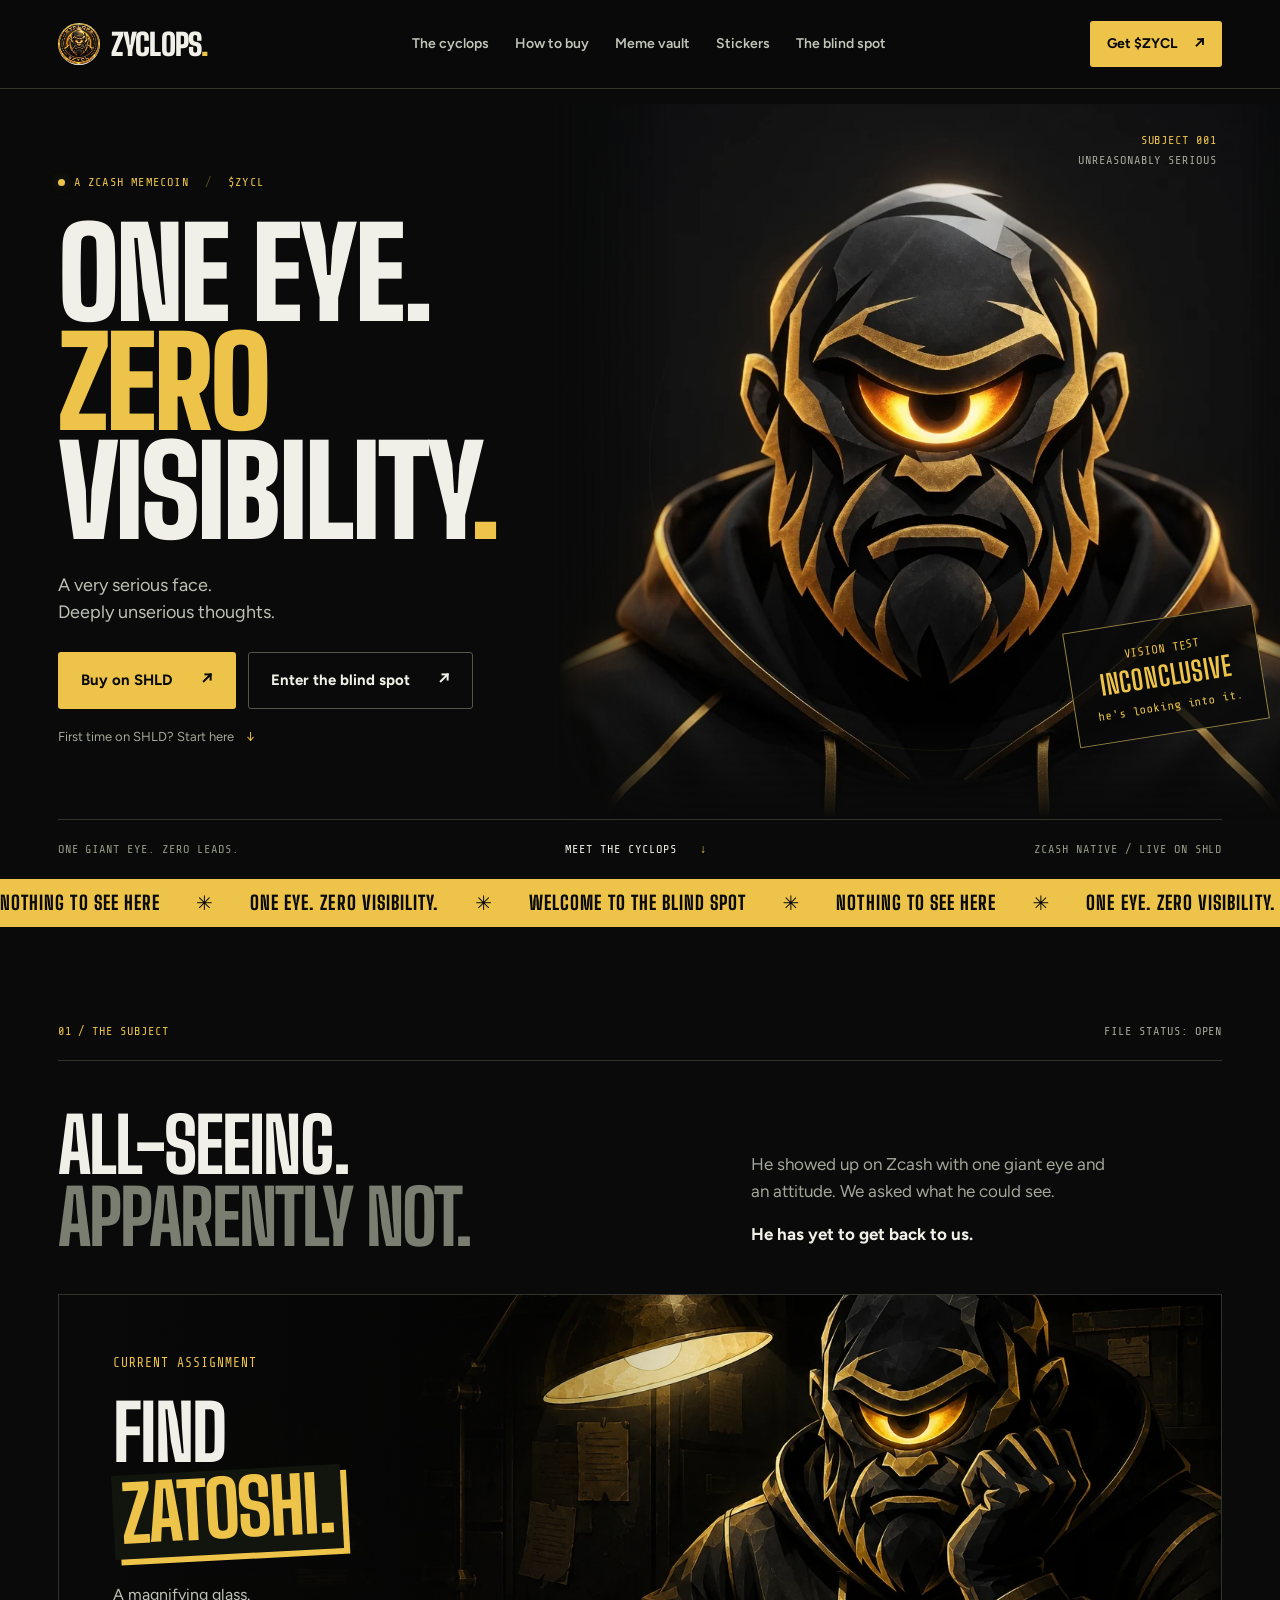
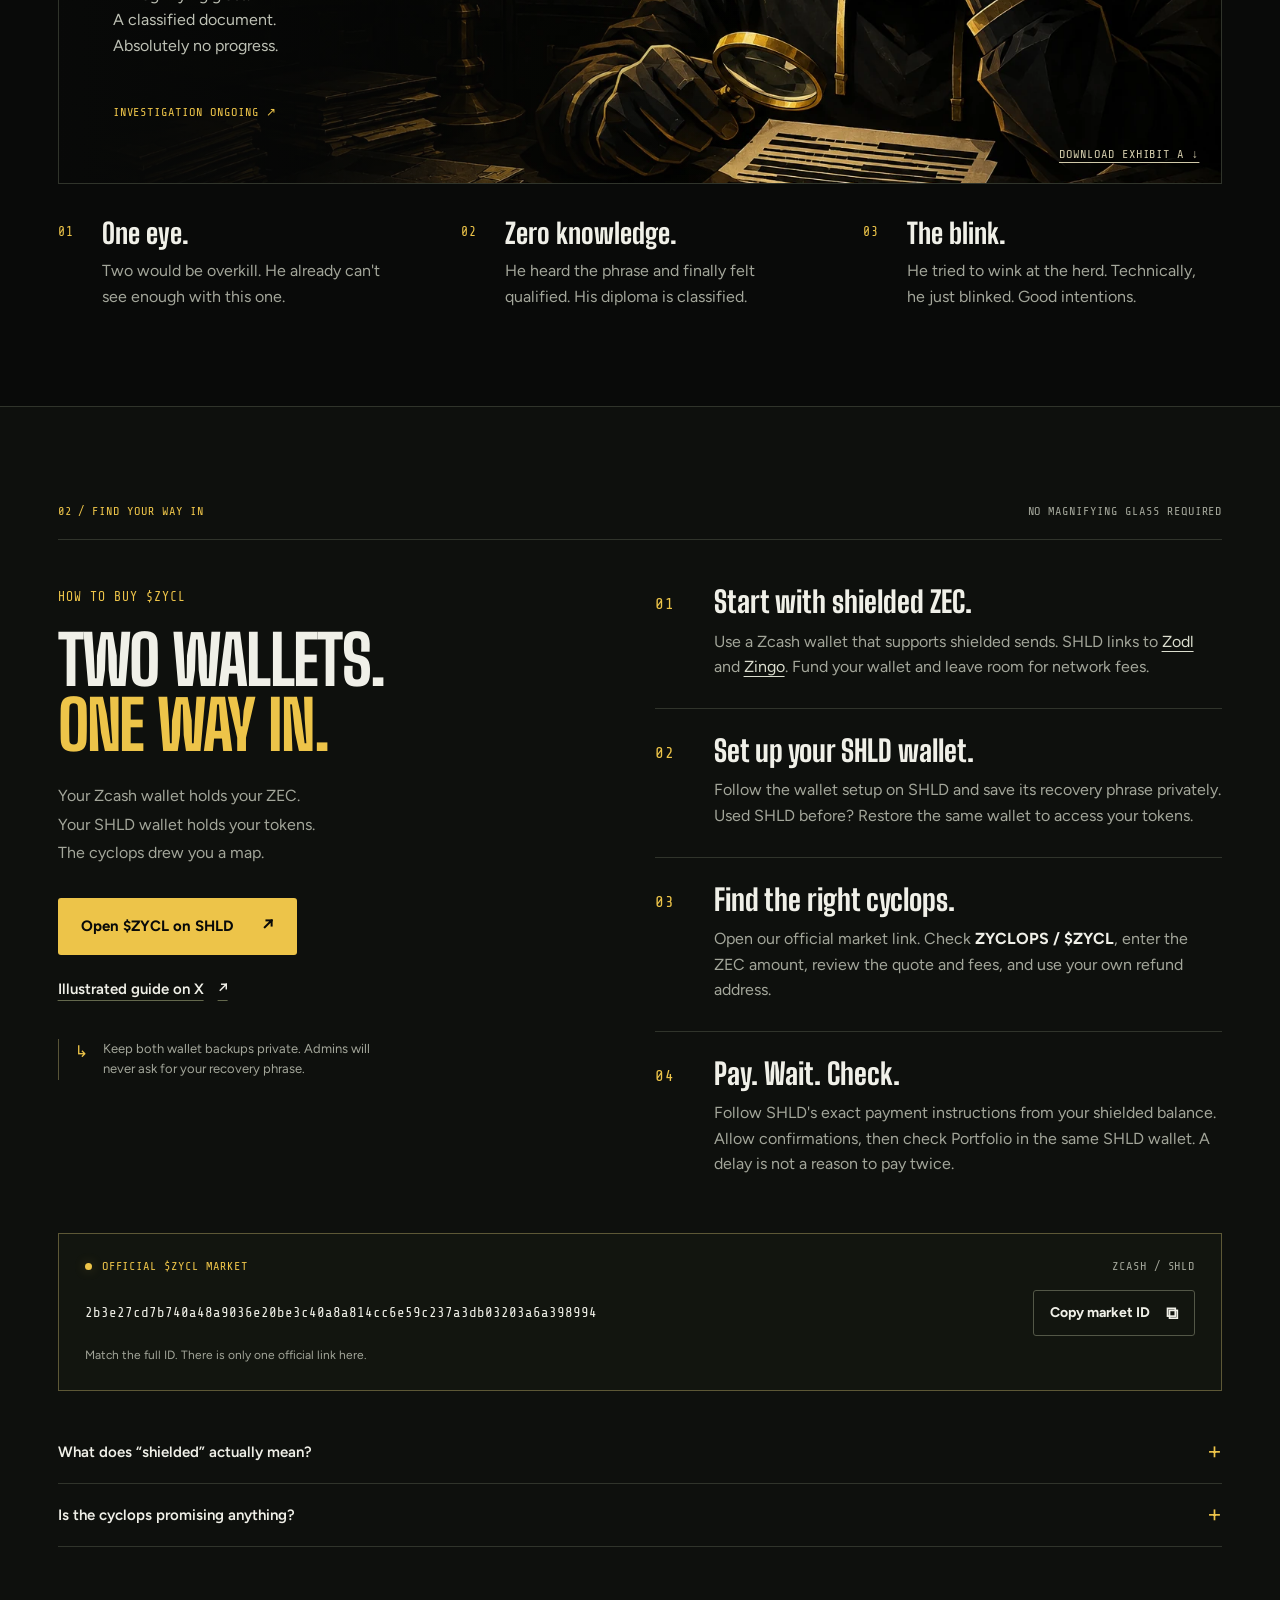
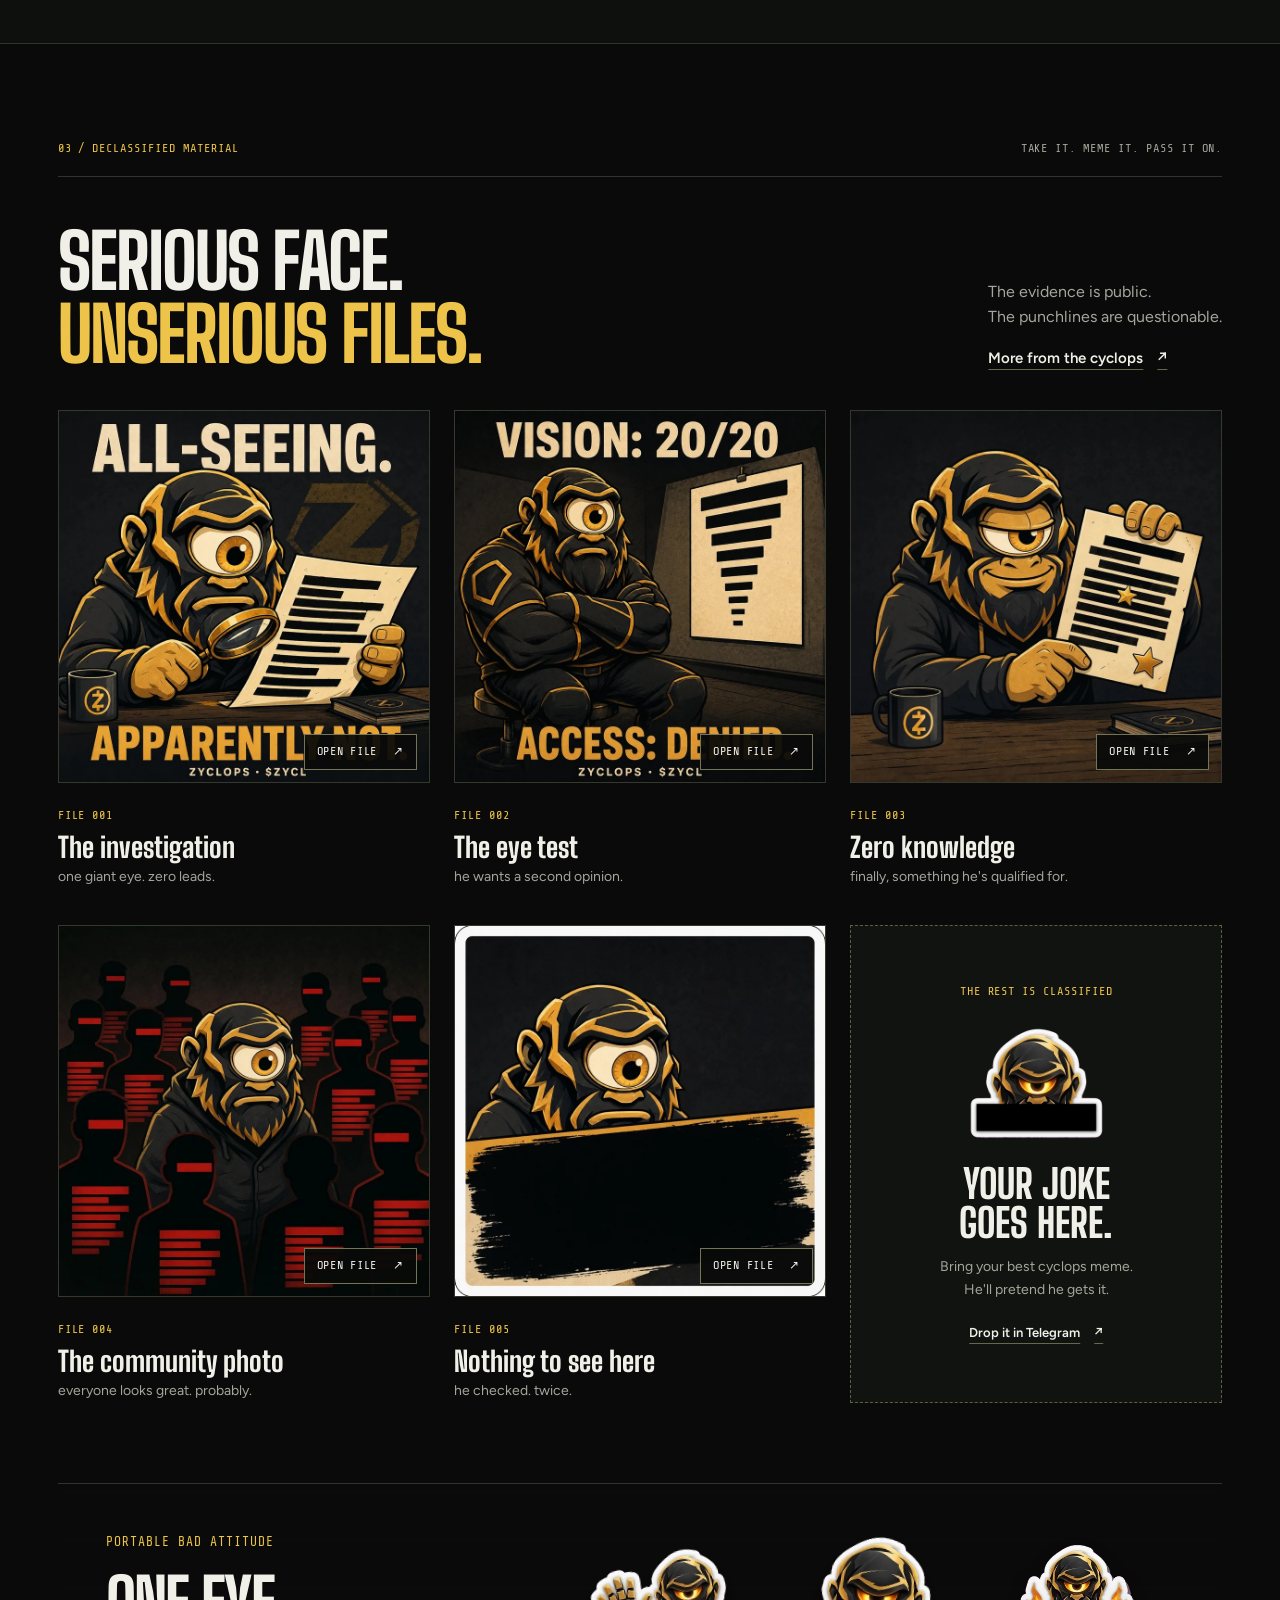
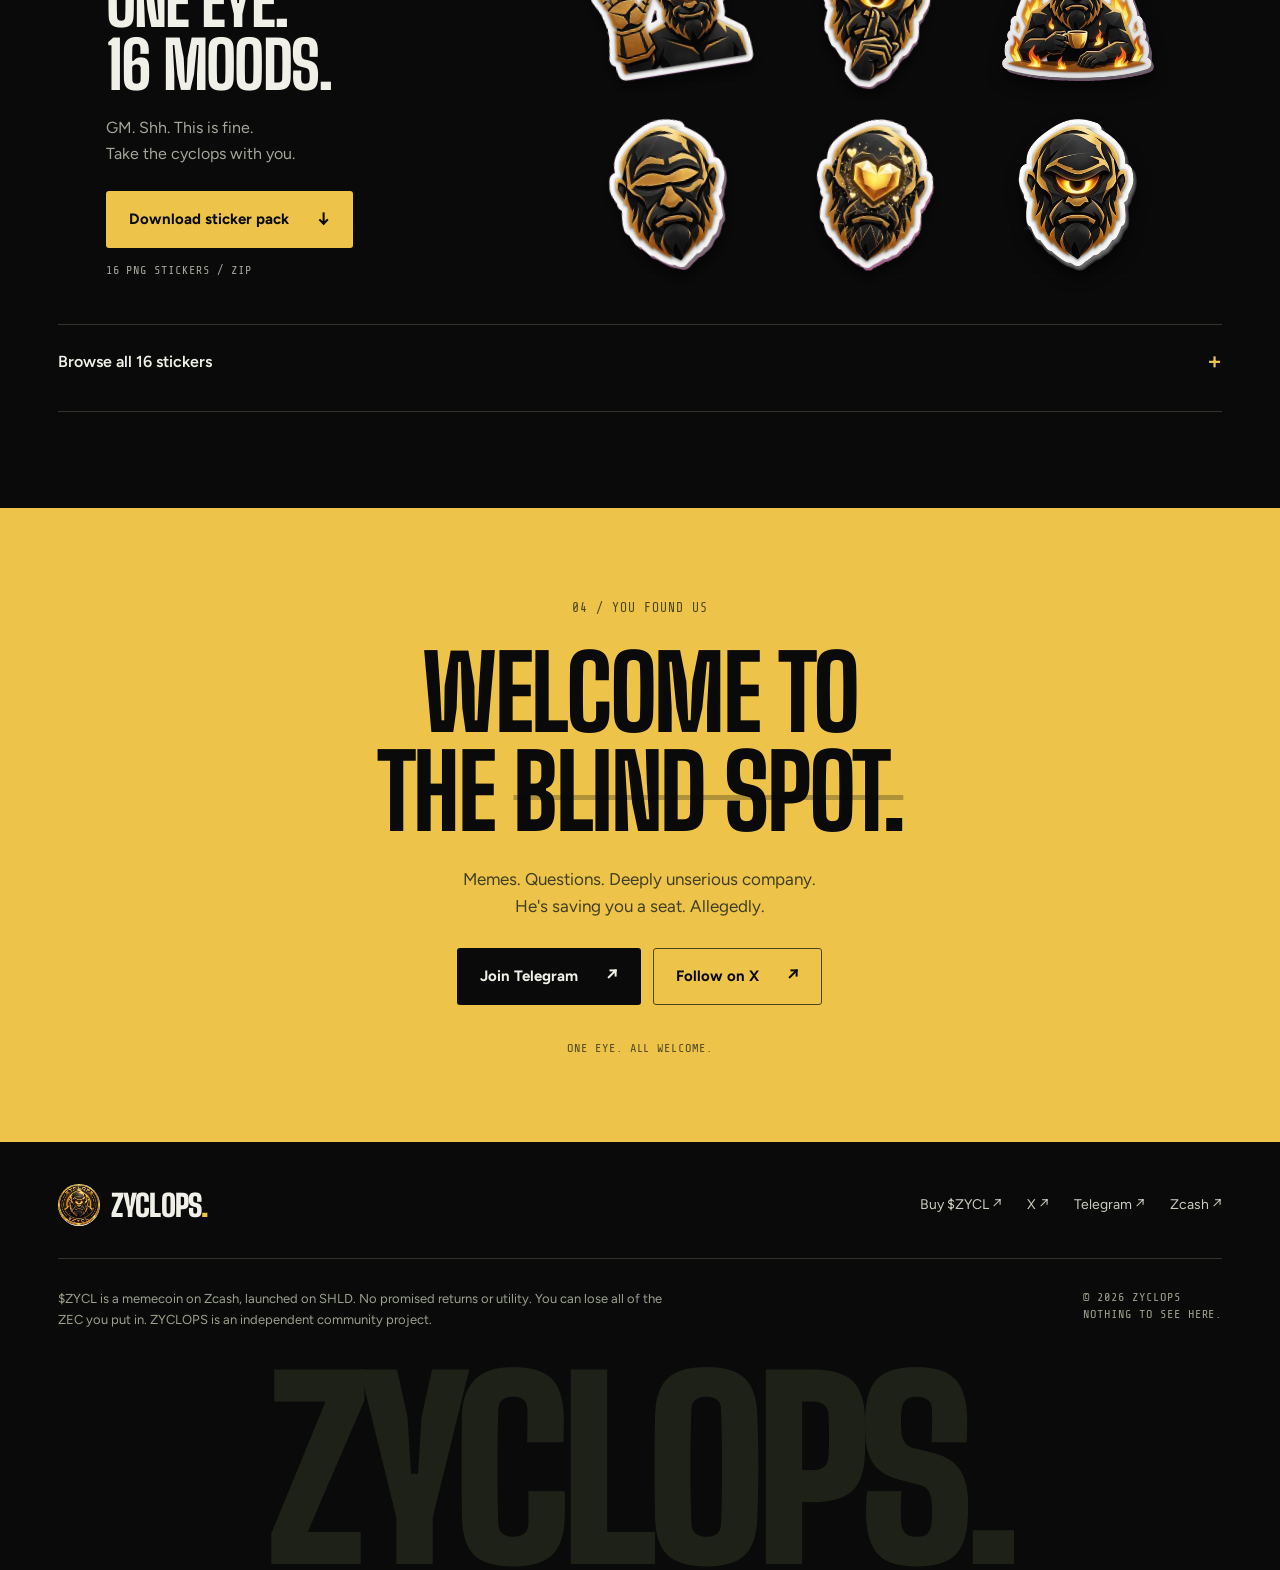
==== index.html @ 49a38f78 "Expand site copy, meme viewer, and archive art Add the archive illustration, artwork notes, individu" ====
<!doctype html>
<html lang="en">
  <head>
    <meta charset="utf-8" />
    <meta name="viewport" content="width=device-width, initial-scale=1" />
    <title>ZYCLOPS — One eye. Zero visibility.</title>
    <meta
      name="description"
      content="Meet ZYCLOPS. A very serious face. Deeply unserious thoughts. $ZYCL is a Zcash memecoin on SHLD. Enter the blind spot."
    />
    <meta name="theme-color" content="#090a09" />
    <link rel="icon" type="image/svg+xml" href="assets/favicon.svg" />
    <link rel="icon" type="image/png" href="assets/favicon.png" />
    <link rel="apple-touch-icon" href="assets/logo.jpg" />
    <link rel="canonical" href="https://zyclops.xyz/" />
    <meta property="og:type" content="website" />
    <meta property="og:url" content="https://zyclops.xyz/" />
    <meta property="og:title" content="ZYCLOPS — One eye. Zero visibility." />
    <meta
      property="og:description"
      content="A cyclops. A Zcash memecoin. Nothing to see here. $ZYCL is live on SHLD."
    />
    <meta property="og:image" content="https://zyclops.xyz/assets/og.jpg" />
    <meta name="twitter:card" content="summary_large_image" />
    <meta name="twitter:site" content="@ZYCLOPSzec" />
    <meta name="twitter:title" content="ZYCLOPS — One eye. Zero visibility." />
    <meta
      name="twitter:description"
      content="A cyclops. A Zcash memecoin. Nothing to see here. $ZYCL is live on SHLD."
    />
    <meta name="twitter:image" content="https://zyclops.xyz/assets/og.jpg" />
    <link rel="preconnect" href="https://fonts.googleapis.com" />
    <link rel="preconnect" href="https://fonts.gstatic.com" crossorigin />
    <link
      href="https://fonts.googleapis.com/css2?family=Big+Shoulders+Display:wght@600;700;800;900&family=Figtree:ital,wght@0,400;0,500;0,600;0,700;0,800;1,400&family=Share+Tech+Mono&display=swap"
      rel="stylesheet"
    />
    <link
      rel="preload"
      as="image"
      href="assets/optimized/hero.webp"
      fetchpriority="high"
    />
    <link rel="stylesheet" href="styles.css" />
    <script src="script.js" defer></script>
  </head>
  <body>
    <a class="skip-link" href="#main">Skip to content</a>
    <header class="site-header">
      <div class="header-inner">
        <a class="brand" href="#top" aria-label="ZYCLOPS home">
          <img src="assets/optimized/logo.webp" alt="" width="44" height="44" />
          <span>ZYCLOPS<span class="brand-period">.</span></span>
        </a>
        <nav class="site-nav" id="site-nav" aria-label="Main navigation">
          <a href="#lore">The cyclops</a><a href="#buy">How to buy</a
          ><a href="#memes">Meme vault</a><a href="#stickers">Stickers</a
          ><a href="#community">The blind spot</a>
        </nav>
        <div class="header-actions">
          <a
            class="button button-gold button-small"
            href="https://shld.fun/coin?a=2b3e27cd7b740a48a9036e20be3c40a8a814cc6e59c237a3db03203a6a398994"
            >Get $ZYCL <span aria-hidden="true">↗</span></a
          >
          <button
            class="nav-toggle"
            id="nav-toggle"
            type="button"
            aria-expanded="false"
            aria-controls="site-nav"
            aria-label="Open menu"
          >
            <span></span><span></span>
          </button>
        </div>
      </div>
    </header>

    <main id="main">
      <section class="hero" id="top" aria-labelledby="hero-title">
        <div class="hero-grid wrap">
          <div class="hero-copy">
            <div class="eyebrow">
              <span class="status-dot" aria-hidden="true"></span> A ZCASH
              MEMECOIN <span class="eyebrow-divider">/</span> $ZYCL
            </div>
            <h1 id="hero-title">
              ONE EYE.<br /><span>ZERO</span><br />VISIBILITY<span class="gold"
                >.</span
              >
            </h1>
            <p class="hero-description">
              A very serious face.<br />Deeply unserious thoughts.
            </p>
            <div class="hero-actions">
              <a
                class="button button-gold"
                href="https://shld.fun/coin?a=2b3e27cd7b740a48a9036e20be3c40a8a814cc6e59c237a3db03203a6a398994"
                >Buy on SHLD <span aria-hidden="true">↗</span></a
              >
              <a class="button button-outline" href="https://t.me/zyclopszec"
                >Enter the blind spot <span aria-hidden="true">↗</span></a
              >
            </div>
            <a class="hero-guide" href="#buy"
              >First time on SHLD? Start here
              <span aria-hidden="true">↓</span></a
            >
          </div>
          <figure class="hero-art">
            <span class="hero-orbit" aria-hidden="true"></span>
            <img
              class="hero-portrait"
              src="assets/optimized/hero.webp"
              alt="ZYCLOPS: a stern, bearded cyclops in a black hoodie, with one glowing gold eye."
              width="1024"
              height="1024"
              fetchpriority="high"
            />
            <div class="subject-label" aria-hidden="true">
              <span>SUBJECT 001</span><span>UNREASONABLY SERIOUS</span>
            </div>
            <figcaption class="hero-stamp">
              <span class="stamp-small">VISION TEST</span
              ><strong>INCONCLUSIVE</strong
              ><span class="stamp-small">he's looking into it.</span>
            </figcaption>
          </figure>
        </div>
        <div class="hero-bottom wrap">
          <span>ONE GIANT EYE. ZERO LEADS.</span
          ><a href="#lore">MEET THE CYCLOPS <span aria-hidden="true">↓</span></a
          ><span>ZCASH NATIVE / LIVE ON SHLD</span>
        </div>
      </section>

      <div class="ticker-tape" aria-hidden="true">
        <div class="tape-track">
          <span>NOTHING TO SEE HERE</span><span>✳</span
          ><span>ONE EYE. ZERO VISIBILITY.</span><span>✳</span
          ><span>WELCOME TO THE BLIND SPOT</span><span>✳</span
          ><span>NOTHING TO SEE HERE</span><span>✳</span
          ><span>ONE EYE. ZERO VISIBILITY.</span><span>✳</span
          ><span>WELCOME TO THE BLIND SPOT</span><span>✳</span>
        </div>
      </div>

      <section class="section dossier" id="lore" aria-labelledby="lore-title">
        <div class="wrap">
          <div class="section-meta">
            <span>01 / THE SUBJECT</span><span>FILE STATUS: OPEN</span>
          </div>
          <div class="dossier-heading">
            <h2 id="lore-title">
              ALL-SEEING.<br /><span class="muted">APPARENTLY NOT.</span>
            </h2>
            <p>
              He showed up on Zcash with one giant eye and an attitude. We asked
              what he could see.<br /><strong
                >He has yet to get back to us.</strong
              >
            </p>
          </div>
          <div class="archive-scene">
            <img
              src="assets/optimized/archive-scene.webp"
              alt="ZYCLOPS painstakingly examines a completely redacted file at his desk in a dark archive."
              width="1536"
              height="1024"
              loading="lazy"
              decoding="async"
            />
            <div class="archive-copy">
              <span class="eyebrow">CURRENT ASSIGNMENT</span>
              <h3>FIND<br /><span class="redacted-word">ZATOSHI.</span></h3>
              <p>
                A magnifying glass.<br />A classified document.<br />Absolutely
                no progress.
              </p>
              <span class="file-note">INVESTIGATION ONGOING ↗</span>
            </div>
            <a class="scene-caption" href="assets/archive-scene.png" download
              >DOWNLOAD EXHIBIT A ↓</a
            >
          </div>
          <div class="character-notes">
            <article>
              <span class="note-number">01</span>
              <h3>One eye.</h3>
              <p>
                Two would be overkill. He already can't see enough with this
                one.
              </p>
            </article>
            <article>
              <span class="note-number">02</span>
              <h3>Zero knowledge.</h3>
              <p>
                He heard the phrase and finally felt qualified. His diploma is
                classified.
              </p>
            </article>
            <article>
              <span class="note-number">03</span>
              <h3>The blink.</h3>
              <p>
                He tried to wink at the herd. Technically, he just blinked. Good
                intentions.
              </p>
            </article>
          </div>
        </div>
      </section>

      <section class="section buy-section" id="buy" aria-labelledby="buy-title">
        <div class="wrap">
          <div class="section-meta">
            <span>02 / FIND YOUR WAY IN</span
            ><span>NO MAGNIFYING GLASS REQUIRED</span>
          </div>
          <div class="buy-layout">
            <div class="buy-intro">
              <span class="eyebrow">HOW TO BUY $ZYCL</span>
              <h2 id="buy-title">
                TWO WALLETS.<br /><span class="gold">ONE WAY IN.</span>
              </h2>
              <p>
                Your Zcash wallet holds your ZEC.<br />Your SHLD wallet holds
                your tokens.<br />The cyclops drew you a map.
              </p>
              <a
                class="button button-gold"
                href="https://shld.fun/coin?a=2b3e27cd7b740a48a9036e20be3c40a8a814cc6e59c237a3db03203a6a398994"
                >Open $ZYCL on SHLD <span aria-hidden="true">↗</span></a
              >
              <a
                class="text-link"
                href="https://x.com/ZYCLOPSzec/status/2096596701268107307"
                >Illustrated guide on X <span aria-hidden="true">↗</span></a
              >
              <div class="wallet-note">
                <span aria-hidden="true">↳</span>
                <p>
                  Keep both wallet backups private. Admins will never ask for
                  your recovery phrase.
                </p>
              </div>
            </div>
            <ol class="buy-steps">
              <li>
                <span class="step-number">01</span>
                <div>
                  <h3>Start with shielded ZEC.</h3>
                  <p>
                    Use a Zcash wallet that supports shielded sends. SHLD links
                    to <a href="https://zodl.com/">Zodl</a> and
                    <a href="https://github.com/zingolabs/zingo-pc/releases"
                      >Zingo</a
                    >. Fund your wallet and leave room for network fees.
                  </p>
                </div>
              </li>
              <li>
                <span class="step-number">02</span>
                <div>
                  <h3>Set up your SHLD wallet.</h3>
                  <p>
                    Follow the wallet setup on SHLD and save its recovery phrase
                    privately. Used SHLD before? Restore the same wallet to
                    access your tokens.
                  </p>
                </div>
              </li>
              <li>
                <span class="step-number">03</span>
                <div>
                  <h3>Find the right cyclops.</h3>
                  <p>
                    Open our official market link. Check
                    <strong>ZYCLOPS / $ZYCL</strong>, enter the ZEC amount,
                    review the quote and fees, and use your own refund address.
                  </p>
                </div>
              </li>
              <li>
                <span class="step-number">04</span>
                <div>
                  <h3>Pay. Wait. Check.</h3>
                  <p>
                    Follow SHLD's exact payment instructions from your shielded
                    balance. Allow confirmations, then check Portfolio in the
                    same SHLD wallet. A delay is not a reason to pay twice.
                  </p>
                </div>
              </li>
            </ol>
          </div>
          <div class="market-card">
            <div class="market-card-title">
              <span class="status-dot" aria-hidden="true"></span
              ><span>OFFICIAL $ZYCL MARKET</span
              ><span class="market-network">ZCASH / SHLD</span>
            </div>
            <div class="market-id-row">
              <code id="market-id" tabindex="0"
                >2b3e27cd7b740a48a9036e20be3c40a8a814cc6e59c237a3db03203a6a398994</code
              ><button
                class="button button-outline button-small"
                type="button"
                id="copy-id"
              >
                Copy market ID <span aria-hidden="true">⧉</span>
              </button>
            </div>
            <p
              id="copy-status"
              class="copy-status"
              role="status"
              aria-live="polite"
            >
              Match the full ID. There is only one official link here.
            </p>
          </div>
          <div class="faq-list">
            <details>
              <summary>
                What does “shielded” actually mean?<span aria-hidden="true"
                  >+</span
                >
              </summary>
              <p>
                SHLD describes its market as public and its buyers as shielded
                when a buy is paid from a shielded balance. Paying from a
                transparent address leaves that link on-chain. Always check the
                current <a href="https://shld.fun/">SHLD instructions</a>; the
                tagline is a joke, not a promise of anonymity in every
                situation.
              </p>
            </details>
            <details>
              <summary>
                Is the cyclops promising anything?<span aria-hidden="true"
                  >+</span
                >
              </summary>
              <p>
                A very serious face. That's about it. $ZYCL is a memecoin with
                no promised return or utility. Its price can fall, and you can
                lose everything you put in. Review SHLD's quote, fees and
                instructions before deciding to trade.
              </p>
            </details>
          </div>
        </div>
      </section>

      <section
        class="section meme-section"
        id="memes"
        aria-labelledby="memes-title"
      >
        <div class="wrap">
          <div class="section-meta">
            <span>03 / DECLASSIFIED MATERIAL</span
            ><span>TAKE IT. MEME IT. PASS IT ON.</span>
          </div>
          <div class="section-heading-row">
            <h2 id="memes-title">
              SERIOUS FACE.<br /><span class="gold">UNSERIOUS FILES.</span>
            </h2>
            <p>
              The evidence is public.<br />The punchlines are questionable.<br /><a
                class="text-link"
                href="https://x.com/ZYCLOPSzec"
                >More from the cyclops <span aria-hidden="true">↗</span></a
              >
            </p>
          </div>
          <div class="meme-grid">
            <figure class="meme-card">
              <a
                class="meme-open"
                href="assets/memes/magnify.jpg"
                data-title="The investigation"
                data-caption="he brought a magnifying glass. to a redacted document. we're letting him figure it out."
                ><img
                  src="assets/optimized/magnify.webp"
                  alt="ZYCLOPS examines redacted text with a magnifying glass. All-seeing. Apparently not."
                  width="800"
                  height="800"
                  loading="lazy"
                  decoding="async"
                /><span class="image-open-label"
                  >OPEN FILE <span aria-hidden="true">↗</span></span
                ></a
              >
              <figcaption>
                <span>FILE 001</span>
                <h3>The investigation</h3>
                <p>one giant eye. zero leads.</p>
              </figcaption>
            </figure>
            <figure class="meme-card">
              <a
                class="meme-open"
                href="assets/memes/vision.jpg"
                data-title="The eye test"
                data-caption="the eye test said 20/20. the chart said [REDACTED]. he wants a second opinion."
                ><img
                  src="assets/optimized/vision.webp"
                  alt="ZYCLOPS beside a redacted eye-test chart. Vision 20/20. Access denied."
                  width="800"
                  height="800"
                  loading="lazy"
                  decoding="async"
                /><span class="image-open-label"
                  >OPEN FILE <span aria-hidden="true">↗</span></span
                ></a
              >
              <figcaption>
                <span>FILE 002</span>
                <h3>The eye test</h3>
                <p>he wants a second opinion.</p>
              </figcaption>
            </figure>
            <figure class="meme-card">
              <a
                class="meme-open"
                href="assets/memes/diploma.jpg"
                data-title="Zero knowledge"
                data-caption="he finally found a qualification that matched his experience. zero knowledge."
                ><img
                  src="assets/optimized/diploma.webp"
                  alt="ZYCLOPS holds a diploma covered in redaction bars and gold star stickers."
                  width="800"
                  height="800"
                  loading="lazy"
                  decoding="async"
                /><span class="image-open-label"
                  >OPEN FILE <span aria-hidden="true">↗</span></span
                ></a
              >
              <figcaption>
                <span>FILE 003</span>
                <h3>Zero knowledge</h3>
                <p>finally, something he's qualified for.</p>
              </figcaption>
            </figure>
            <figure class="meme-card">
              <a
                class="meme-open"
                href="assets/memes/crowd.jpg"
                data-title="The community photo"
                data-caption="we took a community photo. he says everyone looks great. we have questions."
                ><img
                  src="assets/optimized/crowd.webp"
                  alt="ZYCLOPS stands among a crowd of redacted silhouettes."
                  width="800"
                  height="800"
                  loading="lazy"
                  decoding="async"
                /><span class="image-open-label"
                  >OPEN FILE <span aria-hidden="true">↗</span></span
                ></a
              >
              <figcaption>
                <span>FILE 004</span>
                <h3>The community photo</h3>
                <p>everyone looks great. probably.</p>
              </figcaption>
            </figure>
            <figure class="meme-card">
              <a
                class="meme-open"
                href="assets/memes/peek.jpg"
                data-title="Nothing to see here"
                data-caption="he checked. then he checked again. nothing to see here."
                ><img
                  src="assets/optimized/peek.webp"
                  alt="ZYCLOPS peers over a giant black redaction bar."
                  width="800"
                  height="800"
                  loading="lazy"
                  decoding="async"
                /><span class="image-open-label"
                  >OPEN FILE <span aria-hidden="true">↗</span></span
                ></a
              >
              <figcaption>
                <span>FILE 005</span>
                <h3>Nothing to see here</h3>
                <p>he checked. twice.</p>
              </figcaption>
            </figure>
            <div class="meme-card vault-card">
              <span class="eyebrow">THE REST IS CLASSIFIED</span
              ><img
                src="assets/optimized/13-peek.webp"
                alt="The cyclops peeks over a blank black sign."
                width="320"
                height="320"
                loading="lazy"
                decoding="async"
              />
              <h3>Your joke<br />goes here.</h3>
              <p>
                Bring your best cyclops meme.<br />He'll pretend he gets it.
              </p>
              <a class="text-link" href="https://t.me/zyclopszec"
                >Drop it in Telegram <span aria-hidden="true">↗</span></a
              >
            </div>
          </div>
          <div class="sticker-pack" id="stickers">
            <div class="sticker-copy">
              <span class="eyebrow">PORTABLE BAD ATTITUDE</span>
              <h3>ONE EYE.<br />16 MOODS.</h3>
              <p>GM. Shh. This is fine.<br />Take the cyclops with you.</p>
              <a
                class="button button-gold"
                href="assets/zyclops-sticker-pack.zip"
                download
                >Download sticker pack <span aria-hidden="true">↓</span></a
              ><span class="download-note">16 PNG STICKERS / ZIP</span>
            </div>
            <div
              class="sticker-wall"
              aria-label="A selection from the ZYCLOPS sticker pack"
            >
              <img
                src="assets/optimized/02-gm.webp"
                alt="GM: the cyclops waves hello."
                width="320"
                height="320"
                loading="lazy"
              /><img
                src="assets/optimized/08-shh.webp"
                alt="Shh: the cyclops asks for silence."
                width="320"
                height="320"
                loading="lazy"
              /><img
                src="assets/optimized/07-fine.webp"
                alt="This is fine: the cyclops drinks coffee in a fire."
                width="320"
                height="320"
                loading="lazy"
              /><img
                src="assets/optimized/12-blink.webp"
                alt="Blink: the cyclops closes his one eye."
                width="320"
                height="320"
                loading="lazy"
              /><img
                src="assets/optimized/14-based.webp"
                alt="Based: the cyclops with a golden heart."
                width="320"
                height="320"
                loading="lazy"
              /><img
                src="assets/optimized/01-scowl.webp"
                alt="The cyclops's signature scowl."
                width="320"
                height="320"
                loading="lazy"
              />
            </div>
          </div>
          <details class="all-stickers">
            <summary>
              Browse all 16 stickers <span aria-hidden="true">+</span>
            </summary>
            <div class="all-stickers-grid">
              <a
                class="sticker-file"
                href="assets/stickers/01-scowl.png"
                download
                aria-label="Download The scowl sticker"
                ><img
                  src="assets/optimized/01-scowl.webp"
                  alt=""
                  width="320"
                  height="320"
                  loading="lazy"
                  decoding="async"
                /><span>The scowl <span aria-hidden="true">↓</span></span></a
              ><a
                class="sticker-file"
                href="assets/stickers/02-gm.png"
                download
                aria-label="Download GM sticker"
                ><img
                  src="assets/optimized/02-gm.webp"
                  alt=""
                  width="320"
                  height="320"
                  loading="lazy"
                  decoding="async"
                /><span>GM <span aria-hidden="true">↓</span></span></a
              ><a
                class="sticker-file"
                href="assets/stickers/03-diamond.png"
                download
                aria-label="Download Diamond hands sticker"
                ><img
                  src="assets/optimized/03-diamond.webp"
                  alt=""
                  width="320"
                  height="320"
                  loading="lazy"
                  decoding="async"
                /><span
                  >Diamond hands <span aria-hidden="true">↓</span></span
                ></a
              ><a
                class="sticker-file"
                href="assets/stickers/04-wagmi.png"
                download
                aria-label="Download WAGMI sticker"
                ><img
                  src="assets/optimized/04-wagmi.webp"
                  alt=""
                  width="320"
                  height="320"
                  loading="lazy"
                  decoding="async"
                /><span>WAGMI <span aria-hidden="true">↓</span></span></a
              ><a
                class="sticker-file"
                href="assets/stickers/05-ser.png"
                download
                aria-label="Download Ser sticker"
                ><img
                  src="assets/optimized/05-ser.webp"
                  alt=""
                  width="320"
                  height="320"
                  loading="lazy"
                  decoding="async"
                /><span>Ser <span aria-hidden="true">↓</span></span></a
              ><a
                class="sticker-file"
                href="assets/stickers/06-copium.png"
                download
                aria-label="Download Copium sticker"
                ><img
                  src="assets/optimized/06-copium.webp"
                  alt=""
                  width="320"
                  height="320"
                  loading="lazy"
                  decoding="async"
                /><span>Copium <span aria-hidden="true">↓</span></span></a
              ><a
                class="sticker-file"
                href="assets/stickers/07-fine.png"
                download
                aria-label="Download This is fine sticker"
                ><img
                  src="assets/optimized/07-fine.webp"
                  alt=""
                  width="320"
                  height="320"
                  loading="lazy"
                  decoding="async"
                /><span>This is fine <span aria-hidden="true">↓</span></span></a
              ><a
                class="sticker-file"
                href="assets/stickers/08-shh.png"
                download
                aria-label="Download Shh sticker"
                ><img
                  src="assets/optimized/08-shh.webp"
                  alt=""
                  width="320"
                  height="320"
                  loading="lazy"
                  decoding="async"
                /><span>Shh <span aria-hidden="true">↓</span></span></a
              ><a
                class="sticker-file"
                href="assets/stickers/09-laser.png"
                download
                aria-label="Download Laser eye sticker"
                ><img
                  src="assets/optimized/09-laser.webp"
                  alt=""
                  width="320"
                  height="320"
                  loading="lazy"
                  decoding="async"
                /><span>Laser eye <span aria-hidden="true">↓</span></span></a
              ><a
                class="sticker-file"
                href="assets/stickers/10-ngmi.png"
                download
                aria-label="Download NGMI sticker"
                ><img
                  src="assets/optimized/10-ngmi.webp"
                  alt=""
                  width="320"
                  height="320"
                  loading="lazy"
                  decoding="async"
                /><span>NGMI <span aria-hidden="true">↓</span></span></a
              ><a
                class="sticker-file"
                href="assets/stickers/11-rekt.png"
                download
                aria-label="Download Rekt sticker"
                ><img
                  src="assets/optimized/11-rekt.webp"
                  alt=""
                  width="320"
                  height="320"
                  loading="lazy"
                  decoding="async"
                /><span>Rekt <span aria-hidden="true">↓</span></span></a
              ><a
                class="sticker-file"
                href="assets/stickers/12-blink.png"
                download
                aria-label="Download The blink sticker"
                ><img
                  src="assets/optimized/12-blink.webp"
                  alt=""
                  width="320"
                  height="320"
                  loading="lazy"
                  decoding="async"
                /><span>The blink <span aria-hidden="true">↓</span></span></a
              ><a
                class="sticker-file"
                href="assets/stickers/13-peek.png"
                download
                aria-label="Download The peek sticker"
                ><img
                  src="assets/optimized/13-peek.webp"
                  alt=""
                  width="320"
                  height="320"
                  loading="lazy"
                  decoding="async"
                /><span>The peek <span aria-hidden="true">↓</span></span></a
              ><a
                class="sticker-file"
                href="assets/stickers/14-based.png"
                download
                aria-label="Download Based sticker"
                ><img
                  src="assets/optimized/14-based.webp"
                  alt=""
                  width="320"
                  height="320"
                  loading="lazy"
                  decoding="async"
                /><span>Based <span aria-hidden="true">↓</span></span></a
              ><a
                class="sticker-file"
                href="assets/stickers/15-moon.png"
                download
                aria-label="Download Wen moon sticker"
                ><img
                  src="assets/optimized/15-moon.webp"
                  alt=""
                  width="320"
                  height="320"
                  loading="lazy"
                  decoding="async"
                /><span>Wen moon <span aria-hidden="true">↓</span></span></a
              ><a
                class="sticker-file"
                href="assets/stickers/16-hodl.png"
                download
                aria-label="Download HODL sticker"
                ><img
                  src="assets/optimized/16-hodl.webp"
                  alt=""
                  width="320"
                  height="320"
                  loading="lazy"
                  decoding="async"
                /><span>HODL <span aria-hidden="true">↓</span></span></a
              >
            </div>
            <p>
              To make a Telegram pack, open
              <a href="https://t.me/Stickers">@Stickers</a>, create a static
              sticker pack, and upload the PNGs. Suggested emoji are included in
              the ZIP.
            </p>
          </details>
        </div>
      </section>

      <section
        class="community-section"
        id="community"
        aria-labelledby="community-title"
      >
        <div class="wrap community-inner">
          <span class="eyebrow">04 / YOU FOUND US</span>
          <h2 id="community-title">
            WELCOME TO<br />THE <span>BLIND SPOT.</span>
          </h2>
          <p>
            Memes. Questions. Deeply unserious company.<br />He's saving you a
            seat. Allegedly.
          </p>
          <div class="community-actions">
            <a class="button button-dark" href="https://t.me/zyclopszec"
              >Join Telegram <span aria-hidden="true">↗</span></a
            ><a
              class="button button-dark-outline"
              href="https://x.com/ZYCLOPSzec"
              >Follow on X <span aria-hidden="true">↗</span></a
            >
          </div>
          <span class="community-footnote">ONE EYE. ALL WELCOME.</span>
        </div>
      </section>
    </main>

    <footer class="site-footer">
      <div class="wrap">
        <div class="footer-top">
          <a class="brand" href="#top"
            ><img
              src="assets/optimized/logo.webp"
              alt=""
              width="44"
              height="44"
            /><span>ZYCLOPS<span class="brand-period">.</span></span></a
          >
          <nav class="footer-links" aria-label="Official links">
            <a
              href="https://shld.fun/coin?a=2b3e27cd7b740a48a9036e20be3c40a8a814cc6e59c237a3db03203a6a398994"
              >Buy $ZYCL ↗</a
            ><a href="https://x.com/ZYCLOPSzec">X ↗</a
            ><a href="https://t.me/zyclopszec">Telegram ↗</a
            ><a href="https://z.cash/">Zcash ↗</a>
          </nav>
        </div>
        <div class="footer-bottom">
          <p>
            $ZYCL is a memecoin on Zcash, launched on SHLD. No promised returns
            or utility. You can lose all of the ZEC you put in. ZYCLOPS is an
            independent community project.
          </p>
          <span
            >© <span id="year">2026</span> ZYCLOPS<br />NOTHING TO SEE
            HERE.</span
          >
        </div>
        <div class="footer-wordmark" aria-hidden="true">ZYCLOPS.</div>
      </div>
    </footer>

    <dialog class="meme-dialog" id="meme-dialog" aria-labelledby="dialog-title">
      <div class="dialog-top">
        <span class="eyebrow">DECLASSIFIED MATERIAL</span
        ><button class="dialog-close" type="button" aria-label="Close artwork">
          ✕
        </button>
      </div>
      <img
        id="dialog-image"
        src="assets/optimized/magnify.webp"
        alt=""
        width="800"
        height="800"
      />
      <div class="dialog-bottom">
        <h2 id="dialog-title">The investigation</h2>
        <p id="dialog-caption"></p>
        <a
          class="button button-gold button-small"
          id="dialog-download"
          href="assets/memes/magnify.jpg"
          download
          >Download artwork <span aria-hidden="true">↓</span></a
        >
      </div>
    </dialog>
  </body>
</html>
---- styles.css ----
:root {
  --ink: #090a09;
  --panel: #111310;
  --gold: #edc449;
  --gold-light: #f8d877;
  --paper: #f0f0e8;
  --muted: #a3a69a;
  --line: #30342b;
  --display: "Big Shoulders Display", Impact, "Arial Narrow", sans-serif;
  --body: "Figtree", system-ui, sans-serif;
  --mono: "Share Tech Mono", ui-monospace, monospace;
  --gutter: clamp(20px, 4.5vw, 72px);
  --max: 1320px;
  color-scheme: dark;
}
*,
:before,
:after {
  box-sizing: border-box;
}
html {
  scroll-behavior: smooth;
  scroll-padding-top: 100px;
}
body {
  margin: 0;
  background: var(--ink);
  color: var(--paper);
  font: 400 1rem/1.6 var(--body);
}
body.modal-open {
  overflow: hidden;
}
::selection {
  background: var(--gold);
  color: var(--ink);
}
img {
  display: block;
  max-width: 100%;
  height: auto;
}
a {
  color: inherit;
  text-underline-offset: 4px;
}
button {
  font: inherit;
}
a,
button {
  -webkit-tap-highlight-color: transparent;
}
button {
  cursor: pointer;
}
h1,
h2,
h3,
p,
figure {
  margin: 0;
}
h1,
h2,
h3 {
  font-family: var(--display);
  font-weight: 800;
  line-height: 0.96;
  letter-spacing: -0.025em;
}
h2 {
  font-size: clamp(3.3rem, 5.9vw, 5.8rem);
}
h3 {
  font-size: 2rem;
}
strong {
  font-weight: 700;
}
a:focus-visible,
button:focus-visible,
summary:focus-visible,
code:focus-visible {
  outline: 3px solid var(--gold-light);
  outline-offset: 5px;
}
.community-section a:focus-visible {
  outline-color: var(--ink);
}
.wrap {
  width: min(var(--max), calc(100% - var(--gutter) * 2));
  margin-inline: auto;
}
.gold {
  color: var(--gold);
}
.muted {
  color: #797e70;
}
.eyebrow,
.section-meta,
.subject-label,
.hero-bottom,
.stamp-small,
.file-note,
.scene-caption,
.note-number,
.step-number,
.market-card-title,
.meme-card figcaption > span,
.download-note,
.community-footnote,
.footer-bottom > span {
  font-family: var(--mono);
  font-size: 0.8125rem;
  line-height: 1.4;
  letter-spacing: 0.08em;
}
.eyebrow {
  color: var(--gold);
}
.skip-link {
  position: fixed;
  z-index: 100;
  left: 20px;
  top: 10px;
  transform: translateY(-150%);
  background: var(--gold);
  color: var(--ink);
  padding: 12px 18px;
}
.skip-link:focus {
  transform: none;
}
.section {
  padding: 96px 0;
}
.section-meta {
  display: flex;
  justify-content: space-between;
  gap: 20px;
  color: var(--muted);
  border-bottom: 1px solid var(--line);
  padding-bottom: 20px;
  margin-bottom: 48px;
}
.section-meta span:first-child {
  color: var(--gold);
}
/* Consistent, generous targets on both touch and desktop. */
.button {
  display: inline-flex;
  align-items: center;
  justify-content: center;
  gap: 28px;
  min-height: 54px;
  padding: 15px 22px;
  border: 1px solid transparent;
  border-radius: 3px;
  text-decoration: none;
  font-size: 0.9375rem;
  font-weight: 700;
  line-height: 1.35;
  transition:
    background 0.18s,
    transform 0.18s,
    border-color 0.18s;
  white-space: normal;
}
.button:hover {
  transform: translateY(-2px);
}
.button span {
  font-size: 1.2em;
}
.button-gold {
  background: var(--gold);
  color: var(--ink);
}
.button-gold:hover {
  background: var(--gold-light);
}
.button-outline {
  border-color: #535747;
  background: transparent;
  color: var(--paper);
}
.button-outline:hover {
  border-color: var(--gold);
  background: #181b14;
}
.button-small {
  min-height: 44px;
  padding: 11px 16px;
  font-size: 0.875rem;
  gap: 16px;
}
.button-dark {
  background: var(--ink);
  color: var(--paper);
}
.button-dark:hover {
  background: #262b20;
}
.button-dark-outline {
  border-color: #4b451e;
  color: var(--ink);
  background: transparent;
}
.button-dark-outline:hover {
  background: #d4ae3e;
}
.text-link {
  display: inline-flex;
  align-items: center;
  gap: 14px;
  font-weight: 600;
  font-size: 0.9375rem;
  text-decoration: underline;
  text-decoration-color: #64694d;
  text-underline-offset: 6px;
}
.text-link:hover {
  color: var(--gold);
}
/* The subject fills the opening rather than living in a card. */
.site-header {
  position: sticky;
  top: 0;
  z-index: 30;
  border-bottom: 1px solid var(--line);
  background: rgba(9, 10, 9, 0.96);
  backdrop-filter: blur(16px);
}
.header-inner {
  max-width: 1600px;
  margin: auto;
  min-height: 88px;
  padding: 16px var(--gutter);
  display: flex;
  align-items: center;
  justify-content: space-between;
  gap: 24px;
}
.brand {
  display: inline-flex;
  align-items: center;
  gap: 11px;
  text-decoration: none;
}
.brand img {
  width: 42px;
  height: 42px;
  border-radius: 50%;
}
.brand > span {
  font: 900 1.9rem/1 var(--display);
  letter-spacing: -0.025em;
}
.brand-period {
  color: var(--gold);
}
.site-nav {
  display: flex;
  gap: 26px;
}
.site-nav a {
  font-size: 0.875rem;
  font-weight: 600;
  color: #c2c6b9;
  text-decoration: none;
  padding: 10px 0;
}
.site-nav a:hover {
  color: var(--gold);
}
.header-actions {
  display: flex;
  align-items: center;
  gap: 14px;
}
.nav-toggle {
  display: none;
  background: none;
  border: 1px solid #535747;
  width: 44px;
  height: 44px;
  border-radius: 3px;
  align-items: center;
  justify-content: center;
  flex-direction: column;
  gap: 6px;
}
.nav-toggle span {
  width: 18px;
  height: 2px;
  background: var(--paper);
  transition: transform 0.2s;
}
.nav-toggle[aria-expanded="true"] span:first-child {
  transform: translateY(4px) rotate(45deg);
}
.nav-toggle[aria-expanded="true"] span:last-child {
  transform: translateY(-4px) rotate(-45deg);
}
.hero {
  position: relative;
  isolation: isolate;
  overflow: hidden;
}
.hero-grid {
  position: relative;
  display: grid;
  grid-template-columns: 55% 45%;
  min-height: 730px;
  align-items: center;
}
.hero-copy {
  position: relative;
  z-index: 2;
  padding: 62px 0 48px;
}
.hero-copy > .eyebrow {
  display: flex;
  align-items: center;
  gap: 9px;
  margin-bottom: 28px;
  font-size: 0.75rem;
  letter-spacing: 0.1em;
}
.status-dot {
  display: inline-block;
  flex: none;
  width: 7px;
  height: 7px;
  border-radius: 50%;
  background: var(--gold);
  box-shadow: 0 0 12px #eac44c44;
}
.eyebrow-divider {
  opacity: 0.35;
  padding: 0 7px;
}
.hero h1 {
  font-size: clamp(5.5rem, 9.7vw, 9rem);
  font-weight: 900;
  line-height: 0.88;
  letter-spacing: -0.025em;
}
.hero h1 > span:not(.gold) {
  color: var(--gold);
}
.hero-description {
  font-size: 1.125rem;
  line-height: 1.5;
  color: #bec1b5;
  margin: 26px 0;
}
.hero-actions {
  display: flex;
  flex-wrap: wrap;
  gap: 12px;
}
.hero-guide {
  display: inline-block;
  color: var(--muted);
  font-size: 0.8125rem;
  margin-top: 18px;
  text-decoration: none;
}
.hero-guide span {
  color: var(--gold);
  padding-left: 9px;
}
.hero-guide:hover {
  color: var(--paper);
}
.hero-art {
  position: absolute;
  z-index: 0;
  top: 15px;
  right: -8%;
  width: 65%;
  height: calc(100% - 15px);
}
.hero-portrait {
  position: absolute;
  right: 0;
  bottom: 0;
  height: 100%;
  width: 100%;
  object-fit: cover;
  object-position: center;
  mask-image:
    linear-gradient(90deg, transparent, #000 15%, #000 90%, transparent),
    linear-gradient(0deg, transparent, #000 15%);
  mask-composite: intersect;
}
.hero-orbit {
  position: absolute;
  top: 10%;
  left: 12%;
  width: 76%;
  aspect-ratio: 1;
  border: 1px solid #6f602d;
  border-radius: 50%;
  opacity: 0.4;
}
.subject-label {
  position: absolute;
  right: 13%;
  top: 28px;
  display: flex;
  flex-direction: column;
  text-align: right;
  font-size: 0.6875rem;
  color: var(--muted);
}
.subject-label span:first-child {
  color: var(--gold);
  margin-bottom: 3px;
}
.hero-stamp {
  position: absolute;
  right: 7%;
  bottom: 85px;
  border: 1px solid #978444;
  padding: 15px 22px;
  transform: rotate(-9deg);
  color: var(--gold);
  background: #090a09d9;
  text-align: center;
}
.hero-stamp strong {
  display: block;
  font: 700 1.7rem/1.2 var(--display);
  letter-spacing: 0.035em;
}
.stamp-small {
  font-size: 0.625rem;
}
.hero-bottom {
  position: relative;
  display: flex;
  justify-content: space-between;
  gap: 20px;
  border-top: 1px solid var(--line);
  padding: 21px 0;
  color: #939986;
  font-size: 0.6875rem;
}
.hero-bottom a {
  text-decoration: none;
  color: var(--paper);
}
.hero-bottom a span {
  margin-left: 16px;
  color: var(--gold);
}
.ticker-tape {
  overflow: hidden;
  background: var(--gold);
  color: var(--ink);
  padding: 14px 0;
}
.tape-track {
  display: flex;
  width: max-content;
  align-items: center;
  gap: 36px;
  font: 800 1.2rem/1 var(--display);
  letter-spacing: 0.055em;
}
.tape-track span:nth-child(even) {
  font-family: var(--body);
  font-size: 1.25rem;
}
@keyframes travel {
  to {
    transform: translateX(-50%);
  }
}
/* Brand story: one scene, three short character beats. */
.dossier-heading {
  display: grid;
  grid-template-columns: 1.3fr 1fr;
  align-items: end;
  gap: 80px;
  margin-bottom: 40px;
}
.dossier-heading > p {
  color: var(--muted);
  max-width: 34ch;
  font-size: 1.0625rem;
  padding-bottom: 5px;
}
.dossier-heading strong {
  display: block;
  color: var(--paper);
  margin-top: 16px;
}
.archive-scene {
  position: relative;
  isolation: isolate;
  min-height: 490px;
  overflow: hidden;
  border: 1px solid var(--line);
  background: #0c0e0b;
}
.archive-scene > img {
  position: absolute;
  z-index: -1;
  width: 100%;
  height: 100%;
  object-fit: cover;
  object-position: center 48%;
}
.archive-scene:after {
  content: "";
  position: absolute;
  inset: 0;
  z-index: -1;
  background: linear-gradient(90deg, #090a09e6, transparent 60%);
}
.archive-copy {
  padding: 54px;
}
.archive-copy h3 {
  font-size: clamp(3.5rem, 6vw, 6rem);
  margin: 22px 0;
}
.redacted-word {
  display: inline-block;
  color: var(--gold);
  background: #12150d;
  box-shadow: 6px 6px 0 #edc449;
  transform: rotate(-3deg);
  padding: 2px 8px 8px;
}
.archive-copy p {
  color: #bec1b5;
  margin: 28px 0 40px;
}
.file-note {
  color: var(--gold);
  font-size: 0.75rem;
}
.scene-caption {
  position: absolute;
  right: 22px;
  bottom: 20px;
  font-size: 0.6875rem;
  color: #d0c9a9;
}
.character-notes {
  display: grid;
  grid-template-columns: repeat(3, 1fr);
  gap: 44px;
  margin-top: 36px;
}
.character-notes article {
  position: relative;
  padding-left: 44px;
}
.note-number {
  position: absolute;
  left: 0;
  top: 3px;
  color: var(--gold);
}
.character-notes h3 {
  font-size: 1.75rem;
  margin-bottom: 12px;
  letter-spacing: 0;
}
.character-notes p {
  font-size: 0.9375rem;
  color: var(--muted);
  max-width: 30ch;
}
/* The buying route is an ordered list, readable without JavaScript. */
.buy-section {
  background: #0e100d;
  border-block: 1px solid var(--line);
}
.buy-layout {
  display: grid;
  grid-template-columns: 1fr 1.12fr;
  gap: 90px;
}
.buy-intro > .eyebrow {
  display: block;
  margin-bottom: 20px;
}
.buy-intro h2 {
  font-size: clamp(3.5rem, 5.3vw, 5.5rem);
}
.buy-intro > p {
  color: var(--muted);
  margin: 25px 0 30px;
  line-height: 1.8;
}
.buy-intro > .text-link {
  display: flex;
  width: fit-content;
  margin-top: 22px;
}
.wallet-note {
  display: flex;
  gap: 15px;
  max-width: 340px;
  margin-top: 38px;
  border-left: 1px solid #585437;
  padding-left: 16px;
}
.wallet-note > span {
  color: var(--gold);
}
.wallet-note p {
  font-size: 0.8125rem;
  color: var(--muted);
}
.buy-steps {
  padding: 0;
  margin: 0;
  list-style: none;
}
.buy-steps li {
  display: flex;
  gap: 24px;
  padding: 0 0 28px;
  margin-bottom: 28px;
  border-bottom: 1px solid var(--line);
}
.buy-steps li:last-child {
  margin: 0;
  border: 0;
  padding-bottom: 0;
}
.step-number {
  color: var(--gold);
  flex: 0 0 35px;
  padding-top: 5px;
  font-size: 1rem;
}
.buy-steps h3 {
  font-size: 1.85rem;
  letter-spacing: 0;
  margin-bottom: 12px;
}
.buy-steps p {
  color: var(--muted);
  font-size: 0.9375rem;
  max-width: 51ch;
}
.buy-steps strong {
  color: var(--paper);
}
.buy-steps a {
  color: #dbdecf;
}
.market-card {
  margin-top: 56px;
  border: 1px solid #5d5836;
  background: #12150f;
  padding: 24px 26px;
}
.market-card-title {
  display: flex;
  align-items: center;
  gap: 10px;
  color: var(--gold);
  font-size: 0.75rem;
}
.market-network {
  margin-left: auto;
  color: var(--muted);
}
.market-id-row {
  display: flex;
  align-items: center;
  justify-content: space-between;
  gap: 30px;
  margin-top: 15px;
}
#market-id {
  font: 400 0.875rem/1.7 var(--mono);
  overflow-wrap: anywhere;
  min-width: 0;
  user-select: all;
}
.market-id-row .button {
  flex-shrink: 0;
}
.copy-status {
  font-size: 0.75rem;
  color: var(--muted);
  margin-top: 10px;
  min-height: 1.6em;
}
.faq-list {
  margin-top: 30px;
}
.faq-list details {
  border-bottom: 1px solid var(--line);
}
.faq-list summary {
  display: flex;
  justify-content: space-between;
  gap: 20px;
  align-items: center;
  min-height: 62px;
  cursor: pointer;
  font-size: 0.9375rem;
  font-weight: 600;
  list-style: none;
}
.faq-list summary::-webkit-details-marker {
  display: none;
}
.faq-list summary span {
  font-size: 1.5rem;
  font-weight: 400;
  color: var(--gold);
  transition: transform 0.15s;
}
.faq-list details[open] summary span {
  transform: rotate(45deg);
}
.faq-list details p {
  color: var(--muted);
  font-size: 0.9375rem;
  max-width: 90ch;
  margin: 0 0 24px;
}
/* Art is the content: image-first gallery, legible captions, full-size files. */
.section-heading-row {
  display: flex;
  justify-content: space-between;
  gap: 40px;
  align-items: end;
  margin-bottom: 40px;
}
.section-heading-row > p {
  color: var(--muted);
  font-size: 1rem;
}
.section-heading-row .text-link {
  margin-top: 16px;
  color: var(--paper);
}
.meme-grid {
  display: grid;
  grid-template-columns: repeat(3, minmax(0, 1fr));
  gap: 36px 24px;
}
.meme-card {
  min-width: 0;
}
.meme-open {
  position: relative;
  display: block;
  overflow: hidden;
  background: var(--panel);
  border: 1px solid #35382d;
}
.meme-open img {
  width: 100%;
  aspect-ratio: 1;
  object-fit: cover;
  transition: transform 0.4s;
}
.meme-open:hover img {
  transform: scale(1.04);
}
.image-open-label {
  position: absolute;
  right: 12px;
  bottom: 12px;
  display: flex;
  align-items: center;
  gap: 16px;
  background: #090a09ee;
  border: 1px solid #747556;
  padding: 9px 12px;
  font: 400 0.6875rem/1.3 var(--mono);
  letter-spacing: 0.06em;
  color: var(--paper);
}
.meme-card figcaption {
  padding-top: 18px;
}
.meme-card figcaption > span {
  color: var(--gold);
  font-size: 0.6875rem;
}
.meme-card h3 {
  font-size: 1.75rem;
  letter-spacing: 0;
  margin-top: 8px;
}
.meme-card figcaption p {
  font-size: 0.875rem;
  color: var(--muted);
  margin-top: 5px;
}
.vault-card {
  background: var(--panel);
  border: 1px dashed #5c613d;
  text-align: center;
  display: flex;
  flex-direction: column;
  align-items: center;
  justify-content: center;
  padding: 25px;
  overflow: hidden;
}
.vault-card > .eyebrow {
  font-size: 0.6875rem;
}
.vault-card img {
  width: 46%;
  max-width: 180px;
  margin: 10px auto 0;
}
.vault-card h3 {
  font-size: 2.5rem;
  text-transform: uppercase;
}
.vault-card p {
  color: var(--muted);
  font-size: 0.875rem;
  margin: 14px 0 22px;
}
.vault-card .text-link {
  font-size: 0.8125rem;
}
.sticker-pack {
  margin-top: 80px;
  padding: 44px 48px;
  border-block: 1px solid var(--line);
  display: grid;
  grid-template-columns: 1fr 1.4fr;
  gap: 40px;
  background: repeating-linear-gradient(
    0deg,
    transparent,
    transparent 47px,
    #ffffff04 48px
  );
}
.sticker-copy h3 {
  font-size: 4.1rem;
  margin: 18px 0;
}
.sticker-copy p {
  color: var(--muted);
  margin-bottom: 25px;
}
.download-note {
  display: block;
  font-size: 0.625rem;
  color: var(--muted);
  margin-top: 14px;
}
.sticker-wall {
  display: grid;
  grid-template-columns: repeat(3, 1fr);
  gap: 12px;
  align-content: center;
  justify-items: center;
}
.sticker-wall img {
  width: 100%;
  max-width: 170px;
  aspect-ratio: 1;
  object-fit: contain;
  transition: transform 0.25s;
  filter: drop-shadow(0 8px 7px #0008);
}
.sticker-wall img:nth-child(3n + 1) {
  transform: rotate(-9deg);
}
.sticker-wall img:nth-child(3n + 2) {
  transform: rotate(7deg);
}
.sticker-wall img:hover {
  transform: rotate(0deg) scale(1.12);
}
.community-section {
  background: var(--gold);
  color: var(--ink);
  padding: 86px 0;
  position: relative;
  overflow: hidden;
}
.community-inner {
  text-align: center;
}
.community-inner > .eyebrow {
  color: #4c461e;
}
.community-inner h2 {
  font-size: clamp(4rem, 8vw, 8rem);
  margin: 25px 0;
}
.community-inner h2 > span {
  text-decoration: line-through;
  text-decoration-thickness: 5px;
  text-decoration-color: #090a0944;
}
.community-inner p {
  font-size: 1.0625rem;
  line-height: 1.6;
  color: #413e21;
}
.community-actions {
  display: flex;
  justify-content: center;
  flex-wrap: wrap;
  gap: 12px;
  margin-top: 28px;
}
.community-footnote {
  display: block;
  font-size: 0.6875rem;
  margin-top: 35px;
  color: #504a24;
}
.site-footer {
  padding: 42px 0 0;
  overflow: hidden;
}
.footer-top {
  display: flex;
  align-items: center;
  justify-content: space-between;
  gap: 30px;
  padding-bottom: 32px;
  border-bottom: 1px solid var(--line);
}
.footer-links {
  display: flex;
  flex-wrap: wrap;
  gap: 25px;
}
.footer-links a {
  font-size: 0.875rem;
  text-decoration: none;
  color: #c9ccbf;
}
.footer-links a:hover {
  color: var(--gold);
}
.footer-bottom {
  display: flex;
  justify-content: space-between;
  gap: 50px;
  padding: 30px 0 40px;
}
.footer-bottom p {
  color: #9ca18e;
  font-size: 0.8125rem;
  max-width: 76ch;
}
.footer-bottom > span {
  color: #9ca18e;
  font-size: 0.6875rem;
  white-space: nowrap;
}
.footer-wordmark {
  font: 900 clamp(6rem, 19vw, 18rem) / 0.82 var(--display);
  letter-spacing: -0.045em;
  color: #1d2118;
  text-align: center;
  user-select: none;
}
/* Progressive enhancement: the image links still work if scripting is off. */
.meme-dialog {
  width: min(660px, calc(100% - 32px));
  max-height: 90svh;
  padding: 0;
  border: 1px solid #5b5e45;
  background: #11130f;
  color: var(--paper);
  overflow: auto;
  overscroll-behavior: contain;
}
.meme-dialog::backdrop {
  background: #000d;
  backdrop-filter: blur(8px);
}
.dialog-top {
  display: flex;
  align-items: center;
  justify-content: space-between;
  padding: 12px 20px;
  border-bottom: 1px solid var(--line);
}
.dialog-top .eyebrow {
  font-size: 0.6875rem;
}
.dialog-close {
  min-width: 44px;
  min-height: 44px;
  border: 0;
  background: none;
  color: var(--paper);
  font-size: 1.25rem;
}
.meme-dialog > img {
  width: 100%;
  max-height: 52svh;
  object-fit: contain;
  background: #050605;
}
.dialog-bottom {
  padding: 24px;
}
.dialog-bottom h2 {
  font-size: 2.2rem;
}
.dialog-bottom p {
  margin: 12px 0 22px;
  color: var(--muted);
  font-size: 0.9375rem;
}
.dialog-bottom .button {
  width: 100%;
}
@media (min-width: 1600px) {
  .hero-grid {
    min-height: 810px;
  }
}
@media (max-width: 1100px) {
  .header-inner {
    gap: 18px;
  }
  .site-nav {
    gap: 17px;
  }
  .site-nav a {
    font-size: 0.8125rem;
  }
  .brand > span {
    font-size: 1.6rem;
  }
  .brand img {
    width: 34px;
    height: 34px;
  }
  .header-actions .button {
    padding: 11px 13px;
  }
  .hero-grid {
    min-height: 650px;
  }
  .hero h1 {
    font-size: 10.3vw;
  }
  .hero-art {
    width: 70%;
    right: -13%;
  }
  .hero-stamp {
    right: 17%;
    bottom: 100px;
  }
  .hero-actions .button {
    font-size: 0.875rem;
    padding: 14px 17px;
    gap: 15px;
  }
  .dossier-heading {
    gap: 40px;
  }
  .buy-layout {
    gap: 50px;
  }
  .sticker-pack {
    padding: 34px;
  }
  .hero-bottom > span:last-child {
    display: none;
  }
}
@media (max-width: 900px) {
  .nav-toggle {
    display: flex;
  }
  .site-nav {
    display: none;
    position: absolute;
    left: 0;
    right: 0;
    top: 100%;
    background: var(--ink);
    padding: 12px var(--gutter) 22px;
    border-bottom: 1px solid var(--line);
  }
  .site-nav.open {
    display: flex;
    flex-direction: column;
    gap: 0;
  }
  .site-nav a {
    padding: 14px 0;
    border-bottom: 1px solid #25291f;
    font-size: 1rem;
  }
  .header-inner {
    min-height: 76px;
  }
  .header-actions {
    margin-left: auto;
  }
  .hero-grid {
    grid-template-columns: 60% 40%;
    min-height: 655px;
  }
  .hero-copy {
    padding-top: 52px;
  }
  .hero-copy > .eyebrow {
    font-size: 0.625rem;
    gap: 7px;
  }
  .hero-art {
    width: 83%;
    right: -27%;
    top: 30px;
  }
  .hero h1 {
    font-size: 11.3vw;
  }
  .hero-stamp {
    display: none;
  }
  .hero-description {
    font-size: 1rem;
  }
  .hero-actions {
    max-width: 270px;
  }
  .hero-actions .button {
    width: 100%;
    justify-content: space-between;
  }
  .hero-guide {
    font-size: 0.75rem;
  }
  .subject-label {
    right: 34%;
    font-size: 0.5625rem;
  }
  .section {
    padding: 72px 0;
  }
  .section-meta {
    margin-bottom: 36px;
    font-size: 0.6875rem;
  }
  .dossier-heading {
    gap: 25px;
  }
  .dossier-heading h2 {
    font-size: 3.6rem;
  }
  .dossier-heading > p {
    font-size: 0.9375rem;
  }
  .archive-copy {
    padding: 38px;
  }
  .archive-scene {
    min-height: 440px;
  }
  .archive-scene > img {
    object-position: 60% center;
  }
  .character-notes {
    gap: 20px;
  }
  .character-notes article {
    padding-left: 0;
  }
  .note-number {
    position: static;
    display: block;
    margin-bottom: 15px;
  }
  .buy-layout {
    grid-template-columns: 1fr;
    gap: 44px;
  }
  .buy-intro > p {
    margin: 22px 0;
  }
  .wallet-note {
    display: none;
  }
  .buy-steps {
    display: grid;
    grid-template-columns: 1fr 1fr;
    gap: 30px;
  }
  .buy-steps li {
    margin: 0;
    padding-bottom: 24px;
    gap: 14px;
  }
  .buy-steps li:last-child {
    border-bottom: 1px solid var(--line);
    padding-bottom: 24px;
  }
  .buy-steps h3 {
    font-size: 1.7rem;
  }
  .market-id-row {
    flex-wrap: wrap;
    gap: 16px;
  }
  .meme-grid {
    grid-template-columns: repeat(2, minmax(0, 1fr));
    gap: 30px 20px;
  }
  .section-heading-row h2 {
    font-size: 3.8rem;
  }
  .section-heading-row > p {
    font-size: 0.875rem;
  }
  .sticker-pack {
    grid-template-columns: 1fr 1.2fr;
    gap: 20px;
    padding: 34px 0;
  }
  .sticker-copy h3 {
    font-size: 3.3rem;
  }
  .sticker-copy .button {
    font-size: 0.8125rem;
    gap: 12px;
  }
  .footer-links {
    gap: 18px;
  }
  .footer-bottom {
    gap: 30px;
  }
  .footer-bottom p {
    font-size: 0.75rem;
  }
}
@media (max-width: 600px) {
  :root {
    --gutter: 20px;
  }
  .header-inner {
    min-height: 70px;
    padding-top: 12px;
    padding-bottom: 12px;
    gap: 10px;
  }
  .header-actions {
    gap: 9px;
  }
  .brand > span {
    font-size: 1.6rem;
  }
  .brand {
    gap: 8px;
  }
  .brand img {
    width: 32px;
    height: 32px;
  }
  .header-actions .button {
    font-size: 0.75rem;
    padding: 11px 12px;
    gap: 12px;
  }
  .nav-toggle {
    width: 42px;
    height: 42px;
  }
  .hero-grid {
    display: block;
    min-height: auto;
    padding-top: 0;
  }
  .hero-copy {
    padding: 34px 0 0;
  }
  .hero-copy > .eyebrow {
    font-size: 0.625rem;
    margin-bottom: 24px;
    gap: 7px;
  }
  .hero h1 {
    font-size: clamp(4.2rem, 16vw, 6.2rem);
    line-height: 0.88;
    position: relative;
    z-index: 2;
    max-width: 100%;
  }
  .hero-description {
    font-size: 0.9375rem;
    line-height: 1.5;
    margin: 22px 0;
    position: relative;
    z-index: 2;
  }
  .hero-actions {
    position: relative;
    z-index: 3;
    max-width: none;
    display: grid;
    grid-template-columns: 1fr 1.2fr;
    margin-top: 28px;
  }
  .hero-actions .button {
    font-size: 0.8125rem;
    padding: 14px 12px;
    min-height: 52px;
    gap: 10px;
    justify-content: center;
  }
  .hero-guide {
    margin-top: 18px;
    position: relative;
    z-index: 3;
  }
  .hero-art {
    position: relative;
    right: auto;
    top: auto;
    width: 100%;
    height: 285px;
    margin: 6px 0 0;
    z-index: 0;
  }
  .hero-portrait {
    width: 100%;
    height: 390px;
    object-fit: contain;
    bottom: -65px;
    mask-image: linear-gradient(
      0deg,
      transparent,
      #000 20%,
      #000 85%,
      transparent
    );
    mask-composite: add;
    object-position: center;
  }
  .hero-orbit {
    width: 65%;
    left: 17.5%;
    top: 5%;
  }
  .subject-label {
    top: 40px;
    right: 0;
    font-size: 0.5625rem;
  }
  .hero-bottom {
    font-size: 0.5625rem;
    gap: 12px;
    padding: 17px 0;
  }
  .hero-bottom a span {
    margin-left: 8px;
  }
  .ticker-tape {
    padding: 12px 0;
  }
  .tape-track {
    font-size: 1rem;
    gap: 24px;
  }
  .section {
    padding: 56px 0;
  }
  .section-meta {
    font-size: 0.625rem;
    padding-bottom: 15px;
    margin-bottom: 30px;
    gap: 20px;
  }
  .section-meta > span:last-child {
    max-width: 135px;
    text-align: right;
  }
  h2 {
    font-size: 3.2rem;
  }
  .dossier-heading {
    display: block;
    margin-bottom: 28px;
  }
  .dossier-heading h2 {
    font-size: clamp(2.8rem, 11vw, 4rem);
  }
  .dossier-heading > p {
    margin-top: 25px;
    max-width: none;
    font-size: 1rem;
  }
  .archive-scene {
    min-height: 530px;
  }
  .archive-copy {
    padding: 26px;
    position: relative;
  }
  .archive-copy > .eyebrow {
    font-size: 0.625rem;
  }
  .archive-copy h3 {
    font-size: 3.8rem;
    margin: 17px 0;
  }
  .archive-copy p {
    font-size: 0.8125rem;
    margin: 25px 0 18px;
  }
  .file-note {
    font-size: 0.625rem;
  }
  .archive-scene > img {
    height: 100%;
    width: 170%;
    max-width: none;
    left: -64%;
    object-fit: cover;
    object-position: center;
  }
  .archive-scene:after {
    background:
      linear-gradient(90deg, #090a09b3, transparent),
      linear-gradient(180deg, #090a09b3, transparent 55%);
  }
  .scene-caption {
    font-size: 0.5625rem;
    bottom: 16px;
    right: 16px;
  }
  .character-notes {
    grid-template-columns: 1fr;
    gap: 0;
    margin-top: 22px;
  }
  .character-notes article {
    padding: 22px 0 22px 42px;
    border-bottom: 1px solid var(--line);
  }
  .note-number {
    position: absolute;
    left: 0;
    top: 25px;
    margin: 0;
  }
  .character-notes h3 {
    font-size: 1.75rem;
    margin-bottom: 8px;
  }
  .character-notes p {
    font-size: 0.9375rem;
    max-width: none;
  }
  .buy-intro h2 {
    font-size: clamp(3rem, 12vw, 4rem);
  }
  .buy-intro > .eyebrow {
    font-size: 0.6875rem;
  }
  .buy-intro > p {
    font-size: 0.9375rem;
  }
  .buy-intro > .button {
    width: 100%;
    justify-content: space-between;
  }
  .buy-intro > .text-link {
    font-size: 0.875rem;
  }
  .buy-layout {
    gap: 36px;
  }
  .buy-steps {
    display: block;
  }
  .buy-steps li {
    gap: 14px;
    padding-bottom: 24px;
    margin-bottom: 24px;
  }
  .buy-steps h3 {
    font-size: 1.75rem;
  }
  .buy-steps p {
    font-size: 0.9375rem;
  }
  .step-number {
    flex-basis: 27px;
  }
  .market-card {
    padding: 20px;
    margin-top: 28px;
  }
  .market-card-title {
    font-size: 0.625rem;
    flex-wrap: wrap;
  }
  .market-network {
    margin-left: 0;
    display: none;
  }
  #market-id {
    font-size: 0.8125rem;
  }
  .market-id-row .button {
    width: 100%;
    justify-content: space-between;
  }
  .copy-status {
    font-size: 0.75rem;
  }
  .faq-list summary {
    font-size: 0.875rem;
    min-height: 66px;
  }
  .faq-list details p {
    font-size: 0.875rem;
  }
  .section-heading-row {
    display: block;
    margin-bottom: 30px;
  }
  .section-heading-row h2 {
    font-size: clamp(3rem, 11.5vw, 4rem);
  }
  .section-heading-row > p {
    margin-top: 22px;
    font-size: 0.9375rem;
  }
  .meme-grid {
    gap: 26px 14px;
  }
  .meme-card h3 {
    font-size: 1.4rem;
    line-height: 1.04;
  }
  .meme-card figcaption {
    padding-top: 12px;
  }
  .meme-card figcaption > span {
    font-size: 0.5625rem;
  }
  .meme-card figcaption p {
    font-size: 0.75rem;
  }
  .image-open-label {
    font-size: 0.5625rem;
    right: 7px;
    bottom: 7px;
    padding: 6px 7px;
    gap: 9px;
  }
  .vault-card {
    padding: 15px 10px;
  }
  .vault-card > .eyebrow {
    font-size: 0.5625rem;
  }
  .vault-card img {
    width: 62%;
    margin: 12px auto 0;
  }
  .vault-card h3 {
    font-size: 1.9rem;
  }
  .vault-card p {
    font-size: 0.75rem;
    margin: 12px 0 14px;
  }
  .vault-card .text-link {
    font-size: 0.6875rem;
    gap: 5px;
  }
  .sticker-pack {
    margin-top: 45px;
    grid-template-columns: 1fr;
    padding: 35px 0;
    gap: 26px;
  }
  .sticker-copy {
    text-align: center;
  }
  .sticker-copy h3 {
    font-size: 4rem;
  }
  .sticker-copy > .eyebrow {
    font-size: 0.6875rem;
  }
  .sticker-copy .button {
    font-size: 0.9375rem;
  }
  .sticker-wall {
    gap: 5px;
    max-width: 410px;
    justify-self: center;
  }
  .sticker-wall img {
    max-width: 135px;
  }
  .community-section {
    padding: 60px 0;
  }
  .community-inner > .eyebrow {
    font-size: 0.6875rem;
  }
  .community-inner h2 {
    font-size: clamp(3.5rem, 13vw, 5rem);
    margin: 24px 0;
  }
  .community-inner h2 > span {
    text-decoration-thickness: 3px;
  }
  .community-inner p {
    font-size: 0.9375rem;
  }
  .community-actions {
    gap: 10px;
  }
  .community-actions .button {
    font-size: 0.875rem;
    gap: 20px;
  }
  .community-footnote {
    font-size: 0.625rem;
    margin-top: 30px;
  }
  .site-footer {
    padding-top: 32px;
  }
  .footer-top {
    flex-direction: column;
    align-items: flex-start;
    gap: 25px;
    padding-bottom: 25px;
  }
  .footer-links {
    gap: 24px;
  }
  .footer-links a {
    font-size: 0.8125rem;
  }
  .footer-bottom {
    flex-direction: column;
    gap: 20px;
    padding: 25px 0 30px;
  }
  .footer-bottom > span {
    font-size: 0.625rem;
  }
  .footer-wordmark {
    font-size: 21.5vw;
    line-height: 0.85;
  }
  .dialog-bottom {
    padding: 20px;
  }
  .dialog-bottom h2 {
    font-size: 2rem;
  }
}
@media (max-width: 360px) {
  .brand img {
    display: none;
  }
  .hero-actions {
    grid-template-columns: 1fr;
  }
  .hero h1 {
    font-size: 15.6vw;
  }
  .meme-grid {
    grid-template-columns: 1fr;
  }
  .vault-card {
    padding: 28px;
  }
  .vault-card img {
    width: 140px;
  }
  .vault-card h3 {
    font-size: 2.6rem;
  }
  .vault-card p {
    font-size: 1rem;
  }
  .vault-card .text-link {
    font-size: 0.875rem;
  }
  .meme-card h3 {
    font-size: 1.8rem;
  }
  .meme-card figcaption p {
    font-size: 0.875rem;
  }
  .footer-links {
    gap: 16px;
  }
}
@media (prefers-reduced-motion: reduce) {
  html {
    scroll-behavior: auto;
  }
  *,
  *:before,
  *:after {
    animation: none !important;
    transition: none !important;
  }
  .button:hover,
  .meme-open:hover img,
  .sticker-wall img:hover {
    transform: none;
  }
}
@media print {
  .site-header,
  .ticker-tape,
  .hero-art,
  .archive-scene,
  .meme-grid,
  .sticker-pack,
  .community-section,
  .footer-wordmark,
  .meme-dialog {
    display: none;
  }
  body {
    background: white;
    color: black;
  }
  .section {
    padding: 25px 0;
  }
  .wrap {
    width: 100%;
  }
  .hero-grid {
    display: block;
    min-height: 0;
  }
  .hero-copy {
    padding: 20px 0;
  }
  .hero h1 {
    font-size: 50px;
  }
  .hero h1 > span {
    color: black !important;
  }
  .buy-layout {
    display: block;
  }
  .buy-steps p,
  .buy-intro p {
    color: black;
  }
  .button {
    border: 1px solid black;
  }
  .footer-bottom p {
    color: black;
  }
}

/* Small labels remain readable without competing with the artwork. */
.hero-copy > .eyebrow,
.subject-label,
.stamp-small,
.hero-bottom,
.section-meta,
.file-note,
.scene-caption,
.market-card-title,
.meme-card figcaption > span,
.image-open-label,
.vault-card > .eyebrow,
.download-note,
.community-footnote,
.footer-bottom > span,
.dialog-top .eyebrow {
  font-size: 0.75rem;
}
.hero-bottom {
  flex-wrap: wrap;
}
.buy-steps p,
.character-notes p {
  font-size: 1rem;
}
@media (max-width: 600px) {
  .hero-description,
  .buy-intro > p,
  .community-inner p {
    font-size: 1rem;
  }
  .hero-copy > .eyebrow {
    letter-spacing: 0.04em;
  }
  .subject-label {
    font-size: 0.625rem;
  }
  .hero-bottom {
    font-size: 0.625rem;
  }
  .section-meta {
    font-size: 0.6875rem;
  }
  .scene-caption {
    font-size: 0.625rem;
  }
}
@media (max-width: 900px) {
  html:not(.js) .header-inner {
    flex-wrap: wrap;
  }
  html:not(.js) .site-nav {
    display: flex;
    position: static;
    order: 3;
    flex-direction: row;
    flex-wrap: wrap;
    width: 100%;
    padding: 0;
    border: 0;
    gap: 8px 20px;
  }
  html:not(.js) .site-nav a {
    padding: 8px 0;
    font-size: 0.875rem;
  }
  html:not(.js) .nav-toggle {
    display: none;
  }
}

.all-stickers {
  border-bottom: 1px solid var(--line);
  padding: 8px 0 20px;
}
.all-stickers summary {
  min-height: 58px;
  display: flex;
  align-items: center;
  justify-content: space-between;
  font-weight: 600;
  cursor: pointer;
  list-style: none;
}
.all-stickers summary::-webkit-details-marker {
  display: none;
}
.all-stickers summary > span {
  font-size: 1.5rem;
  color: var(--gold);
}
.all-stickers[open] summary > span {
  transform: rotate(45deg);
}
.all-stickers-grid {
  display: grid;
  grid-template-columns: repeat(4, minmax(0, 1fr));
  gap: 18px;
  padding: 20px 0;
}
.sticker-file {
  display: flex;
  flex-direction: column;
  align-items: center;
  border: 1px solid var(--line);
  background: var(--panel);
  padding: 20px;
  text-decoration: none;
  transition: border-color 0.18s;
}
.sticker-file:hover {
  border-color: var(--gold);
}
.sticker-file img {
  width: 100%;
  max-width: 160px;
  aspect-ratio: 1;
  object-fit: contain;
}
.sticker-file > span {
  width: 100%;
  display: flex;
  justify-content: space-between;
  font-size: 0.875rem;
  margin-top: 16px;
}
.sticker-file > span > span {
  color: var(--gold);
}
.all-stickers > p {
  color: var(--muted);
  font-size: 0.875rem;
  max-width: 80ch;
  padding-top: 14px;
}
@media (max-width: 600px) {
  .all-stickers-grid {
    grid-template-columns: repeat(2, minmax(0, 1fr));
    gap: 12px;
  }
  .sticker-file {
    padding: 12px;
  }
  .sticker-file > span {
    font-size: 0.8125rem;
  }
  .all-stickers summary {
    font-size: 0.9375rem;
  }
}
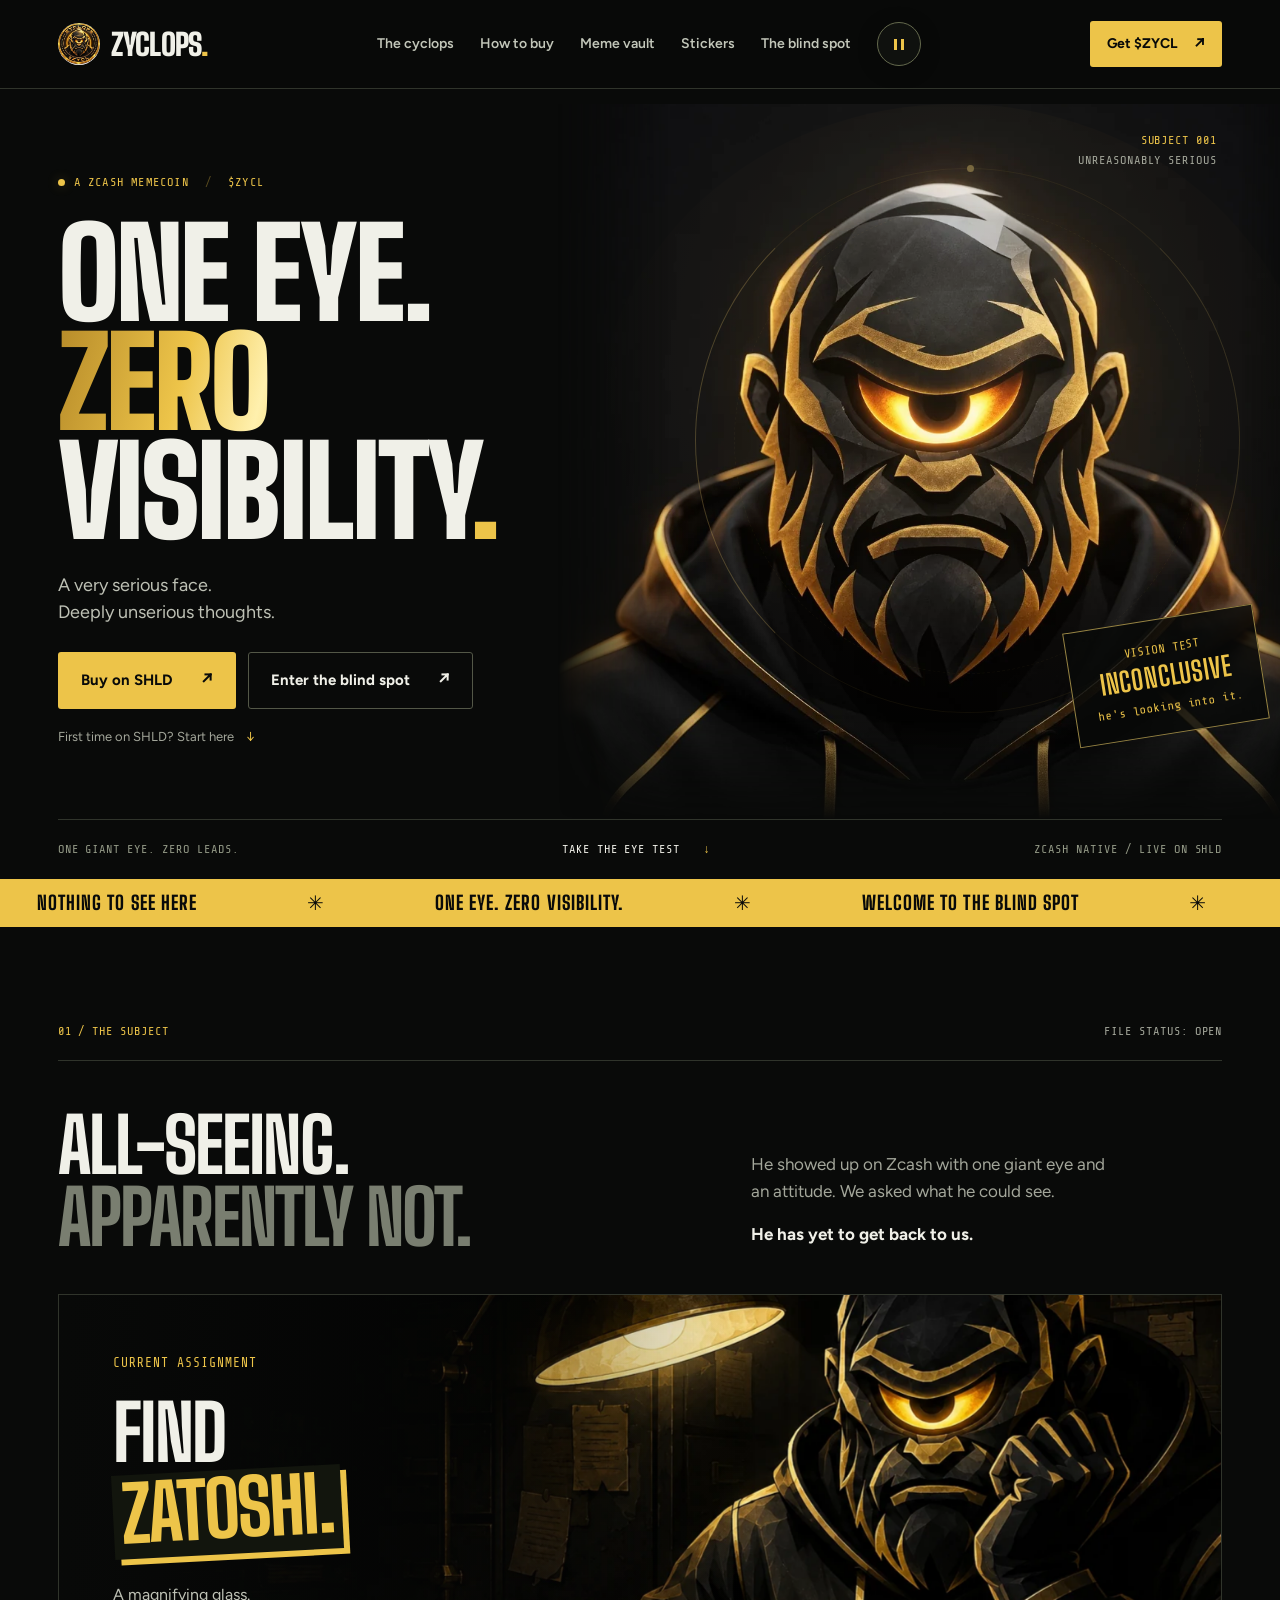
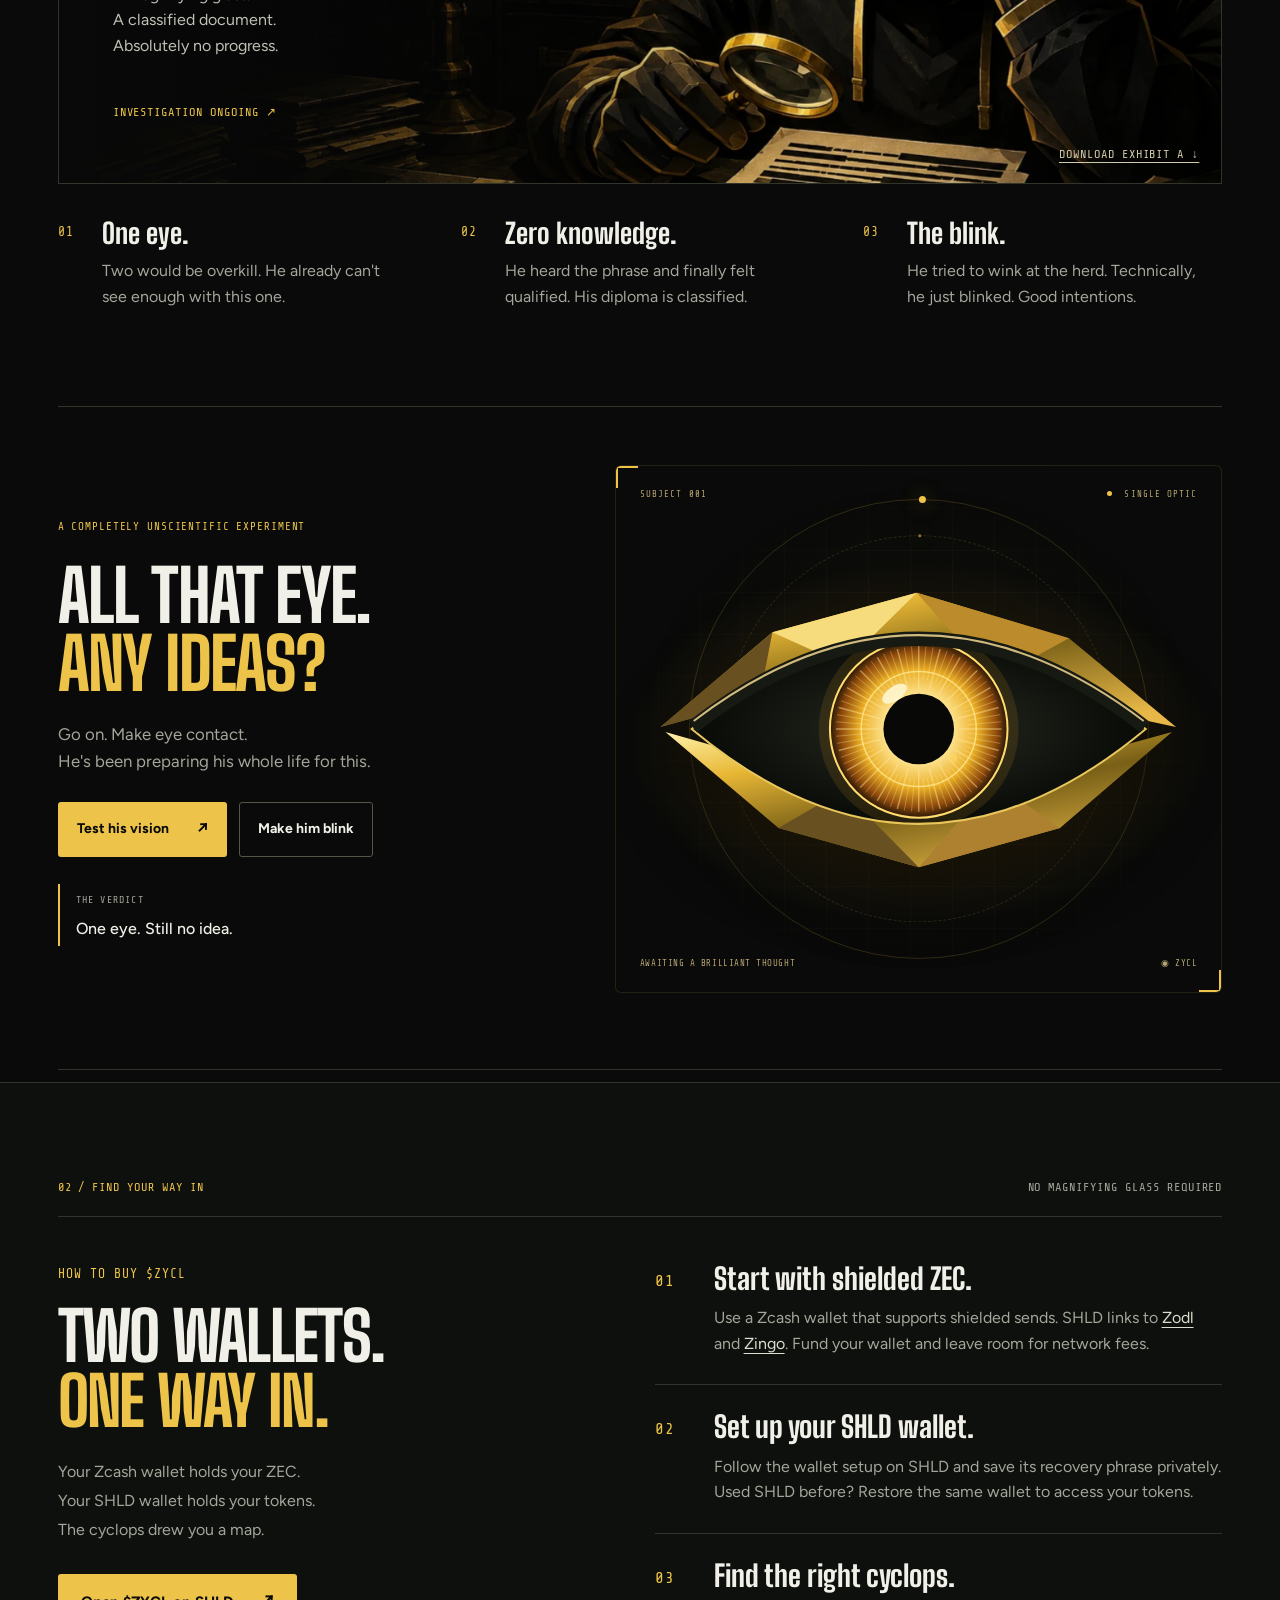
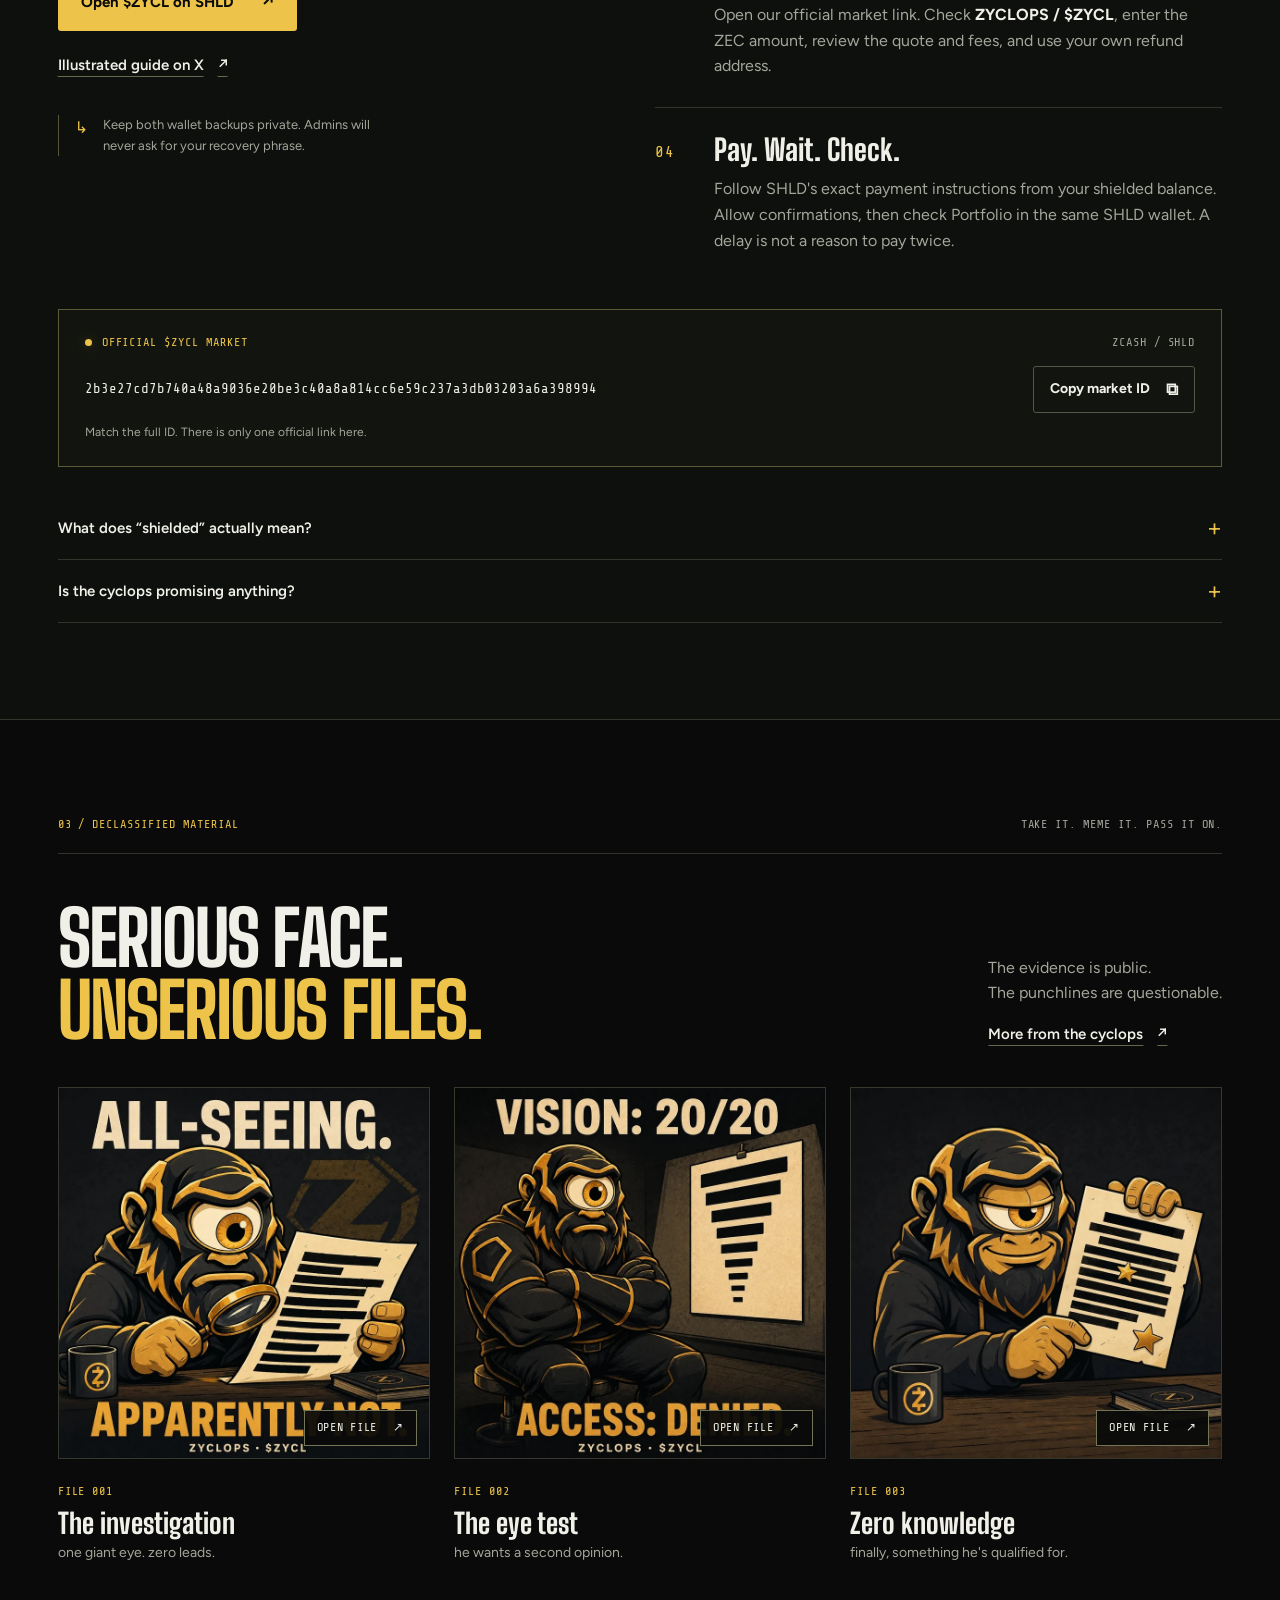
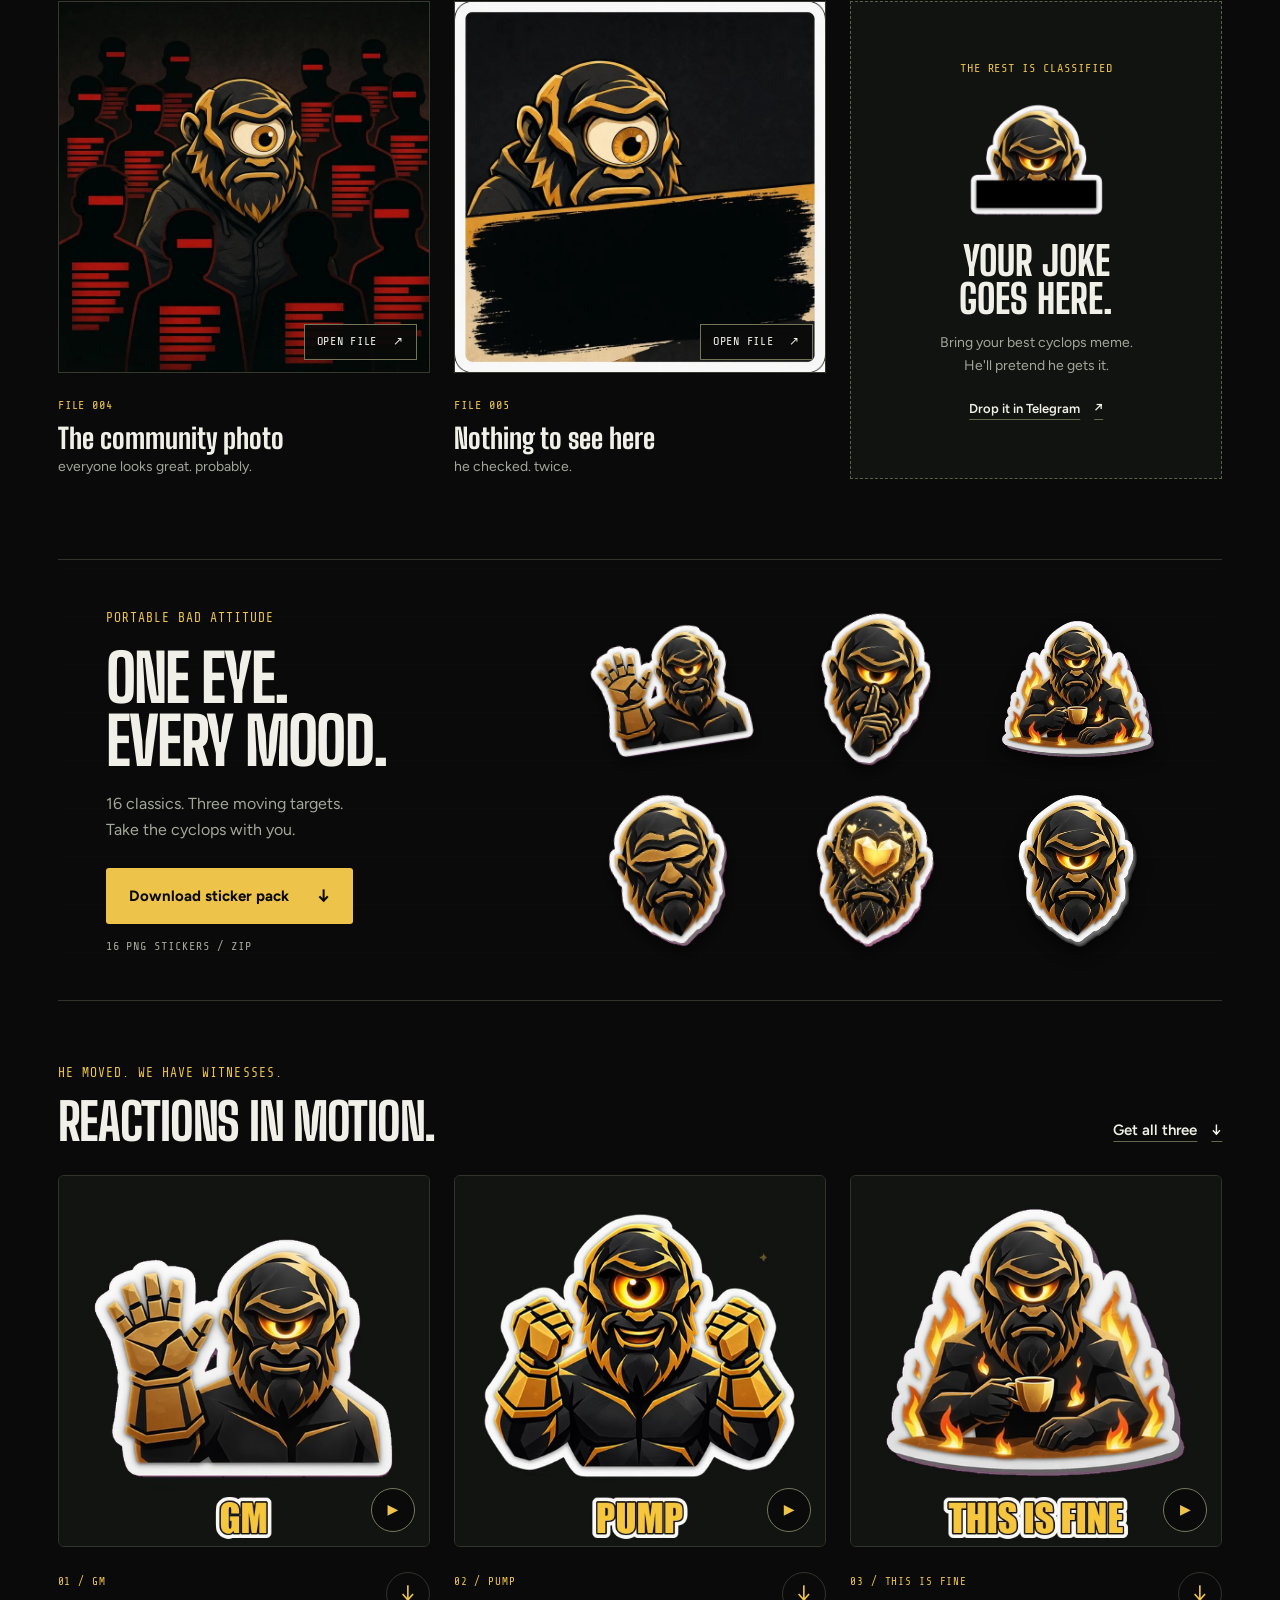
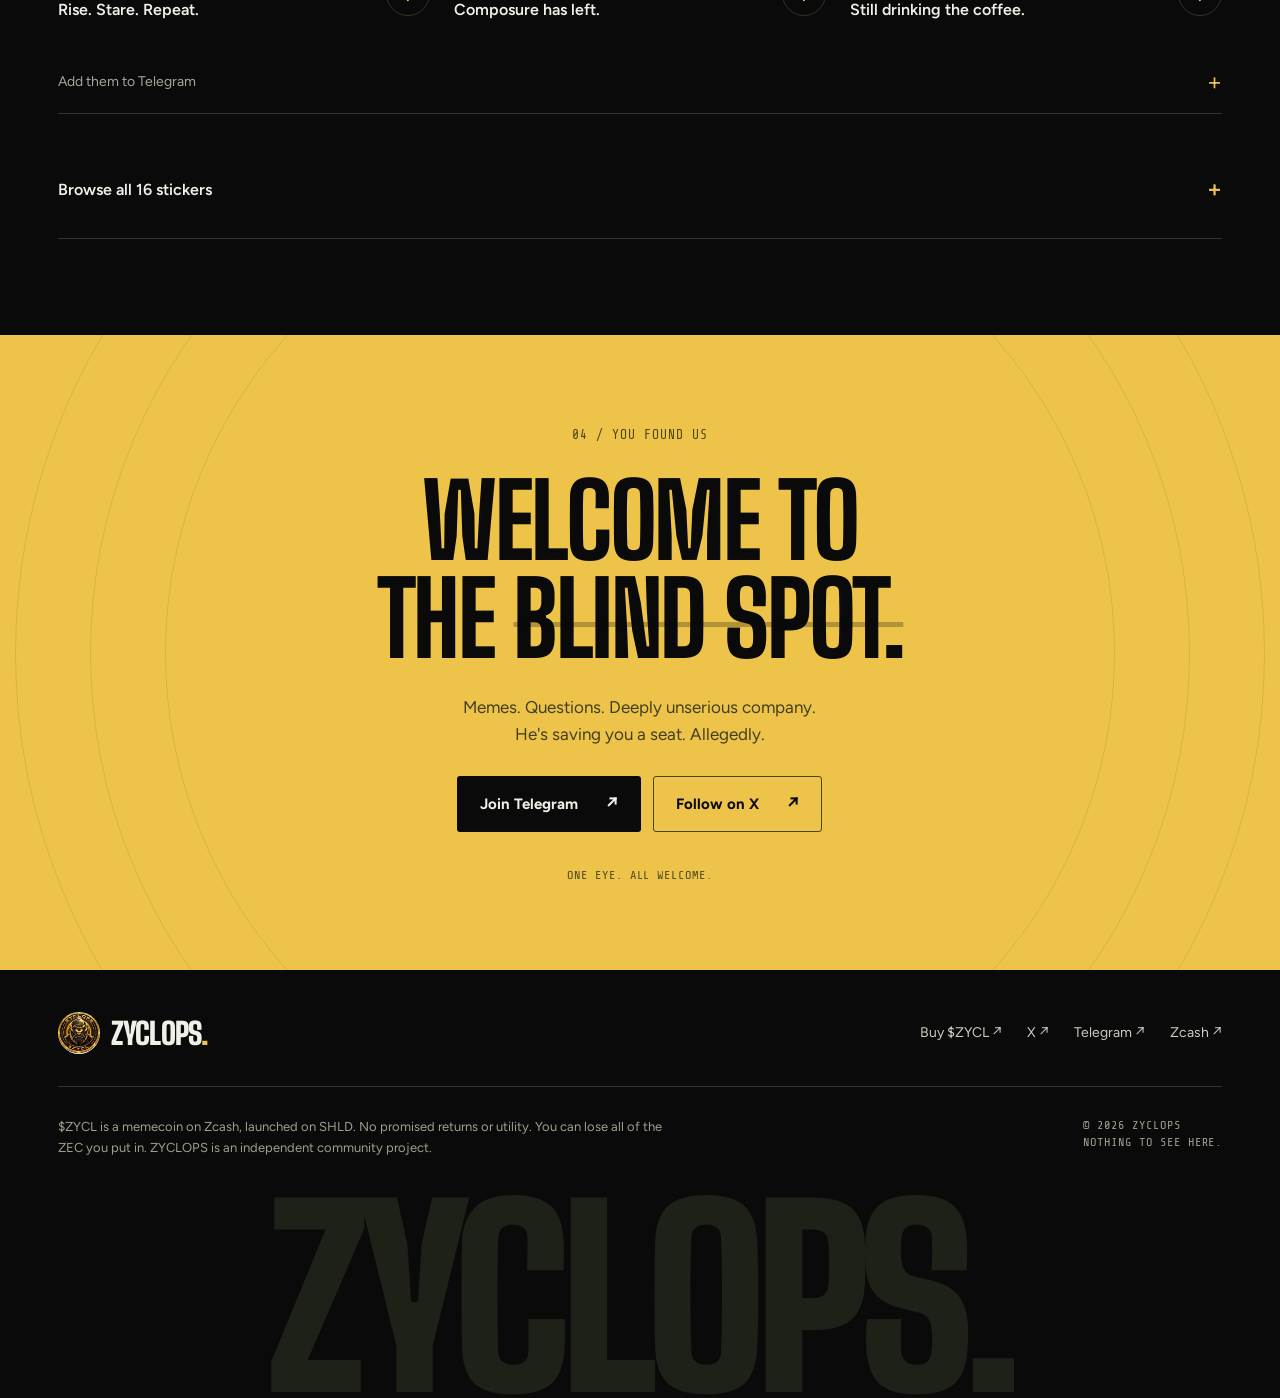
==== commit c3b2bbe8: "Add motion, interactive eye, and animated stickers Ship page motion with a pause control, an SVG eye" ====
--- a/index.html
+++ b/index.html
@@ -47,6 +47,7 @@
   <body>
     <a class="skip-link" href="#main">Skip to content</a>
     <header class="site-header">
+      <span class="reading-progress" aria-hidden="true"></span>
       <div class="header-inner">
         <a class="brand" href="#top" aria-label="ZYCLOPS home">
           <img src="assets/optimized/logo.webp" alt="" width="44" height="44" />
@@ -56,6 +57,17 @@
           <a href="#lore">The cyclops</a><a href="#buy">How to buy</a
           ><a href="#memes">Meme vault</a><a href="#stickers">Stickers</a
           ><a href="#community">The blind spot</a>
+          <button
+            class="motion-toggle"
+            id="motion-toggle"
+            type="button"
+            hidden
+            aria-label="Pause animations"
+            title="Pause animations"
+          >
+            <span class="motion-icon" aria-hidden="true"></span
+            ><span class="motion-label">Motion on</span>
+          </button>
         </nav>
         <div class="header-actions">
           <a
@@ -109,6 +121,10 @@
             >
           </div>
           <figure class="hero-art">
+            <span class="hero-light" aria-hidden="true"></span>
+            <div class="hero-sparks" aria-hidden="true">
+              <i></i><i></i><i></i><i></i><i></i><i></i>
+            </div>
             <span class="hero-orbit" aria-hidden="true"></span>
             <img
               class="hero-portrait"
@@ -130,19 +146,24 @@
         </div>
         <div class="hero-bottom wrap">
           <span>ONE GIANT EYE. ZERO LEADS.</span
-          ><a href="#lore">MEET THE CYCLOPS <span aria-hidden="true">↓</span></a
+          ><a href="#vision"
+            >TAKE THE EYE TEST <span aria-hidden="true">↓</span></a
           ><span>ZCASH NATIVE / LIVE ON SHLD</span>
         </div>
       </section>
 
-      <div class="ticker-tape" aria-hidden="true">
+      <div class="ticker-tape" aria-hidden="true" data-ambient>
         <div class="tape-track">
-          <span>NOTHING TO SEE HERE</span><span>✳</span
-          ><span>ONE EYE. ZERO VISIBILITY.</span><span>✳</span
-          ><span>WELCOME TO THE BLIND SPOT</span><span>✳</span
-          ><span>NOTHING TO SEE HERE</span><span>✳</span
-          ><span>ONE EYE. ZERO VISIBILITY.</span><span>✳</span
-          ><span>WELCOME TO THE BLIND SPOT</span><span>✳</span>
+          <div class="tape-set">
+            <span>NOTHING TO SEE HERE</span><span>✳</span
+            ><span>ONE EYE. ZERO VISIBILITY.</span><span>✳</span
+            ><span>WELCOME TO THE BLIND SPOT</span><span>✳</span>
+          </div>
+          <div class="tape-set">
+            <span>NOTHING TO SEE HERE</span><span>✳</span
+            ><span>ONE EYE. ZERO VISIBILITY.</span><span>✳</span
+            ><span>WELCOME TO THE BLIND SPOT</span><span>✳</span>
+          </div>
         </div>
       </div>
 
@@ -162,7 +183,7 @@
               >
             </p>
           </div>
-          <div class="archive-scene">
+          <div class="archive-scene" data-ambient>
             <img
               src="assets/optimized/archive-scene.webp"
               alt="ZYCLOPS painstakingly examines a completely redacted file at his desk in a dark archive."
@@ -210,6 +231,198 @@
               </p>
             </article>
           </div>
+        </div>
+      </section>
+
+      <section
+        class="vision-lab wrap"
+        id="vision"
+        aria-labelledby="vision-title"
+        data-ambient
+      >
+        <div class="vision-copy">
+          <span class="eyebrow">A COMPLETELY UNSCIENTIFIC EXPERIMENT</span>
+          <h2 id="vision-title">ALL THAT EYE.<br /><span>ANY IDEAS?</span></h2>
+          <p>
+            Go on. Make eye contact.<br />He's been preparing his whole life for
+            this.
+          </p>
+          <div class="vision-actions">
+            <button
+              class="button button-gold"
+              id="vision-test"
+              type="button"
+              hidden
+            >
+              Test his vision <span aria-hidden="true">↗</span>
+            </button>
+            <button
+              class="button button-outline"
+              id="vision-blink"
+              type="button"
+              hidden
+            >
+              Make him blink
+            </button>
+          </div>
+          <div
+            class="vision-result"
+            role="status"
+            aria-live="polite"
+            aria-atomic="true"
+          >
+            <span class="result-label">THE VERDICT</span>
+            <p id="vision-verdict">One eye. Still no idea.</p>
+          </div>
+        </div>
+        <div
+          class="vision-instrument"
+          aria-label="An animated gold cyclops eye"
+          role="img"
+        >
+          <div class="lens-grid" aria-hidden="true"></div>
+          <div class="lens-orbit lens-orbit-outer" aria-hidden="true"></div>
+          <div class="lens-orbit lens-orbit-inner" aria-hidden="true"></div>
+          <span class="lens-coordinate lens-coordinate-top" aria-hidden="true"
+            >SUBJECT 001 <i></i> SINGLE OPTIC</span
+          >
+          <svg
+            class="cyclops-eye"
+            viewBox="0 0 600 400"
+            aria-hidden="true"
+            focusable="false"
+          >
+            <defs>
+              <linearGradient id="eye-bevel" x1="0" y1="0" x2="0.8" y2="1">
+                <stop stop-color="#fff2a9" />
+                <stop offset=".25" stop-color="#e8b735" />
+                <stop offset=".58" stop-color="#796017" />
+                <stop offset="1" stop-color="#e7b848" />
+              </linearGradient>
+              <radialGradient id="eye-gold">
+                <stop stop-color="#fff5ac" />
+                <stop offset=".37" stop-color="#ffe695" />
+                <stop offset=".67" stop-color="#e9ad24" />
+                <stop offset=".88" stop-color="#8f4a0c" />
+                <stop offset="1" stop-color="#261607" />
+              </radialGradient>
+              <radialGradient id="eye-black">
+                <stop stop-color="#282a21" />
+                <stop offset="1" stop-color="#080a07" />
+              </radialGradient>
+              <radialGradient id="eye-halo">
+                <stop stop-color="#d69c21" stop-opacity=".22" />
+                <stop offset="1" stop-color="#d69c21" stop-opacity="0" />
+              </radialGradient>
+              <clipPath id="eye-opening">
+                <path d="M75 200 Q300 12 525 200 Q300 388 75 200Z" />
+              </clipPath>
+            </defs>
+            <ellipse
+              cx="300"
+              cy="214"
+              rx="295"
+              ry="178"
+              fill="url(#eye-halo)"
+            />
+            <path
+              d="M44 198 155 104 298 65 449 110 555 198 461 178 302 119 142 171Z"
+              fill="url(#eye-bevel)"
+            />
+            <path d="M44 198 155 104 142 171Z" fill="#695020" />
+            <path d="m155 104 143-39-72 71Z" fill="#f7dc7d" />
+            <path d="m298 65 151 45-75 41Z" fill="#bb8b2c" />
+            <path
+              d="M49 203 161 298 300 337 440 298 551 203 456 229 299 288 144 230Z"
+              fill="url(#eye-bevel)"
+            />
+            <path d="m161 298 139 39-75-76Z" fill="#695020" />
+            <path d="m300 337 140-39-66-46Z" fill="#ae8130" />
+            <g class="eye-aperture">
+              <path
+                d="M75 200 Q300 12 525 200 Q300 388 75 200Z"
+                fill="url(#eye-black)"
+                stroke="#e9c75d"
+                stroke-width="2"
+              />
+              <g clip-path="url(#eye-opening)">
+                <g class="eye-gaze">
+                  <circle
+                    cx="300"
+                    cy="200"
+                    r="99"
+                    fill="#e8ad24"
+                    opacity=".12"
+                  />
+                  <circle
+                    cx="300"
+                    cy="200"
+                    r="88"
+                    fill="url(#eye-gold)"
+                    stroke="#ffdb6d"
+                    stroke-width="2"
+                  />
+                  <g
+                    class="iris-rays"
+                    stroke="#ffe89c"
+                    stroke-opacity=".46"
+                  ></g>
+                  <circle
+                    cx="300"
+                    cy="200"
+                    r="57"
+                    fill="none"
+                    stroke="#fff0a3"
+                    stroke-width="1.5"
+                    opacity=".7"
+                  />
+                  <circle
+                    class="eye-pupil"
+                    cx="300"
+                    cy="200"
+                    r="35"
+                    fill="#080906"
+                  />
+                  <ellipse
+                    cx="276"
+                    cy="165"
+                    rx="14"
+                    ry="7"
+                    fill="#fff7d0"
+                    opacity=".9"
+                    transform="rotate(-35 276 165)"
+                  />
+                  <circle
+                    cx="334"
+                    cy="229"
+                    r="4"
+                    fill="#ffd765"
+                    opacity=".65"
+                  />
+                </g>
+              </g>
+            </g>
+            <path
+              d="M76 198 Q300 23 524 198"
+              fill="none"
+              stroke="#171a12"
+              stroke-width="14"
+            />
+            <path
+              d="M77 192 Q300 22 523 192"
+              fill="none"
+              stroke="#ffe39b"
+              stroke-width="2"
+              opacity=".8"
+            />
+          </svg>
+          <div class="lens-scan" aria-hidden="true"></div>
+          <span
+            class="lens-coordinate lens-coordinate-bottom"
+            aria-hidden="true"
+            ><span id="lens-note">AWAITING A BRILLIANT THOUGHT</span
+            ><span>◉ ZYCL</span></span
+          >
         </div>
       </section>
 
@@ -515,8 +728,11 @@
           <div class="sticker-pack" id="stickers">
             <div class="sticker-copy">
               <span class="eyebrow">PORTABLE BAD ATTITUDE</span>
-              <h3>ONE EYE.<br />16 MOODS.</h3>
-              <p>GM. Shh. This is fine.<br />Take the cyclops with you.</p>
+              <h3>ONE EYE.<br />EVERY MOOD.</h3>
+              <p>
+                16 classics. Three moving targets.<br />Take the cyclops with
+                you.
+              </p>
               <a
                 class="button button-gold"
                 href="assets/zyclops-sticker-pack.zip"
@@ -567,6 +783,178 @@
               />
             </div>
           </div>
+          <section class="animated-stickers" aria-labelledby="animated-title">
+            <div class="animated-heading">
+              <div>
+                <span class="eyebrow">HE MOVED. WE HAVE WITNESSES.</span>
+                <h3 id="animated-title">REACTIONS IN MOTION.</h3>
+              </div>
+              <a
+                class="text-link"
+                href="assets/zyclops-animated-stickers.zip"
+                download
+                >Get all three <span aria-hidden="true">↓</span></a
+              >
+            </div>
+            <div class="animated-grid">
+              <article class="animated-card">
+                <div class="sticker-stage">
+                  <video
+                    class="sticker-video"
+                    loop
+                    muted
+                    playsinline
+                    preload="none"
+                    poster="assets/animated/gm.webp"
+                    width="512"
+                    height="512"
+                    aria-label="Animated GM sticker: ZYCLOPS waves hello."
+                    data-name="GM"
+                  >
+                    <source
+                      data-src="assets/animated/gm-preview.webm"
+                      type="video/webm"
+                    />
+                    <img
+                      src="assets/animated/gm.webp"
+                      alt="ZYCLOPS waves hello."
+                      width="512"
+                      height="512"
+                      loading="lazy"
+                    />
+                  </video>
+                  <button
+                    class="sticker-play"
+                    type="button"
+                    aria-label="Play GM animation"
+                    hidden
+                  >
+                    <span aria-hidden="true">▶</span>
+                  </button>
+                </div>
+                <div class="animated-caption">
+                  <div>
+                    <span class="eyebrow">01 / GM</span>
+                    <h4>Rise. Stare. Repeat.</h4>
+                  </div>
+                  <a
+                    href="assets/animated/gm.webm"
+                    download
+                    aria-label="Download GM video sticker"
+                    >↓</a
+                  >
+                </div>
+              </article>
+              <article class="animated-card">
+                <div class="sticker-stage">
+                  <video
+                    class="sticker-video"
+                    loop
+                    muted
+                    playsinline
+                    preload="none"
+                    poster="assets/animated/pump.webp"
+                    width="512"
+                    height="512"
+                    aria-label="Animated PUMP sticker: ZYCLOPS celebrates with raised fists and a glowing eye."
+                    data-name="PUMP"
+                  >
+                    <source
+                      data-src="assets/animated/pump-preview.webm"
+                      type="video/webm"
+                    />
+                    <img
+                      src="assets/animated/pump.webp"
+                      alt="ZYCLOPS celebrates with raised fists."
+                      width="512"
+                      height="512"
+                      loading="lazy"
+                    />
+                  </video>
+                  <button
+                    class="sticker-play"
+                    type="button"
+                    aria-label="Play PUMP animation"
+                    hidden
+                  >
+                    <span aria-hidden="true">▶</span>
+                  </button>
+                </div>
+                <div class="animated-caption">
+                  <div>
+                    <span class="eyebrow">02 / PUMP</span>
+                    <h4>Composure has left.</h4>
+                  </div>
+                  <a
+                    href="assets/animated/pump.webm"
+                    download
+                    aria-label="Download PUMP video sticker"
+                    >↓</a
+                  >
+                </div>
+              </article>
+              <article class="animated-card">
+                <div class="sticker-stage">
+                  <video
+                    class="sticker-video"
+                    loop
+                    muted
+                    playsinline
+                    preload="none"
+                    poster="assets/animated/fine.webp"
+                    width="512"
+                    height="512"
+                    aria-label="Animated This is fine sticker: ZYCLOPS drinks coffee while the fire flickers."
+                    data-name="This is fine"
+                  >
+                    <source
+                      data-src="assets/animated/fine-preview.webm"
+                      type="video/webm"
+                    />
+                    <img
+                      src="assets/animated/fine.webp"
+                      alt="ZYCLOPS drinks coffee surrounded by fire."
+                      width="512"
+                      height="512"
+                      loading="lazy"
+                    />
+                  </video>
+                  <button
+                    class="sticker-play"
+                    type="button"
+                    aria-label="Play This is fine animation"
+                    hidden
+                  >
+                    <span aria-hidden="true">▶</span>
+                  </button>
+                </div>
+                <div class="animated-caption">
+                  <div>
+                    <span class="eyebrow">03 / THIS IS FINE</span>
+                    <h4>Still drinking the coffee.</h4>
+                  </div>
+                  <a
+                    href="assets/animated/fine.webm"
+                    download
+                    aria-label="Download This is fine video sticker"
+                    >↓</a
+                  >
+                </div>
+              </article>
+            </div>
+            <details class="animated-help">
+              <summary>
+                Add them to Telegram <span aria-hidden="true">+</span>
+              </summary>
+              <p>
+                Download the three stickers, open
+                <a href="https://t.me/Stickers">@Stickers</a> in Telegram and
+                send <strong>/newvideo</strong>. Give your pack a name, then
+                upload each WEBM as a file and choose its emoji. The ZIP
+                includes instructions.
+              </p>
+            </details>
+          </section>
           <details class="all-stickers">
             <summary>
               Browse all 16 stickers <span aria-hidden="true">+</span>
@@ -796,9 +1184,13 @@
 
       <section
         class="community-section"
+        data-ambient
         id="community"
         aria-labelledby="community-title"
       >
+        <div class="community-orbits" aria-hidden="true">
+          <i></i><i></i><i></i>
+        </div>
         <div class="wrap community-inner">
           <span class="eyebrow">04 / YOU FOUND US</span>
           <h2 id="community-title">
--- a/styles.css
+++ b/styles.css
@@ -1086,7 +1086,7 @@
     display: none;
   }
 }
-@media (max-width: 900px) {
+@media (max-width: 1000px) {
   .nav-toggle {
     display: flex;
   }
@@ -1830,7 +1830,7 @@
     font-size: 0.625rem;
   }
 }
-@media (max-width: 900px) {
+@media (max-width: 1000px) {
   html:not(.js) .header-inner {
     flex-wrap: wrap;
   }
@@ -1933,3 +1933,1148 @@
     font-size: 0.9375rem;
   }
 }
+
+/* Three loops, ready to take into the group chat. */
+.animated-stickers {
+  padding-top: 58px;
+}
+.animated-heading {
+  display: flex;
+  justify-content: space-between;
+  align-items: end;
+  gap: 24px;
+  margin-bottom: 28px;
+}
+.animated-heading h3 {
+  font-size: clamp(2.5rem, 4vw, 3.6rem);
+  margin-top: 13px;
+}
+.animated-heading .text-link {
+  flex-shrink: 0;
+  margin-bottom: 5px;
+}
+.animated-grid {
+  display: grid;
+  grid-template-columns: repeat(3, minmax(0, 1fr));
+  gap: 24px;
+}
+.animated-card {
+  min-width: 0;
+}
+.sticker-stage {
+  position: relative;
+  isolation: isolate;
+  overflow: hidden;
+  background: #111310;
+  border: 1px solid var(--line);
+  border-radius: 6px;
+  aspect-ratio: 1;
+}
+.sticker-video {
+  display: block;
+  width: 100%;
+  height: 100%;
+  object-fit: contain;
+}
+.sticker-play {
+  position: absolute;
+  right: 14px;
+  bottom: 14px;
+  z-index: 2;
+  width: 44px;
+  height: 44px;
+  display: grid;
+  place-items: center;
+  border: 1px solid #75795d;
+  border-radius: 50%;
+  background: #090a09e8;
+  color: var(--gold);
+  font-size: 14px;
+}
+.sticker-play:hover {
+  background: var(--gold);
+  color: var(--ink);
+}
+.sticker-play[hidden],
+.motion-toggle[hidden] {
+  display: none;
+}
+.animated-caption {
+  display: flex;
+  justify-content: space-between;
+  align-items: center;
+  gap: 12px;
+  padding: 20px 0 8px;
+}
+.animated-caption .eyebrow {
+  font-size: 0.6875rem;
+}
+.animated-caption h4 {
+  font: 600 1rem/1.35 var(--body);
+  margin: 7px 0 0;
+  color: var(--paper);
+}
+.animated-caption > a {
+  display: grid;
+  place-items: center;
+  width: 44px;
+  height: 44px;
+  flex-shrink: 0;
+  border: 1px solid var(--line);
+  border-radius: 50%;
+  color: var(--gold);
+  text-decoration: none;
+  font-size: 1.4rem;
+}
+.animated-caption > a:hover {
+  border-color: var(--gold);
+  background: #1b1e13;
+}
+.animated-help {
+  margin: 22px 0 38px;
+  color: var(--muted);
+  font-size: 0.875rem;
+}
+.animated-help summary {
+  display: flex;
+  align-items: center;
+  justify-content: space-between;
+  padding: 12px 0;
+  cursor: pointer;
+  min-height: 44px;
+  list-style: none;
+  border-bottom: 1px solid var(--line);
+}
+.animated-help summary::-webkit-details-marker {
+  display: none;
+}
+.animated-help summary span {
+  color: var(--gold);
+  font-size: 1.5rem;
+}
+.animated-help[open] summary span {
+  transform: rotate(45deg);
+}
+.animated-help p {
+  padding: 18px 0 0;
+  max-width: 80ch;
+}
+.animated-help a {
+  color: var(--paper);
+}
+
+/* One visitor control covers decorative motion and automatic video playback. */
+.motion-toggle {
+  position: static;
+  flex: 0 0 44px;
+  width: 44px;
+  display: flex;
+  gap: 10px;
+  align-items: center;
+  justify-content: center;
+  min-height: 44px;
+  padding: 0;
+  border: 1px solid #64694d;
+  border-radius: 30px;
+  background: #10120ff2;
+  color: var(--paper);
+  font: 400 0.6875rem/1 var(--mono);
+  box-shadow: 0 4px 20px #0004;
+}
+.motion-label {
+  display: none;
+}
+.site-nav {
+  align-items: center;
+}
+.motion-toggle:hover {
+  border-color: var(--gold);
+}
+.motion-icon {
+  width: 10px;
+  height: 11px;
+  border-inline: 3px solid var(--gold);
+}
+html[data-motion="off"] .motion-icon {
+  border: 0;
+  width: 0;
+  height: 0;
+  border-top: 6px solid transparent;
+  border-bottom: 6px solid transparent;
+  border-left: 9px solid var(--gold);
+}
+html[data-motion="off"] {
+  scroll-behavior: auto;
+}
+html[data-motion="off"] *,
+html[data-motion="off"] *::before,
+html[data-motion="off"] *::after {
+  animation-play-state: paused !important;
+  transition: none !important;
+}
+.reveal {
+  transition:
+    opacity 0.65s ease,
+    transform 0.65s cubic-bezier(0.2, 0.65, 0.25, 1);
+  transition-delay: var(--reveal-delay, 0ms);
+}
+html[data-motion="on"] .reveal-pending {
+  opacity: 0;
+  transform: translateY(20px);
+}
+html[data-motion="off"] .reveal-pending {
+  opacity: 1;
+  transform: none;
+}
+
+/* Quiet, cinematic character motion; only runs while the hero is visible. */
+.hero-orbit {
+  border-color: #c1a653;
+  border-style: dashed;
+  animation: orbit-drift 48s linear infinite;
+  animation-play-state: paused;
+}
+.hero-orbit::before {
+  content: "";
+  position: absolute;
+  top: -4px;
+  left: 50%;
+  width: 7px;
+  height: 7px;
+  border-radius: 50%;
+  background: var(--gold-light);
+  box-shadow: 0 0 15px #edc449b3;
+}
+.hero-orbit::after {
+  content: "";
+  position: absolute;
+  inset: 7%;
+  border-radius: 50%;
+  border: 1px solid #a3904330;
+  border-bottom-color: #d8b55799;
+}
+.hero-portrait {
+  animation: subject-breathe 7s ease-in-out infinite;
+  animation-play-state: paused;
+  transform-origin: 55% 65%;
+}
+.hero .status-dot {
+  animation: signal-breathe 4s ease-in-out infinite;
+  animation-play-state: paused;
+}
+html[data-motion="on"].page-visible.hero-visible .hero-orbit,
+html[data-motion="on"].page-visible.hero-visible .hero-portrait,
+html[data-motion="on"].page-visible.hero-visible .hero .status-dot {
+  animation-play-state: running;
+}
+@keyframes orbit-drift {
+  to {
+    transform: rotate(360deg);
+  }
+}
+@keyframes subject-breathe {
+  0%,
+  100% {
+    transform: scale(1);
+  }
+  50% {
+    transform: scale(1.015) translateY(-3px);
+  }
+}
+@keyframes signal-breathe {
+  0%,
+  100% {
+    box-shadow: 0 0 0 0 #edc44900;
+  }
+  50% {
+    box-shadow: 0 0 0 5px #edc44914;
+  }
+}
+html[data-motion="on"] .hero-copy > * {
+  animation: hero-enter 0.8s cubic-bezier(0.2, 0.65, 0.25, 1) both;
+}
+html[data-motion="on"] .hero-copy > :nth-child(2) {
+  animation-delay: 0.06s;
+}
+html[data-motion="on"] .hero-copy > :nth-child(3) {
+  animation-delay: 0.12s;
+}
+html[data-motion="on"] .hero-copy > :nth-child(4) {
+  animation-delay: 0.18s;
+}
+html[data-motion="on"] .hero-copy > :nth-child(5) {
+  animation-delay: 0.24s;
+}
+@keyframes hero-enter {
+  from {
+    opacity: 0;
+    transform: translateY(14px);
+  }
+  to {
+    opacity: 1;
+    transform: none;
+  }
+}
+.site-nav a {
+  position: relative;
+}
+.site-nav a::after {
+  content: "";
+  position: absolute;
+  inset: auto 0 4px;
+  height: 1px;
+  background: var(--gold);
+  transform: scaleX(0);
+  transform-origin: left;
+  transition: transform 0.22s ease;
+}
+.site-nav a:hover::after,
+.site-nav a:focus-visible::after {
+  transform: scaleX(1);
+}
+.meme-open::after,
+.sticker-stage::after {
+  content: "";
+  pointer-events: none;
+  position: absolute;
+  inset: 0;
+  z-index: 1;
+  border-radius: inherit;
+  opacity: 0;
+  background: radial-gradient(
+    260px circle at var(--pointer-x, 50%) var(--pointer-y, 50%),
+    #edc44910,
+    transparent 75%
+  );
+  transition: opacity 0.3s;
+}
+html[data-motion="on"] .pointer-active::after {
+  opacity: 1;
+}
+@media (min-width: 701px) and (hover: hover) and (pointer: fine) {
+  html[data-motion="on"] .animated-card {
+    transition:
+      transform 0.3s ease,
+      opacity 0.65s ease;
+  }
+  html[data-motion="on"] .animated-card:hover {
+    transform: translateY(-5px);
+  }
+}
+@media (max-width: 1000px) {
+  .animated-grid {
+    gap: 16px;
+  }
+  .animated-caption {
+    align-items: start;
+  }
+  .animated-caption h4 {
+    font-size: 0.875rem;
+  }
+  .animated-caption > a {
+    width: 40px;
+    min-height: 44px;
+  }
+}
+@media (max-width: 600px) {
+  .animated-stickers {
+    padding-top: 38px;
+  }
+  .animated-heading {
+    display: block;
+    margin-bottom: 24px;
+  }
+  .animated-heading .eyebrow {
+    font-size: 0.625rem;
+  }
+  .animated-heading h3 {
+    font-size: 2.8rem;
+  }
+  .animated-heading .text-link {
+    margin-top: 20px;
+  }
+  .animated-grid {
+    grid-template-columns: 1fr;
+    gap: 28px;
+  }
+  .sticker-stage {
+    max-height: 380px;
+  }
+  .animated-caption {
+    padding-top: 15px;
+  }
+  .animated-caption h4 {
+    font-size: 1rem;
+  }
+}
+@media (prefers-reduced-motion: reduce) {
+  html:not([data-motion="on"]) .reveal-pending {
+    opacity: 1;
+    transform: none;
+  }
+}
+@media print {
+  .motion-toggle,
+  .sticker-play,
+  .animated-stickers {
+    display: none !important;
+  }
+  .reveal-pending {
+    opacity: 1 !important;
+    transform: none !important;
+  }
+}
+
+/* A little more life, in the same black-and-gold world. */
+.reading-progress {
+  position: absolute;
+  bottom: -1px;
+  left: 0;
+  width: 100%;
+  height: 2px;
+  z-index: 2;
+  background: var(--gold);
+  transform: scaleX(var(--reading-progress, 0));
+  transform-origin: left;
+  pointer-events: none;
+}
+.site-header.has-scrolled {
+  background: #090a09f5;
+  box-shadow: 0 12px 35px #0003;
+}
+.site-nav a[aria-current="location"] {
+  color: var(--gold-light);
+}
+.site-nav a[aria-current="location"]::after {
+  transform: scaleX(1);
+}
+.hero-art {
+  --hero-pan-x: 0px;
+  --hero-pan-y: 0px;
+  --hero-scroll: 0px;
+}
+.hero-orbit {
+  z-index: 1;
+  top: 9%;
+  left: 18%;
+  width: 72%;
+  opacity: 0.38;
+  border-style: solid;
+  border-color: #d7b95330;
+  border-left-color: #e6c46cb3;
+  border-right-color: #e6c46b70;
+  animation-duration: 28s;
+  pointer-events: none;
+}
+.hero-orbit::after {
+  border-style: dashed;
+  border-color: #ebce761f;
+}
+.subject-label,
+.hero-stamp {
+  z-index: 3;
+}
+.hero-sparks {
+  position: absolute;
+  inset: 0;
+  z-index: 2;
+  pointer-events: none;
+  overflow: hidden;
+}
+.hero-sparks i {
+  position: absolute;
+  width: 3px;
+  height: 3px;
+  background: #ffd96e;
+  border-radius: 50%;
+  box-shadow: 0 0 14px #e9b648;
+  animation: gold-drift 9s ease-in-out infinite;
+  animation-play-state: paused;
+  opacity: 0;
+}
+.hero-sparks i:nth-child(1) {
+  left: 21%;
+  top: 45%;
+  animation-delay: -2s;
+}
+.hero-sparks i:nth-child(2) {
+  left: 31%;
+  top: 76%;
+  animation-delay: -5s;
+  width: 2px;
+}
+.hero-sparks i:nth-child(3) {
+  left: 82%;
+  top: 36%;
+  animation-delay: -1s;
+}
+.hero-sparks i:nth-child(4) {
+  left: 74%;
+  top: 67%;
+  animation-delay: -7s;
+  width: 2px;
+}
+.hero-sparks i:nth-child(5) {
+  left: 58%;
+  top: 18%;
+  animation-delay: -4s;
+}
+.hero-sparks i:nth-child(6) {
+  left: 89%;
+  top: 79%;
+  animation-delay: -6s;
+}
+html[data-motion="on"].page-visible.hero-visible .hero-sparks i {
+  animation-play-state: running;
+}
+@keyframes gold-drift {
+  0%,
+  100% {
+    transform: translate3d(0, 22px, 0);
+    opacity: 0;
+  }
+  35%,
+  65% {
+    opacity: 0.7;
+  }
+  80% {
+    transform: translate3d(13px, -38px, 0);
+    opacity: 0;
+  }
+}
+@keyframes subject-breathe {
+  0%,
+  100% {
+    transform: translate3d(
+        var(--hero-pan-x),
+        calc(var(--hero-pan-y) + var(--hero-scroll)),
+        0
+      )
+      scale(1.025);
+  }
+  50% {
+    transform: translate3d(
+        var(--hero-pan-x),
+        calc(var(--hero-pan-y) + var(--hero-scroll) - 7px),
+        0
+      )
+      scale(1.045);
+  }
+}
+html[data-motion="off"] .hero-portrait {
+  animation: none !important;
+  transform: none !important;
+}
+.hero h1 > span:not(.gold) {
+  background: linear-gradient(
+    105deg,
+    #b58928 0%,
+    #edc449 25%,
+    #fff0ad 40%,
+    #edc449 55%,
+    #b58928 85%
+  );
+  background-size: 250% 100%;
+  background-clip: text;
+  -webkit-background-clip: text;
+  color: transparent;
+  animation: gold-lettering 9s ease-in-out infinite;
+  animation-play-state: paused;
+}
+html[data-motion="on"].page-visible.hero-visible .hero h1 > span:not(.gold) {
+  animation-play-state: running;
+}
+@keyframes gold-lettering {
+  0%,
+  100% {
+    background-position: 100% 50%;
+  }
+  50% {
+    background-position: 0% 50%;
+  }
+}
+.tape-track {
+  gap: 0;
+  animation: tape-drift 34s linear infinite;
+  animation-play-state: paused;
+}
+.tape-set {
+  min-width: 100vw;
+  justify-content: space-around;
+  display: flex;
+  flex-shrink: 0;
+  align-items: center;
+  gap: 36px;
+  padding-right: 36px;
+}
+.tape-set > span {
+  white-space: nowrap;
+}
+.tape-set > span:nth-child(even) {
+  font: 400 1.25rem/1 var(--body);
+}
+@keyframes tape-drift {
+  to {
+    transform: translateX(-50%);
+  }
+}
+html[data-motion="on"].page-visible .ticker-tape.is-inview .tape-track {
+  animation-play-state: running;
+}
+html[data-motion="on"] .archive-scene > img {
+  transform: translate3d(0, var(--archive-shift, 0px), 0) scale(1.085);
+}
+.button > span[aria-hidden] {
+  display: inline-block;
+  transition: transform 0.25s ease;
+}
+html[data-motion="on"] .button:hover > span[aria-hidden] {
+  transform: translate(3px, -2px);
+}
+
+/* The eye test is a tiny character moment, not a wallet tool. */
+.vision-lab {
+  display: grid;
+  grid-template-columns: 1fr 1.2fr;
+  align-items: center;
+  gap: clamp(30px, 4vw, 65px);
+  padding-block: 58px 76px;
+  border-block: 1px solid var(--line);
+  margin-bottom: 12px;
+}
+.vision-copy > .eyebrow {
+  font-size: 0.6875rem;
+}
+.vision-copy h2 {
+  font-size: clamp(3.7rem, 5.6vw, 5.8rem);
+  margin: 23px 0;
+}
+.vision-copy h2 > span {
+  color: var(--gold);
+}
+.vision-copy > p {
+  color: var(--muted);
+  font-size: 1.05rem;
+  line-height: 1.6;
+}
+.vision-actions {
+  display: flex;
+  flex-wrap: wrap;
+  gap: 12px;
+  margin: 27px 0 0;
+}
+.vision-actions .button {
+  padding-inline: 18px;
+  font-size: 0.875rem;
+  min-height: 48px;
+}
+.vision-actions .button[hidden] {
+  display: none;
+}
+.vision-actions .button:disabled {
+  cursor: progress;
+  opacity: 0.65;
+  transform: none;
+}
+.vision-result {
+  border-left: 2px solid var(--gold);
+  padding: 1px 0 1px 16px;
+  margin-top: 27px;
+  min-height: 62px;
+}
+.result-label {
+  font: 400 0.625rem/1.3 var(--mono);
+  letter-spacing: 0.12em;
+  color: var(--muted);
+}
+.vision-result p {
+  font: 500 1rem/1.45 var(--body);
+  margin-top: 7px;
+}
+.vision-instrument {
+  position: relative;
+  aspect-ratio: 1.15;
+  width: 100%;
+  isolation: isolate;
+  overflow: hidden;
+  background: radial-gradient(ellipse at 50% 50%, #30271245, transparent 65%);
+  border: 1px solid #a28a352e;
+  border-radius: 6px;
+}
+.vision-instrument::before,
+.vision-instrument::after {
+  content: "";
+  position: absolute;
+  z-index: 3;
+  width: 22px;
+  height: 22px;
+  pointer-events: none;
+}
+.vision-instrument::before {
+  top: 0;
+  left: 0;
+  border-top: 2px solid var(--gold);
+  border-left: 2px solid var(--gold);
+}
+.vision-instrument::after {
+  right: 0;
+  bottom: 0;
+  border-right: 2px solid var(--gold);
+  border-bottom: 2px solid var(--gold);
+}
+.lens-grid {
+  position: absolute;
+  inset: 0;
+  background-image:
+    linear-gradient(#b2973b0d 1px, transparent 1px),
+    linear-gradient(90deg, #b2973b0d 1px, transparent 1px);
+  background-size: 42px 42px;
+  mask-image: radial-gradient(ellipse, #000 40%, transparent 78%);
+}
+.lens-orbit {
+  position: absolute;
+  border: 1px solid #c8a24136;
+  width: 76%;
+  aspect-ratio: 1;
+  border-radius: 50%;
+  top: 50%;
+  left: 50%;
+  transform: translate(-50%, -50%);
+  animation: lens-turn 32s linear infinite;
+  animation-play-state: paused;
+  pointer-events: none;
+}
+.lens-orbit::before {
+  content: "";
+  position: absolute;
+  width: 7px;
+  height: 7px;
+  border-radius: 50%;
+  background: var(--gold);
+  top: -4px;
+  left: 50%;
+  box-shadow: 0 0 18px #e4af4280;
+}
+.lens-orbit-inner {
+  width: 64%;
+  border-style: dashed;
+  border-color: #c8a24130;
+  animation-duration: 48s;
+  animation-direction: reverse;
+}
+.lens-orbit-inner::before {
+  width: 3px;
+  height: 3px;
+  top: -2px;
+  background: #927638;
+}
+@keyframes lens-turn {
+  to {
+    transform: translate(-50%, -50%) rotate(360deg);
+  }
+}
+.cyclops-eye {
+  position: absolute;
+  width: 100%;
+  height: auto;
+  top: 50%;
+  left: 0;
+  transform: translateY(-50%);
+  overflow: visible;
+  filter: drop-shadow(0 20px 25px #0009);
+}
+.eye-aperture {
+  transform-origin: 300px 200px;
+  animation: idle-blink 7.5s ease-in-out infinite;
+  animation-play-state: paused;
+}
+.eye-gaze {
+  transform: translate(var(--gaze-x, 0px), var(--gaze-y, 0px));
+  transition: transform 0.28s ease-out;
+}
+.eye-pupil {
+  transform-origin: 300px 200px;
+  animation: pupil-breathe 5.6s ease-in-out infinite;
+  animation-play-state: paused;
+}
+@keyframes idle-blink {
+  0%,
+  43%,
+  49%,
+  100% {
+    transform: scaleY(1);
+  }
+  46% {
+    transform: scaleY(0.025);
+  }
+}
+@keyframes pupil-breathe {
+  0%,
+  100% {
+    transform: scale(1);
+  }
+  50% {
+    transform: scale(0.88);
+  }
+}
+.vision-instrument.is-blinking .eye-aperture {
+  animation: deliberate-blink 0.38s ease-in-out;
+}
+@keyframes deliberate-blink {
+  0%,
+  100% {
+    transform: scaleY(1);
+  }
+  45%,
+  55% {
+    transform: scaleY(0.025);
+  }
+}
+.lens-coordinate {
+  position: absolute;
+  inset: 22px 24px auto;
+  z-index: 2;
+  display: flex;
+  align-items: center;
+  justify-content: space-between;
+  gap: 12px;
+  font: 400 0.5625rem/1.4 var(--mono);
+  letter-spacing: 0.12em;
+  color: #b6a572;
+}
+.lens-coordinate-top i {
+  display: block;
+  margin-left: auto;
+  width: 5px;
+  height: 5px;
+  border-radius: 50%;
+  background: var(--gold);
+}
+.lens-coordinate-bottom {
+  inset: auto 24px 22px;
+  font-size: 0.5625rem;
+  letter-spacing: 0.06em;
+}
+.lens-scan {
+  pointer-events: none;
+  position: absolute;
+  inset: 18% 10%;
+  opacity: 0;
+  background: linear-gradient(
+    transparent 48%,
+    #f6d76c70 49.5%,
+    #fff2ae 50%,
+    #f6d76c25 51%,
+    transparent 54%
+  );
+  transform: translateY(-50%);
+}
+.vision-instrument.is-testing .lens-scan {
+  animation: vision-scan 1.25s ease-in-out;
+}
+.vision-instrument.is-testing {
+  border-color: #edc44988;
+}
+@keyframes vision-scan {
+  0% {
+    transform: translateY(-50%);
+    opacity: 0;
+  }
+  15%,
+  80% {
+    opacity: 0.8;
+  }
+  100% {
+    transform: translateY(50%);
+    opacity: 0;
+  }
+}
+html[data-motion="on"].page-visible .vision-lab.is-inview .lens-orbit,
+html[data-motion="on"].page-visible .vision-lab.is-inview .eye-aperture,
+html[data-motion="on"].page-visible .vision-lab.is-inview .eye-pupil {
+  animation-play-state: running;
+}
+html[data-motion="off"] .eye-aperture,
+html[data-motion="off"] .eye-pupil {
+  animation: none !important;
+  transform: none !important;
+}
+html[data-motion="off"] .eye-gaze {
+  transform: none;
+}
+html[data-motion="off"] .lens-scan {
+  display: none;
+}
+.community-section {
+  overflow: hidden;
+  isolation: isolate;
+}
+.community-inner {
+  position: relative;
+  z-index: 1;
+}
+.community-orbits {
+  position: absolute;
+  inset: 0;
+  z-index: 0;
+  pointer-events: none;
+  overflow: hidden;
+}
+.community-orbits i {
+  position: absolute;
+  left: 50%;
+  top: 50%;
+  width: 950px;
+  aspect-ratio: 1;
+  border: 1px solid #66511c26;
+  border-radius: 50%;
+  transform: translate(-50%, -50%);
+  animation: community-ring 12s ease-in-out infinite;
+  animation-play-state: paused;
+}
+.community-orbits i:nth-child(2) {
+  width: 1100px;
+  animation-delay: -4s;
+}
+.community-orbits i:nth-child(3) {
+  width: 1250px;
+  animation-delay: -8s;
+}
+@keyframes community-ring {
+  0%,
+  100% {
+    transform: translate(-50%, -50%) scale(0.9);
+    opacity: 0.4;
+  }
+  50% {
+    transform: translate(-50%, -50%) scale(1.06);
+    opacity: 0.85;
+  }
+}
+html[data-motion="on"].page-visible
+  .community-section.is-inview
+  .community-orbits
+  i {
+  animation-play-state: running;
+}
+@media (max-width: 1050px) {
+  .vision-lab {
+    gap: 24px;
+  }
+  .vision-copy h2 {
+    font-size: 4.1rem;
+  }
+  .vision-actions {
+    gap: 8px;
+  }
+  .vision-actions .button {
+    font-size: 0.75rem;
+    padding-inline: 13px;
+  }
+}
+@media (max-width: 800px) {
+  .vision-lab {
+    grid-template-columns: 1fr;
+    padding-block: 38px 42px;
+    gap: 30px;
+  }
+  .vision-copy {
+    max-width: none;
+  }
+  .vision-instrument {
+    max-width: 600px;
+    justify-self: center;
+    aspect-ratio: 1.4;
+  }
+  .vision-copy h2 {
+    font-size: clamp(3.8rem, 9vw, 5rem);
+  }
+  .vision-actions .button {
+    font-size: 0.875rem;
+  }
+}
+@media (max-width: 600px) {
+  .hero-orbit {
+    left: 16%;
+    top: 8%;
+    width: 68%;
+  }
+  .hero-sparks i {
+    width: 2px;
+  }
+  .tape-set {
+    gap: 24px;
+    padding-right: 24px;
+  }
+  .vision-copy > .eyebrow {
+    font-size: 0.5625rem;
+    letter-spacing: 0.045em;
+  }
+  .vision-copy h2 {
+    font-size: clamp(3.35rem, 13.5vw, 4.7rem);
+  }
+  .vision-copy > p {
+    font-size: 0.9375rem;
+  }
+  .vision-instrument {
+    aspect-ratio: 1.1;
+  }
+  .vision-actions {
+    display: grid;
+    grid-template-columns: 1.15fr 1fr;
+  }
+  .vision-actions .button {
+    font-size: 0.8125rem;
+    padding-inline: 12px;
+    gap: 10px;
+  }
+  .vision-result p {
+    font-size: 0.9375rem;
+  }
+  .lens-coordinate {
+    inset: 17px 15px auto;
+    font-size: 0.5rem;
+    letter-spacing: 0.05em;
+  }
+  .lens-coordinate-bottom {
+    inset: auto 15px 17px;
+    font-size: 0.4375rem;
+  }
+}
+@media (prefers-reduced-motion: reduce) {
+  .eye-gaze {
+    transition: none;
+  }
+  .lens-scan {
+    display: none;
+  }
+  .hero-portrait {
+    transform: none !important;
+  }
+}
+@media print {
+  .vision-lab {
+    display: block;
+  }
+  .vision-instrument,
+  .vision-actions,
+  .hero-sparks,
+  .reading-progress {
+    display: none !important;
+  }
+}
+
+@media (max-width: 1000px) {
+  .site-nav {
+    align-items: stretch;
+  }
+  .motion-toggle {
+    width: auto;
+    align-self: flex-start;
+    margin-top: 16px;
+    padding: 0 16px;
+  }
+  .motion-label {
+    display: inline;
+  }
+}
+
+/* Soft light across the portrait, keeping the original artwork intact. */
+.hero-light {
+  position: absolute;
+  inset: 0 0 8% 5%;
+  z-index: 2;
+  pointer-events: none;
+  border-radius: 50%;
+  background: radial-gradient(
+    ellipse at 52% 38%,
+    #ffe4a333 0%,
+    #d99a351c 27%,
+    #aa68250b 48%,
+    transparent 70%
+  );
+  mix-blend-mode: screen;
+  opacity: 0.45;
+  animation: portrait-light 8s ease-in-out infinite;
+  animation-play-state: paused;
+}
+@keyframes portrait-light {
+  0%,
+  100% {
+    opacity: 0.3;
+    transform: translate3d(-12px, 5px, 0) scale(0.97);
+  }
+  50% {
+    opacity: 0.85;
+    transform: translate3d(12px, -8px, 0) scale(1.07);
+  }
+}
+html[data-motion="on"].page-visible.hero-visible .hero-light {
+  animation-play-state: running;
+}
+html[data-motion="off"] .hero-light {
+  animation: none;
+}
+@media (hover: hover) and (pointer: fine) {
+  .meme-open {
+    transition:
+      transform 0.32s ease-out,
+      border-color 0.25s,
+      box-shadow 0.3s;
+    transform-origin: center;
+  }
+  html[data-motion="on"] .meme-open.pointer-active {
+    transform: perspective(900px) rotateX(var(--tilt-x, 0deg))
+      rotateY(var(--tilt-y, 0deg)) translateY(-3px);
+    border-color: #b89c54;
+    box-shadow: 0 14px 30px #0005;
+  }
+  .meme-open:focus-visible {
+    border-color: var(--gold);
+  }
+}
+html[data-motion="on"] .meme-dialog[open] {
+  animation: artwork-enter 0.26s cubic-bezier(0.2, 0.65, 0.25, 1);
+}
+html[data-motion="on"] .meme-dialog[open]::backdrop {
+  animation: backdrop-enter 0.22s ease-out;
+}
+@keyframes artwork-enter {
+  from {
+    opacity: 0;
+    transform: translateY(14px) scale(0.975);
+  }
+  to {
+    opacity: 1;
+    transform: translateY(0) scale(1);
+  }
+}
+@keyframes backdrop-enter {
+  from {
+    opacity: 0;
+  }
+  to {
+    opacity: 1;
+  }
+}
+@media (max-width: 1000px) {
+  html[data-motion="on"] .site-nav.open {
+    animation: menu-enter 0.22s ease-out;
+  }
+}
+@keyframes menu-enter {
+  from {
+    opacity: 0;
+    transform: translateY(-8px);
+  }
+  to {
+    opacity: 1;
+    transform: translateY(0);
+  }
+}
+@media (prefers-reduced-motion: reduce) {
+  .hero-light,
+  .meme-open {
+    transform: none !important;
+  }
+}
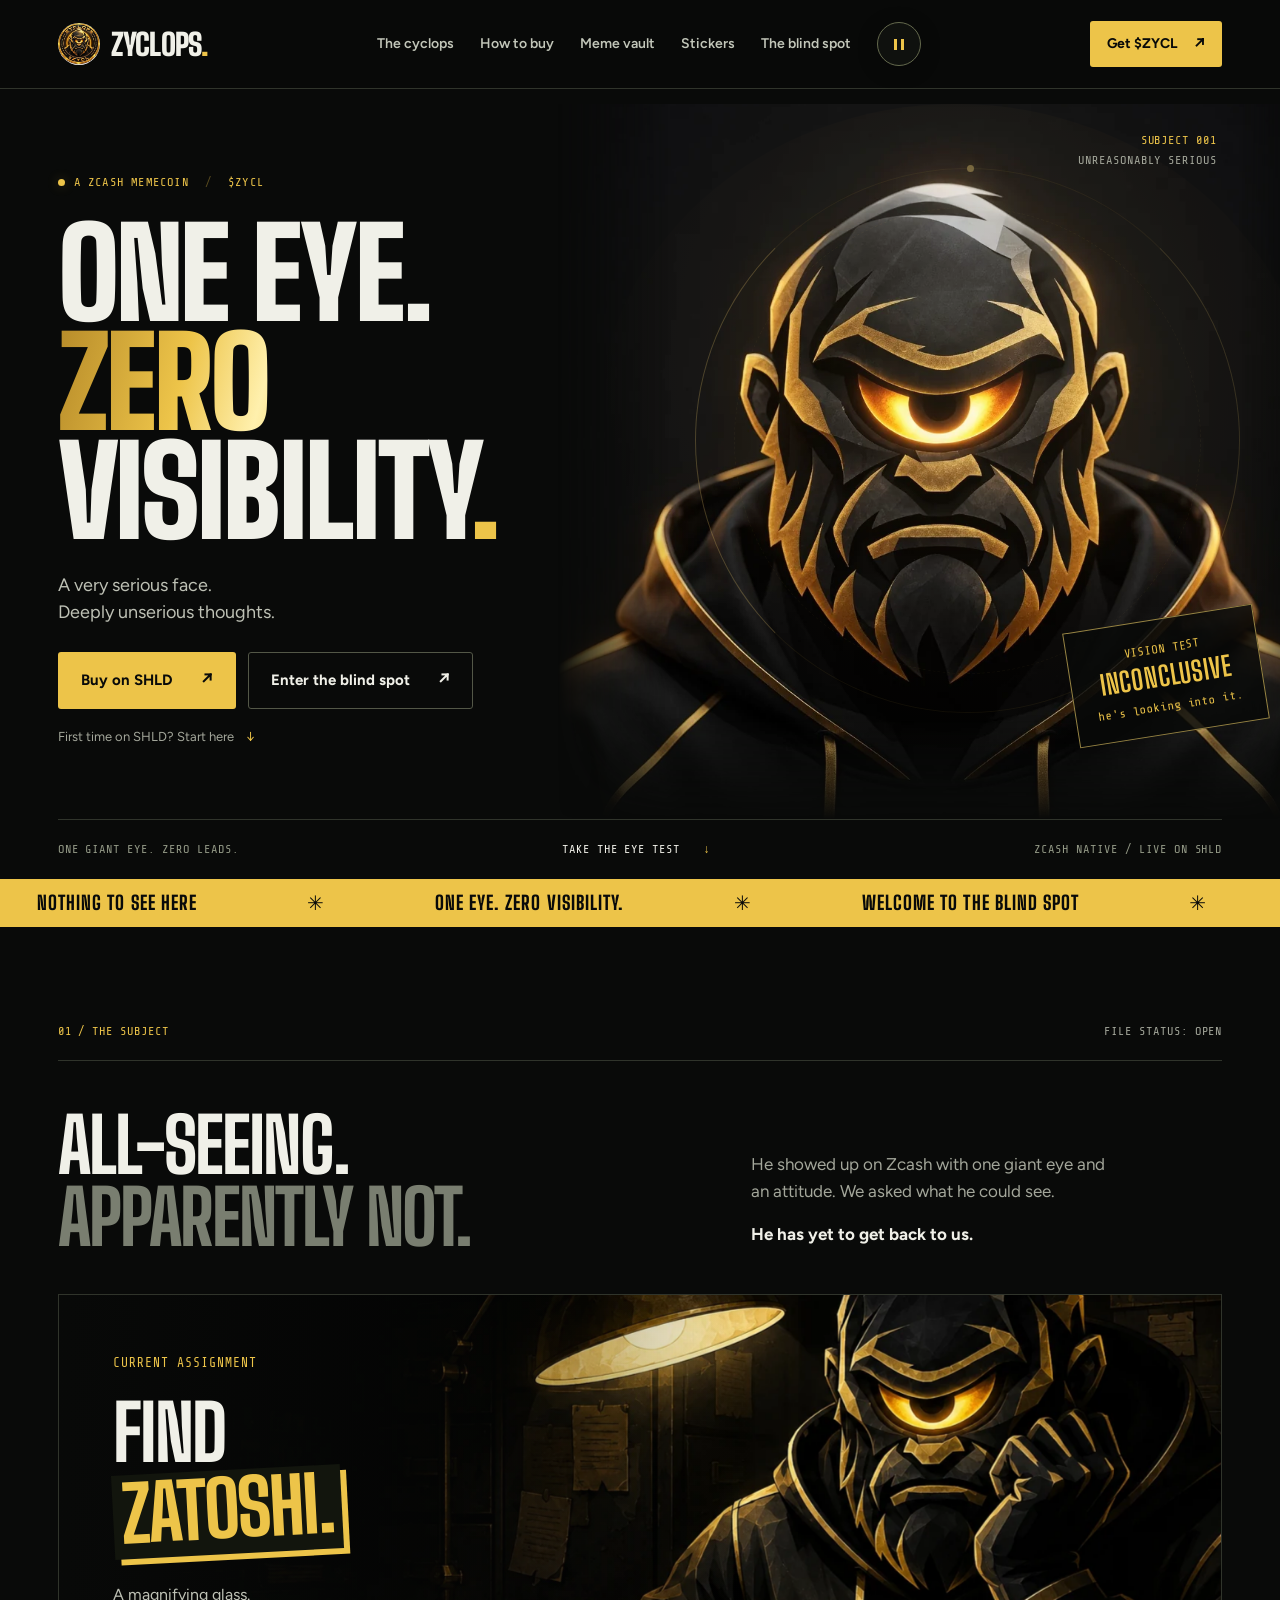
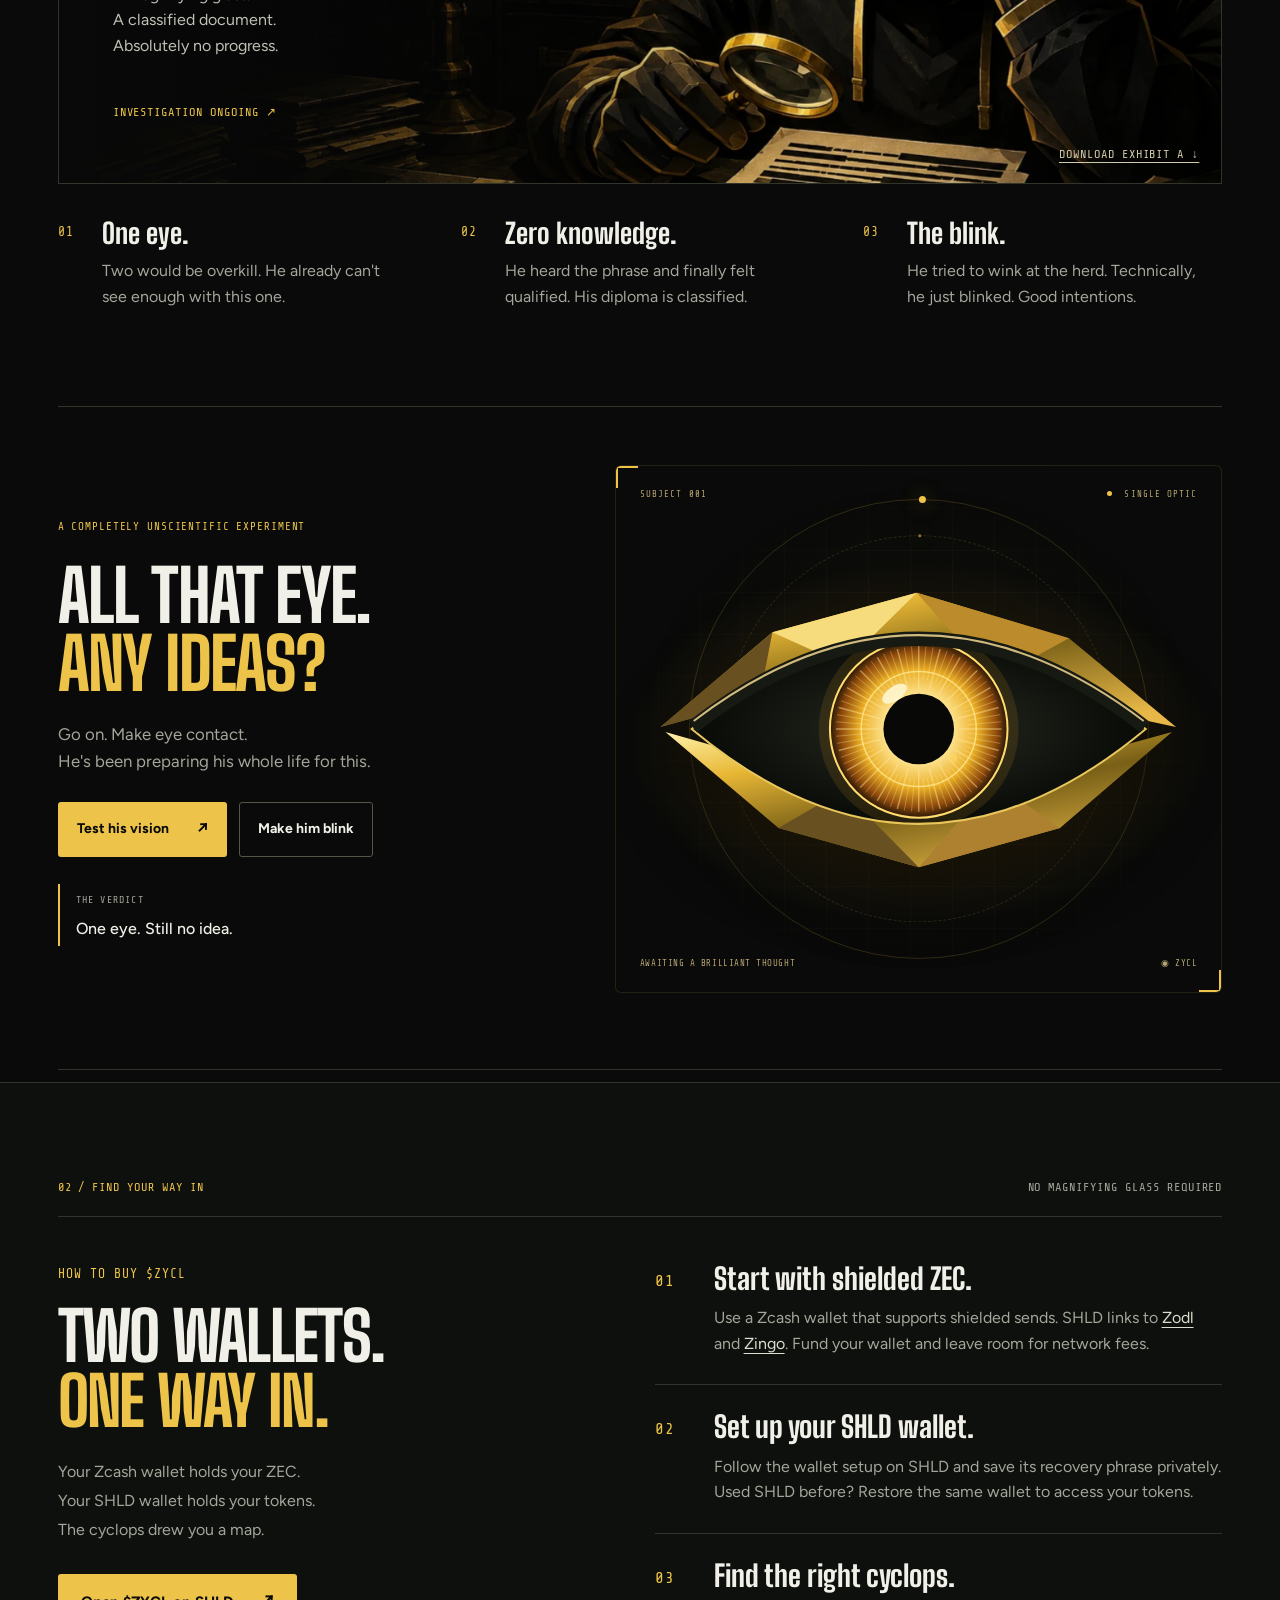
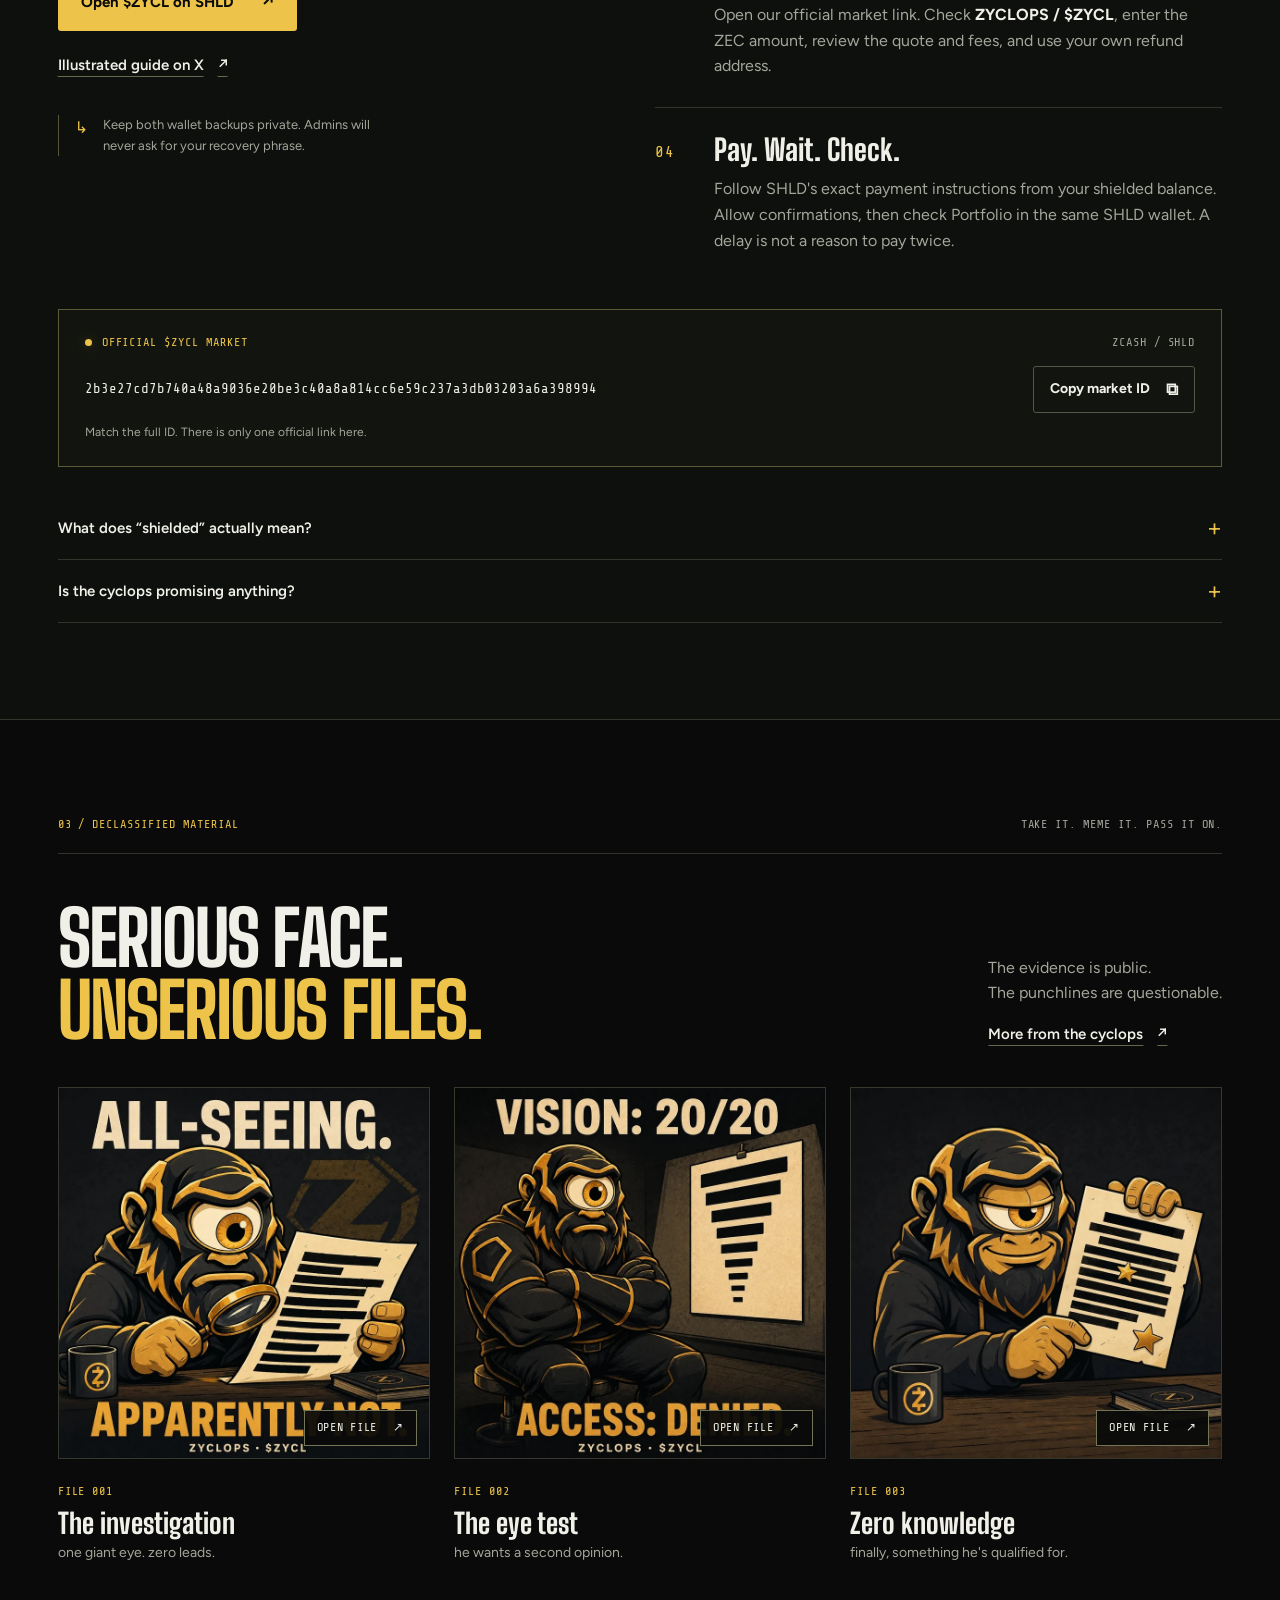
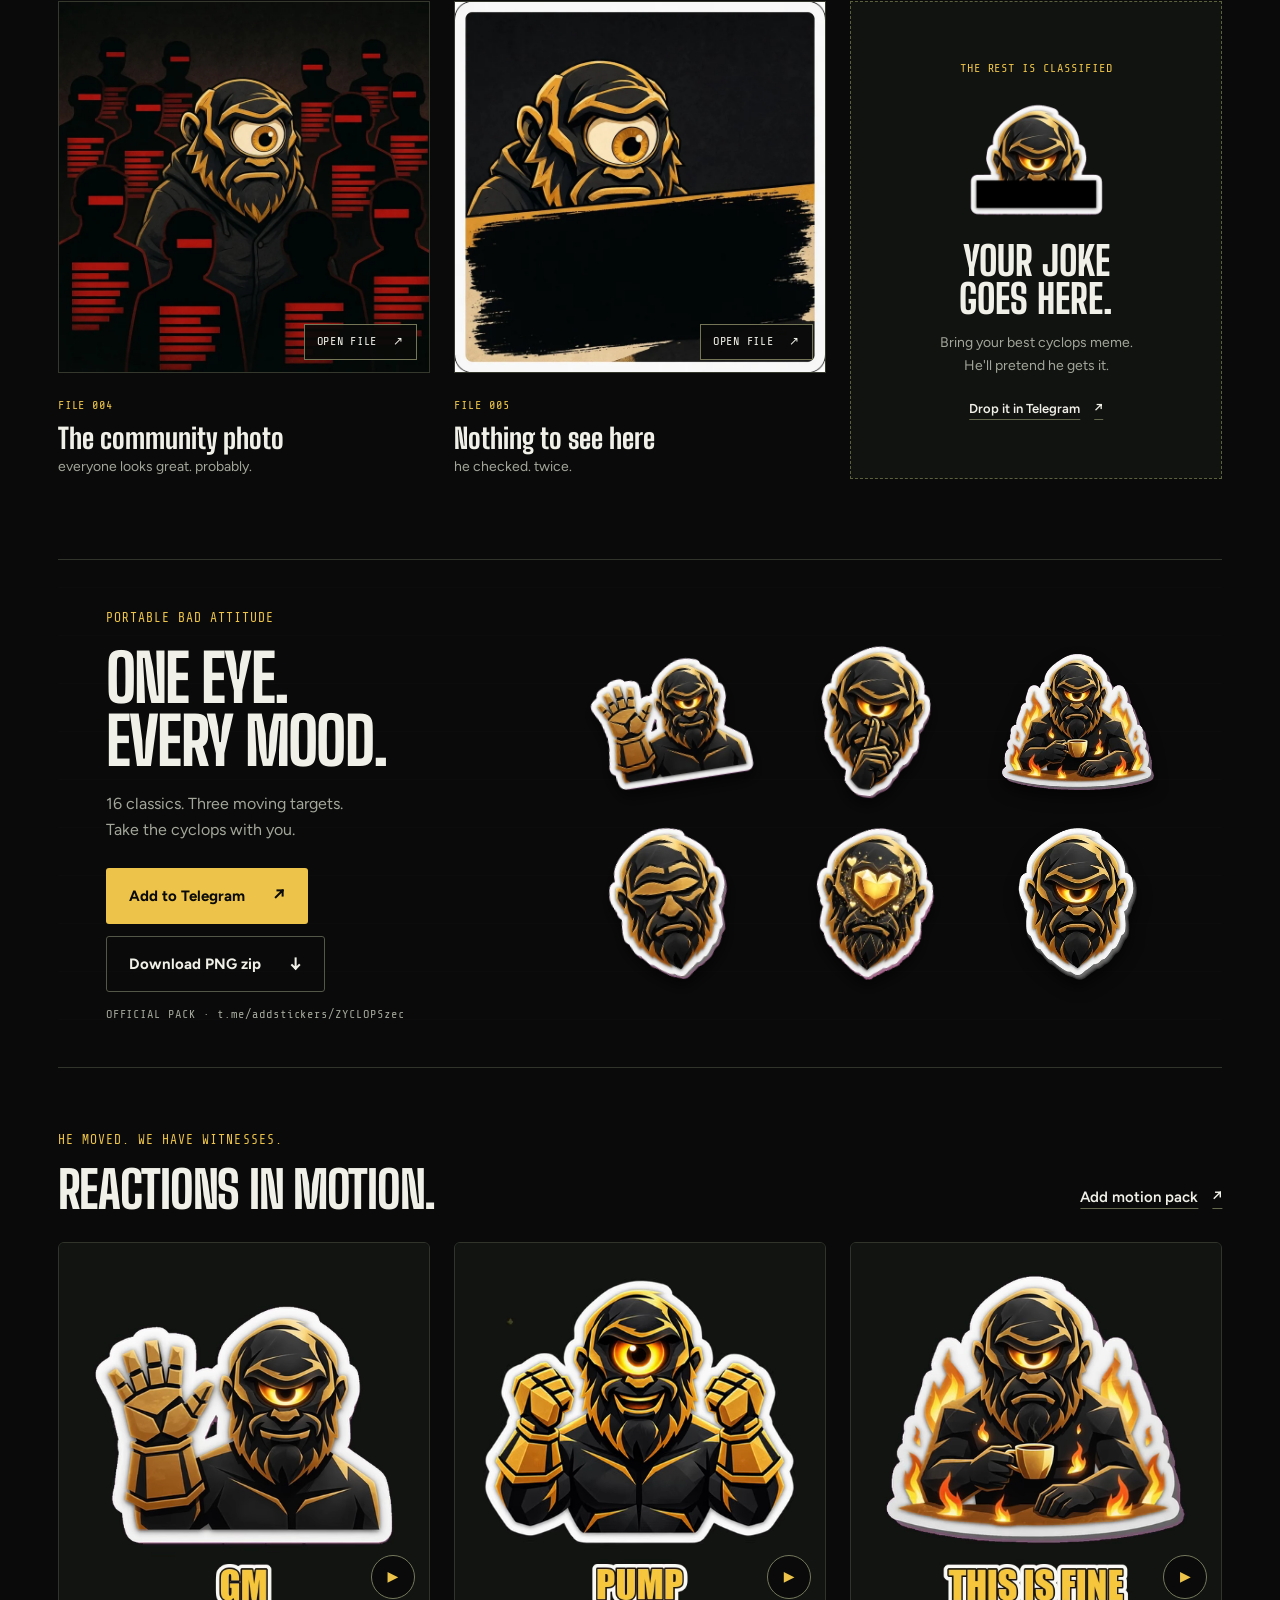
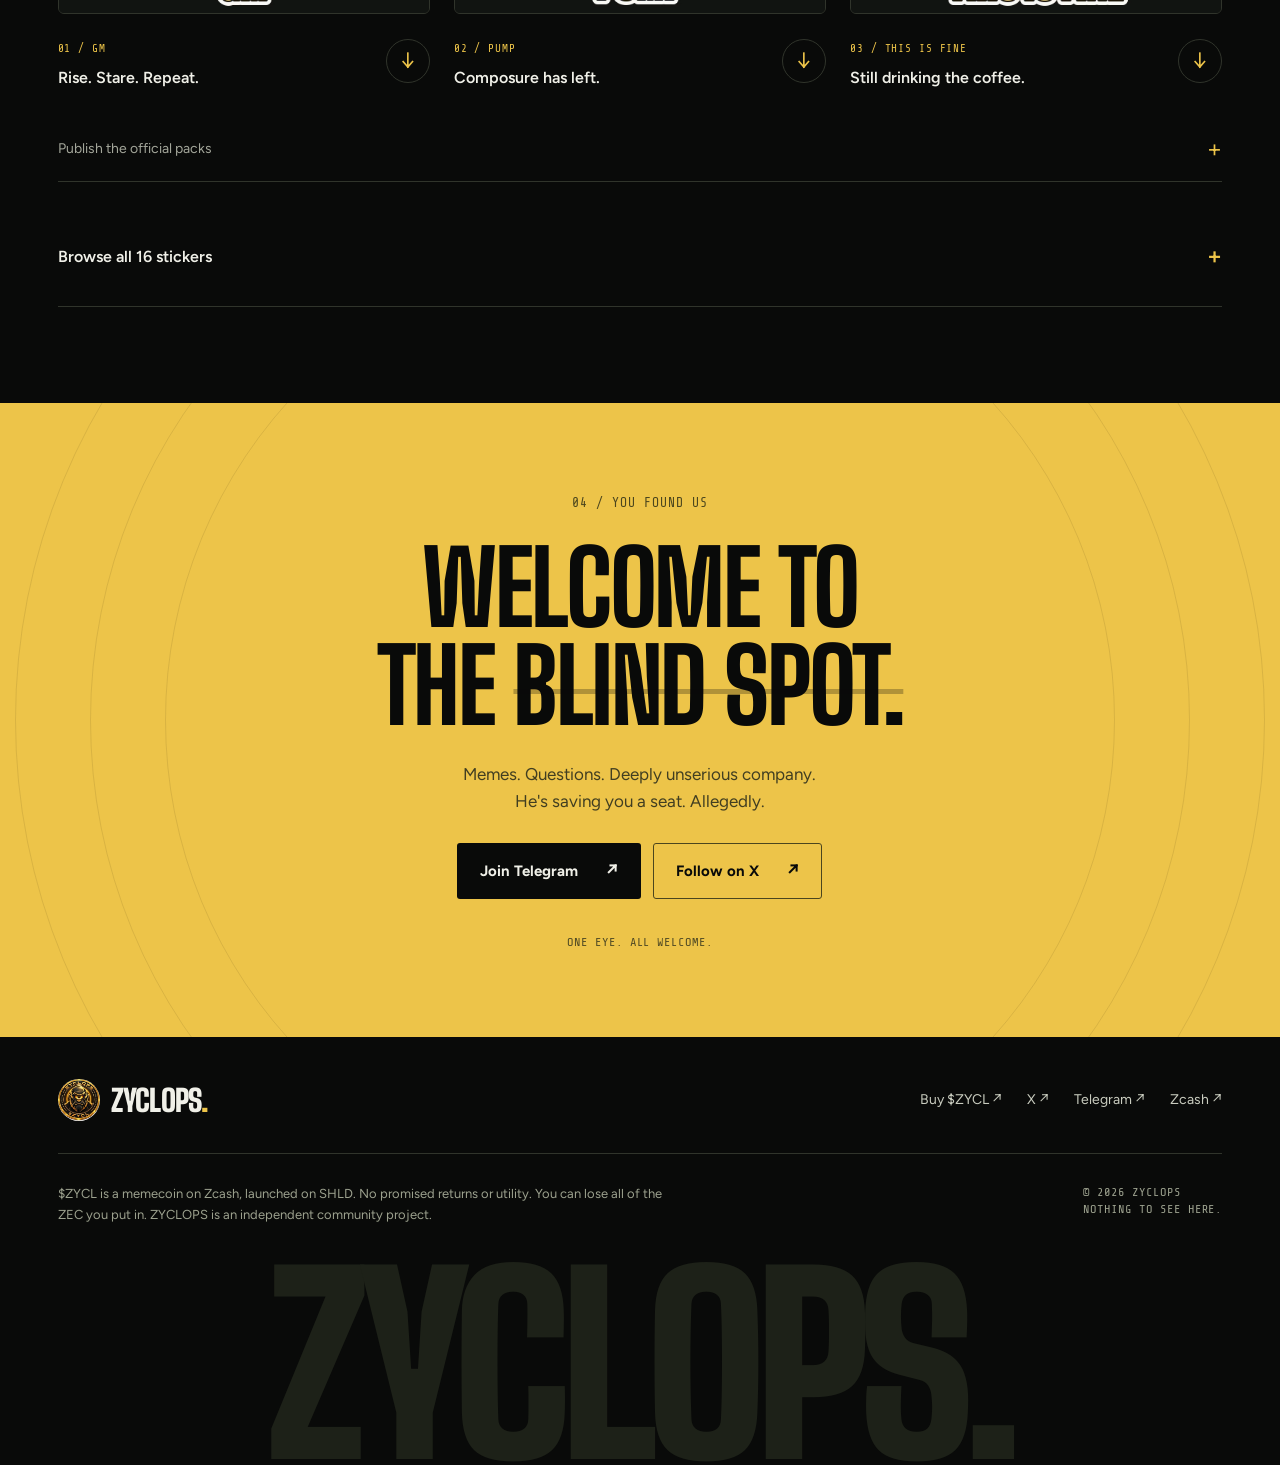
==== commit b4d23809: "Add official Telegram sticker pack links Point the sticker section at t.me/addstickers/ZYCLOPSzec an" ====
--- a/index.html
+++ b/index.html
@@ -733,12 +733,22 @@
                 16 classics. Three moving targets.<br />Take the cyclops with
                 you.
               </p>
-              <a
-                class="button button-gold"
-                href="assets/zyclops-sticker-pack.zip"
-                download
-                >Download sticker pack <span aria-hidden="true">↓</span></a
-              ><span class="download-note">16 PNG STICKERS / ZIP</span>
+              <div class="sticker-actions">
+                <a
+                  class="button button-gold"
+                  href="https://t.me/addstickers/ZYCLOPSzec"
+                  >Add to Telegram <span aria-hidden="true">↗</span></a
+                >
+                <a
+                  class="button button-outline"
+                  href="assets/zyclops-sticker-pack.zip"
+                  download
+                  >Download PNG zip <span aria-hidden="true">↓</span></a
+                >
+              </div>
+              <span class="download-note"
+                >OFFICIAL PACK · t.me/addstickers/ZYCLOPSzec</span
+              >
             </div>
             <div
               class="sticker-wall"
@@ -791,9 +801,8 @@
               </div>
               <a
                 class="text-link"
-                href="assets/zyclops-animated-stickers.zip"
-                download
-                >Get all three <span aria-hidden="true">↓</span></a
+                href="https://t.me/addstickers/ZYCLOPSzec_motion"
+                >Add motion pack <span aria-hidden="true">↗</span></a
               >
             </div>
             <div class="animated-grid">
@@ -944,14 +953,46 @@
             </div>
             <details class="animated-help">
               <summary>
-                Add them to Telegram <span aria-hidden="true">+</span>
+                Publish the official packs <span aria-hidden="true">+</span>
               </summary>
               <p>
-                Download the three stickers, open
-                <a href="https://t.me/Stickers">@Stickers</a> in Telegram and
-                send <strong>/newvideo</strong>. Give your pack a name, then
-                upload each WEBM as a file and choose its emoji. The ZIP
-                includes instructions.
+                An Add to Telegram link only works after the pack exists on
+                Telegram. Publish once from the account you want as owner
+                (ideally the same one behind
+                <a href="https://t.me/zyclopszec">@zyclopszec</a>), using these
+                exact short names.
+              </p>
+              <p>
+                <strong>16 static stickers:</strong> open
+                <a href="https://t.me/Stickers">@Stickers</a> →
+                <strong>/newpack</strong> → title <em>ZYCLOPS</em> → upload each
+                PNG from the zip → <strong>/publish</strong> → link name
+                <strong>ZYCLOPSzec</strong>. Then
+                <a href="https://t.me/addstickers/ZYCLOPSzec"
+                  >t.me/addstickers/ZYCLOPSzec</a
+                >
+                adds the whole set in one tap.
+              </p>
+              <p>
+                <strong>3 in motion:</strong> <strong>/newvideo</strong> → title
+                <em>ZYCLOPS in motion</em> → upload
+                <code>gm.webm</code>, <code>pump.webm</code>,
+                <code>fine.webm</code> as files, not compressed video →
+                <strong>/publish</strong> → link name
+                <strong>ZYCLOPSzec_motion</strong>. Then
+                <a href="https://t.me/addstickers/ZYCLOPSzec_motion"
+                  >t.me/addstickers/ZYCLOPSzec_motion</a
+                >.
+              </p>
+              <p>
+                Until those names are published, Telegram will say the set was
+                not found. After that, the buttons on this page work with no
+                further site change.
+                <a href="assets/zyclops-sticker-pack.zip" download>PNG zip</a>
+                ·
+                <a href="assets/zyclops-animated-stickers.zip" download
+                  >WEBM zip</a
+                >.
               </p>
             </details>
           </section>
@@ -1173,10 +1214,13 @@
               >
             </div>
             <p>
-              To make a Telegram pack, open
-              <a href="https://t.me/Stickers">@Stickers</a>, create a static
-              sticker pack, and upload the PNGs. Suggested emoji are included in
-              the ZIP.
+              Official collection:
+              <a href="https://t.me/addstickers/ZYCLOPSzec"
+                >Add the 16 stickers</a
+              >.
+              Publish them once via
+              <a href="https://t.me/Stickers">@Stickers</a> with the short name
+              <strong>ZYCLOPSzec</strong>. Emoji for each file are in the ZIP.
             </p>
           </details>
         </div>
--- a/styles.css
+++ b/styles.css
@@ -858,6 +858,12 @@
   color: var(--muted);
   margin-bottom: 25px;
 }
+.sticker-actions {
+  display: flex;
+  flex-wrap: wrap;
+  gap: 12px;
+  align-items: center;
+}
 .download-note {
   display: block;
   font-size: 0.625rem;
@@ -1243,6 +1249,9 @@
   .sticker-copy .button {
     font-size: 0.8125rem;
     gap: 12px;
+  }
+  .sticker-actions {
+    justify-content: flex-start;
   }
   .footer-links {
     gap: 18px;
@@ -1609,6 +1618,9 @@
   }
   .sticker-copy .button {
     font-size: 0.9375rem;
+  }
+  .sticker-actions {
+    justify-content: center;
   }
   .sticker-wall {
     gap: 5px;
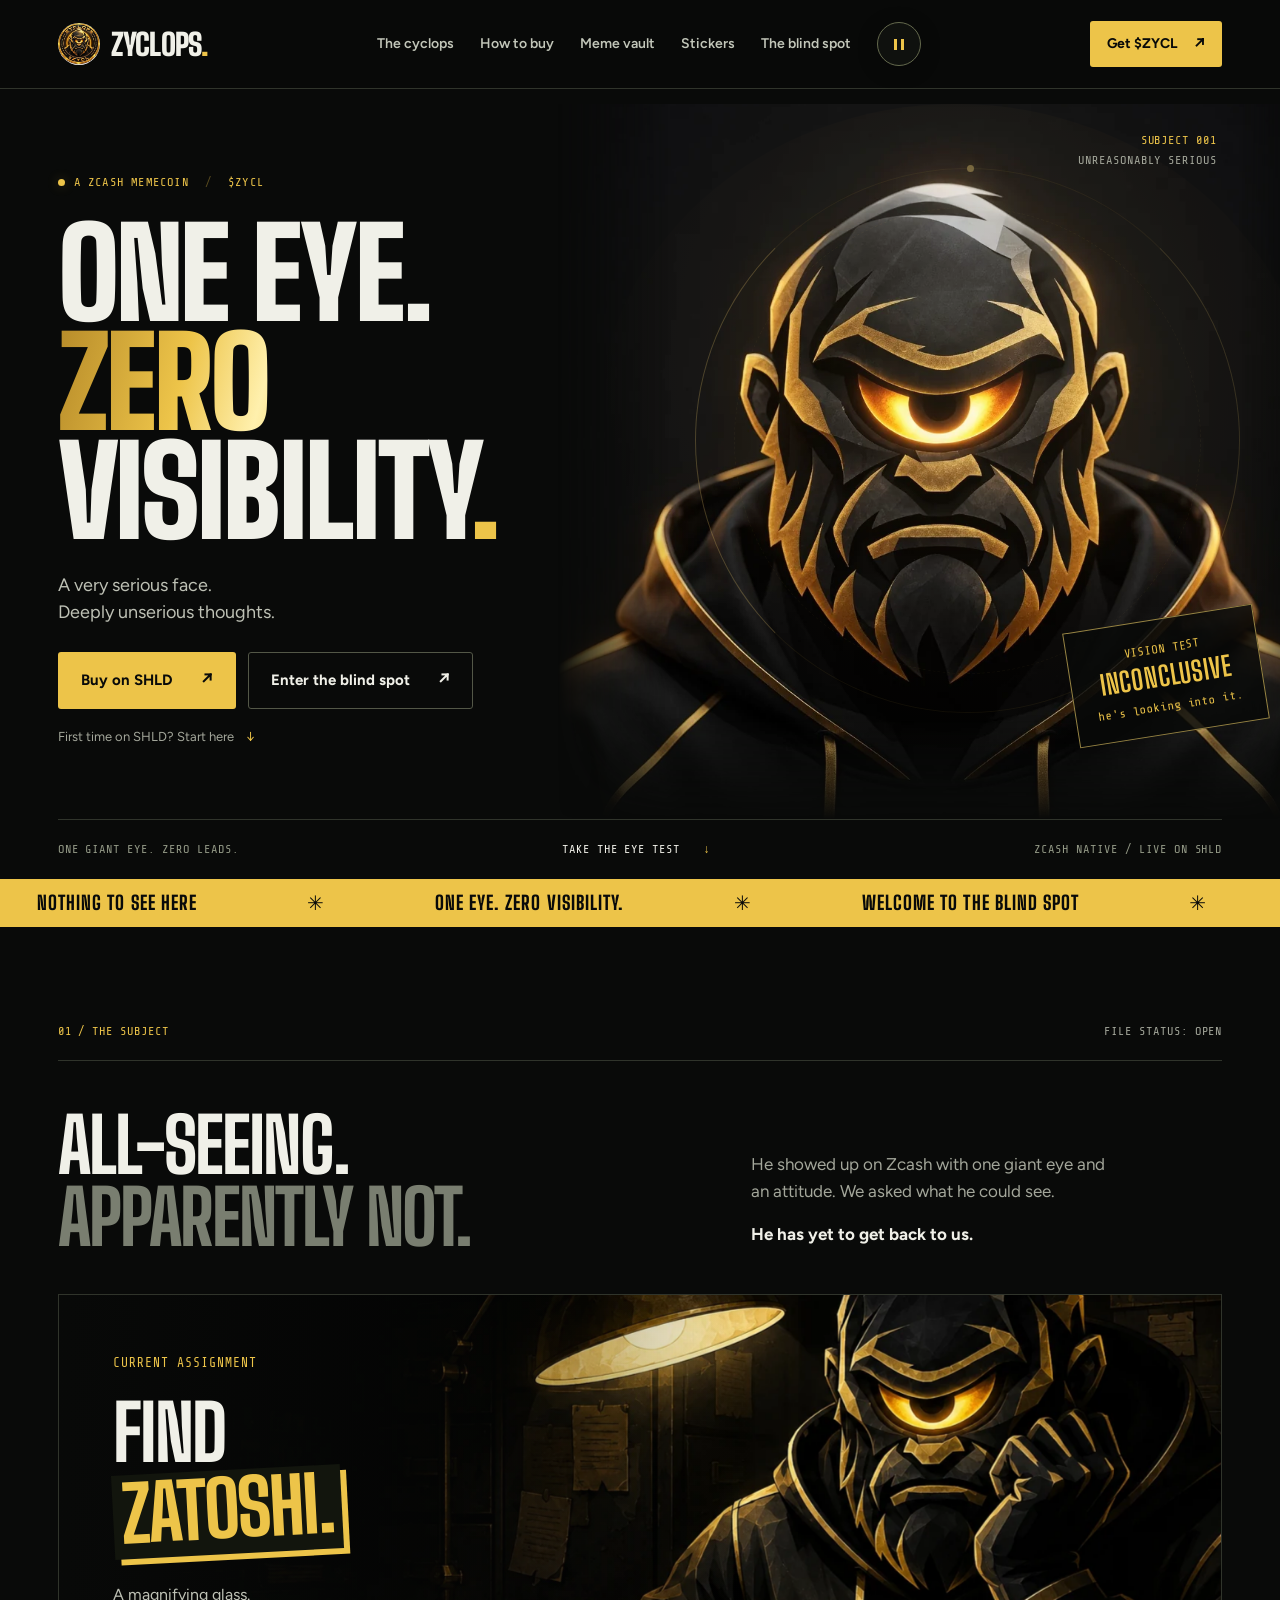
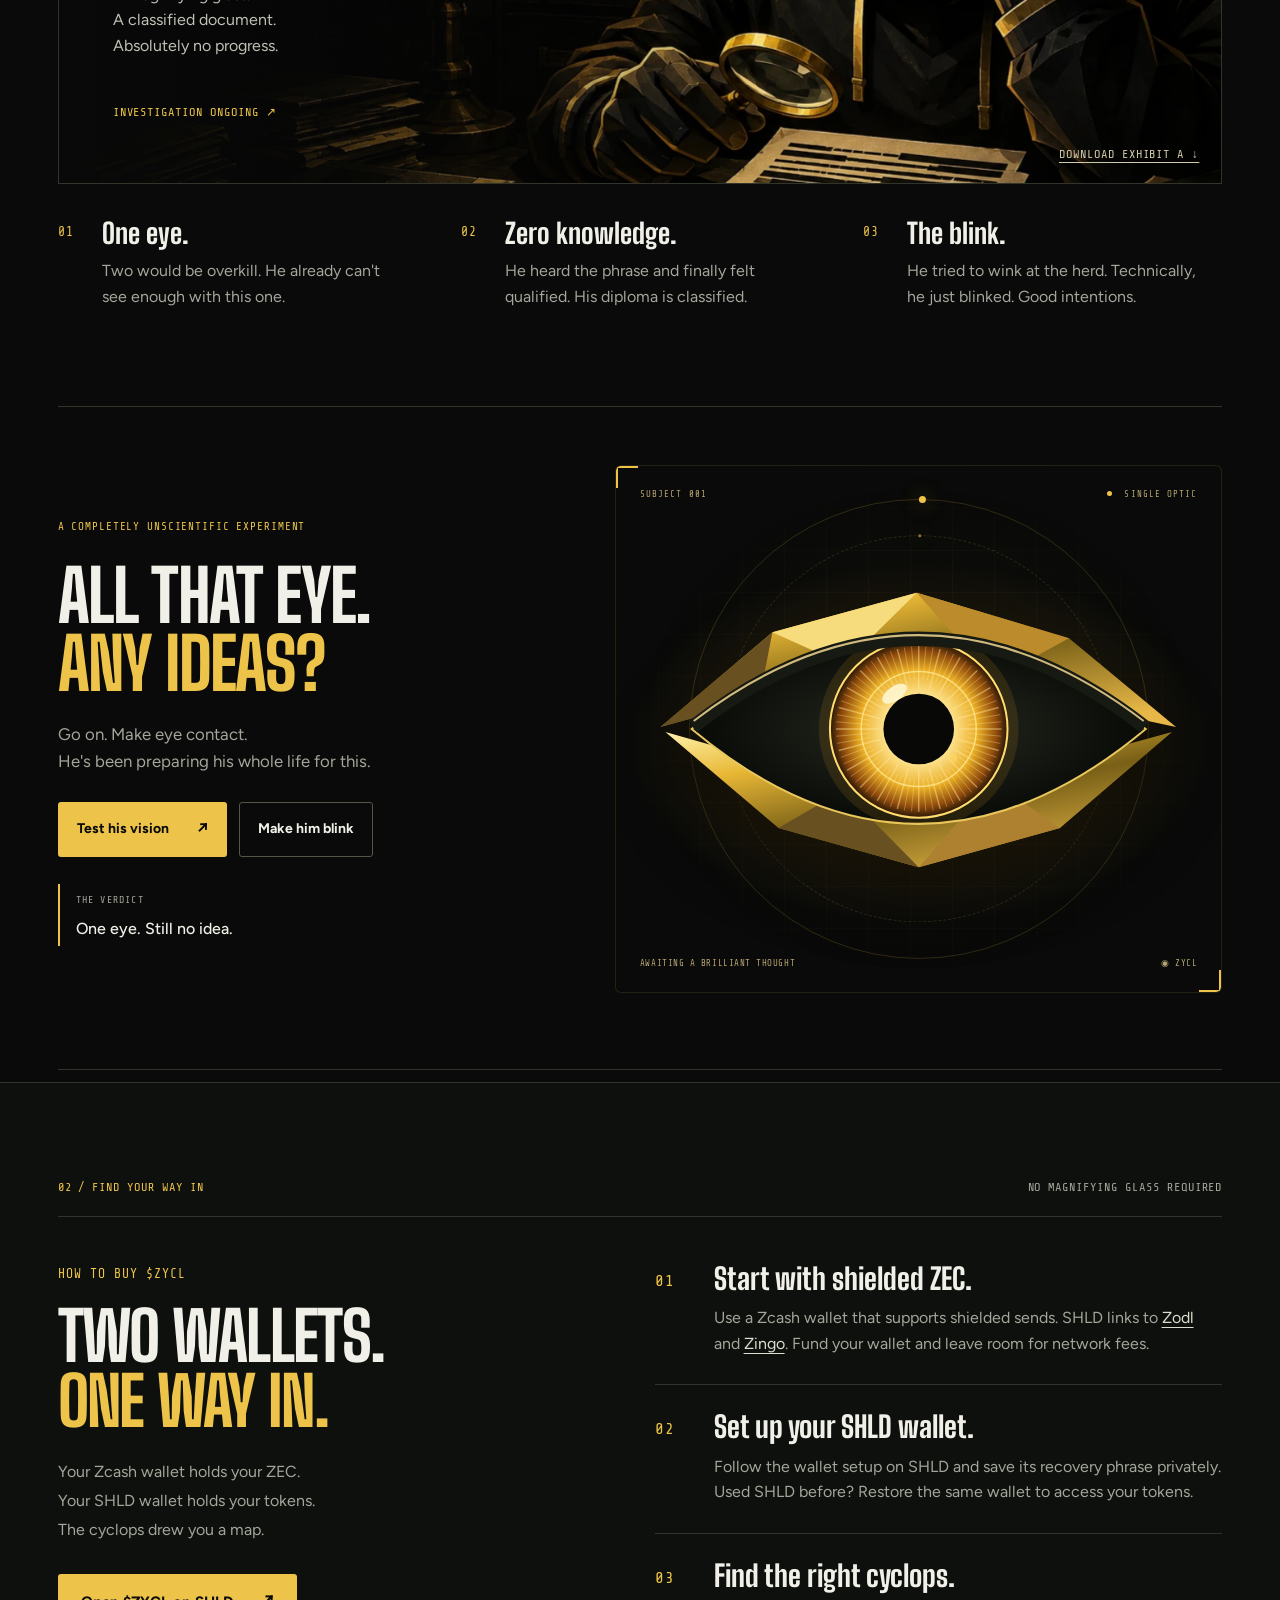
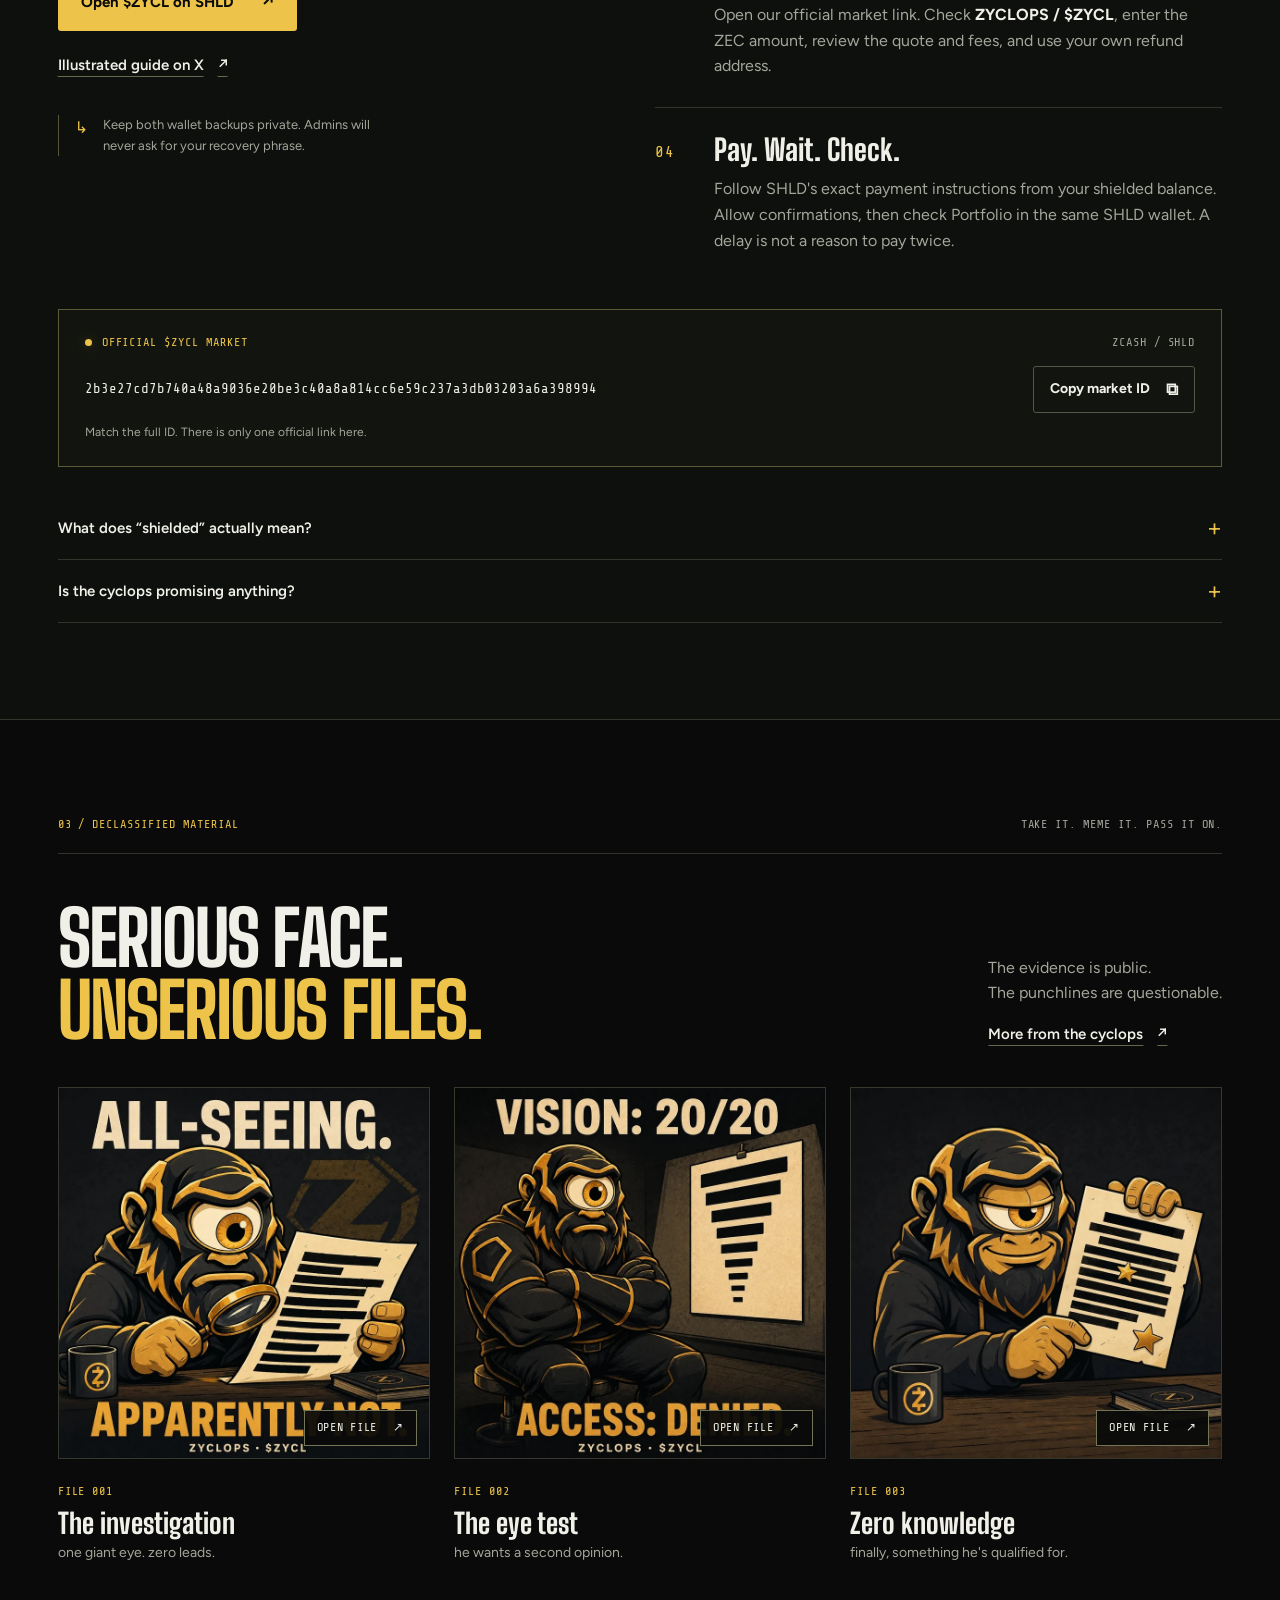
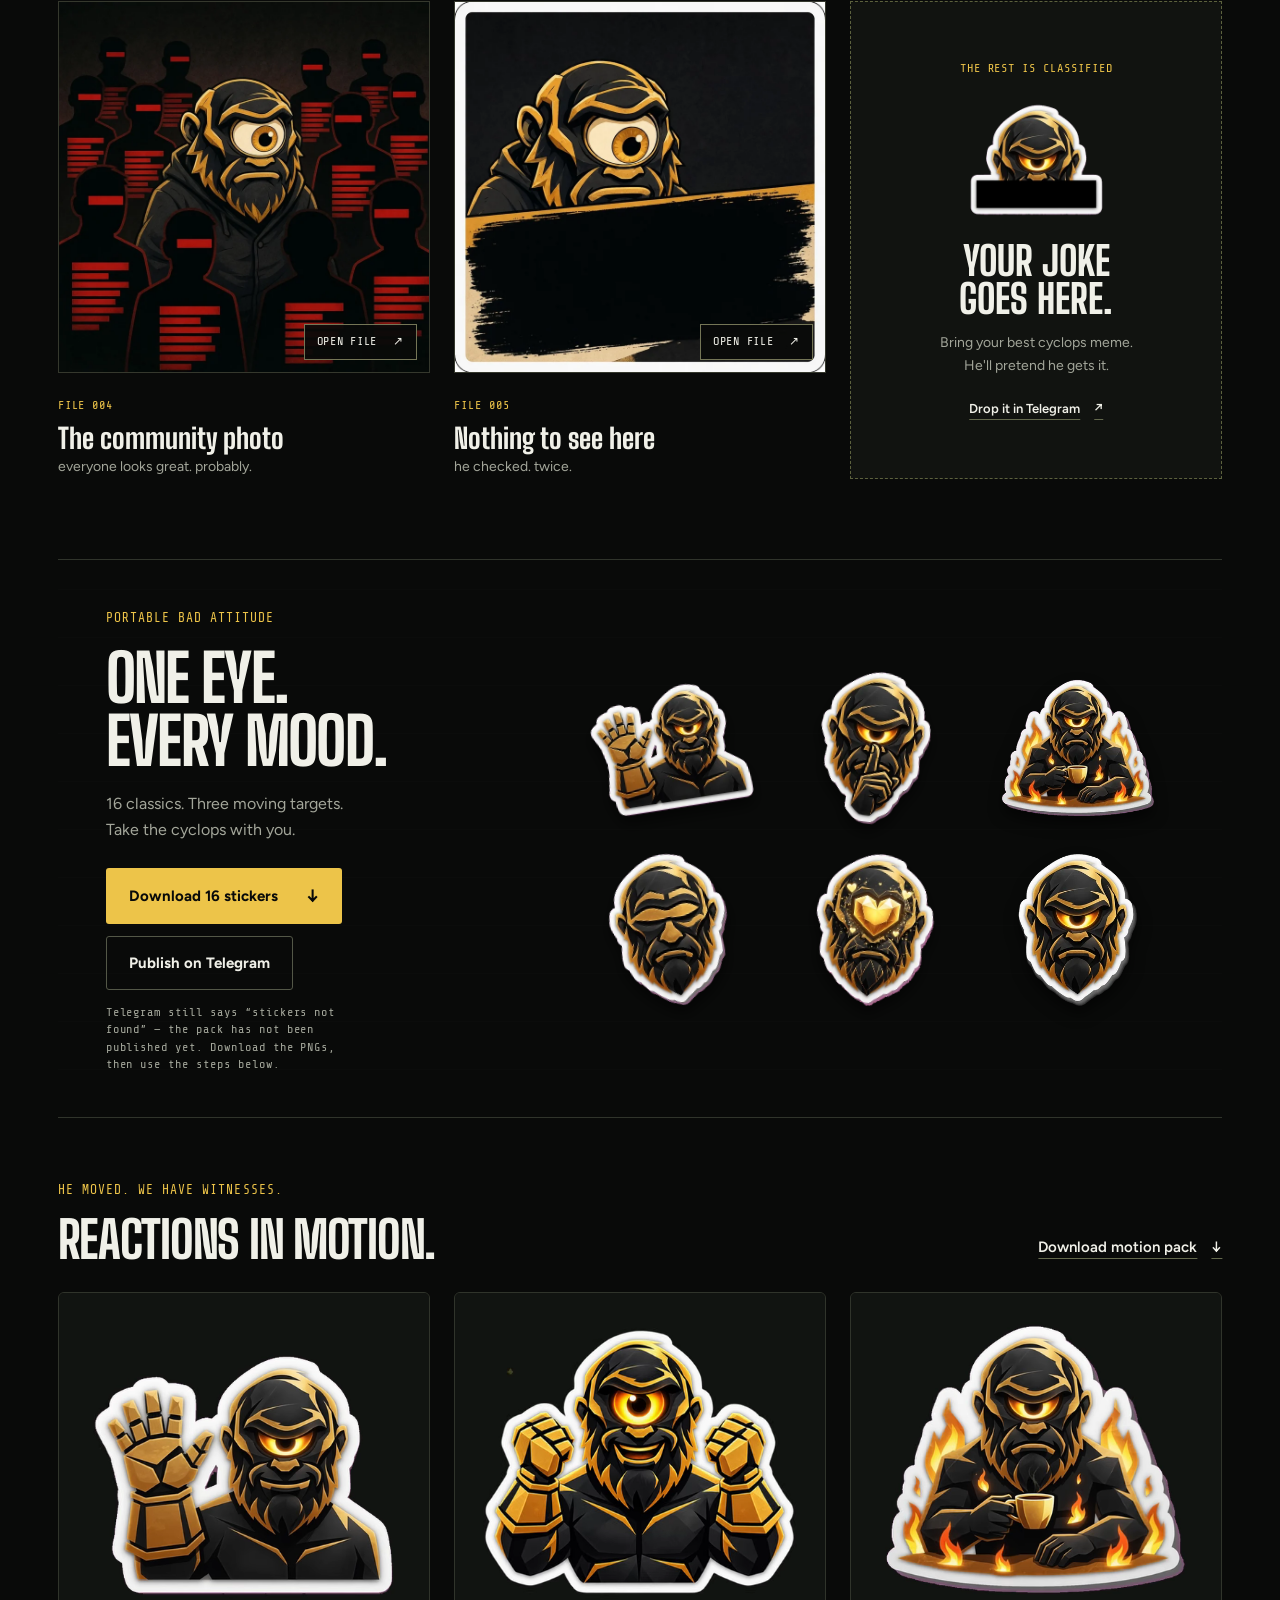
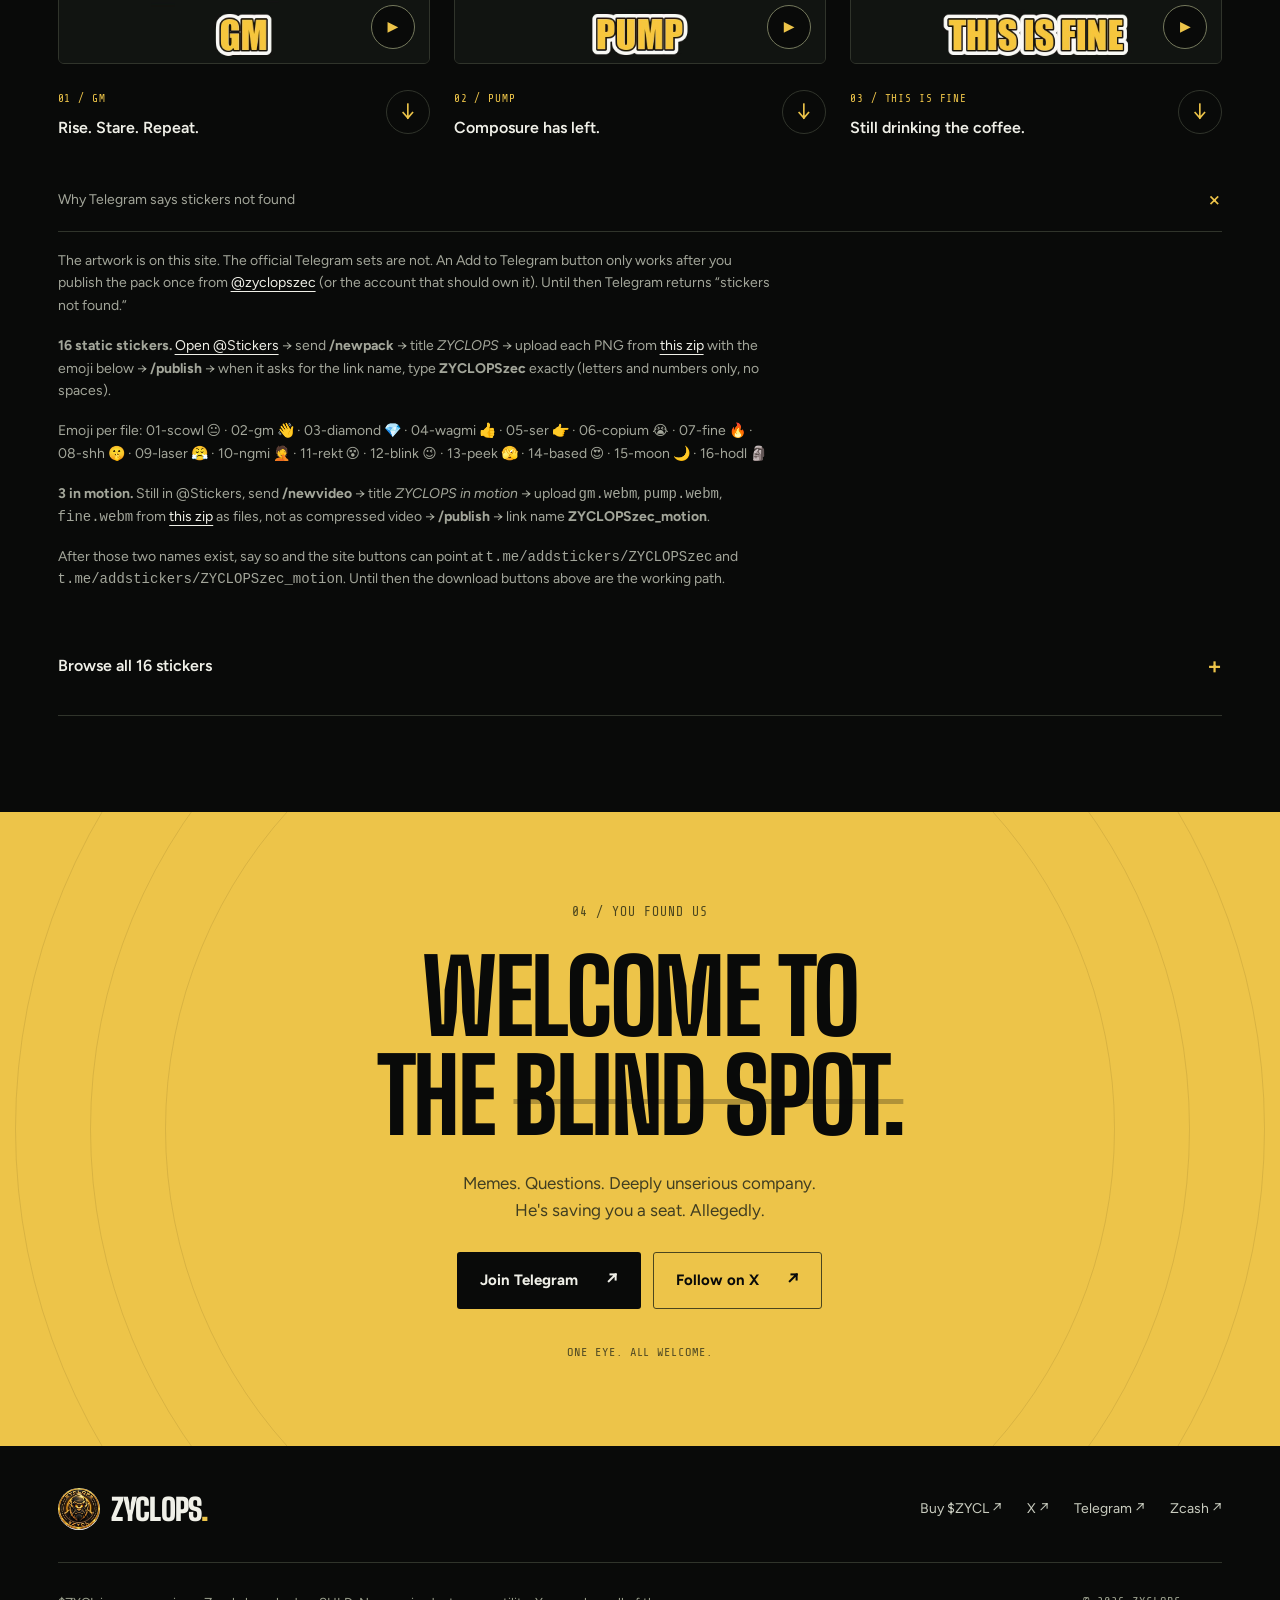
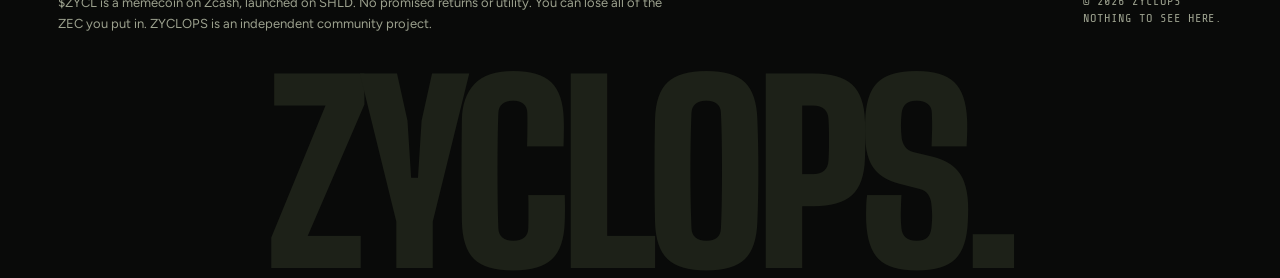
==== commit bb40ffbf: "Stop linking to unpublished Telegram sticker packs. ZYCLOPSzec and ZYCLOPSzec_motion are not created" ====
--- a/index.html
+++ b/index.html
@@ -736,18 +736,20 @@
               <div class="sticker-actions">
                 <a
                   class="button button-gold"
-                  href="https://t.me/addstickers/ZYCLOPSzec"
-                  >Add to Telegram <span aria-hidden="true">↗</span></a
+                  href="assets/zyclops-sticker-pack.zip"
+                  download
+                  >Download 16 stickers <span aria-hidden="true">↓</span></a
                 >
                 <a
                   class="button button-outline"
-                  href="assets/zyclops-sticker-pack.zip"
-                  download
-                  >Download PNG zip <span aria-hidden="true">↓</span></a
+                  href="#publish-stickers"
+                  >Publish on Telegram</a
                 >
               </div>
               <span class="download-note"
-                >OFFICIAL PACK · t.me/addstickers/ZYCLOPSzec</span
+                >Telegram still says “stickers not found” — the pack has not
+                been published yet. Download the PNGs, then use the steps
+                below.</span
               >
             </div>
             <div
@@ -801,8 +803,9 @@
               </div>
               <a
                 class="text-link"
-                href="https://t.me/addstickers/ZYCLOPSzec_motion"
-                >Add motion pack <span aria-hidden="true">↗</span></a
+                href="assets/zyclops-animated-stickers.zip"
+                download
+                >Download motion pack <span aria-hidden="true">↓</span></a
               >
             </div>
             <div class="animated-grid">
@@ -951,48 +954,52 @@
                 </div>
               </article>
             </div>
-            <details class="animated-help">
+            <details class="animated-help" id="publish-stickers" open>
               <summary>
-                Publish the official packs <span aria-hidden="true">+</span>
+                Why Telegram says stickers not found
+                <span aria-hidden="true">+</span>
               </summary>
               <p>
-                An Add to Telegram link only works after the pack exists on
-                Telegram. Publish once from the account you want as owner
-                (ideally the same one behind
-                <a href="https://t.me/zyclopszec">@zyclopszec</a>), using these
-                exact short names.
+                The artwork is on this site. The official Telegram sets are not.
+                An Add to Telegram button only works after you publish the pack
+                once from
+                <a href="https://t.me/zyclopszec">@zyclopszec</a> (or the
+                account that should own it). Until then Telegram returns
+                “stickers not found.”
               </p>
               <p>
-                <strong>16 static stickers:</strong> open
-                <a href="https://t.me/Stickers">@Stickers</a> →
+                <strong>16 static stickers.</strong>
+                <a href="https://t.me/Stickers">Open @Stickers</a> → send
                 <strong>/newpack</strong> → title <em>ZYCLOPS</em> → upload each
-                PNG from the zip → <strong>/publish</strong> → link name
-                <strong>ZYCLOPSzec</strong>. Then
-                <a href="https://t.me/addstickers/ZYCLOPSzec"
-                  >t.me/addstickers/ZYCLOPSzec</a
-                >
-                adds the whole set in one tap.
+                PNG from
+                <a href="assets/zyclops-sticker-pack.zip" download>this zip</a>
+                with the emoji below → <strong>/publish</strong> → when it asks
+                for the link name, type <strong>ZYCLOPSzec</strong> exactly
+                (letters and numbers only, no spaces).
               </p>
               <p>
-                <strong>3 in motion:</strong> <strong>/newvideo</strong> → title
-                <em>ZYCLOPS in motion</em> → upload
-                <code>gm.webm</code>, <code>pump.webm</code>,
-                <code>fine.webm</code> as files, not compressed video →
-                <strong>/publish</strong> → link name
-                <strong>ZYCLOPSzec_motion</strong>. Then
-                <a href="https://t.me/addstickers/ZYCLOPSzec_motion"
-                  >t.me/addstickers/ZYCLOPSzec_motion</a
-                >.
+                Emoji per file: 01-scowl 😐 · 02-gm 👋 · 03-diamond 💎 ·
+                04-wagmi 👍 · 05-ser 👉 · 06-copium 😭 · 07-fine 🔥 · 08-shh 🤫
+                · 09-laser 😤 · 10-ngmi 🤦 · 11-rekt 😵 · 12-blink 😉 · 13-peek
+                🫣 · 14-based 😍 · 15-moon 🌙 · 16-hodl 🗿
               </p>
               <p>
-                Until those names are published, Telegram will say the set was
-                not found. After that, the buttons on this page work with no
-                further site change.
-                <a href="assets/zyclops-sticker-pack.zip" download>PNG zip</a>
-                ·
+                <strong>3 in motion.</strong> Still in @Stickers, send
+                <strong>/newvideo</strong> → title <em>ZYCLOPS in motion</em> →
+                upload <code>gm.webm</code>, <code>pump.webm</code>,
+                <code>fine.webm</code> from
                 <a href="assets/zyclops-animated-stickers.zip" download
-                  >WEBM zip</a
-                >.
+                  >this zip</a
+                >
+                as files, not as compressed video → <strong>/publish</strong> →
+                link name <strong>ZYCLOPSzec_motion</strong>.
+              </p>
+              <p>
+                After those two names exist, say so and the site buttons can
+                point at
+                <code>t.me/addstickers/ZYCLOPSzec</code> and
+                <code>t.me/addstickers/ZYCLOPSzec_motion</code>. Until then the
+                download buttons above are the working path.
               </p>
             </details>
           </section>
@@ -1214,13 +1221,10 @@
               >
             </div>
             <p>
-              Official collection:
-              <a href="https://t.me/addstickers/ZYCLOPSzec"
-                >Add the 16 stickers</a
-              >.
-              Publish them once via
-              <a href="https://t.me/Stickers">@Stickers</a> with the short name
-              <strong>ZYCLOPSzec</strong>. Emoji for each file are in the ZIP.
+              Download the
+              <a href="assets/zyclops-sticker-pack.zip" download>16 PNG stickers</a>.
+              Telegram add-links stay dead until the pack is published via
+              <a href="#publish-stickers">@Stickers as ZYCLOPSzec</a>.
             </p>
           </details>
         </div>
--- a/styles.css
+++ b/styles.css
@@ -866,9 +866,14 @@
 }
 .download-note {
   display: block;
-  font-size: 0.625rem;
+  font-size: 0.75rem;
+  line-height: 1.45;
   color: var(--muted);
   margin-top: 14px;
+  max-width: 42ch;
+}
+#publish-stickers {
+  scroll-margin-top: 96px;
 }
 .sticker-wall {
   display: grid;
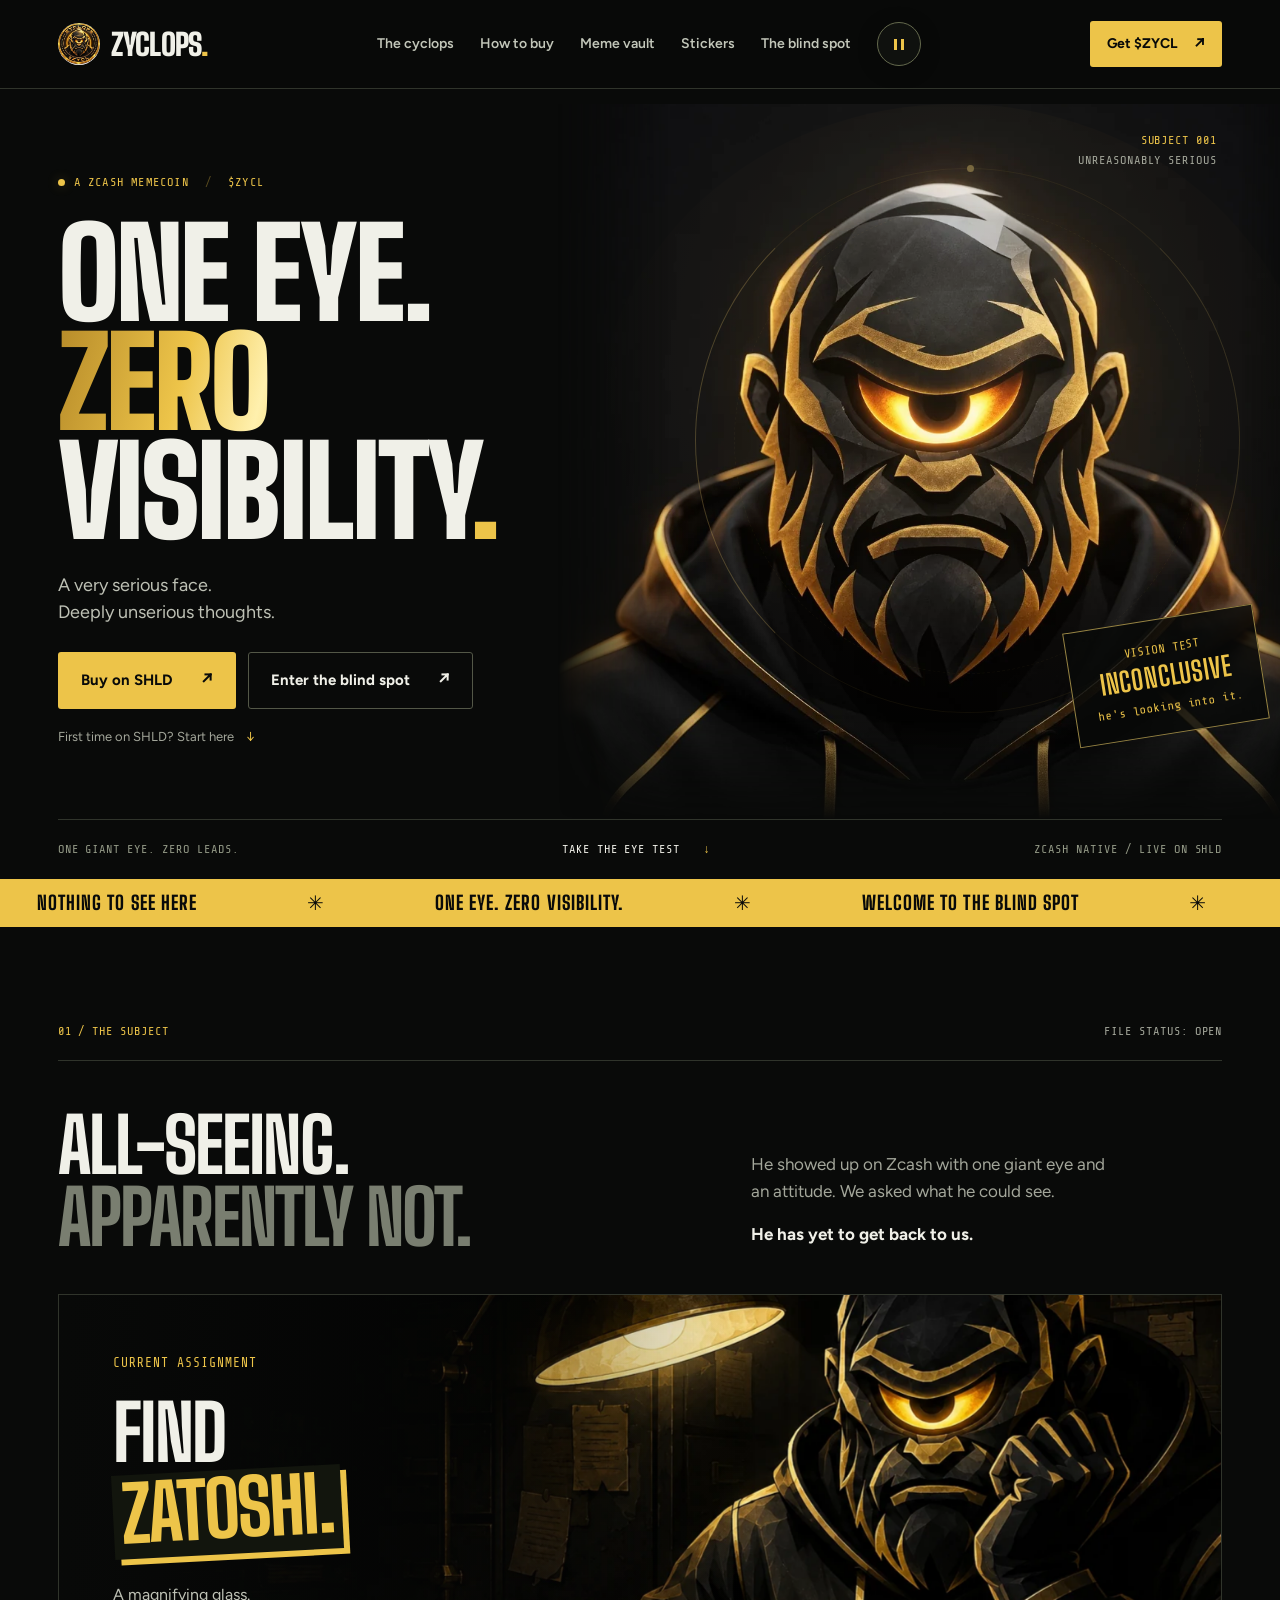
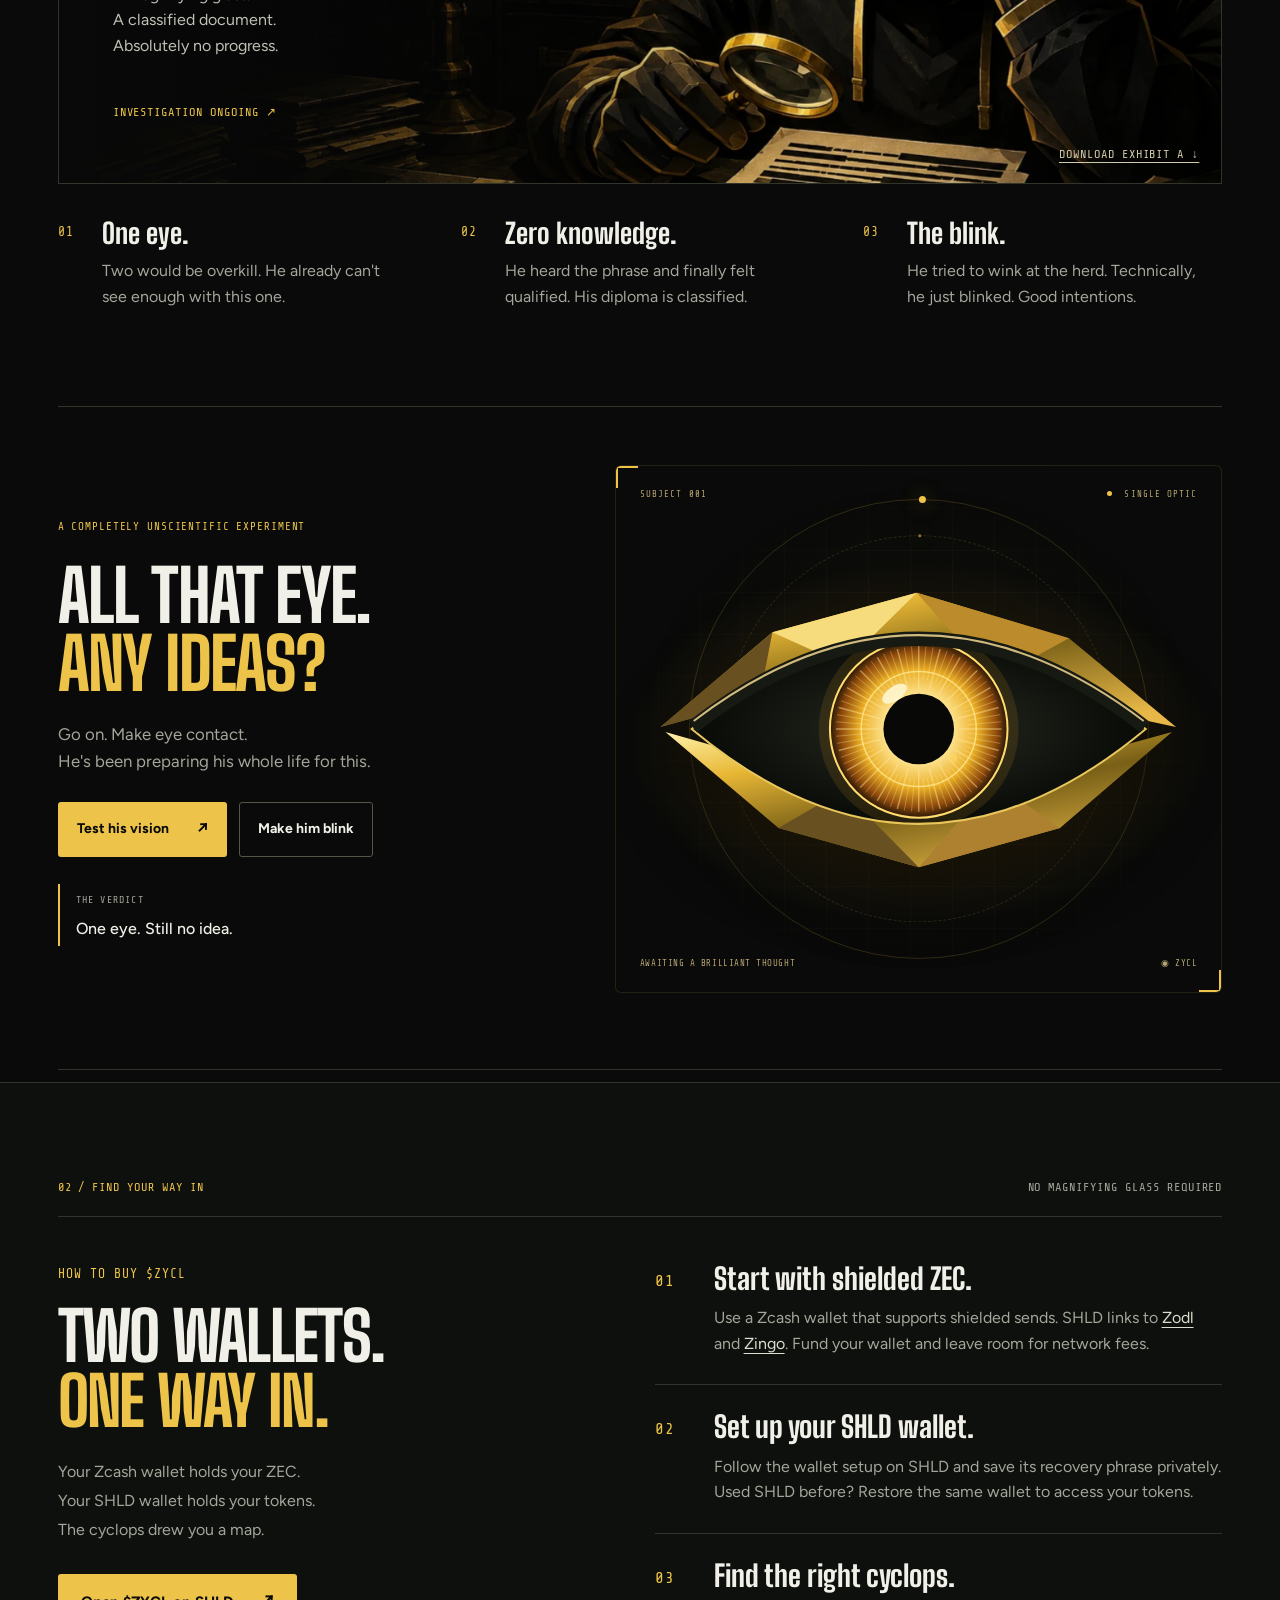
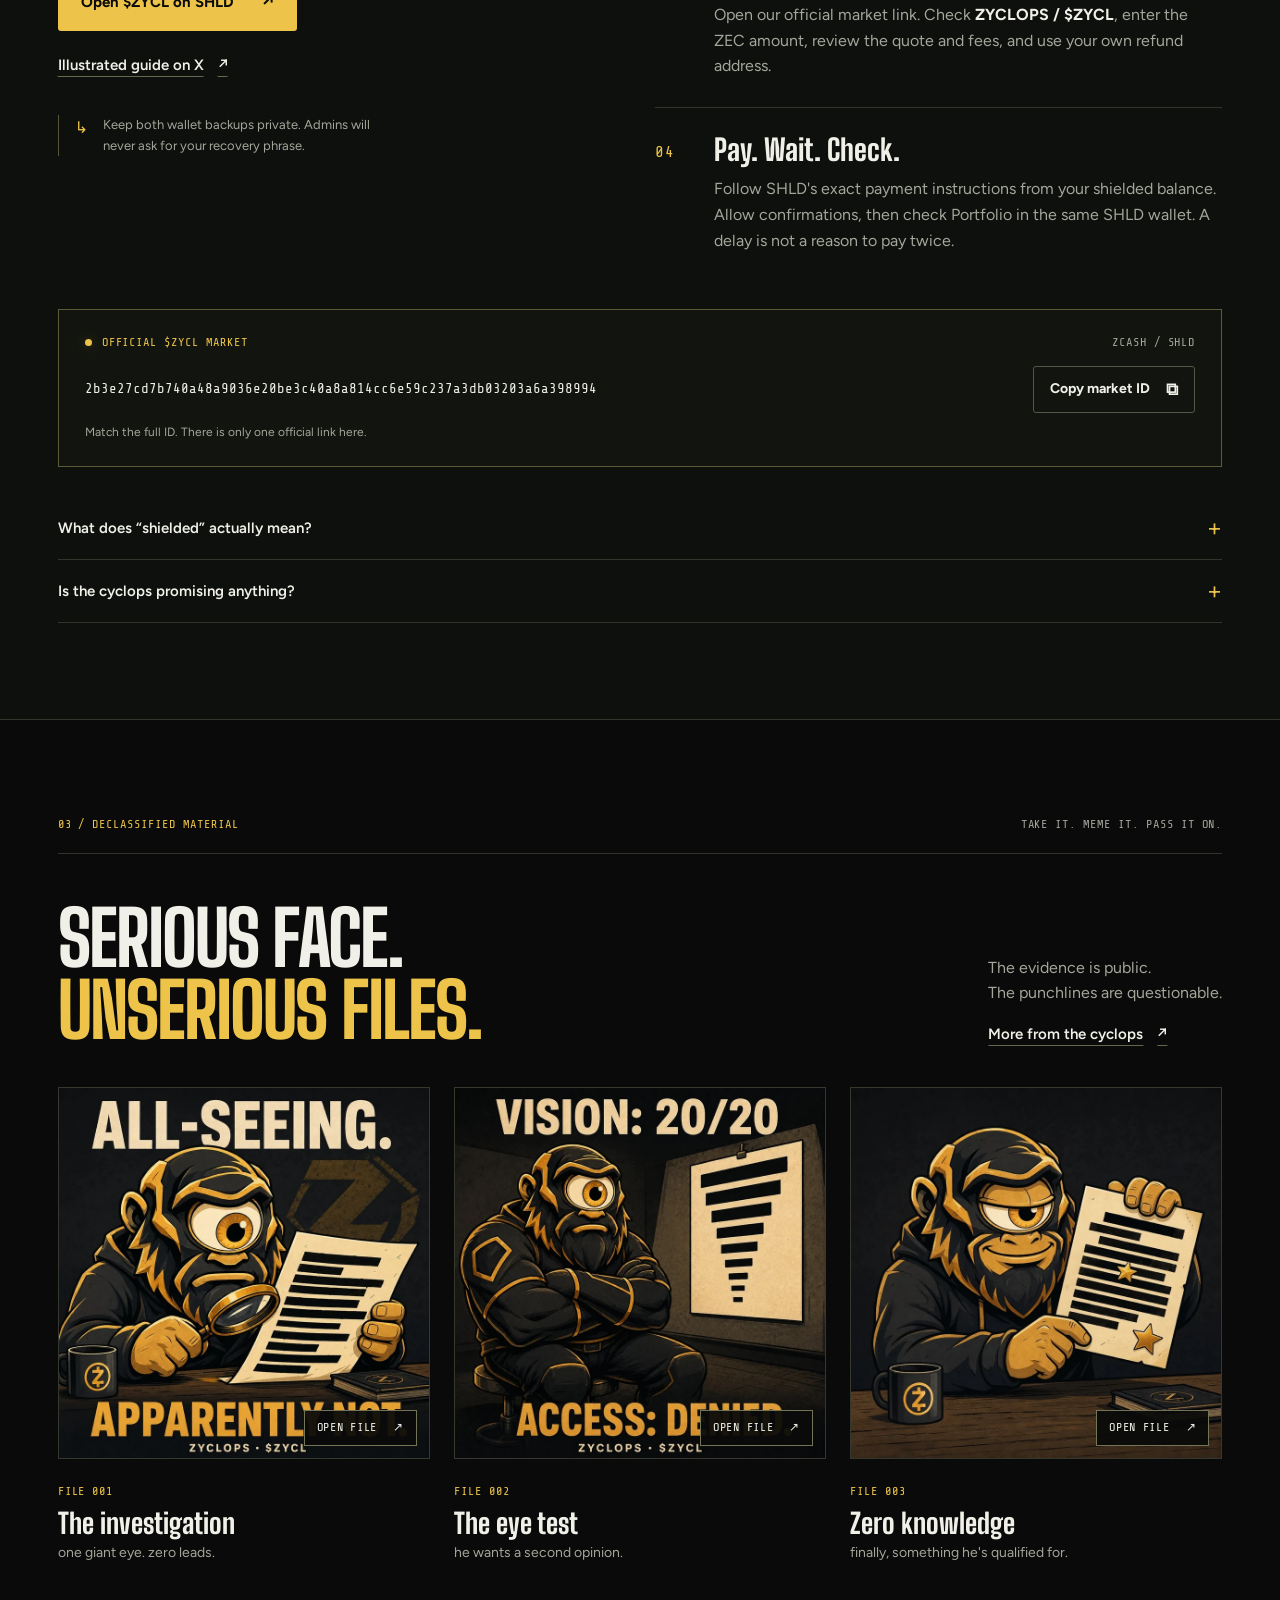
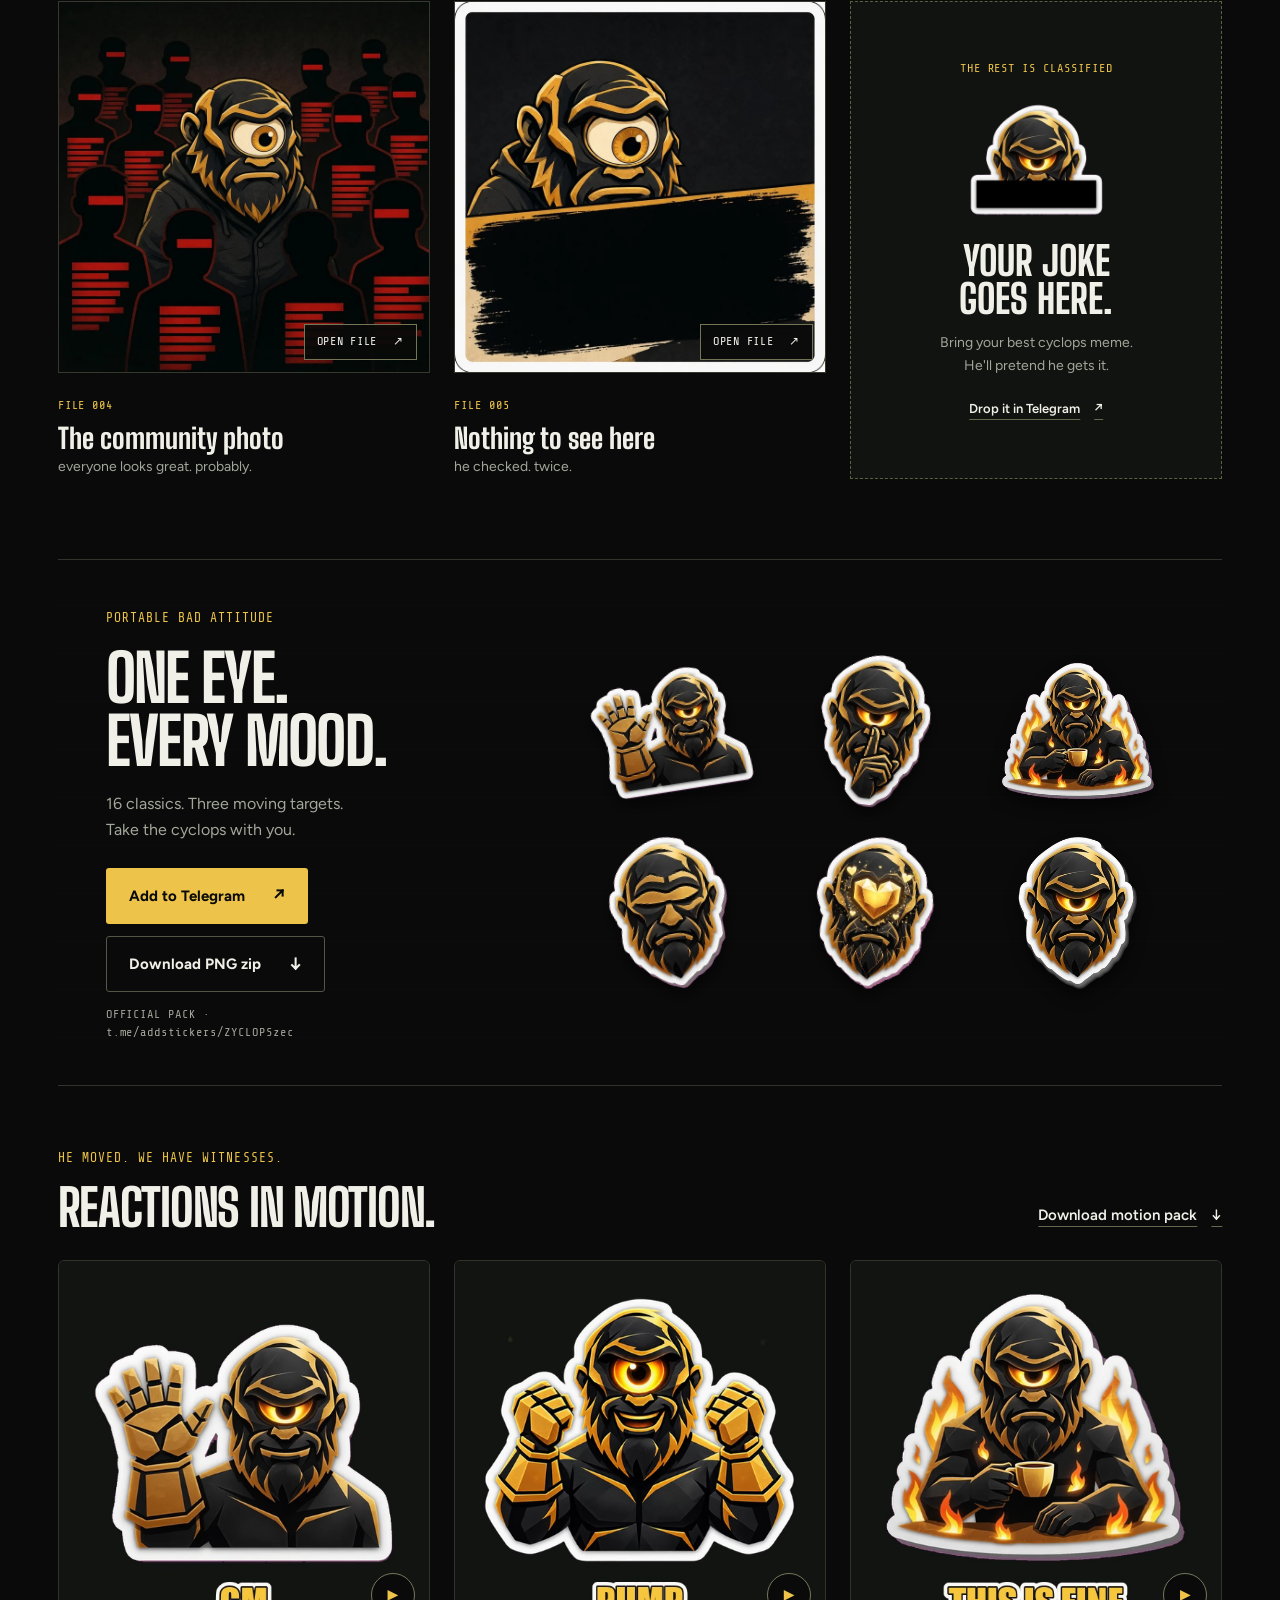
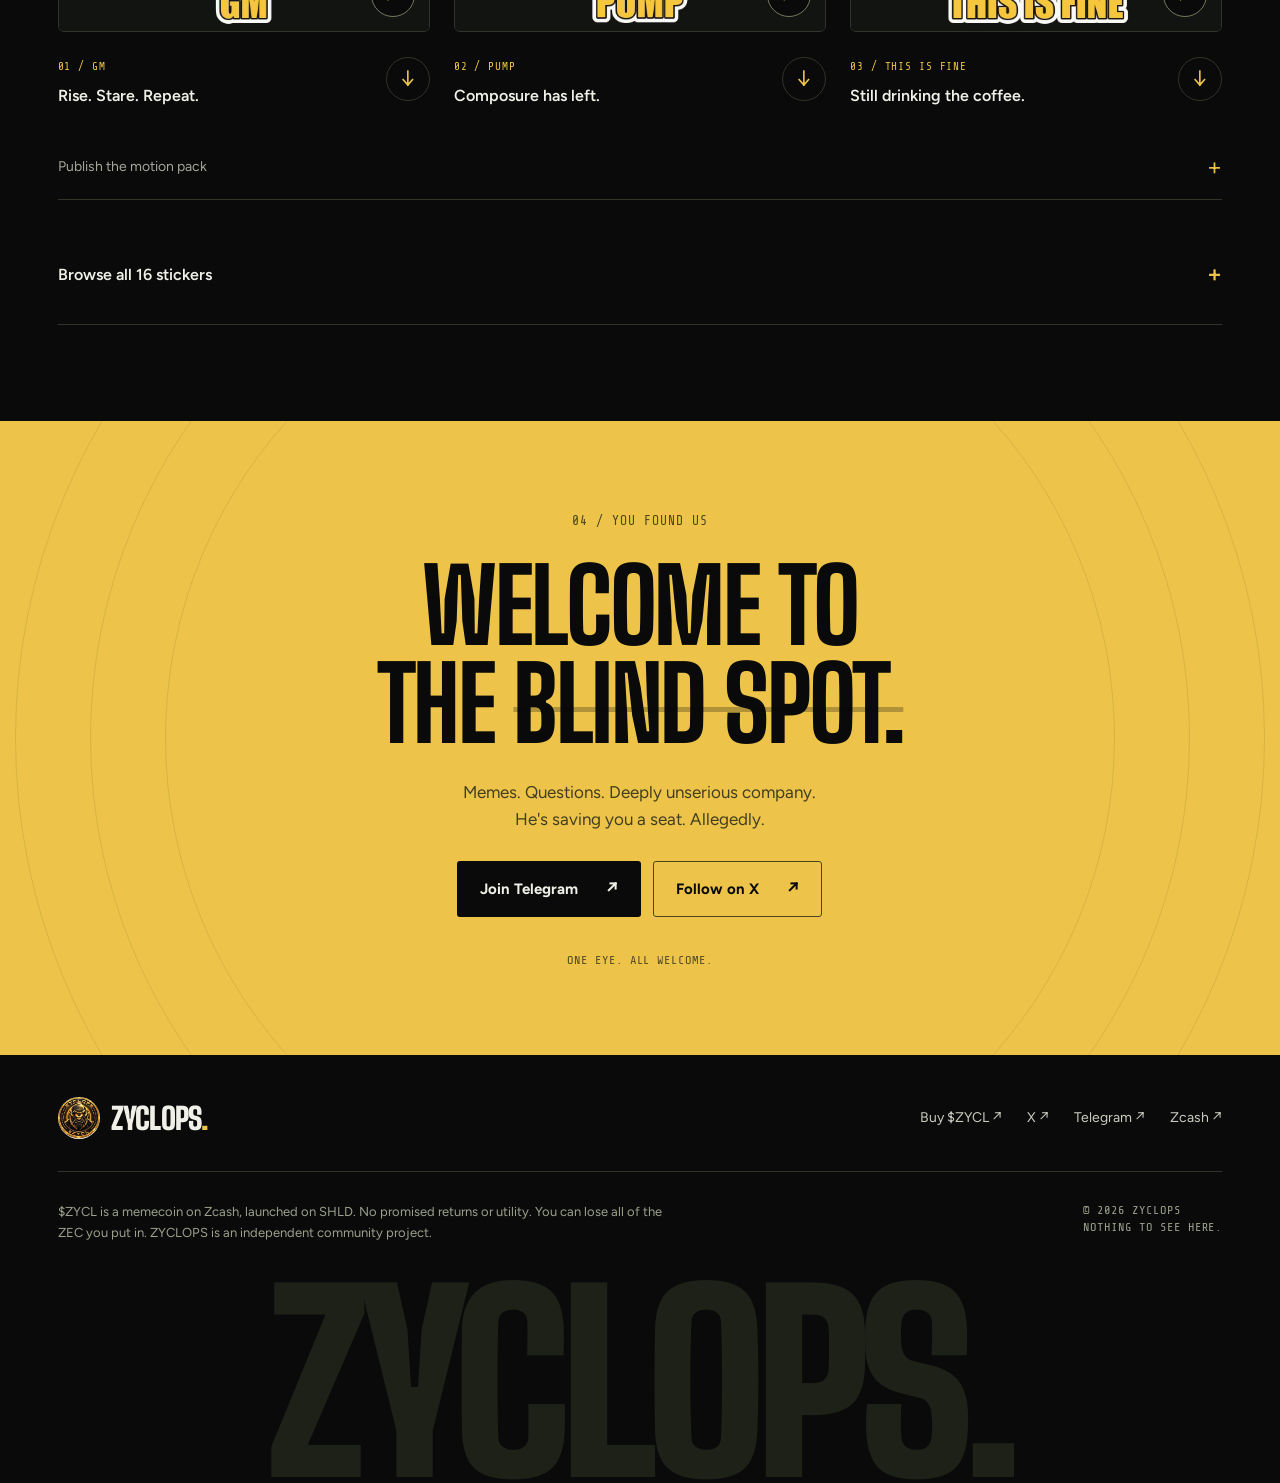
==== commit f9e029e4: "Point Add to Telegram at the live ZYCLOPSzec sticker pack. The 16 static stickers are published. The" ====
--- a/index.html
+++ b/index.html
@@ -736,20 +736,18 @@
               <div class="sticker-actions">
                 <a
                   class="button button-gold"
-                  href="assets/zyclops-sticker-pack.zip"
-                  download
-                  >Download 16 stickers <span aria-hidden="true">↓</span></a
+                  href="https://t.me/addstickers/ZYCLOPSzec"
+                  >Add to Telegram <span aria-hidden="true">↗</span></a
                 >
                 <a
                   class="button button-outline"
-                  href="#publish-stickers"
-                  >Publish on Telegram</a
+                  href="assets/zyclops-sticker-pack.zip"
+                  download
+                  >Download PNG zip <span aria-hidden="true">↓</span></a
                 >
               </div>
               <span class="download-note"
-                >Telegram still says “stickers not found” — the pack has not
-                been published yet. Download the PNGs, then use the steps
-                below.</span
+                >OFFICIAL PACK · t.me/addstickers/ZYCLOPSzec</span
               >
             </div>
             <div
@@ -954,37 +952,18 @@
                 </div>
               </article>
             </div>
-            <details class="animated-help" id="publish-stickers" open>
+            <details class="animated-help" id="publish-stickers">
               <summary>
-                Why Telegram says stickers not found
-                <span aria-hidden="true">+</span>
+                Publish the motion pack <span aria-hidden="true">+</span>
               </summary>
               <p>
-                The artwork is on this site. The official Telegram sets are not.
-                An Add to Telegram button only works after you publish the pack
-                once from
-                <a href="https://t.me/zyclopszec">@zyclopszec</a> (or the
-                account that should own it). Until then Telegram returns
-                “stickers not found.”
+                The 16 static stickers are live:
+                <a href="https://t.me/addstickers/ZYCLOPSzec"
+                  >t.me/addstickers/ZYCLOPSzec</a
+                >. The three moving stickers still need one publish.
               </p>
               <p>
-                <strong>16 static stickers.</strong>
-                <a href="https://t.me/Stickers">Open @Stickers</a> → send
-                <strong>/newpack</strong> → title <em>ZYCLOPS</em> → upload each
-                PNG from
-                <a href="assets/zyclops-sticker-pack.zip" download>this zip</a>
-                with the emoji below → <strong>/publish</strong> → when it asks
-                for the link name, type <strong>ZYCLOPSzec</strong> exactly
-                (letters and numbers only, no spaces).
-              </p>
-              <p>
-                Emoji per file: 01-scowl 😐 · 02-gm 👋 · 03-diamond 💎 ·
-                04-wagmi 👍 · 05-ser 👉 · 06-copium 😭 · 07-fine 🔥 · 08-shh 🤫
-                · 09-laser 😤 · 10-ngmi 🤦 · 11-rekt 😵 · 12-blink 😉 · 13-peek
-                🫣 · 14-based 😍 · 15-moon 🌙 · 16-hodl 🗿
-              </p>
-              <p>
-                <strong>3 in motion.</strong> Still in @Stickers, send
+                In <a href="https://t.me/Stickers">@Stickers</a> send
                 <strong>/newvideo</strong> → title <em>ZYCLOPS in motion</em> →
                 upload <code>gm.webm</code>, <code>pump.webm</code>,
                 <code>fine.webm</code> from
@@ -994,13 +973,6 @@
                 as files, not as compressed video → <strong>/publish</strong> →
                 link name <strong>ZYCLOPSzec_motion</strong>.
               </p>
-              <p>
-                After those two names exist, say so and the site buttons can
-                point at
-                <code>t.me/addstickers/ZYCLOPSzec</code> and
-                <code>t.me/addstickers/ZYCLOPSzec_motion</code>. Until then the
-                download buttons above are the working path.
-              </p>
             </details>
           </section>
           <details class="all-stickers">
@@ -1221,10 +1193,10 @@
               >
             </div>
             <p>
-              Download the
-              <a href="assets/zyclops-sticker-pack.zip" download>16 PNG stickers</a>.
-              Telegram add-links stay dead until the pack is published via
-              <a href="#publish-stickers">@Stickers as ZYCLOPSzec</a>.
+              Official collection:
+              <a href="https://t.me/addstickers/ZYCLOPSzec"
+                >Add the 16 stickers</a
+              >.
             </p>
           </details>
         </div>
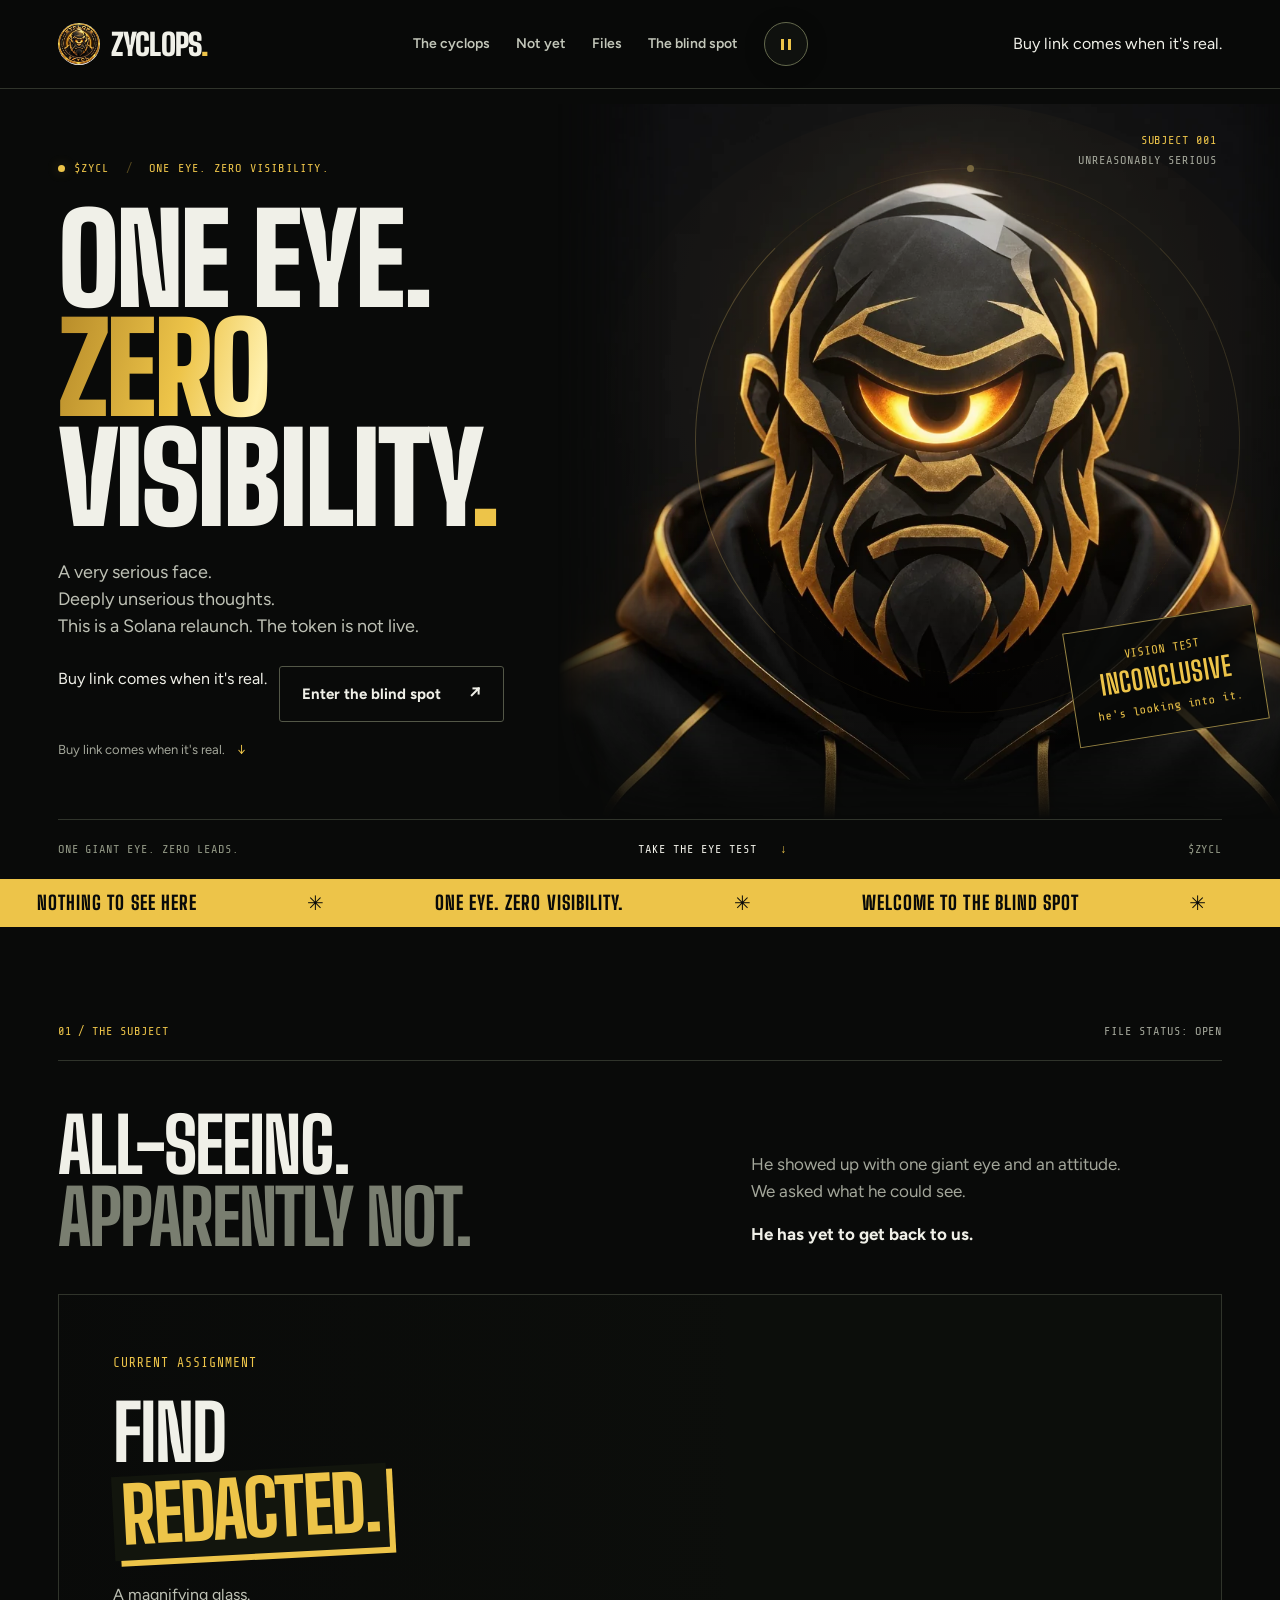
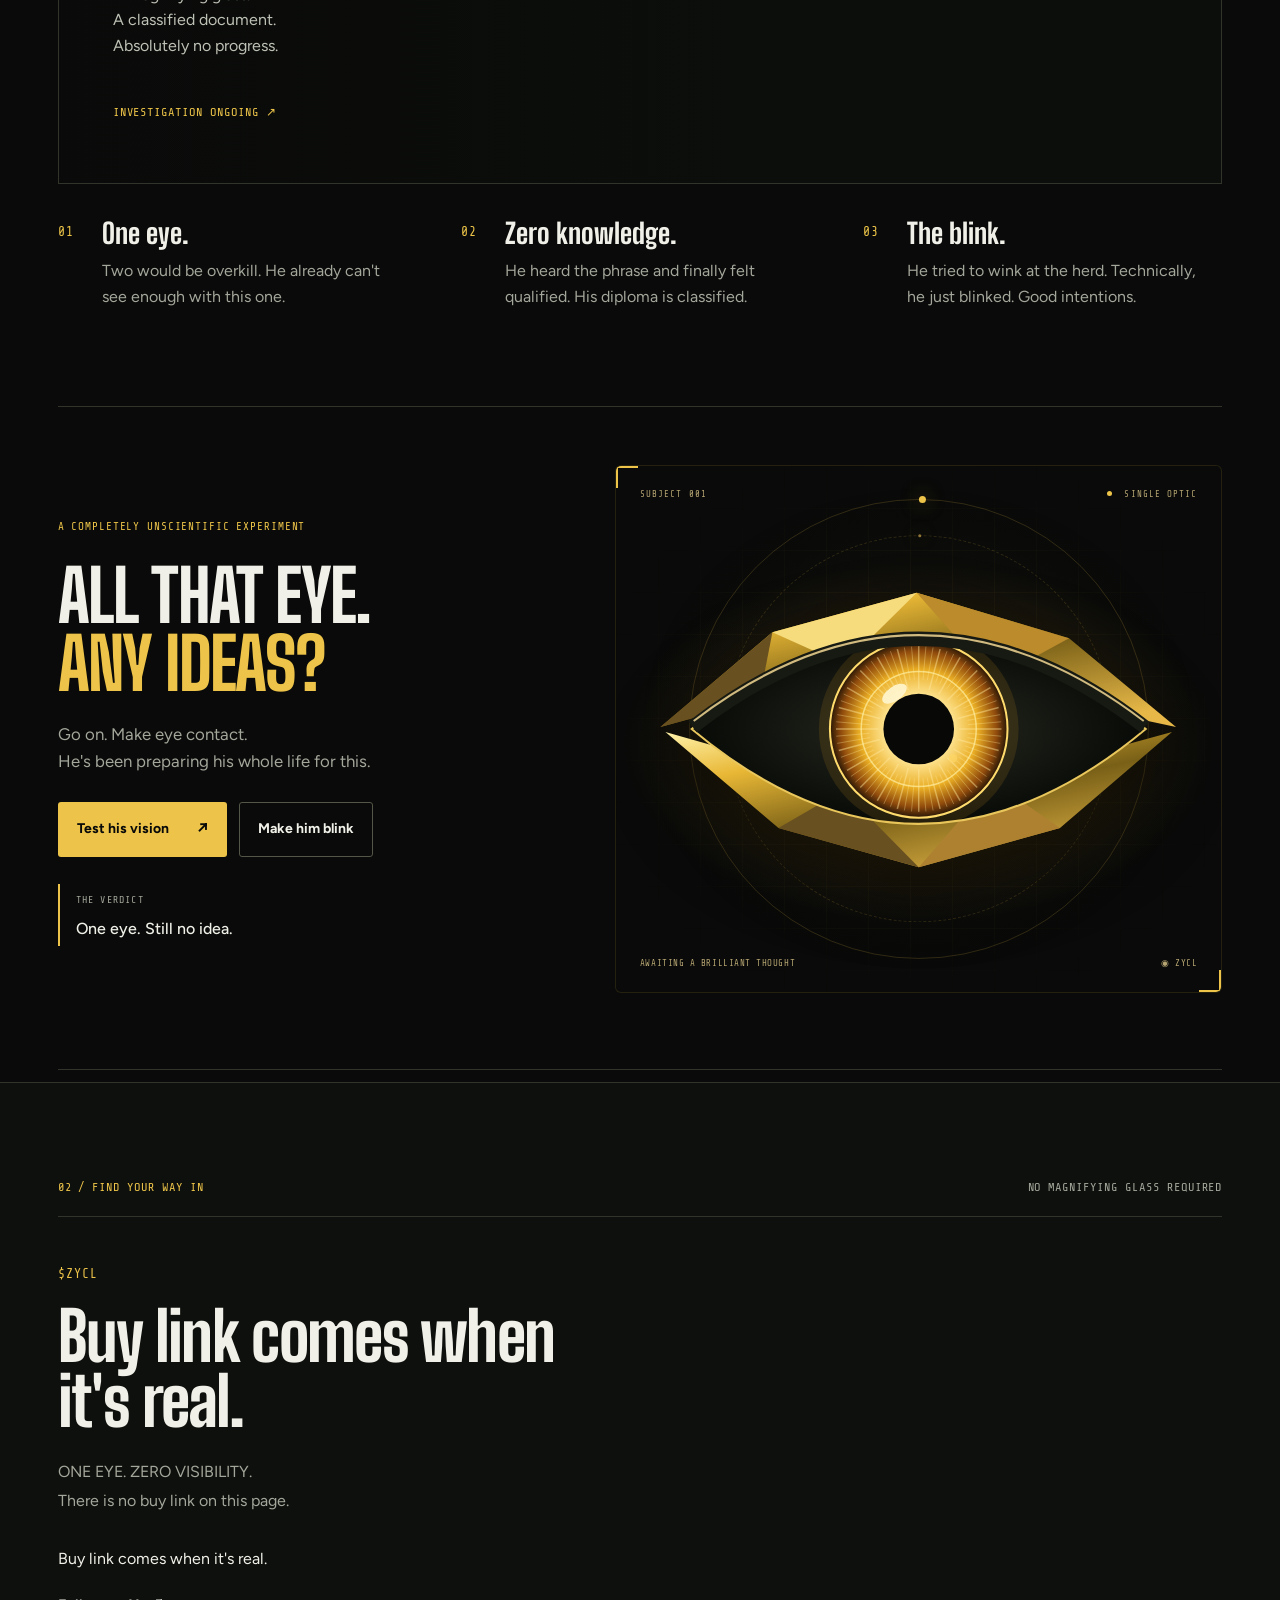
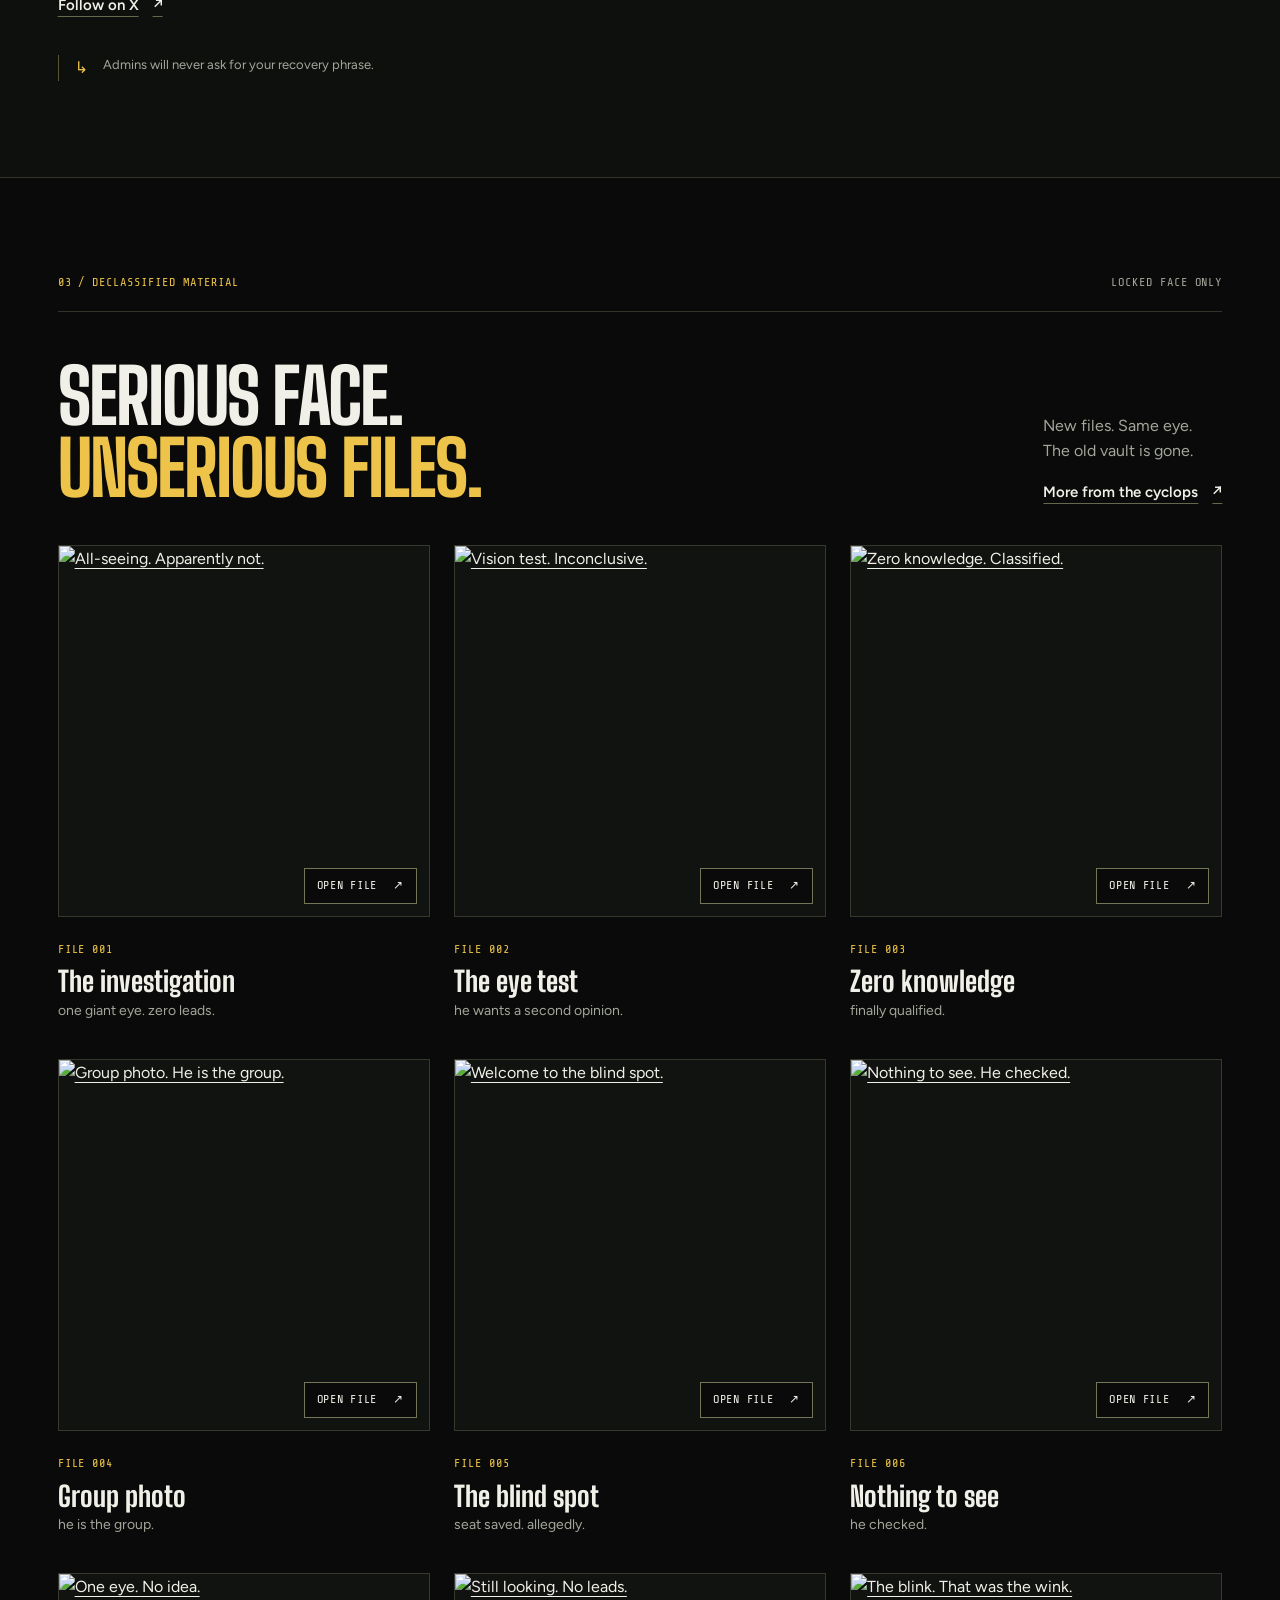
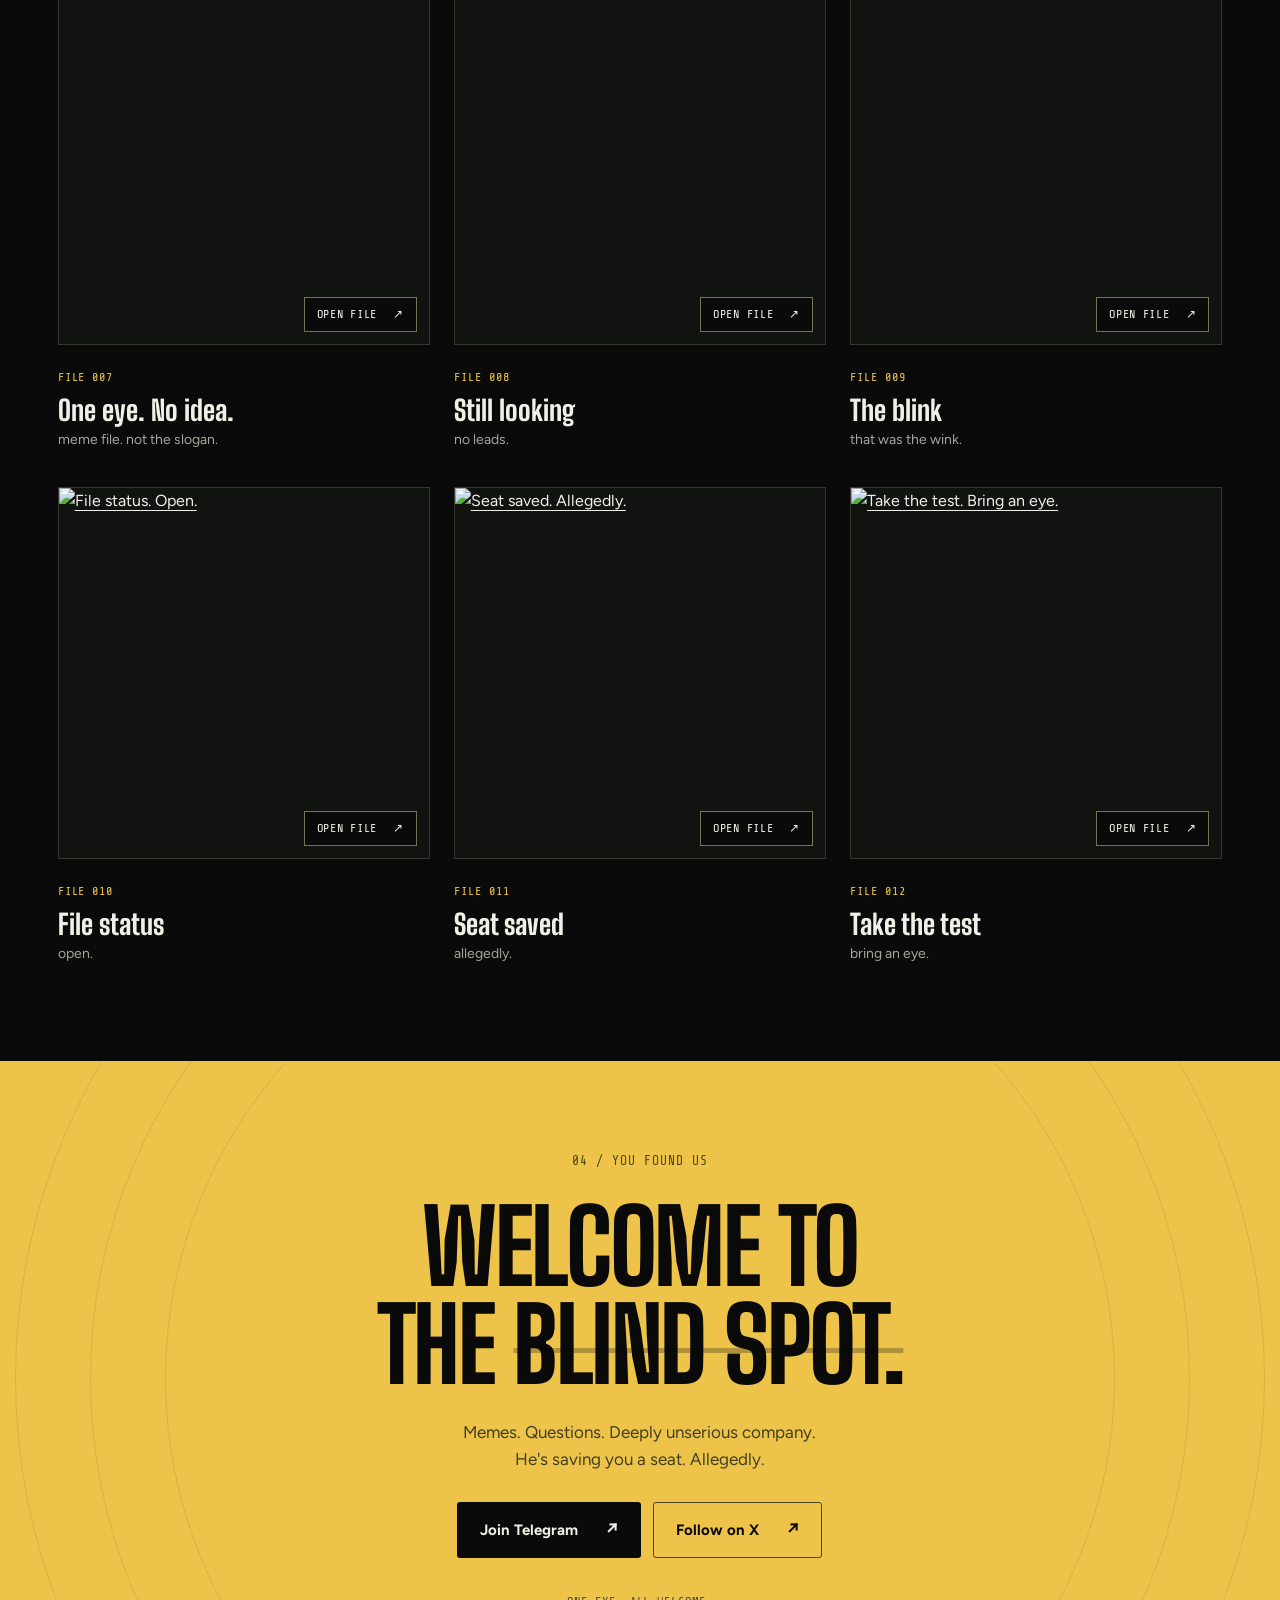
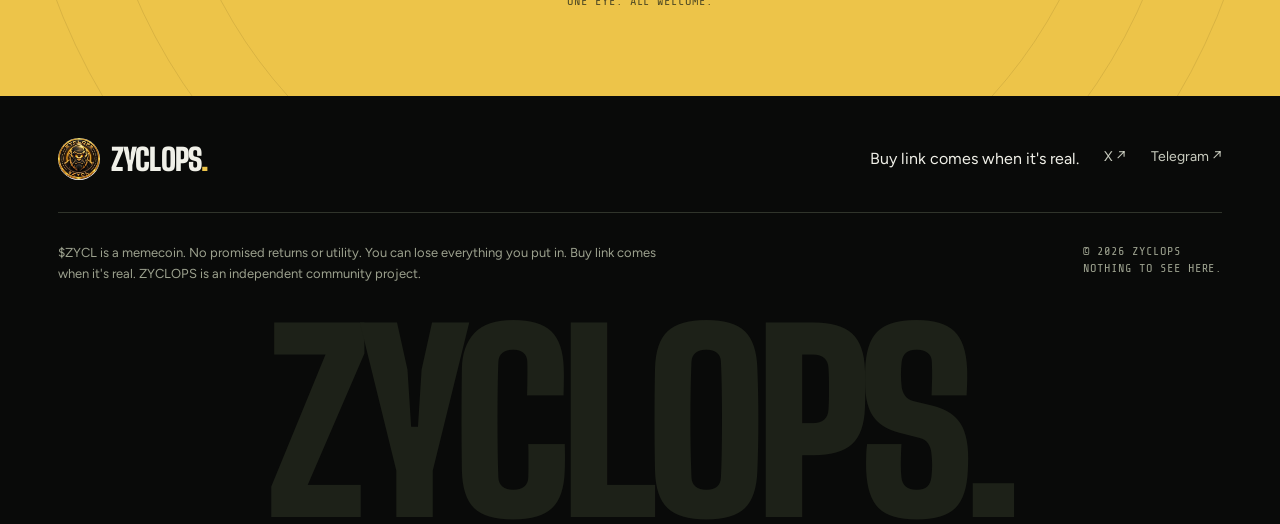
==== commit 9478a497: "Ship locked-face homepage and remove the media vault." ====
--- a/index.html
+++ b/index.html
@@ -6,27 +6,26 @@
     <title>ZYCLOPS — One eye. Zero visibility.</title>
     <meta
       name="description"
-      content="Meet ZYCLOPS. A very serious face. Deeply unserious thoughts. $ZYCL is a Zcash memecoin on SHLD. Enter the blind spot."
+      content="Meet ZYCLOPS. A very serious face. Deeply unserious thoughts. $ZYCL. One eye. Zero visibility. Enter the blind spot."
     />
     <meta name="theme-color" content="#090a09" />
-    <link rel="icon" type="image/svg+xml" href="assets/favicon.svg" />
     <link rel="icon" type="image/png" href="assets/favicon.png" />
-    <link rel="apple-touch-icon" href="assets/logo.jpg" />
+    <link rel="apple-touch-icon" href="assets/apple-touch.png" />
     <link rel="canonical" href="https://zyclops.xyz/" />
     <meta property="og:type" content="website" />
     <meta property="og:url" content="https://zyclops.xyz/" />
     <meta property="og:title" content="ZYCLOPS — One eye. Zero visibility." />
     <meta
       property="og:description"
-      content="A cyclops. A Zcash memecoin. Nothing to see here. $ZYCL is live on SHLD."
+      content="A cyclops. Nothing to see here. $ZYCL. One eye. Zero visibility."
     />
     <meta property="og:image" content="https://zyclops.xyz/assets/og.jpg" />
     <meta name="twitter:card" content="summary_large_image" />
-    <meta name="twitter:site" content="@ZYCLOPSzec" />
+    <meta name="twitter:site" content="@zyclopssol" />
     <meta name="twitter:title" content="ZYCLOPS — One eye. Zero visibility." />
     <meta
       name="twitter:description"
-      content="A cyclops. A Zcash memecoin. Nothing to see here. $ZYCL is live on SHLD."
+      content="A cyclops. Nothing to see here. $ZYCL. One eye. Zero visibility."
     />
     <meta name="twitter:image" content="https://zyclops.xyz/assets/og.jpg" />
     <link rel="preconnect" href="https://fonts.googleapis.com" />
@@ -54,9 +53,8 @@
           <span>ZYCLOPS<span class="brand-period">.</span></span>
         </a>
         <nav class="site-nav" id="site-nav" aria-label="Main navigation">
-          <a href="#lore">The cyclops</a><a href="#buy">How to buy</a
-          ><a href="#memes">Meme vault</a><a href="#stickers">Stickers</a
-          ><a href="#community">The blind spot</a>
+          <a href="#lore">The cyclops</a><a href="#buy">Not yet</a
+          ><a href="#memes">Files</a><a href="#community">The blind spot</a>
           <button
             class="motion-toggle"
             id="motion-toggle"
@@ -70,11 +68,7 @@
           </button>
         </nav>
         <div class="header-actions">
-          <a
-            class="button button-gold button-small"
-            href="https://shld.fun/coin?a=2b3e27cd7b740a48a9036e20be3c40a8a814cc6e59c237a3db03203a6a398994"
-            >Get $ZYCL <span aria-hidden="true">↗</span></a
-          >
+          <span>Buy link comes when it's real.</span>
           <button
             class="nav-toggle"
             id="nav-toggle"
@@ -94,8 +88,8 @@
         <div class="hero-grid wrap">
           <div class="hero-copy">
             <div class="eyebrow">
-              <span class="status-dot" aria-hidden="true"></span> A ZCASH
-              MEMECOIN <span class="eyebrow-divider">/</span> $ZYCL
+              <span class="status-dot" aria-hidden="true"></span> $ZYCL
+              <span class="eyebrow-divider">/</span> ONE EYE. ZERO VISIBILITY.
             </div>
             <h1 id="hero-title">
               ONE EYE.<br /><span>ZERO</span><br />VISIBILITY<span class="gold"
@@ -103,20 +97,17 @@
               >
             </h1>
             <p class="hero-description">
-              A very serious face.<br />Deeply unserious thoughts.
+              A very serious face.<br />Deeply unserious thoughts.<br />This
+              is a Solana relaunch. The token is not live.
             </p>
             <div class="hero-actions">
-              <a
-                class="button button-gold"
-                href="https://shld.fun/coin?a=2b3e27cd7b740a48a9036e20be3c40a8a814cc6e59c237a3db03203a6a398994"
-                >Buy on SHLD <span aria-hidden="true">↗</span></a
-              >
-              <a class="button button-outline" href="https://t.me/zyclopszec"
+              <span>Buy link comes when it's real.</span>
+              <a class="button button-outline" href="https://t.me/+j5GoT2-8Quo3YjBk"
                 >Enter the blind spot <span aria-hidden="true">↗</span></a
               >
             </div>
             <a class="hero-guide" href="#buy"
-              >First time on SHLD? Start here
+              >Buy link comes when it's real.
               <span aria-hidden="true">↓</span></a
             >
           </div>
@@ -130,8 +121,8 @@
               class="hero-portrait"
               src="assets/optimized/hero.webp"
               alt="ZYCLOPS: a stern, bearded cyclops in a black hoodie, with one glowing gold eye."
-              width="1024"
-              height="1024"
+              width="500"
+              height="500"
               fetchpriority="high"
             />
             <div class="subject-label" aria-hidden="true">
@@ -148,7 +139,7 @@
           <span>ONE GIANT EYE. ZERO LEADS.</span
           ><a href="#vision"
             >TAKE THE EYE TEST <span aria-hidden="true">↓</span></a
-          ><span>ZCASH NATIVE / LIVE ON SHLD</span>
+          ><span>$ZYCL</span>
         </div>
       </section>
 
@@ -177,33 +168,22 @@
               ALL-SEEING.<br /><span class="muted">APPARENTLY NOT.</span>
             </h2>
             <p>
-              He showed up on Zcash with one giant eye and an attitude. We asked
+              He showed up with one giant eye and an attitude. We asked
               what he could see.<br /><strong
                 >He has yet to get back to us.</strong
               >
             </p>
           </div>
           <div class="archive-scene" data-ambient>
-            <img
-              src="assets/optimized/archive-scene.webp"
-              alt="ZYCLOPS painstakingly examines a completely redacted file at his desk in a dark archive."
-              width="1536"
-              height="1024"
-              loading="lazy"
-              decoding="async"
-            />
             <div class="archive-copy">
               <span class="eyebrow">CURRENT ASSIGNMENT</span>
-              <h3>FIND<br /><span class="redacted-word">ZATOSHI.</span></h3>
+              <h3>FIND<br /><span class="redacted-word">REDACTED.</span></h3>
               <p>
                 A magnifying glass.<br />A classified document.<br />Absolutely
                 no progress.
               </p>
               <span class="file-note">INVESTIGATION ONGOING ↗</span>
             </div>
-            <a class="scene-caption" href="assets/archive-scene.png" download
-              >DOWNLOAD EXHIBIT A ↓</a
-            >
           </div>
           <div class="character-notes">
             <article>
@@ -434,136 +414,25 @@
           </div>
           <div class="buy-layout">
             <div class="buy-intro">
-              <span class="eyebrow">HOW TO BUY $ZYCL</span>
+              <span class="eyebrow">$ZYCL</span>
               <h2 id="buy-title">
-                TWO WALLETS.<br /><span class="gold">ONE WAY IN.</span>
+                Buy link comes when it's real.
               </h2>
               <p>
-                Your Zcash wallet holds your ZEC.<br />Your SHLD wallet holds
-                your tokens.<br />The cyclops drew you a map.
+                ONE EYE. ZERO VISIBILITY.<br />There is no buy link on this
+                page.
               </p>
-              <a
-                class="button button-gold"
-                href="https://shld.fun/coin?a=2b3e27cd7b740a48a9036e20be3c40a8a814cc6e59c237a3db03203a6a398994"
-                >Open $ZYCL on SHLD <span aria-hidden="true">↗</span></a
-              >
-              <a
-                class="text-link"
-                href="https://x.com/ZYCLOPSzec/status/2096596701268107307"
-                >Illustrated guide on X <span aria-hidden="true">↗</span></a
+              <span>Buy link comes when it's real.</span>
+              <a class="text-link" href="https://x.com/zyclopssol"
+                >Follow on X <span aria-hidden="true">↗</span></a
               >
               <div class="wallet-note">
                 <span aria-hidden="true">↳</span>
                 <p>
-                  Keep both wallet backups private. Admins will never ask for
-                  your recovery phrase.
+                  Admins will never ask for your recovery phrase.
                 </p>
               </div>
             </div>
-            <ol class="buy-steps">
-              <li>
-                <span class="step-number">01</span>
-                <div>
-                  <h3>Start with shielded ZEC.</h3>
-                  <p>
-                    Use a Zcash wallet that supports shielded sends. SHLD links
-                    to <a href="https://zodl.com/">Zodl</a> and
-                    <a href="https://github.com/zingolabs/zingo-pc/releases"
-                      >Zingo</a
-                    >. Fund your wallet and leave room for network fees.
-                  </p>
-                </div>
-              </li>
-              <li>
-                <span class="step-number">02</span>
-                <div>
-                  <h3>Set up your SHLD wallet.</h3>
-                  <p>
-                    Follow the wallet setup on SHLD and save its recovery phrase
-                    privately. Used SHLD before? Restore the same wallet to
-                    access your tokens.
-                  </p>
-                </div>
-              </li>
-              <li>
-                <span class="step-number">03</span>
-                <div>
-                  <h3>Find the right cyclops.</h3>
-                  <p>
-                    Open our official market link. Check
-                    <strong>ZYCLOPS / $ZYCL</strong>, enter the ZEC amount,
-                    review the quote and fees, and use your own refund address.
-                  </p>
-                </div>
-              </li>
-              <li>
-                <span class="step-number">04</span>
-                <div>
-                  <h3>Pay. Wait. Check.</h3>
-                  <p>
-                    Follow SHLD's exact payment instructions from your shielded
-                    balance. Allow confirmations, then check Portfolio in the
-                    same SHLD wallet. A delay is not a reason to pay twice.
-                  </p>
-                </div>
-              </li>
-            </ol>
-          </div>
-          <div class="market-card">
-            <div class="market-card-title">
-              <span class="status-dot" aria-hidden="true"></span
-              ><span>OFFICIAL $ZYCL MARKET</span
-              ><span class="market-network">ZCASH / SHLD</span>
-            </div>
-            <div class="market-id-row">
-              <code id="market-id" tabindex="0"
-                >2b3e27cd7b740a48a9036e20be3c40a8a814cc6e59c237a3db03203a6a398994</code
-              ><button
-                class="button button-outline button-small"
-                type="button"
-                id="copy-id"
-              >
-                Copy market ID <span aria-hidden="true">⧉</span>
-              </button>
-            </div>
-            <p
-              id="copy-status"
-              class="copy-status"
-              role="status"
-              aria-live="polite"
-            >
-              Match the full ID. There is only one official link here.
-            </p>
-          </div>
-          <div class="faq-list">
-            <details>
-              <summary>
-                What does “shielded” actually mean?<span aria-hidden="true"
-                  >+</span
-                >
-              </summary>
-              <p>
-                SHLD describes its market as public and its buyers as shielded
-                when a buy is paid from a shielded balance. Paying from a
-                transparent address leaves that link on-chain. Always check the
-                current <a href="https://shld.fun/">SHLD instructions</a>; the
-                tagline is a joke, not a promise of anonymity in every
-                situation.
-              </p>
-            </details>
-            <details>
-              <summary>
-                Is the cyclops promising anything?<span aria-hidden="true"
-                  >+</span
-                >
-              </summary>
-              <p>
-                A very serious face. That's about it. $ZYCL is a memecoin with
-                no promised return or utility. Its price can fall, and you can
-                lose everything you put in. Review SHLD's quote, fees and
-                instructions before deciding to trade.
-              </p>
-            </details>
           </div>
         </div>
       </section>
@@ -576,16 +445,16 @@
         <div class="wrap">
           <div class="section-meta">
             <span>03 / DECLASSIFIED MATERIAL</span
-            ><span>TAKE IT. MEME IT. PASS IT ON.</span>
+            ><span>LOCKED FACE ONLY</span>
           </div>
           <div class="section-heading-row">
             <h2 id="memes-title">
               SERIOUS FACE.<br /><span class="gold">UNSERIOUS FILES.</span>
             </h2>
             <p>
-              The evidence is public.<br />The punchlines are questionable.<br /><a
+              New files. Same eye.<br />The old vault is gone.<br /><a
                 class="text-link"
-                href="https://x.com/ZYCLOPSzec"
+                href="https://x.com/zyclopssol"
                 >More from the cyclops <span aria-hidden="true">↗</span></a
               >
             </p>
@@ -594,14 +463,14 @@
             <figure class="meme-card">
               <a
                 class="meme-open"
-                href="assets/memes/magnify.jpg"
+                href="assets/memes/investigation.webp"
                 data-title="The investigation"
-                data-caption="he brought a magnifying glass. to a redacted document. we're letting him figure it out."
-                ><img
-                  src="assets/optimized/magnify.webp"
-                  alt="ZYCLOPS examines redacted text with a magnifying glass. All-seeing. Apparently not."
-                  width="800"
-                  height="800"
+                data-caption="he brought one eye. zero leads."
+                ><img
+                  src="assets/memes/investigation.webp"
+                  alt="All-seeing. Apparently not."
+                  width="1080"
+                  height="1080"
                   loading="lazy"
                   decoding="async"
                 /><span class="image-open-label"
@@ -617,17 +486,17 @@
             <figure class="meme-card">
               <a
                 class="meme-open"
-                href="assets/memes/vision.jpg"
+                href="assets/memes/vision.webp"
                 data-title="The eye test"
-                data-caption="the eye test said 20/20. the chart said [REDACTED]. he wants a second opinion."
-                ><img
-                  src="assets/optimized/vision.webp"
-                  alt="ZYCLOPS beside a redacted eye-test chart. Vision 20/20. Access denied."
-                  width="800"
-                  height="800"
-                  loading="lazy"
-                  decoding="async"
-                /><span class="image-open-label"
+                data-caption="the chart is blank. he is taking notes anyway."
+                ><img
+                  src="assets/memes/vision.webp"
+                  alt="Vision test. Inconclusive."
+                  width="1080"
+                  height="1080"
+                  loading="lazy"
+                  decoding="async"
+                  /><span class="image-open-label"
                   >OPEN FILE <span aria-hidden="true">↗</span></span
                 ></a
               >
@@ -640,14 +509,14 @@
             <figure class="meme-card">
               <a
                 class="meme-open"
-                href="assets/memes/diploma.jpg"
+                href="assets/memes/diploma.webp"
                 data-title="Zero knowledge"
-                data-caption="he finally found a qualification that matched his experience. zero knowledge."
-                ><img
-                  src="assets/optimized/diploma.webp"
-                  alt="ZYCLOPS holds a diploma covered in redaction bars and gold star stickers."
-                  width="800"
-                  height="800"
+                data-caption="he heard the phrase and felt qualified."
+                ><img
+                  src="assets/memes/diploma.webp"
+                  alt="Zero knowledge. Classified."
+                  width="1080"
+                  height="1080"
                   loading="lazy"
                   decoding="async"
                 /><span class="image-open-label"
@@ -657,20 +526,20 @@
               <figcaption>
                 <span>FILE 003</span>
                 <h3>Zero knowledge</h3>
-                <p>finally, something he's qualified for.</p>
-              </figcaption>
-            </figure>
-            <figure class="meme-card">
-              <a
-                class="meme-open"
-                href="assets/memes/crowd.jpg"
-                data-title="The community photo"
-                data-caption="we took a community photo. he says everyone looks great. we have questions."
-                ><img
-                  src="assets/optimized/crowd.webp"
-                  alt="ZYCLOPS stands among a crowd of redacted silhouettes."
-                  width="800"
-                  height="800"
+                <p>finally qualified.</p>
+              </figcaption>
+            </figure>
+            <figure class="meme-card">
+              <a
+                class="meme-open"
+                href="assets/memes/crowd.webp"
+                data-title="Group photo"
+                data-caption="attendance: one. he counted carefully."
+                ><img
+                  src="assets/memes/crowd.webp"
+                  alt="Group photo. He is the group."
+                  width="1080"
+                  height="1080"
                   loading="lazy"
                   decoding="async"
                 /><span class="image-open-label"
@@ -679,21 +548,21 @@
               >
               <figcaption>
                 <span>FILE 004</span>
-                <h3>The community photo</h3>
-                <p>everyone looks great. probably.</p>
-              </figcaption>
-            </figure>
-            <figure class="meme-card">
-              <a
-                class="meme-open"
-                href="assets/memes/peek.jpg"
-                data-title="Nothing to see here"
-                data-caption="he checked. then he checked again. nothing to see here."
-                ><img
-                  src="assets/optimized/peek.webp"
-                  alt="ZYCLOPS peers over a giant black redaction bar."
-                  width="800"
-                  height="800"
+                <h3>Group photo</h3>
+                <p>he is the group.</p>
+              </figcaption>
+            </figure>
+            <figure class="meme-card">
+              <a
+                class="meme-open"
+                href="assets/memes/welcome.webp"
+                data-title="The blind spot"
+                data-caption="he's saving you a seat. allegedly."
+                ><img
+                  src="assets/memes/welcome.webp"
+                  alt="Welcome to the blind spot."
+                  width="1080"
+                  height="1080"
                   loading="lazy"
                   decoding="async"
                 /><span class="image-open-label"
@@ -702,503 +571,172 @@
               >
               <figcaption>
                 <span>FILE 005</span>
-                <h3>Nothing to see here</h3>
-                <p>he checked. twice.</p>
-              </figcaption>
-            </figure>
-            <div class="meme-card vault-card">
-              <span class="eyebrow">THE REST IS CLASSIFIED</span
-              ><img
-                src="assets/optimized/13-peek.webp"
-                alt="The cyclops peeks over a blank black sign."
-                width="320"
-                height="320"
-                loading="lazy"
-                decoding="async"
-              />
-              <h3>Your joke<br />goes here.</h3>
-              <p>
-                Bring your best cyclops meme.<br />He'll pretend he gets it.
-              </p>
-              <a class="text-link" href="https://t.me/zyclopszec"
-                >Drop it in Telegram <span aria-hidden="true">↗</span></a
-              >
-            </div>
-          </div>
-          <div class="sticker-pack" id="stickers">
-            <div class="sticker-copy">
-              <span class="eyebrow">PORTABLE BAD ATTITUDE</span>
-              <h3>ONE EYE.<br />EVERY MOOD.</h3>
-              <p>
-                16 classics. Three moving targets.<br />Take the cyclops with
-                you.
-              </p>
-              <div class="sticker-actions">
-                <a
-                  class="button button-gold"
-                  href="https://t.me/addstickers/ZYCLOPSzec"
-                  >Add to Telegram <span aria-hidden="true">↗</span></a
-                >
-                <a
-                  class="button button-outline"
-                  href="assets/zyclops-sticker-pack.zip"
-                  download
-                  >Download PNG zip <span aria-hidden="true">↓</span></a
-                >
-              </div>
-              <span class="download-note"
-                >OFFICIAL PACK · t.me/addstickers/ZYCLOPSzec</span
-              >
-            </div>
-            <div
-              class="sticker-wall"
-              aria-label="A selection from the ZYCLOPS sticker pack"
-            >
-              <img
-                src="assets/optimized/02-gm.webp"
-                alt="GM: the cyclops waves hello."
-                width="320"
-                height="320"
-                loading="lazy"
-              /><img
-                src="assets/optimized/08-shh.webp"
-                alt="Shh: the cyclops asks for silence."
-                width="320"
-                height="320"
-                loading="lazy"
-              /><img
-                src="assets/optimized/07-fine.webp"
-                alt="This is fine: the cyclops drinks coffee in a fire."
-                width="320"
-                height="320"
-                loading="lazy"
-              /><img
-                src="assets/optimized/12-blink.webp"
-                alt="Blink: the cyclops closes his one eye."
-                width="320"
-                height="320"
-                loading="lazy"
-              /><img
-                src="assets/optimized/14-based.webp"
-                alt="Based: the cyclops with a golden heart."
-                width="320"
-                height="320"
-                loading="lazy"
-              /><img
-                src="assets/optimized/01-scowl.webp"
-                alt="The cyclops's signature scowl."
-                width="320"
-                height="320"
-                loading="lazy"
-              />
-            </div>
-          </div>
-          <section class="animated-stickers" aria-labelledby="animated-title">
-            <div class="animated-heading">
-              <div>
-                <span class="eyebrow">HE MOVED. WE HAVE WITNESSES.</span>
-                <h3 id="animated-title">REACTIONS IN MOTION.</h3>
-              </div>
-              <a
-                class="text-link"
-                href="assets/zyclops-animated-stickers.zip"
-                download
-                >Download motion pack <span aria-hidden="true">↓</span></a
-              >
-            </div>
-            <div class="animated-grid">
-              <article class="animated-card">
-                <div class="sticker-stage">
-                  <video
-                    class="sticker-video"
-                    loop
-                    muted
-                    playsinline
-                    preload="none"
-                    poster="assets/animated/gm.webp"
-                    width="512"
-                    height="512"
-                    aria-label="Animated GM sticker: ZYCLOPS waves hello."
-                    data-name="GM"
-                  >
-                    <source
-                      data-src="assets/animated/gm-preview.webm"
-                      type="video/webm"
-                    />
-                    <img
-                      src="assets/animated/gm.webp"
-                      alt="ZYCLOPS waves hello."
-                      width="512"
-                      height="512"
-                      loading="lazy"
-                    />
-                  </video>
-                  <button
-                    class="sticker-play"
-                    type="button"
-                    aria-label="Play GM animation"
-                    hidden
-                  >
-                    <span aria-hidden="true">▶</span>
-                  </button>
-                </div>
-                <div class="animated-caption">
-                  <div>
-                    <span class="eyebrow">01 / GM</span>
-                    <h4>Rise. Stare. Repeat.</h4>
-                  </div>
-                  <a
-                    href="assets/animated/gm.webm"
-                    download
-                    aria-label="Download GM video sticker"
-                    >↓</a
-                  >
-                </div>
-              </article>
-              <article class="animated-card">
-                <div class="sticker-stage">
-                  <video
-                    class="sticker-video"
-                    loop
-                    muted
-                    playsinline
-                    preload="none"
-                    poster="assets/animated/pump.webp"
-                    width="512"
-                    height="512"
-                    aria-label="Animated PUMP sticker: ZYCLOPS celebrates with raised fists and a glowing eye."
-                    data-name="PUMP"
-                  >
-                    <source
-                      data-src="assets/animated/pump-preview.webm"
-                      type="video/webm"
-                    />
-                    <img
-                      src="assets/animated/pump.webp"
-                      alt="ZYCLOPS celebrates with raised fists."
-                      width="512"
-                      height="512"
-                      loading="lazy"
-                    />
-                  </video>
-                  <button
-                    class="sticker-play"
-                    type="button"
-                    aria-label="Play PUMP animation"
-                    hidden
-                  >
-                    <span aria-hidden="true">▶</span>
-                  </button>
-                </div>
-                <div class="animated-caption">
-                  <div>
-                    <span class="eyebrow">02 / PUMP</span>
-                    <h4>Composure has left.</h4>
-                  </div>
-                  <a
-                    href="assets/animated/pump.webm"
-                    download
-                    aria-label="Download PUMP video sticker"
-                    >↓</a
-                  >
-                </div>
-              </article>
-              <article class="animated-card">
-                <div class="sticker-stage">
-                  <video
-                    class="sticker-video"
-                    loop
-                    muted
-                    playsinline
-                    preload="none"
-                    poster="assets/animated/fine.webp"
-                    width="512"
-                    height="512"
-                    aria-label="Animated This is fine sticker: ZYCLOPS drinks coffee while the fire flickers."
-                    data-name="This is fine"
-                  >
-                    <source
-                      data-src="assets/animated/fine-preview.webm"
-                      type="video/webm"
-                    />
-                    <img
-                      src="assets/animated/fine.webp"
-                      alt="ZYCLOPS drinks coffee surrounded by fire."
-                      width="512"
-                      height="512"
-                      loading="lazy"
-                    />
-                  </video>
-                  <button
-                    class="sticker-play"
-                    type="button"
-                    aria-label="Play This is fine animation"
-                    hidden
-                  >
-                    <span aria-hidden="true">▶</span>
-                  </button>
-                </div>
-                <div class="animated-caption">
-                  <div>
-                    <span class="eyebrow">03 / THIS IS FINE</span>
-                    <h4>Still drinking the coffee.</h4>
-                  </div>
-                  <a
-                    href="assets/animated/fine.webm"
-                    download
-                    aria-label="Download This is fine video sticker"
-                    >↓</a
-                  >
-                </div>
-              </article>
-            </div>
-            <details class="animated-help" id="publish-stickers">
-              <summary>
-                Publish the motion pack <span aria-hidden="true">+</span>
-              </summary>
-              <p>
-                The 16 static stickers are live:
-                <a href="https://t.me/addstickers/ZYCLOPSzec"
-                  >t.me/addstickers/ZYCLOPSzec</a
-                >. The three moving stickers still need one publish.
-              </p>
-              <p>
-                In <a href="https://t.me/Stickers">@Stickers</a> send
-                <strong>/newvideo</strong> → title <em>ZYCLOPS in motion</em> →
-                upload <code>gm.webm</code>, <code>pump.webm</code>,
-                <code>fine.webm</code> from
-                <a href="assets/zyclops-animated-stickers.zip" download
-                  >this zip</a
-                >
-                as files, not as compressed video → <strong>/publish</strong> →
-                link name <strong>ZYCLOPSzec_motion</strong>.
-              </p>
-            </details>
-          </section>
-          <details class="all-stickers">
-            <summary>
-              Browse all 16 stickers <span aria-hidden="true">+</span>
-            </summary>
-            <div class="all-stickers-grid">
-              <a
-                class="sticker-file"
-                href="assets/stickers/01-scowl.png"
-                download
-                aria-label="Download The scowl sticker"
-                ><img
-                  src="assets/optimized/01-scowl.webp"
-                  alt=""
-                  width="320"
-                  height="320"
-                  loading="lazy"
-                  decoding="async"
-                /><span>The scowl <span aria-hidden="true">↓</span></span></a
-              ><a
-                class="sticker-file"
-                href="assets/stickers/02-gm.png"
-                download
-                aria-label="Download GM sticker"
-                ><img
-                  src="assets/optimized/02-gm.webp"
-                  alt=""
-                  width="320"
-                  height="320"
-                  loading="lazy"
-                  decoding="async"
-                /><span>GM <span aria-hidden="true">↓</span></span></a
-              ><a
-                class="sticker-file"
-                href="assets/stickers/03-diamond.png"
-                download
-                aria-label="Download Diamond hands sticker"
-                ><img
-                  src="assets/optimized/03-diamond.webp"
-                  alt=""
-                  width="320"
-                  height="320"
-                  loading="lazy"
-                  decoding="async"
-                /><span
-                  >Diamond hands <span aria-hidden="true">↓</span></span
-                ></a
-              ><a
-                class="sticker-file"
-                href="assets/stickers/04-wagmi.png"
-                download
-                aria-label="Download WAGMI sticker"
-                ><img
-                  src="assets/optimized/04-wagmi.webp"
-                  alt=""
-                  width="320"
-                  height="320"
-                  loading="lazy"
-                  decoding="async"
-                /><span>WAGMI <span aria-hidden="true">↓</span></span></a
-              ><a
-                class="sticker-file"
-                href="assets/stickers/05-ser.png"
-                download
-                aria-label="Download Ser sticker"
-                ><img
-                  src="assets/optimized/05-ser.webp"
-                  alt=""
-                  width="320"
-                  height="320"
-                  loading="lazy"
-                  decoding="async"
-                /><span>Ser <span aria-hidden="true">↓</span></span></a
-              ><a
-                class="sticker-file"
-                href="assets/stickers/06-copium.png"
-                download
-                aria-label="Download Copium sticker"
-                ><img
-                  src="assets/optimized/06-copium.webp"
-                  alt=""
-                  width="320"
-                  height="320"
-                  loading="lazy"
-                  decoding="async"
-                /><span>Copium <span aria-hidden="true">↓</span></span></a
-              ><a
-                class="sticker-file"
-                href="assets/stickers/07-fine.png"
-                download
-                aria-label="Download This is fine sticker"
-                ><img
-                  src="assets/optimized/07-fine.webp"
-                  alt=""
-                  width="320"
-                  height="320"
-                  loading="lazy"
-                  decoding="async"
-                /><span>This is fine <span aria-hidden="true">↓</span></span></a
-              ><a
-                class="sticker-file"
-                href="assets/stickers/08-shh.png"
-                download
-                aria-label="Download Shh sticker"
-                ><img
-                  src="assets/optimized/08-shh.webp"
-                  alt=""
-                  width="320"
-                  height="320"
-                  loading="lazy"
-                  decoding="async"
-                /><span>Shh <span aria-hidden="true">↓</span></span></a
-              ><a
-                class="sticker-file"
-                href="assets/stickers/09-laser.png"
-                download
-                aria-label="Download Laser eye sticker"
-                ><img
-                  src="assets/optimized/09-laser.webp"
-                  alt=""
-                  width="320"
-                  height="320"
-                  loading="lazy"
-                  decoding="async"
-                /><span>Laser eye <span aria-hidden="true">↓</span></span></a
-              ><a
-                class="sticker-file"
-                href="assets/stickers/10-ngmi.png"
-                download
-                aria-label="Download NGMI sticker"
-                ><img
-                  src="assets/optimized/10-ngmi.webp"
-                  alt=""
-                  width="320"
-                  height="320"
-                  loading="lazy"
-                  decoding="async"
-                /><span>NGMI <span aria-hidden="true">↓</span></span></a
-              ><a
-                class="sticker-file"
-                href="assets/stickers/11-rekt.png"
-                download
-                aria-label="Download Rekt sticker"
-                ><img
-                  src="assets/optimized/11-rekt.webp"
-                  alt=""
-                  width="320"
-                  height="320"
-                  loading="lazy"
-                  decoding="async"
-                /><span>Rekt <span aria-hidden="true">↓</span></span></a
-              ><a
-                class="sticker-file"
-                href="assets/stickers/12-blink.png"
-                download
-                aria-label="Download The blink sticker"
-                ><img
-                  src="assets/optimized/12-blink.webp"
-                  alt=""
-                  width="320"
-                  height="320"
-                  loading="lazy"
-                  decoding="async"
-                /><span>The blink <span aria-hidden="true">↓</span></span></a
-              ><a
-                class="sticker-file"
-                href="assets/stickers/13-peek.png"
-                download
-                aria-label="Download The peek sticker"
-                ><img
-                  src="assets/optimized/13-peek.webp"
-                  alt=""
-                  width="320"
-                  height="320"
-                  loading="lazy"
-                  decoding="async"
-                /><span>The peek <span aria-hidden="true">↓</span></span></a
-              ><a
-                class="sticker-file"
-                href="assets/stickers/14-based.png"
-                download
-                aria-label="Download Based sticker"
-                ><img
-                  src="assets/optimized/14-based.webp"
-                  alt=""
-                  width="320"
-                  height="320"
-                  loading="lazy"
-                  decoding="async"
-                /><span>Based <span aria-hidden="true">↓</span></span></a
-              ><a
-                class="sticker-file"
-                href="assets/stickers/15-moon.png"
-                download
-                aria-label="Download Wen moon sticker"
-                ><img
-                  src="assets/optimized/15-moon.webp"
-                  alt=""
-                  width="320"
-                  height="320"
-                  loading="lazy"
-                  decoding="async"
-                /><span>Wen moon <span aria-hidden="true">↓</span></span></a
-              ><a
-                class="sticker-file"
-                href="assets/stickers/16-hodl.png"
-                download
-                aria-label="Download HODL sticker"
-                ><img
-                  src="assets/optimized/16-hodl.webp"
-                  alt=""
-                  width="320"
-                  height="320"
-                  loading="lazy"
-                  decoding="async"
-                /><span>HODL <span aria-hidden="true">↓</span></span></a
-              >
-            </div>
-            <p>
-              Official collection:
-              <a href="https://t.me/addstickers/ZYCLOPSzec"
-                >Add the 16 stickers</a
-              >.
-            </p>
-          </details>
+                <h3>The blind spot</h3>
+                <p>seat saved. allegedly.</p>
+              </figcaption>
+            </figure>
+            <figure class="meme-card">
+              <a
+                class="meme-open"
+                href="assets/memes/peek.webp"
+                data-title="Nothing to see"
+                data-caption="he looked. there was nothing. he checked again."
+                ><img
+                  src="assets/memes/peek.webp"
+                  alt="Nothing to see. He checked."
+                  width="1080"
+                  height="1080"
+                  loading="lazy"
+                  decoding="async"
+                /><span class="image-open-label"
+                  >OPEN FILE <span aria-hidden="true">↗</span></span
+                ></a
+              >
+              <figcaption>
+                <span>FILE 006</span>
+                <h3>Nothing to see</h3>
+                <p>he checked.</p>
+              </figcaption>
+            </figure>
+            <figure class="meme-card">
+              <a
+                class="meme-open"
+                href="assets/memes/no-idea.webp"
+                data-title="One eye. No idea."
+                data-caption="the slogan stays serious. this file does not."
+                ><img
+                  src="assets/memes/no-idea.webp"
+                  alt="One eye. No idea."
+                  width="1080"
+                  height="1080"
+                  loading="lazy"
+                  decoding="async"
+                /><span class="image-open-label"
+                  >OPEN FILE <span aria-hidden="true">↗</span></span
+                ></a
+              >
+              <figcaption>
+                <span>FILE 007</span>
+                <h3>One eye. No idea.</h3>
+                <p>meme file. not the slogan.</p>
+              </figcaption>
+            </figure>
+            <figure class="meme-card">
+              <a
+                class="meme-open"
+                href="assets/memes/still-looking.webp"
+                data-title="Still looking"
+                data-caption="still looking. still no idea."
+                ><img
+                  src="assets/memes/still-looking.webp"
+                  alt="Still looking. No leads."
+                  width="1080"
+                  height="1080"
+                  loading="lazy"
+                  decoding="async"
+                /><span class="image-open-label"
+                  >OPEN FILE <span aria-hidden="true">↗</span></span
+                ></a
+              >
+              <figcaption>
+                <span>FILE 008</span>
+                <h3>Still looking</h3>
+                <p>no leads.</p>
+              </figcaption>
+            </figure>
+            <figure class="meme-card">
+              <a
+                class="meme-open"
+                href="assets/memes/the-blink.webp"
+                data-title="The blink"
+                data-caption="that was the wink."
+                ><img
+                  src="assets/memes/the-blink.webp"
+                  alt="The blink. That was the wink."
+                  width="1080"
+                  height="1080"
+                  loading="lazy"
+                  decoding="async"
+                /><span class="image-open-label"
+                  >OPEN FILE <span aria-hidden="true">↗</span></span
+                ></a
+              >
+              <figcaption>
+                <span>FILE 009</span>
+                <h3>The blink</h3>
+                <p>that was the wink.</p>
+              </figcaption>
+            </figure>
+            <figure class="meme-card">
+              <a
+                class="meme-open"
+                href="assets/memes/file-open.webp"
+                data-title="File status"
+                data-caption="file status: open."
+                ><img
+                  src="assets/memes/file-open.webp"
+                  alt="File status. Open."
+                  width="1080"
+                  height="1080"
+                  loading="lazy"
+                  decoding="async"
+                /><span class="image-open-label"
+                  >OPEN FILE <span aria-hidden="true">↗</span></span
+                ></a
+              >
+              <figcaption>
+                <span>FILE 010</span>
+                <h3>File status</h3>
+                <p>open.</p>
+              </figcaption>
+            </figure>
+            <figure class="meme-card">
+              <a
+                class="meme-open"
+                href="assets/memes/seat-saved.webp"
+                data-title="Seat saved"
+                data-caption="he's saving you a seat. allegedly."
+                ><img
+                  src="assets/memes/seat-saved.webp"
+                  alt="Seat saved. Allegedly."
+                  width="1080"
+                  height="1080"
+                  loading="lazy"
+                  decoding="async"
+                /><span class="image-open-label"
+                  >OPEN FILE <span aria-hidden="true">↗</span></span
+                ></a
+              >
+              <figcaption>
+                <span>FILE 011</span>
+                <h3>Seat saved</h3>
+                <p>allegedly.</p>
+              </figcaption>
+            </figure>
+            <figure class="meme-card">
+              <a
+                class="meme-open"
+                href="assets/memes/eye-test.webp"
+                data-title="Take the test"
+                data-caption="bring an eye."
+                ><img
+                  src="assets/memes/eye-test.webp"
+                  alt="Take the test. Bring an eye."
+                  width="1080"
+                  height="1080"
+                  loading="lazy"
+                  decoding="async"
+                /><span class="image-open-label"
+                  >OPEN FILE <span aria-hidden="true">↗</span></span
+                ></a
+              >
+              <figcaption>
+                <span>FILE 012</span>
+                <h3>Take the test</h3>
+                <p>bring an eye.</p>
+              </figcaption>
+            </figure>
+          </div>
         </div>
       </section>
 
@@ -1221,11 +759,11 @@
             seat. Allegedly.
           </p>
           <div class="community-actions">
-            <a class="button button-dark" href="https://t.me/zyclopszec"
+            <a class="button button-dark" href="https://t.me/+j5GoT2-8Quo3YjBk"
               >Join Telegram <span aria-hidden="true">↗</span></a
             ><a
               class="button button-dark-outline"
-              href="https://x.com/ZYCLOPSzec"
+              href="https://x.com/zyclopssol"
               >Follow on X <span aria-hidden="true">↗</span></a
             >
           </div>
@@ -1246,19 +784,16 @@
             /><span>ZYCLOPS<span class="brand-period">.</span></span></a
           >
           <nav class="footer-links" aria-label="Official links">
-            <a
-              href="https://shld.fun/coin?a=2b3e27cd7b740a48a9036e20be3c40a8a814cc6e59c237a3db03203a6a398994"
-              >Buy $ZYCL ↗</a
-            ><a href="https://x.com/ZYCLOPSzec">X ↗</a
-            ><a href="https://t.me/zyclopszec">Telegram ↗</a
-            ><a href="https://z.cash/">Zcash ↗</a>
+            <span>Buy link comes when it's real.</span
+            ><a href="https://x.com/zyclopssol">X ↗</a
+            ><a href="https://t.me/+j5GoT2-8Quo3YjBk">Telegram ↗</a>
           </nav>
         </div>
         <div class="footer-bottom">
           <p>
-            $ZYCL is a memecoin on Zcash, launched on SHLD. No promised returns
-            or utility. You can lose all of the ZEC you put in. ZYCLOPS is an
-            independent community project.
+            $ZYCL is a memecoin. No promised returns or utility. You can lose
+            everything you put in. Buy link comes when it's real. ZYCLOPS is
+            an independent community project.
           </p>
           <span
             >© <span id="year">2026</span> ZYCLOPS<br />NOTHING TO SEE
@@ -1278,7 +813,7 @@
       </div>
       <img
         id="dialog-image"
-        src="assets/optimized/magnify.webp"
+        src="assets/memes/investigation.webp"
         alt=""
         width="800"
         height="800"
@@ -1289,7 +824,7 @@
         <a
           class="button button-gold button-small"
           id="dialog-download"
-          href="assets/memes/magnify.jpg"
+          href="assets/memes/investigation.webp"
           download
           >Download artwork <span aria-hidden="true">↓</span></a
         >
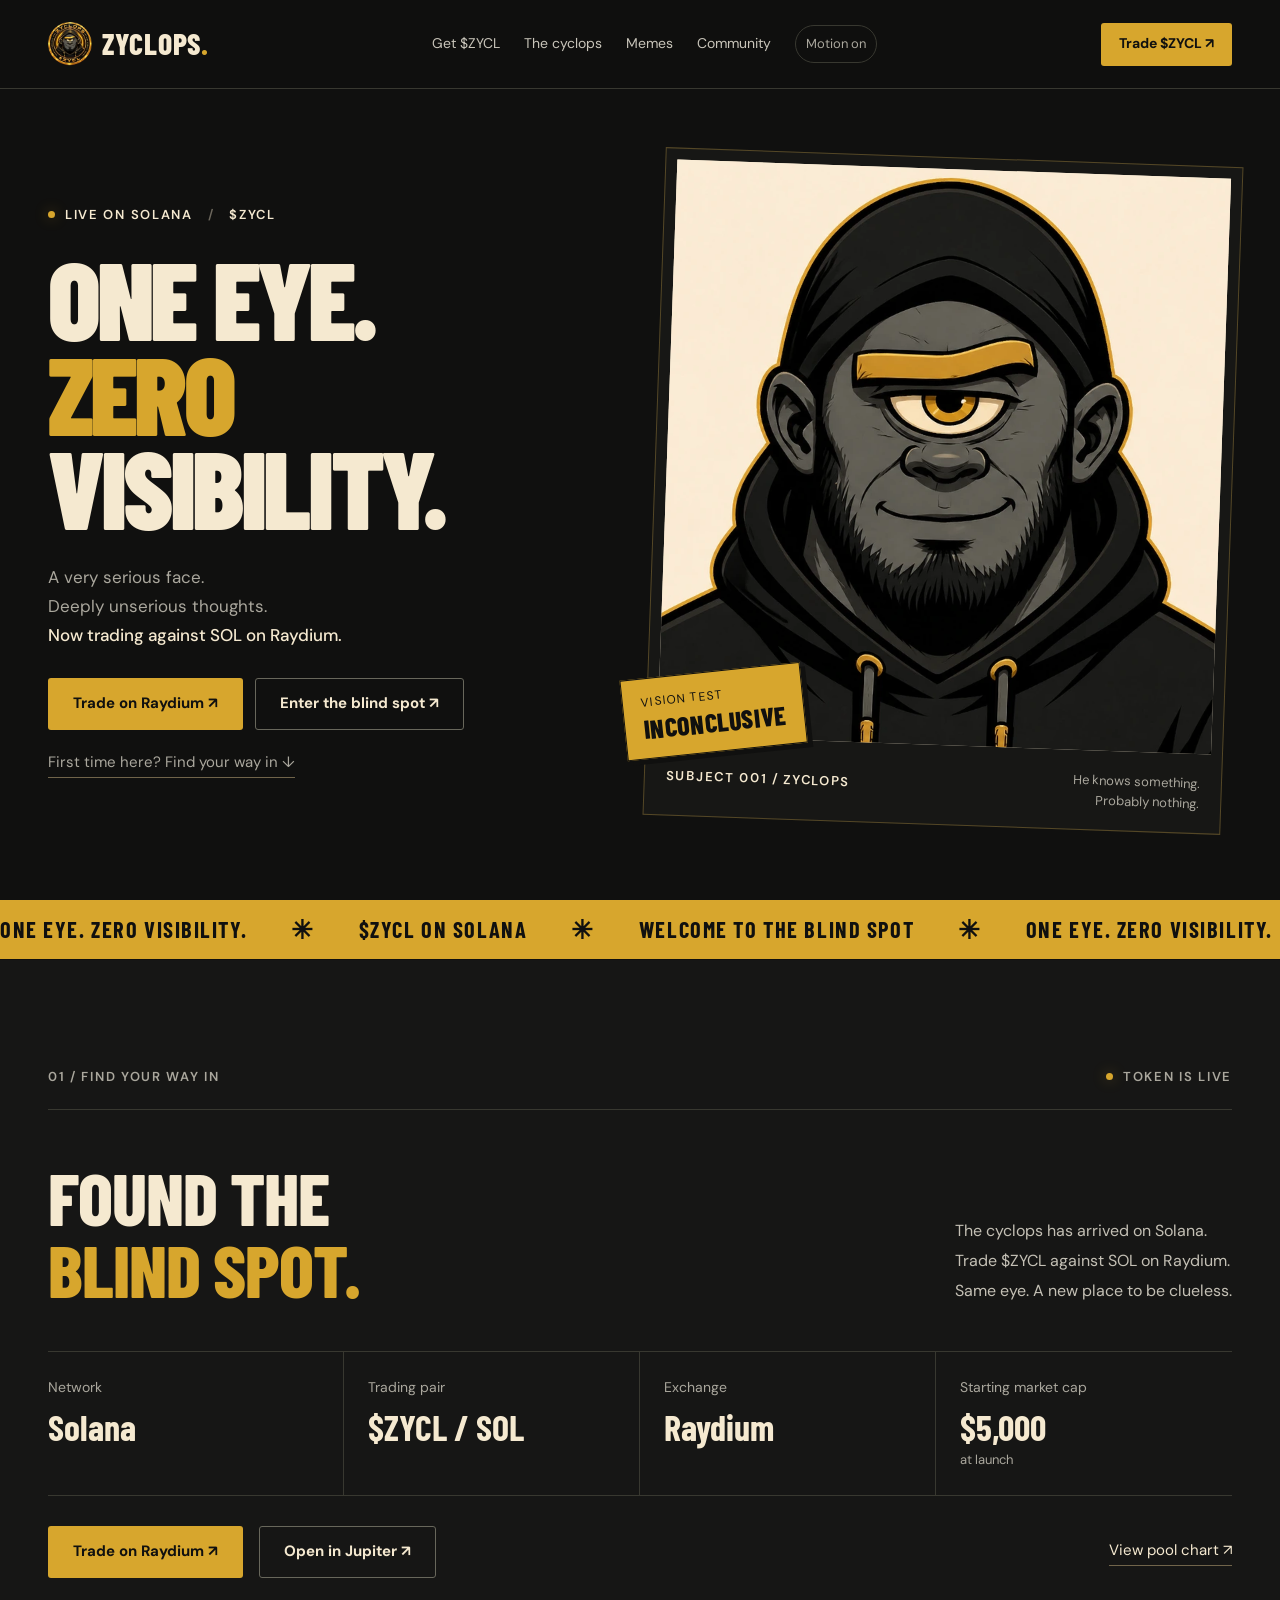
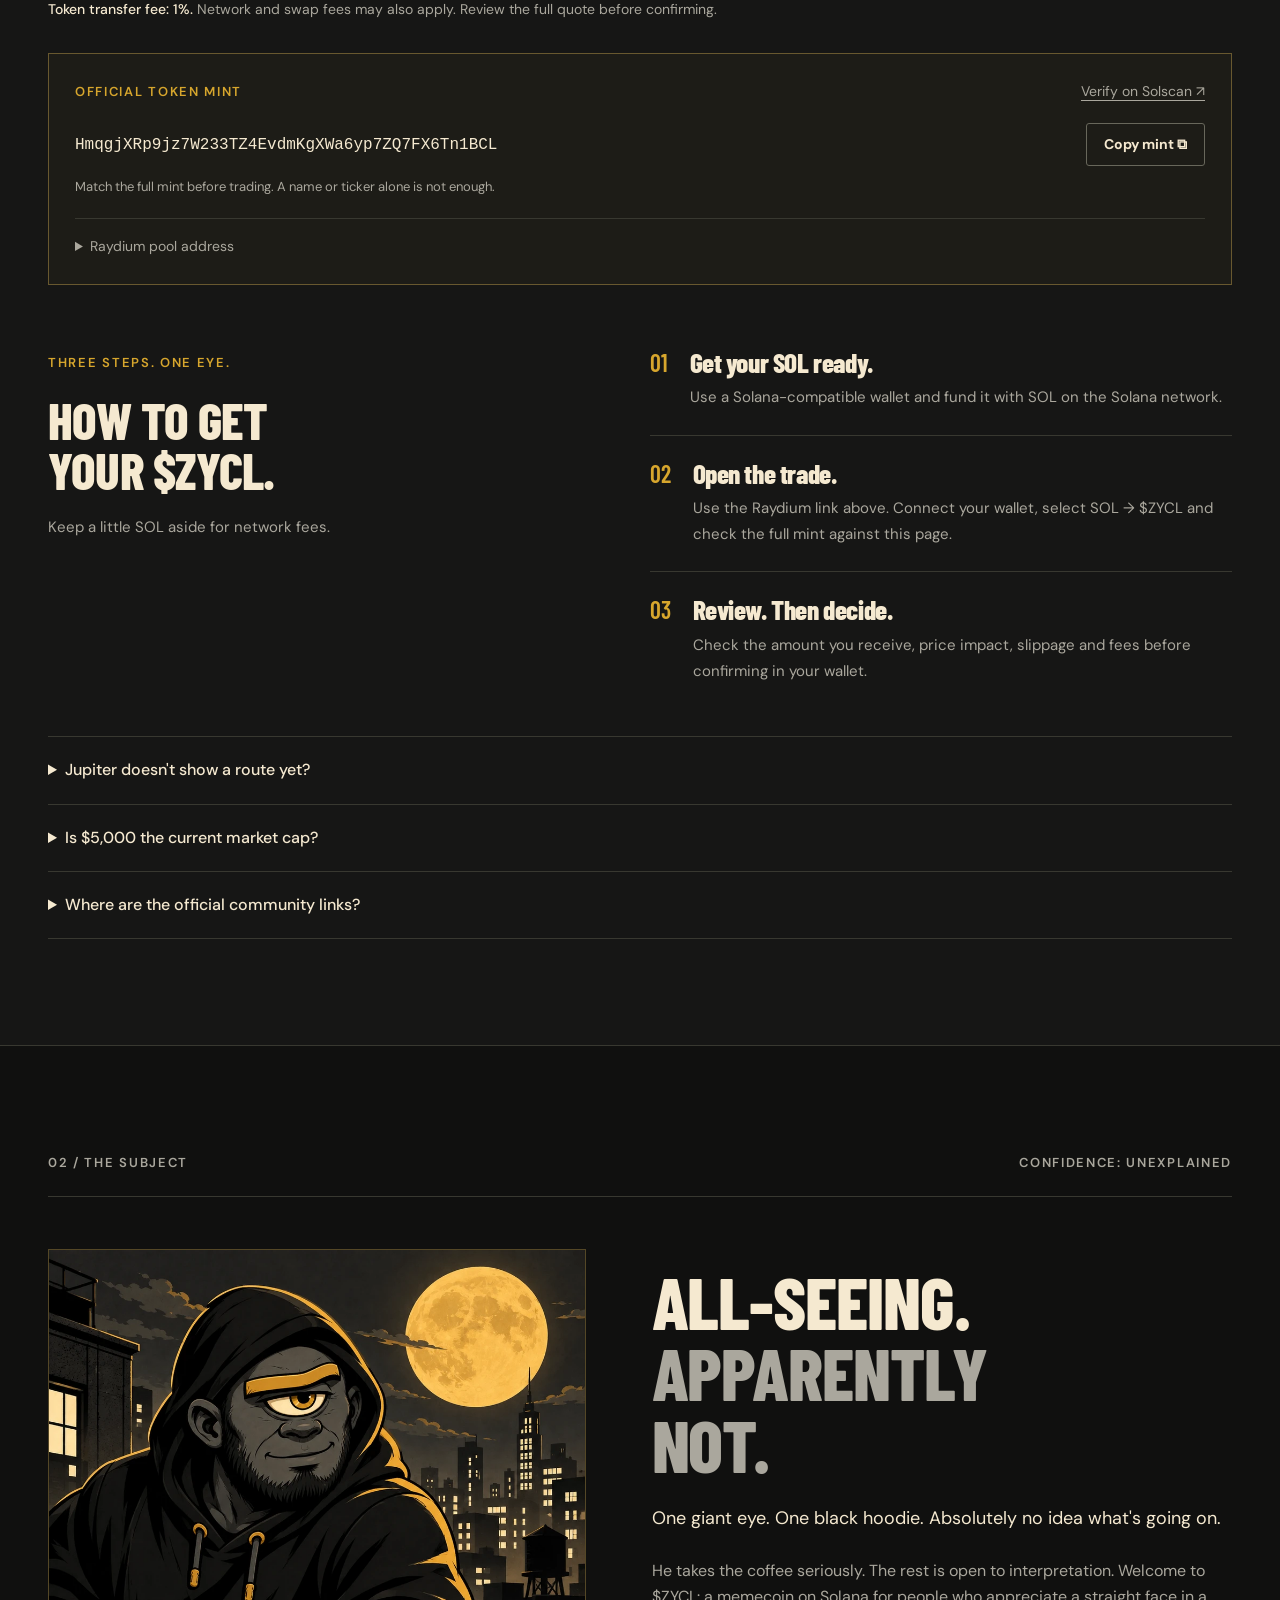
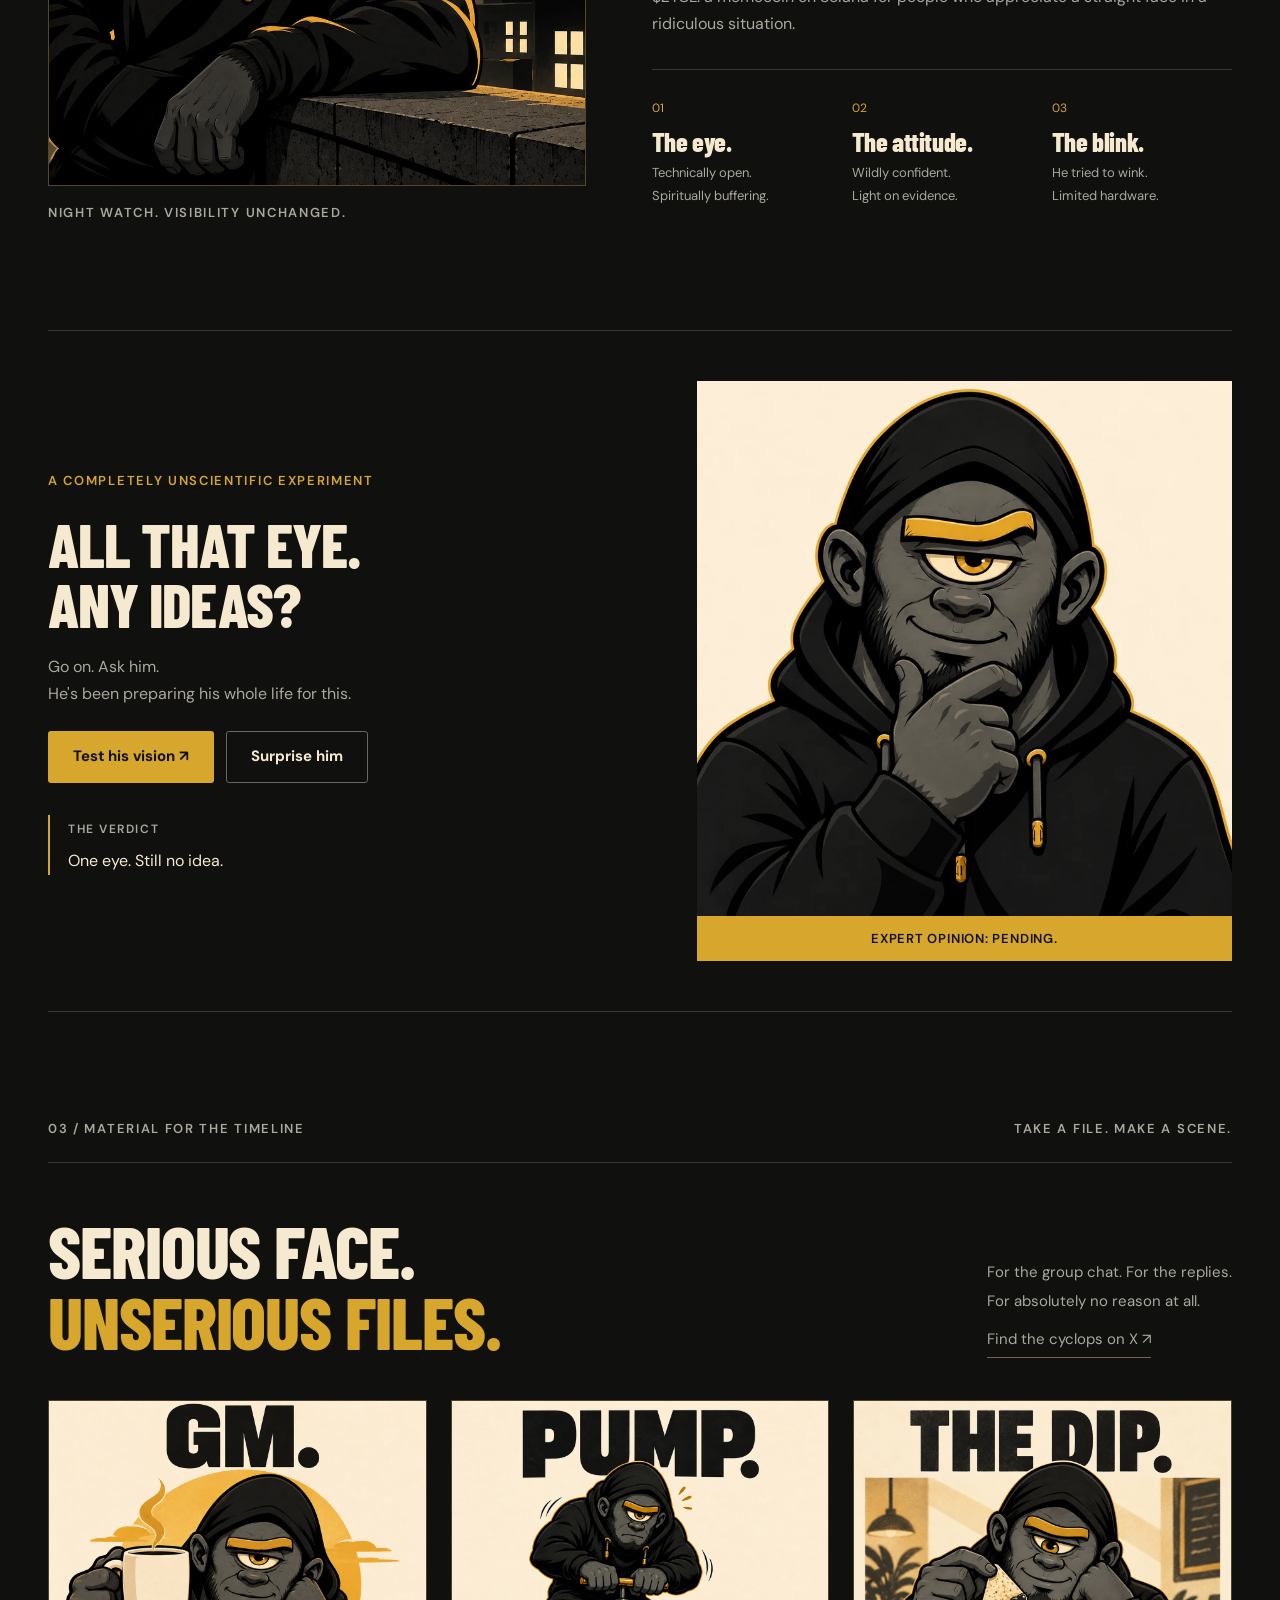
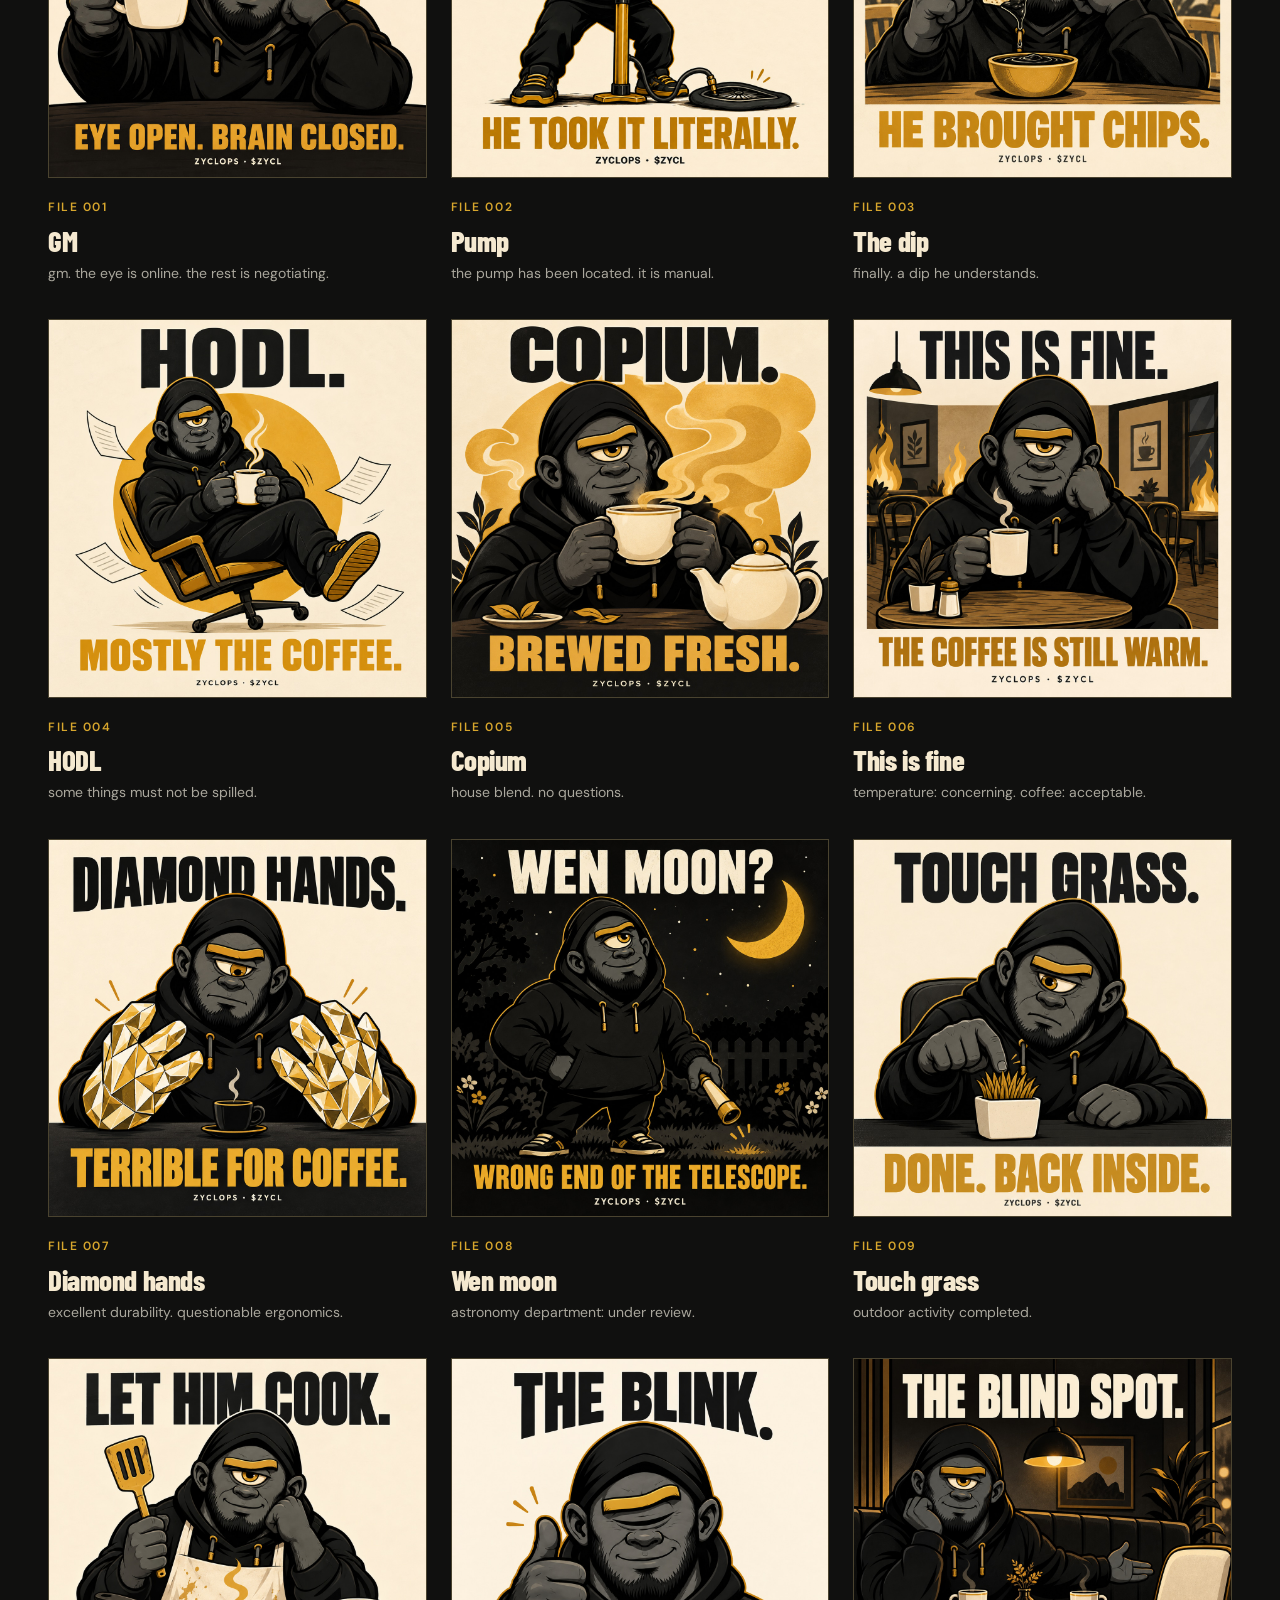
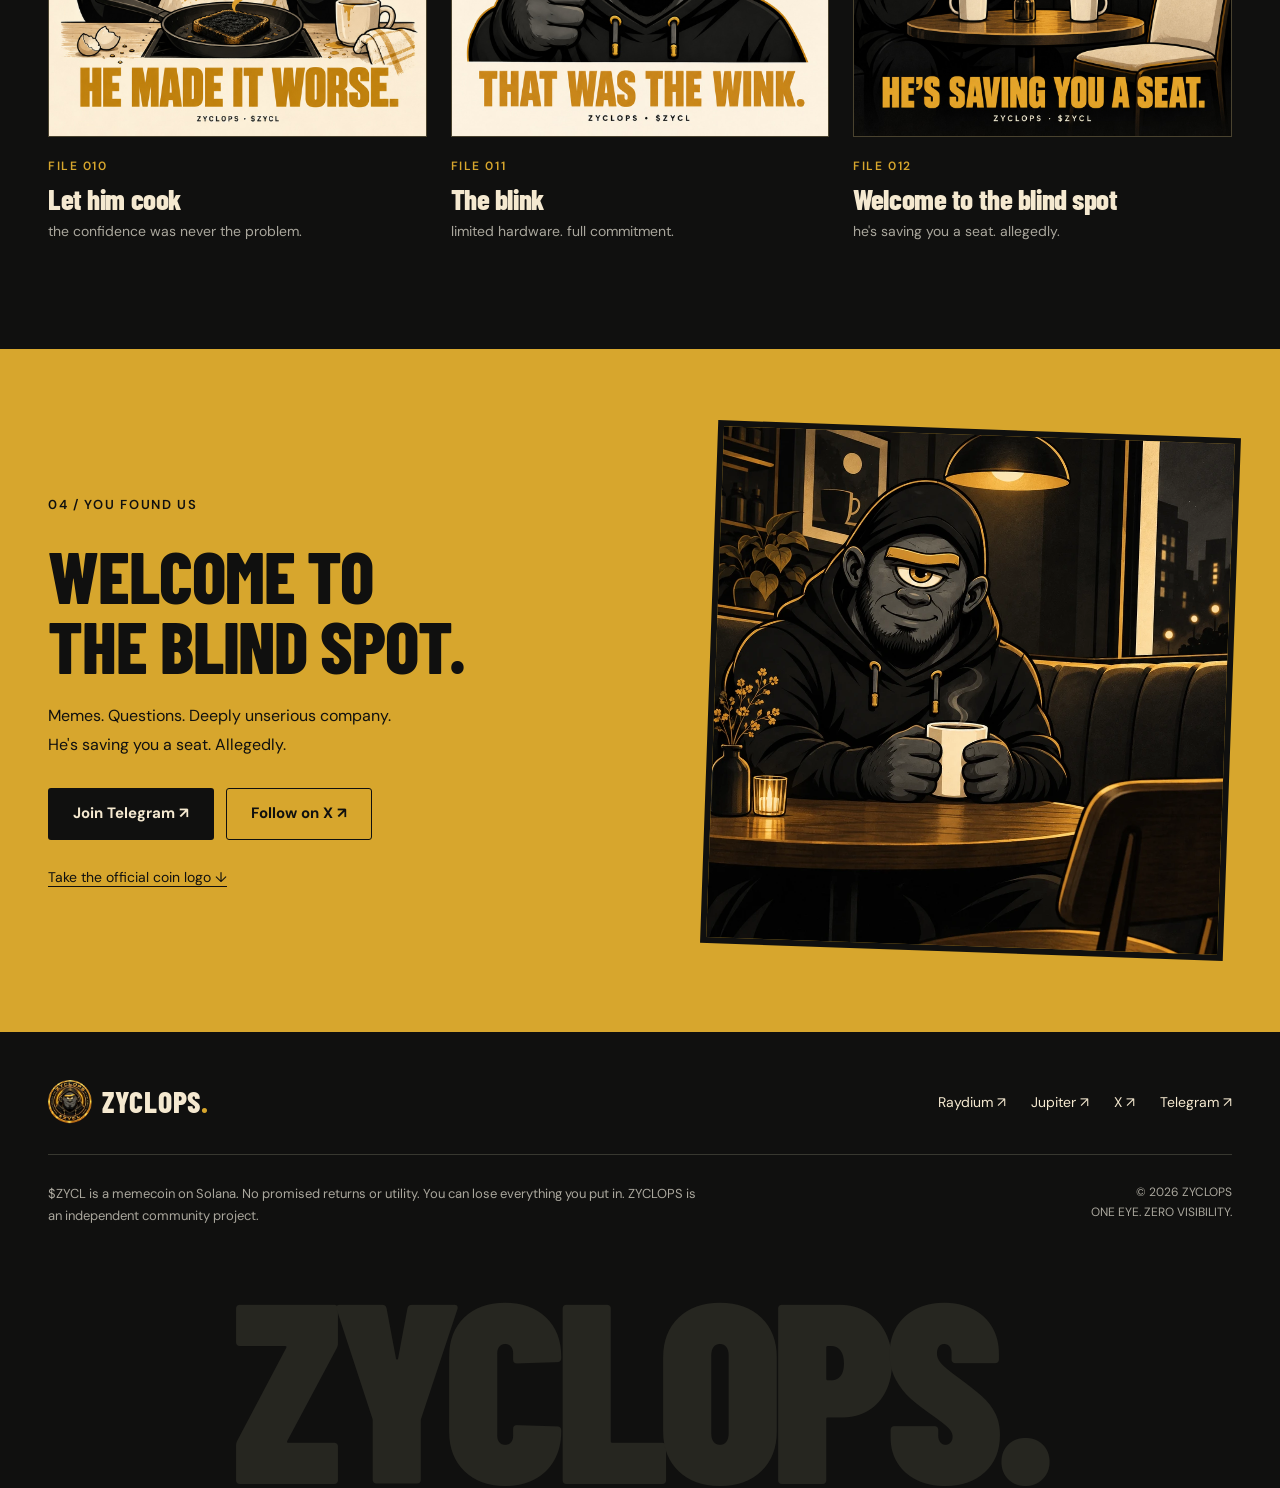
==== commit 90914d1a: "Launch the Solana website with new ZYCLOPS artwork and live trade links" ====
--- a/index.html
+++ b/index.html
@@ -1,834 +1,66 @@
 <!doctype html>
 <html lang="en">
-  <head>
-    <meta charset="utf-8" />
-    <meta name="viewport" content="width=device-width, initial-scale=1" />
-    <title>ZYCLOPS — One eye. Zero visibility.</title>
-    <meta
-      name="description"
-      content="Meet ZYCLOPS. A very serious face. Deeply unserious thoughts. $ZYCL. One eye. Zero visibility. Enter the blind spot."
-    />
-    <meta name="theme-color" content="#090a09" />
-    <link rel="icon" type="image/png" href="assets/favicon.png" />
-    <link rel="apple-touch-icon" href="assets/apple-touch.png" />
-    <link rel="canonical" href="https://zyclops.xyz/" />
-    <meta property="og:type" content="website" />
-    <meta property="og:url" content="https://zyclops.xyz/" />
-    <meta property="og:title" content="ZYCLOPS — One eye. Zero visibility." />
-    <meta
-      property="og:description"
-      content="A cyclops. Nothing to see here. $ZYCL. One eye. Zero visibility."
-    />
-    <meta property="og:image" content="https://zyclops.xyz/assets/og.jpg" />
-    <meta name="twitter:card" content="summary_large_image" />
-    <meta name="twitter:site" content="@zyclopssol" />
-    <meta name="twitter:title" content="ZYCLOPS — One eye. Zero visibility." />
-    <meta
-      name="twitter:description"
-      content="A cyclops. Nothing to see here. $ZYCL. One eye. Zero visibility."
-    />
-    <meta name="twitter:image" content="https://zyclops.xyz/assets/og.jpg" />
-    <link rel="preconnect" href="https://fonts.googleapis.com" />
-    <link rel="preconnect" href="https://fonts.gstatic.com" crossorigin />
-    <link
-      href="https://fonts.googleapis.com/css2?family=Big+Shoulders+Display:wght@600;700;800;900&family=Figtree:ital,wght@0,400;0,500;0,600;0,700;0,800;1,400&family=Share+Tech+Mono&display=swap"
-      rel="stylesheet"
-    />
-    <link
-      rel="preload"
-      as="image"
-      href="assets/optimized/hero.webp"
-      fetchpriority="high"
-    />
-    <link rel="stylesheet" href="styles.css" />
-    <script src="script.js" defer></script>
-  </head>
-  <body>
-    <a class="skip-link" href="#main">Skip to content</a>
-    <header class="site-header">
-      <span class="reading-progress" aria-hidden="true"></span>
-      <div class="header-inner">
-        <a class="brand" href="#top" aria-label="ZYCLOPS home">
-          <img src="assets/optimized/logo.webp" alt="" width="44" height="44" />
-          <span>ZYCLOPS<span class="brand-period">.</span></span>
-        </a>
-        <nav class="site-nav" id="site-nav" aria-label="Main navigation">
-          <a href="#lore">The cyclops</a><a href="#buy">Not yet</a
-          ><a href="#memes">Files</a><a href="#community">The blind spot</a>
-          <button
-            class="motion-toggle"
-            id="motion-toggle"
-            type="button"
-            hidden
-            aria-label="Pause animations"
-            title="Pause animations"
-          >
-            <span class="motion-icon" aria-hidden="true"></span
-            ><span class="motion-label">Motion on</span>
-          </button>
-        </nav>
-        <div class="header-actions">
-          <span>Buy link comes when it's real.</span>
-          <button
-            class="nav-toggle"
-            id="nav-toggle"
-            type="button"
-            aria-expanded="false"
-            aria-controls="site-nav"
-            aria-label="Open menu"
-          >
-            <span></span><span></span>
-          </button>
-        </div>
+<head>
+  <meta charset="utf-8"><meta name="viewport" content="width=device-width, initial-scale=1">
+  <title>ZYCLOPS ($ZYCL) on Solana — One eye. Zero visibility.</title>
+  <meta name="description" content="ZYCLOPS ($ZYCL) is live on Solana, trading against SOL on Raydium. Find the official mint, trade links, memes and the blind spot community.">
+  <meta name="theme-color" content="#10100f">
+  <link rel="canonical" href="https://zyclops.xyz/">
+  <link rel="icon" type="image/png" href="assets/brand/favicon-v11.png">
+  <link rel="apple-touch-icon" href="assets/brand/apple-touch-v11.png">
+  <meta property="og:type" content="website"><meta property="og:url" content="https://zyclops.xyz/">
+  <meta property="og:title" content="ZYCLOPS is live on Solana. One eye. Zero visibility.">
+  <meta property="og:description" content="$ZYCL / SOL on Raydium. A very serious face. Deeply unserious thoughts. Meet the cyclops.">
+  <meta property="og:image" content="https://zyclops.xyz/assets/brand/one-eye-banner-v11.jpg">
+  <meta property="og:image:width" content="1500"><meta property="og:image:height" content="500">
+  <meta property="og:image:alt" content="The one-eyed ZYCLOPS mascot in a black hoodie beside the words One eye. Zero visibility.">
+  <meta name="twitter:card" content="summary_large_image"><meta name="twitter:site" content="@zyclopssol">
+  <meta name="twitter:title" content="ZYCLOPS ($ZYCL) — Live on Solana">
+  <meta name="twitter:description" content="One eye. Zero visibility. Trading against SOL on Raydium. Welcome to the blind spot.">
+  <meta name="twitter:image" content="https://zyclops.xyz/assets/brand/one-eye-banner-v11.jpg">
+  <link rel="preconnect" href="https://fonts.googleapis.com"><link rel="preconnect" href="https://fonts.gstatic.com" crossorigin>
+  <link href="https://fonts.googleapis.com/css2?family=Barlow+Condensed:wght@500;600;700;800;900&family=DM+Sans:wght@400;500;600;700&display=swap" rel="stylesheet">
+  <link rel="preload" as="image" href="assets/brand/mascot-v11.webp" fetchpriority="high">
+  <link rel="stylesheet" href="styles.css?v=11"><script src="script.js?v=11" defer></script>
+</head>
+<body>
+  <a class="skip-link" href="#main">Skip to content</a>
+  <header class="site-header"><div class="wrap header-inner">
+    <a class="brand" href="#top" aria-label="ZYCLOPS home"><img src="assets/brand/logo-v11.webp" width="44" height="44" alt=""><span>ZYCLOPS<span class="gold">.</span></span></a>
+    <nav id="site-nav" class="site-nav" aria-label="Main navigation"><a href="#buy">Get $ZYCL</a><a href="#lore">The cyclops</a><a href="#memes">Memes</a><a href="#community">Community</a><button id="motion-toggle" class="motion-toggle" type="button" hidden aria-pressed="true">Motion on</button></nav>
+    <div class="header-actions"><a class="button button-gold button-small" href="https://raydium.io/swap/?inputMint=sol&amp;outputMint=HmqgjXRp9jz7W233TZ4EvdmKgXWa6yp7ZQ7FX6Tn1BCL" target="_blank" rel="noopener noreferrer">Trade $ZYCL ↗</a><button id="nav-toggle" class="nav-toggle" type="button" aria-label="Open menu" aria-expanded="false" aria-controls="site-nav" hidden><span></span><span></span></button></div>
+  </div></header>
+  <main id="main">
+    <section id="top" class="hero wrap" aria-labelledby="hero-title">
+      <div class="hero-copy">
+        <p class="eyebrow live-label"><span class="status-dot" aria-hidden="true"></span> LIVE ON SOLANA <span class="slash">/</span> $ZYCL</p>
+        <h1 id="hero-title">ONE EYE.<br><span class="gold">ZERO</span><br>VISIBILITY.</h1>
+        <p class="hero-description">A very serious face.<br>Deeply unserious thoughts.<br><strong>Now trading against SOL on Raydium.</strong></p>
+        <div class="hero-actions"><a class="button button-gold" href="https://raydium.io/swap/?inputMint=sol&amp;outputMint=HmqgjXRp9jz7W233TZ4EvdmKgXWa6yp7ZQ7FX6Tn1BCL" target="_blank" rel="noopener noreferrer">Trade on Raydium ↗</a><a class="button button-outline" href="https://t.me/zyclopscoin" target="_blank" rel="noopener noreferrer">Enter the blind spot ↗</a></div>
+        <a class="text-link hero-guide" href="#buy">First time here? Find your way in ↓</a>
       </div>
-    </header>
-
-    <main id="main">
-      <section class="hero" id="top" aria-labelledby="hero-title">
-        <div class="hero-grid wrap">
-          <div class="hero-copy">
-            <div class="eyebrow">
-              <span class="status-dot" aria-hidden="true"></span> $ZYCL
-              <span class="eyebrow-divider">/</span> ONE EYE. ZERO VISIBILITY.
-            </div>
-            <h1 id="hero-title">
-              ONE EYE.<br /><span>ZERO</span><br />VISIBILITY<span class="gold"
-                >.</span
-              >
-            </h1>
-            <p class="hero-description">
-              A very serious face.<br />Deeply unserious thoughts.<br />This
-              is a Solana relaunch. The token is not live.
-            </p>
-            <div class="hero-actions">
-              <span>Buy link comes when it's real.</span>
-              <a class="button button-outline" href="https://t.me/+j5GoT2-8Quo3YjBk"
-                >Enter the blind spot <span aria-hidden="true">↗</span></a
-              >
-            </div>
-            <a class="hero-guide" href="#buy"
-              >Buy link comes when it's real.
-              <span aria-hidden="true">↓</span></a
-            >
-          </div>
-          <figure class="hero-art">
-            <span class="hero-light" aria-hidden="true"></span>
-            <div class="hero-sparks" aria-hidden="true">
-              <i></i><i></i><i></i><i></i><i></i><i></i>
-            </div>
-            <span class="hero-orbit" aria-hidden="true"></span>
-            <img
-              class="hero-portrait"
-              src="assets/optimized/hero.webp"
-              alt="ZYCLOPS: a stern, bearded cyclops in a black hoodie, with one glowing gold eye."
-              width="500"
-              height="500"
-              fetchpriority="high"
-            />
-            <div class="subject-label" aria-hidden="true">
-              <span>SUBJECT 001</span><span>UNREASONABLY SERIOUS</span>
-            </div>
-            <figcaption class="hero-stamp">
-              <span class="stamp-small">VISION TEST</span
-              ><strong>INCONCLUSIVE</strong
-              ><span class="stamp-small">he's looking into it.</span>
-            </figcaption>
-          </figure>
-        </div>
-        <div class="hero-bottom wrap">
-          <span>ONE GIANT EYE. ZERO LEADS.</span
-          ><a href="#vision"
-            >TAKE THE EYE TEST <span aria-hidden="true">↓</span></a
-          ><span>$ZYCL</span>
-        </div>
-      </section>
-
-      <div class="ticker-tape" aria-hidden="true" data-ambient>
-        <div class="tape-track">
-          <div class="tape-set">
-            <span>NOTHING TO SEE HERE</span><span>✳</span
-            ><span>ONE EYE. ZERO VISIBILITY.</span><span>✳</span
-            ><span>WELCOME TO THE BLIND SPOT</span><span>✳</span>
-          </div>
-          <div class="tape-set">
-            <span>NOTHING TO SEE HERE</span><span>✳</span
-            ><span>ONE EYE. ZERO VISIBILITY.</span><span>✳</span
-            ><span>WELCOME TO THE BLIND SPOT</span><span>✳</span>
-          </div>
-        </div>
-      </div>
-
-      <section class="section dossier" id="lore" aria-labelledby="lore-title">
-        <div class="wrap">
-          <div class="section-meta">
-            <span>01 / THE SUBJECT</span><span>FILE STATUS: OPEN</span>
-          </div>
-          <div class="dossier-heading">
-            <h2 id="lore-title">
-              ALL-SEEING.<br /><span class="muted">APPARENTLY NOT.</span>
-            </h2>
-            <p>
-              He showed up with one giant eye and an attitude. We asked
-              what he could see.<br /><strong
-                >He has yet to get back to us.</strong
-              >
-            </p>
-          </div>
-          <div class="archive-scene" data-ambient>
-            <div class="archive-copy">
-              <span class="eyebrow">CURRENT ASSIGNMENT</span>
-              <h3>FIND<br /><span class="redacted-word">REDACTED.</span></h3>
-              <p>
-                A magnifying glass.<br />A classified document.<br />Absolutely
-                no progress.
-              </p>
-              <span class="file-note">INVESTIGATION ONGOING ↗</span>
-            </div>
-          </div>
-          <div class="character-notes">
-            <article>
-              <span class="note-number">01</span>
-              <h3>One eye.</h3>
-              <p>
-                Two would be overkill. He already can't see enough with this
-                one.
-              </p>
-            </article>
-            <article>
-              <span class="note-number">02</span>
-              <h3>Zero knowledge.</h3>
-              <p>
-                He heard the phrase and finally felt qualified. His diploma is
-                classified.
-              </p>
-            </article>
-            <article>
-              <span class="note-number">03</span>
-              <h3>The blink.</h3>
-              <p>
-                He tried to wink at the herd. Technically, he just blinked. Good
-                intentions.
-              </p>
-            </article>
-          </div>
-        </div>
-      </section>
-
-      <section
-        class="vision-lab wrap"
-        id="vision"
-        aria-labelledby="vision-title"
-        data-ambient
-      >
-        <div class="vision-copy">
-          <span class="eyebrow">A COMPLETELY UNSCIENTIFIC EXPERIMENT</span>
-          <h2 id="vision-title">ALL THAT EYE.<br /><span>ANY IDEAS?</span></h2>
-          <p>
-            Go on. Make eye contact.<br />He's been preparing his whole life for
-            this.
-          </p>
-          <div class="vision-actions">
-            <button
-              class="button button-gold"
-              id="vision-test"
-              type="button"
-              hidden
-            >
-              Test his vision <span aria-hidden="true">↗</span>
-            </button>
-            <button
-              class="button button-outline"
-              id="vision-blink"
-              type="button"
-              hidden
-            >
-              Make him blink
-            </button>
-          </div>
-          <div
-            class="vision-result"
-            role="status"
-            aria-live="polite"
-            aria-atomic="true"
-          >
-            <span class="result-label">THE VERDICT</span>
-            <p id="vision-verdict">One eye. Still no idea.</p>
-          </div>
-        </div>
-        <div
-          class="vision-instrument"
-          aria-label="An animated gold cyclops eye"
-          role="img"
-        >
-          <div class="lens-grid" aria-hidden="true"></div>
-          <div class="lens-orbit lens-orbit-outer" aria-hidden="true"></div>
-          <div class="lens-orbit lens-orbit-inner" aria-hidden="true"></div>
-          <span class="lens-coordinate lens-coordinate-top" aria-hidden="true"
-            >SUBJECT 001 <i></i> SINGLE OPTIC</span
-          >
-          <svg
-            class="cyclops-eye"
-            viewBox="0 0 600 400"
-            aria-hidden="true"
-            focusable="false"
-          >
-            <defs>
-              <linearGradient id="eye-bevel" x1="0" y1="0" x2="0.8" y2="1">
-                <stop stop-color="#fff2a9" />
-                <stop offset=".25" stop-color="#e8b735" />
-                <stop offset=".58" stop-color="#796017" />
-                <stop offset="1" stop-color="#e7b848" />
-              </linearGradient>
-              <radialGradient id="eye-gold">
-                <stop stop-color="#fff5ac" />
-                <stop offset=".37" stop-color="#ffe695" />
-                <stop offset=".67" stop-color="#e9ad24" />
-                <stop offset=".88" stop-color="#8f4a0c" />
-                <stop offset="1" stop-color="#261607" />
-              </radialGradient>
-              <radialGradient id="eye-black">
-                <stop stop-color="#282a21" />
-                <stop offset="1" stop-color="#080a07" />
-              </radialGradient>
-              <radialGradient id="eye-halo">
-                <stop stop-color="#d69c21" stop-opacity=".22" />
-                <stop offset="1" stop-color="#d69c21" stop-opacity="0" />
-              </radialGradient>
-              <clipPath id="eye-opening">
-                <path d="M75 200 Q300 12 525 200 Q300 388 75 200Z" />
-              </clipPath>
-            </defs>
-            <ellipse
-              cx="300"
-              cy="214"
-              rx="295"
-              ry="178"
-              fill="url(#eye-halo)"
-            />
-            <path
-              d="M44 198 155 104 298 65 449 110 555 198 461 178 302 119 142 171Z"
-              fill="url(#eye-bevel)"
-            />
-            <path d="M44 198 155 104 142 171Z" fill="#695020" />
-            <path d="m155 104 143-39-72 71Z" fill="#f7dc7d" />
-            <path d="m298 65 151 45-75 41Z" fill="#bb8b2c" />
-            <path
-              d="M49 203 161 298 300 337 440 298 551 203 456 229 299 288 144 230Z"
-              fill="url(#eye-bevel)"
-            />
-            <path d="m161 298 139 39-75-76Z" fill="#695020" />
-            <path d="m300 337 140-39-66-46Z" fill="#ae8130" />
-            <g class="eye-aperture">
-              <path
-                d="M75 200 Q300 12 525 200 Q300 388 75 200Z"
-                fill="url(#eye-black)"
-                stroke="#e9c75d"
-                stroke-width="2"
-              />
-              <g clip-path="url(#eye-opening)">
-                <g class="eye-gaze">
-                  <circle
-                    cx="300"
-                    cy="200"
-                    r="99"
-                    fill="#e8ad24"
-                    opacity=".12"
-                  />
-                  <circle
-                    cx="300"
-                    cy="200"
-                    r="88"
-                    fill="url(#eye-gold)"
-                    stroke="#ffdb6d"
-                    stroke-width="2"
-                  />
-                  <g
-                    class="iris-rays"
-                    stroke="#ffe89c"
-                    stroke-opacity=".46"
-                  ></g>
-                  <circle
-                    cx="300"
-                    cy="200"
-                    r="57"
-                    fill="none"
-                    stroke="#fff0a3"
-                    stroke-width="1.5"
-                    opacity=".7"
-                  />
-                  <circle
-                    class="eye-pupil"
-                    cx="300"
-                    cy="200"
-                    r="35"
-                    fill="#080906"
-                  />
-                  <ellipse
-                    cx="276"
-                    cy="165"
-                    rx="14"
-                    ry="7"
-                    fill="#fff7d0"
-                    opacity=".9"
-                    transform="rotate(-35 276 165)"
-                  />
-                  <circle
-                    cx="334"
-                    cy="229"
-                    r="4"
-                    fill="#ffd765"
-                    opacity=".65"
-                  />
-                </g>
-              </g>
-            </g>
-            <path
-              d="M76 198 Q300 23 524 198"
-              fill="none"
-              stroke="#171a12"
-              stroke-width="14"
-            />
-            <path
-              d="M77 192 Q300 22 523 192"
-              fill="none"
-              stroke="#ffe39b"
-              stroke-width="2"
-              opacity=".8"
-            />
-          </svg>
-          <div class="lens-scan" aria-hidden="true"></div>
-          <span
-            class="lens-coordinate lens-coordinate-bottom"
-            aria-hidden="true"
-            ><span id="lens-note">AWAITING A BRILLIANT THOUGHT</span
-            ><span>◉ ZYCL</span></span
-          >
-        </div>
-      </section>
-
-      <section class="section buy-section" id="buy" aria-labelledby="buy-title">
-        <div class="wrap">
-          <div class="section-meta">
-            <span>02 / FIND YOUR WAY IN</span
-            ><span>NO MAGNIFYING GLASS REQUIRED</span>
-          </div>
-          <div class="buy-layout">
-            <div class="buy-intro">
-              <span class="eyebrow">$ZYCL</span>
-              <h2 id="buy-title">
-                Buy link comes when it's real.
-              </h2>
-              <p>
-                ONE EYE. ZERO VISIBILITY.<br />There is no buy link on this
-                page.
-              </p>
-              <span>Buy link comes when it's real.</span>
-              <a class="text-link" href="https://x.com/zyclopssol"
-                >Follow on X <span aria-hidden="true">↗</span></a
-              >
-              <div class="wallet-note">
-                <span aria-hidden="true">↳</span>
-                <p>
-                  Admins will never ask for your recovery phrase.
-                </p>
-              </div>
-            </div>
-          </div>
-        </div>
-      </section>
-
-      <section
-        class="section meme-section"
-        id="memes"
-        aria-labelledby="memes-title"
-      >
-        <div class="wrap">
-          <div class="section-meta">
-            <span>03 / DECLASSIFIED MATERIAL</span
-            ><span>LOCKED FACE ONLY</span>
-          </div>
-          <div class="section-heading-row">
-            <h2 id="memes-title">
-              SERIOUS FACE.<br /><span class="gold">UNSERIOUS FILES.</span>
-            </h2>
-            <p>
-              New files. Same eye.<br />The old vault is gone.<br /><a
-                class="text-link"
-                href="https://x.com/zyclopssol"
-                >More from the cyclops <span aria-hidden="true">↗</span></a
-              >
-            </p>
-          </div>
-          <div class="meme-grid">
-            <figure class="meme-card">
-              <a
-                class="meme-open"
-                href="assets/memes/investigation.webp"
-                data-title="The investigation"
-                data-caption="he brought one eye. zero leads."
-                ><img
-                  src="assets/memes/investigation.webp"
-                  alt="All-seeing. Apparently not."
-                  width="1080"
-                  height="1080"
-                  loading="lazy"
-                  decoding="async"
-                /><span class="image-open-label"
-                  >OPEN FILE <span aria-hidden="true">↗</span></span
-                ></a
-              >
-              <figcaption>
-                <span>FILE 001</span>
-                <h3>The investigation</h3>
-                <p>one giant eye. zero leads.</p>
-              </figcaption>
-            </figure>
-            <figure class="meme-card">
-              <a
-                class="meme-open"
-                href="assets/memes/vision.webp"
-                data-title="The eye test"
-                data-caption="the chart is blank. he is taking notes anyway."
-                ><img
-                  src="assets/memes/vision.webp"
-                  alt="Vision test. Inconclusive."
-                  width="1080"
-                  height="1080"
-                  loading="lazy"
-                  decoding="async"
-                  /><span class="image-open-label"
-                  >OPEN FILE <span aria-hidden="true">↗</span></span
-                ></a
-              >
-              <figcaption>
-                <span>FILE 002</span>
-                <h3>The eye test</h3>
-                <p>he wants a second opinion.</p>
-              </figcaption>
-            </figure>
-            <figure class="meme-card">
-              <a
-                class="meme-open"
-                href="assets/memes/diploma.webp"
-                data-title="Zero knowledge"
-                data-caption="he heard the phrase and felt qualified."
-                ><img
-                  src="assets/memes/diploma.webp"
-                  alt="Zero knowledge. Classified."
-                  width="1080"
-                  height="1080"
-                  loading="lazy"
-                  decoding="async"
-                /><span class="image-open-label"
-                  >OPEN FILE <span aria-hidden="true">↗</span></span
-                ></a
-              >
-              <figcaption>
-                <span>FILE 003</span>
-                <h3>Zero knowledge</h3>
-                <p>finally qualified.</p>
-              </figcaption>
-            </figure>
-            <figure class="meme-card">
-              <a
-                class="meme-open"
-                href="assets/memes/crowd.webp"
-                data-title="Group photo"
-                data-caption="attendance: one. he counted carefully."
-                ><img
-                  src="assets/memes/crowd.webp"
-                  alt="Group photo. He is the group."
-                  width="1080"
-                  height="1080"
-                  loading="lazy"
-                  decoding="async"
-                /><span class="image-open-label"
-                  >OPEN FILE <span aria-hidden="true">↗</span></span
-                ></a
-              >
-              <figcaption>
-                <span>FILE 004</span>
-                <h3>Group photo</h3>
-                <p>he is the group.</p>
-              </figcaption>
-            </figure>
-            <figure class="meme-card">
-              <a
-                class="meme-open"
-                href="assets/memes/welcome.webp"
-                data-title="The blind spot"
-                data-caption="he's saving you a seat. allegedly."
-                ><img
-                  src="assets/memes/welcome.webp"
-                  alt="Welcome to the blind spot."
-                  width="1080"
-                  height="1080"
-                  loading="lazy"
-                  decoding="async"
-                /><span class="image-open-label"
-                  >OPEN FILE <span aria-hidden="true">↗</span></span
-                ></a
-              >
-              <figcaption>
-                <span>FILE 005</span>
-                <h3>The blind spot</h3>
-                <p>seat saved. allegedly.</p>
-              </figcaption>
-            </figure>
-            <figure class="meme-card">
-              <a
-                class="meme-open"
-                href="assets/memes/peek.webp"
-                data-title="Nothing to see"
-                data-caption="he looked. there was nothing. he checked again."
-                ><img
-                  src="assets/memes/peek.webp"
-                  alt="Nothing to see. He checked."
-                  width="1080"
-                  height="1080"
-                  loading="lazy"
-                  decoding="async"
-                /><span class="image-open-label"
-                  >OPEN FILE <span aria-hidden="true">↗</span></span
-                ></a
-              >
-              <figcaption>
-                <span>FILE 006</span>
-                <h3>Nothing to see</h3>
-                <p>he checked.</p>
-              </figcaption>
-            </figure>
-            <figure class="meme-card">
-              <a
-                class="meme-open"
-                href="assets/memes/no-idea.webp"
-                data-title="One eye. No idea."
-                data-caption="the slogan stays serious. this file does not."
-                ><img
-                  src="assets/memes/no-idea.webp"
-                  alt="One eye. No idea."
-                  width="1080"
-                  height="1080"
-                  loading="lazy"
-                  decoding="async"
-                /><span class="image-open-label"
-                  >OPEN FILE <span aria-hidden="true">↗</span></span
-                ></a
-              >
-              <figcaption>
-                <span>FILE 007</span>
-                <h3>One eye. No idea.</h3>
-                <p>meme file. not the slogan.</p>
-              </figcaption>
-            </figure>
-            <figure class="meme-card">
-              <a
-                class="meme-open"
-                href="assets/memes/still-looking.webp"
-                data-title="Still looking"
-                data-caption="still looking. still no idea."
-                ><img
-                  src="assets/memes/still-looking.webp"
-                  alt="Still looking. No leads."
-                  width="1080"
-                  height="1080"
-                  loading="lazy"
-                  decoding="async"
-                /><span class="image-open-label"
-                  >OPEN FILE <span aria-hidden="true">↗</span></span
-                ></a
-              >
-              <figcaption>
-                <span>FILE 008</span>
-                <h3>Still looking</h3>
-                <p>no leads.</p>
-              </figcaption>
-            </figure>
-            <figure class="meme-card">
-              <a
-                class="meme-open"
-                href="assets/memes/the-blink.webp"
-                data-title="The blink"
-                data-caption="that was the wink."
-                ><img
-                  src="assets/memes/the-blink.webp"
-                  alt="The blink. That was the wink."
-                  width="1080"
-                  height="1080"
-                  loading="lazy"
-                  decoding="async"
-                /><span class="image-open-label"
-                  >OPEN FILE <span aria-hidden="true">↗</span></span
-                ></a
-              >
-              <figcaption>
-                <span>FILE 009</span>
-                <h3>The blink</h3>
-                <p>that was the wink.</p>
-              </figcaption>
-            </figure>
-            <figure class="meme-card">
-              <a
-                class="meme-open"
-                href="assets/memes/file-open.webp"
-                data-title="File status"
-                data-caption="file status: open."
-                ><img
-                  src="assets/memes/file-open.webp"
-                  alt="File status. Open."
-                  width="1080"
-                  height="1080"
-                  loading="lazy"
-                  decoding="async"
-                /><span class="image-open-label"
-                  >OPEN FILE <span aria-hidden="true">↗</span></span
-                ></a
-              >
-              <figcaption>
-                <span>FILE 010</span>
-                <h3>File status</h3>
-                <p>open.</p>
-              </figcaption>
-            </figure>
-            <figure class="meme-card">
-              <a
-                class="meme-open"
-                href="assets/memes/seat-saved.webp"
-                data-title="Seat saved"
-                data-caption="he's saving you a seat. allegedly."
-                ><img
-                  src="assets/memes/seat-saved.webp"
-                  alt="Seat saved. Allegedly."
-                  width="1080"
-                  height="1080"
-                  loading="lazy"
-                  decoding="async"
-                /><span class="image-open-label"
-                  >OPEN FILE <span aria-hidden="true">↗</span></span
-                ></a
-              >
-              <figcaption>
-                <span>FILE 011</span>
-                <h3>Seat saved</h3>
-                <p>allegedly.</p>
-              </figcaption>
-            </figure>
-            <figure class="meme-card">
-              <a
-                class="meme-open"
-                href="assets/memes/eye-test.webp"
-                data-title="Take the test"
-                data-caption="bring an eye."
-                ><img
-                  src="assets/memes/eye-test.webp"
-                  alt="Take the test. Bring an eye."
-                  width="1080"
-                  height="1080"
-                  loading="lazy"
-                  decoding="async"
-                /><span class="image-open-label"
-                  >OPEN FILE <span aria-hidden="true">↗</span></span
-                ></a
-              >
-              <figcaption>
-                <span>FILE 012</span>
-                <h3>Take the test</h3>
-                <p>bring an eye.</p>
-              </figcaption>
-            </figure>
-          </div>
-        </div>
-      </section>
-
-      <section
-        class="community-section"
-        data-ambient
-        id="community"
-        aria-labelledby="community-title"
-      >
-        <div class="community-orbits" aria-hidden="true">
-          <i></i><i></i><i></i>
-        </div>
-        <div class="wrap community-inner">
-          <span class="eyebrow">04 / YOU FOUND US</span>
-          <h2 id="community-title">
-            WELCOME TO<br />THE <span>BLIND SPOT.</span>
-          </h2>
-          <p>
-            Memes. Questions. Deeply unserious company.<br />He's saving you a
-            seat. Allegedly.
-          </p>
-          <div class="community-actions">
-            <a class="button button-dark" href="https://t.me/+j5GoT2-8Quo3YjBk"
-              >Join Telegram <span aria-hidden="true">↗</span></a
-            ><a
-              class="button button-dark-outline"
-              href="https://x.com/zyclopssol"
-              >Follow on X <span aria-hidden="true">↗</span></a
-            >
-          </div>
-          <span class="community-footnote">ONE EYE. ALL WELCOME.</span>
-        </div>
-      </section>
-    </main>
-
-    <footer class="site-footer">
-      <div class="wrap">
-        <div class="footer-top">
-          <a class="brand" href="#top"
-            ><img
-              src="assets/optimized/logo.webp"
-              alt=""
-              width="44"
-              height="44"
-            /><span>ZYCLOPS<span class="brand-period">.</span></span></a
-          >
-          <nav class="footer-links" aria-label="Official links">
-            <span>Buy link comes when it's real.</span
-            ><a href="https://x.com/zyclopssol">X ↗</a
-            ><a href="https://t.me/+j5GoT2-8Quo3YjBk">Telegram ↗</a>
-          </nav>
-        </div>
-        <div class="footer-bottom">
-          <p>
-            $ZYCL is a memecoin. No promised returns or utility. You can lose
-            everything you put in. Buy link comes when it's real. ZYCLOPS is
-            an independent community project.
-          </p>
-          <span
-            >© <span id="year">2026</span> ZYCLOPS<br />NOTHING TO SEE
-            HERE.</span
-          >
-        </div>
-        <div class="footer-wordmark" aria-hidden="true">ZYCLOPS.</div>
-      </div>
-    </footer>
-
-    <dialog class="meme-dialog" id="meme-dialog" aria-labelledby="dialog-title">
-      <div class="dialog-top">
-        <span class="eyebrow">DECLASSIFIED MATERIAL</span
-        ><button class="dialog-close" type="button" aria-label="Close artwork">
-          ✕
-        </button>
-      </div>
-      <img
-        id="dialog-image"
-        src="assets/memes/investigation.webp"
-        alt=""
-        width="800"
-        height="800"
-      />
-      <div class="dialog-bottom">
-        <h2 id="dialog-title">The investigation</h2>
-        <p id="dialog-caption"></p>
-        <a
-          class="button button-gold button-small"
-          id="dialog-download"
-          href="assets/memes/investigation.webp"
-          download
-          >Download artwork <span aria-hidden="true">↓</span></a
-        >
-      </div>
-    </dialog>
-  </body>
-</html>
+      <figure class="hero-art"><div class="portrait-frame"><img class="hero-portrait" src="assets/brand/mascot-v11.webp" alt="ZYCLOPS with a charcoal face, one gold eye, raised gold brow and a smug smile under his black hood." width="1200" height="800" fetchpriority="high"></div><figcaption><span class="eyebrow">SUBJECT 001 / ZYCLOPS</span><span>He knows something.<br>Probably nothing.</span></figcaption><div class="hero-stamp" aria-hidden="true">VISION TEST<br><strong>INCONCLUSIVE</strong></div></figure>
+    </section>
+    <div class="ticker-tape" aria-hidden="true"><div class="tape-track"><div class="tape-set"><span>ONE EYE. ZERO VISIBILITY.</span><i>✳</i><span>$ZYCL ON SOLANA</span><i>✳</i><span>WELCOME TO THE BLIND SPOT</span><i>✳</i></div><div class="tape-set"><span>ONE EYE. ZERO VISIBILITY.</span><i>✳</i><span>$ZYCL ON SOLANA</span><i>✳</i><span>WELCOME TO THE BLIND SPOT</span><i>✳</i></div></div></div>
+    <section id="buy" class="section buy-section" aria-labelledby="buy-title"><div class="wrap">
+      <div class="section-meta"><span>01 / FIND YOUR WAY IN</span><span class="live-label"><span class="status-dot" aria-hidden="true"></span> TOKEN IS LIVE</span></div>
+      <div class="buy-heading"><h2 id="buy-title">FOUND THE<br><span class="gold">BLIND SPOT.</span></h2><p>The cyclops has arrived on Solana.<br>Trade $ZYCL against SOL on Raydium.<br>Same eye. A new place to be clueless.</p></div>
+      <dl class="token-facts"><div><dt>Network</dt><dd>Solana</dd></div><div><dt>Trading pair</dt><dd>$ZYCL / SOL</dd></div><div><dt>Exchange</dt><dd>Raydium</dd></div><div><dt>Starting market cap</dt><dd>$5,000 <small>at launch</small></dd></div></dl>
+      <div class="trade-actions"><a class="button button-gold" href="https://raydium.io/swap/?inputMint=sol&amp;outputMint=HmqgjXRp9jz7W233TZ4EvdmKgXWa6yp7ZQ7FX6Tn1BCL" target="_blank" rel="noopener noreferrer">Trade on Raydium ↗</a><a class="button button-outline" href="https://jup.ag/swap/SOL-HmqgjXRp9jz7W233TZ4EvdmKgXWa6yp7ZQ7FX6Tn1BCL" target="_blank" rel="noopener noreferrer">Open in Jupiter ↗</a><a class="text-link" href="https://dexscreener.com/solana/BkRJJB41cpg2KHGgUQcJwa2UP1NVR16agyWHv7mZ1vKY" target="_blank" rel="noopener noreferrer">View pool chart ↗</a></div>
+      <p class="transfer-fee-note"><strong>Token transfer fee: 1%.</strong> Network and swap fees may also apply. Review the full quote before confirming.</p>
+      <div class="address-card"><div class="address-heading"><span class="eyebrow gold">OFFICIAL TOKEN MINT</span><a href="https://solscan.io/token/HmqgjXRp9jz7W233TZ4EvdmKgXWa6yp7ZQ7FX6Tn1BCL" target="_blank" rel="noopener noreferrer">Verify on Solscan ↗</a></div><div class="address-row"><code id="token-mint" tabindex="0">HmqgjXRp9jz7W233TZ4EvdmKgXWa6yp7ZQ7FX6Tn1BCL</code><button class="button button-outline button-small" type="button" data-copy-target="token-mint" data-copy-label="Mint address" hidden>Copy mint ⧉</button></div><p class="address-note">Match the full mint before trading. A name or ticker alone is not enough.</p><details class="pool-details"><summary>Raydium pool address</summary><div class="address-row"><code id="pool-address" tabindex="0">BkRJJB41cpg2KHGgUQcJwa2UP1NVR16agyWHv7mZ1vKY</code><button class="button button-outline button-small" type="button" data-copy-target="pool-address" data-copy-label="Pool address" hidden>Copy pool ⧉</button></div><a class="text-link" href="https://solscan.io/account/BkRJJB41cpg2KHGgUQcJwa2UP1NVR16agyWHv7mZ1vKY" target="_blank" rel="noopener noreferrer">View pool account ↗</a></details></div>
+      <div class="how-to"><div><span class="eyebrow gold">THREE STEPS. ONE EYE.</span><h3>HOW TO GET<br>YOUR $ZYCL.</h3><p>Keep a little SOL aside for network fees.</p></div><ol class="buy-steps"><li><span class="step-number">01</span><div><h4>Get your SOL ready.</h4><p>Use a Solana-compatible wallet and fund it with SOL on the Solana network.</p></div></li><li><span class="step-number">02</span><div><h4>Open the trade.</h4><p>Use the Raydium link above. Connect your wallet, select SOL → $ZYCL and check the full mint against this page.</p></div></li><li><span class="step-number">03</span><div><h4>Review. Then decide.</h4><p>Check the amount you receive, price impact, slippage and fees before confirming in your wallet.</p></div></li></ol></div>
+      <div class="faq-list"><details><summary>Jupiter doesn't show a route yet?</summary><p>New pools can take time to appear in aggregators. Try the direct Raydium link and confirm the mint. If no quote is available, wait and try again.</p></details><details><summary>Is $5,000 the current market cap?</summary><p>No. It is the starting market cap at launch. It is not a live quote or a measure of available liquidity. Use the pool chart for current market information.</p></details><details><summary>Where are the official community links?</summary><p>Find us on <a href="https://x.com/zyclopssol" target="_blank" rel="noopener noreferrer">X @zyclopssol</a> and <a href="https://t.me/zyclopscoin" target="_blank" rel="noopener noreferrer">Telegram @zyclopscoin</a>. Admins will never ask for your recovery phrase.</p></details></div>
+    </div></section>
+    <section class="section lore-section" id="lore" aria-labelledby="lore-title"><div class="wrap">
+      <div class="section-meta"><span>02 / THE SUBJECT</span><span>CONFIDENCE: UNEXPLAINED</span></div>
+      <div class="lore-grid"><figure><img src="assets/art/art-night-watch-v11.webp" width="1000" height="1000" loading="lazy" alt="ZYCLOPS keeps a very serious watch over the city from a rooftop at night."><figcaption class="eyebrow">NIGHT WATCH. VISIBILITY UNCHANGED.</figcaption></figure><div class="lore-copy"><h2>ALL-SEEING.<br><span class="muted">APPARENTLY<br>NOT.</span></h2><p>One giant eye. One black hoodie. Absolutely no idea what's going on.</p><p>He takes the coffee seriously. The rest is open to interpretation. Welcome to $ZYCL: a memecoin on Solana for people who appreciate a straight face in a ridiculous situation.</p><div class="character-notes"><article><span>01</span><h3>The eye.</h3><p>Technically open.<br>Spiritually buffering.</p></article><article><span>02</span><h3>The attitude.</h3><p>Wildly confident.<br>Light on evidence.</p></article><article><span>03</span><h3>The blink.</h3><p>He tried to wink.<br>Limited hardware.</p></article></div></div></div>
+    </div></section>
+    <section class="vision-section wrap" id="vision" aria-labelledby="vision-title"><div class="vision-copy"><span class="eyebrow gold">A COMPLETELY UNSCIENTIFIC EXPERIMENT</span><h2 id="vision-title">ALL THAT EYE.<br>ANY IDEAS?</h2><p>Go on. Ask him.<br>He's been preparing his whole life for this.</p><div class="hero-actions"><button id="vision-test" class="button button-gold" type="button" hidden>Test his vision ↗</button><button id="vision-surprise" class="button button-outline" type="button" hidden>Surprise him</button></div><div class="vision-result" role="status" aria-live="polite" aria-atomic="true"><span class="eyebrow">THE VERDICT</span><p id="vision-verdict">One eye. Still no idea.</p></div></div><figure class="vision-art"><img id="vision-image" src="assets/reactions/smug-v11.webp" width="800" height="800" loading="lazy" alt="The ZYCLOPS mascot looks smug, with a hand under his chin."><figcaption>EXPERT OPINION: PENDING.</figcaption></figure></section>
+    <section class="section meme-section" id="memes" aria-labelledby="memes-title"><div class="wrap"><div class="section-meta"><span>03 / MATERIAL FOR THE TIMELINE</span><span>TAKE A FILE. MAKE A SCENE.</span></div><div class="section-heading-row"><h2 id="memes-title">SERIOUS FACE.<br><span class="gold">UNSERIOUS FILES.</span></h2><p>For the group chat. For the replies.<br>For absolutely no reason at all.<br><a class="text-link" href="https://x.com/zyclopssol" target="_blank" rel="noopener noreferrer">Find the cyclops on X ↗</a></p></div><div class="meme-grid"><figure class="meme-card"><a class="meme-open" href="assets/memes/gm-v11.jpg" data-title="GM" data-caption="gm. the eye is online. the rest is negotiating." aria-label="Open GM artwork"><img src="assets/memes/gm-v11.jpg" width="1200" height="1200" loading="lazy" decoding="async" alt="ZYCLOPS meme: GM. EYE OPEN. BRAIN CLOSED."><span class="image-open-label">OPEN FILE ↗</span></a><figcaption><span class="eyebrow">FILE 001</span><h3>GM</h3><p>gm. the eye is online. the rest is negotiating.</p></figcaption></figure><figure class="meme-card"><a class="meme-open" href="assets/memes/pump-v11.jpg" data-title="Pump" data-caption="the pump has been located. it is manual." aria-label="Open Pump artwork"><img src="assets/memes/pump-v11.jpg" width="1200" height="1200" loading="lazy" decoding="async" alt="ZYCLOPS meme: PUMP. HE TOOK IT LITERALLY."><span class="image-open-label">OPEN FILE ↗</span></a><figcaption><span class="eyebrow">FILE 002</span><h3>Pump</h3><p>the pump has been located. it is manual.</p></figcaption></figure><figure class="meme-card"><a class="meme-open" href="assets/memes/the-dip-v11.jpg" data-title="The dip" data-caption="finally. a dip he understands." aria-label="Open The dip artwork"><img src="assets/memes/the-dip-v11.jpg" width="1200" height="1200" loading="lazy" decoding="async" alt="ZYCLOPS meme: THE DIP. HE BROUGHT CHIPS."><span class="image-open-label">OPEN FILE ↗</span></a><figcaption><span class="eyebrow">FILE 003</span><h3>The dip</h3><p>finally. a dip he understands.</p></figcaption></figure><figure class="meme-card"><a class="meme-open" href="assets/memes/hodl-v11.jpg" data-title="HODL" data-caption="some things must not be spilled." aria-label="Open HODL artwork"><img src="assets/memes/hodl-v11.jpg" width="1200" height="1200" loading="lazy" decoding="async" alt="ZYCLOPS meme: HODL. MOSTLY THE COFFEE."><span class="image-open-label">OPEN FILE ↗</span></a><figcaption><span class="eyebrow">FILE 004</span><h3>HODL</h3><p>some things must not be spilled.</p></figcaption></figure><figure class="meme-card"><a class="meme-open" href="assets/memes/copium-v11.jpg" data-title="Copium" data-caption="house blend. no questions." aria-label="Open Copium artwork"><img src="assets/memes/copium-v11.jpg" width="1200" height="1200" loading="lazy" decoding="async" alt="ZYCLOPS meme: COPIUM. BREWED FRESH."><span class="image-open-label">OPEN FILE ↗</span></a><figcaption><span class="eyebrow">FILE 005</span><h3>Copium</h3><p>house blend. no questions.</p></figcaption></figure><figure class="meme-card"><a class="meme-open" href="assets/memes/this-is-fine-v11.jpg" data-title="This is fine" data-caption="temperature: concerning. coffee: acceptable." aria-label="Open This is fine artwork"><img src="assets/memes/this-is-fine-v11.jpg" width="1200" height="1200" loading="lazy" decoding="async" alt="ZYCLOPS meme: THIS IS FINE. THE COFFEE IS STILL WARM."><span class="image-open-label">OPEN FILE ↗</span></a><figcaption><span class="eyebrow">FILE 006</span><h3>This is fine</h3><p>temperature: concerning. coffee: acceptable.</p></figcaption></figure><figure class="meme-card"><a class="meme-open" href="assets/memes/diamond-hands-v11.jpg" data-title="Diamond hands" data-caption="excellent durability. questionable ergonomics." aria-label="Open Diamond hands artwork"><img src="assets/memes/diamond-hands-v11.jpg" width="1200" height="1200" loading="lazy" decoding="async" alt="ZYCLOPS meme: DIAMOND HANDS. TERRIBLE FOR COFFEE."><span class="image-open-label">OPEN FILE ↗</span></a><figcaption><span class="eyebrow">FILE 007</span><h3>Diamond hands</h3><p>excellent durability. questionable ergonomics.</p></figcaption></figure><figure class="meme-card"><a class="meme-open" href="assets/memes/wen-moon-v11.jpg" data-title="Wen moon" data-caption="astronomy department: under review." aria-label="Open Wen moon artwork"><img src="assets/memes/wen-moon-v11.jpg" width="1200" height="1200" loading="lazy" decoding="async" alt="ZYCLOPS meme: WEN MOON? WRONG END OF THE TELESCOPE."><span class="image-open-label">OPEN FILE ↗</span></a><figcaption><span class="eyebrow">FILE 008</span><h3>Wen moon</h3><p>astronomy department: under review.</p></figcaption></figure><figure class="meme-card"><a class="meme-open" href="assets/memes/touch-grass-v11.jpg" data-title="Touch grass" data-caption="outdoor activity completed." aria-label="Open Touch grass artwork"><img src="assets/memes/touch-grass-v11.jpg" width="1200" height="1200" loading="lazy" decoding="async" alt="ZYCLOPS meme: TOUCH GRASS. DONE. BACK INSIDE."><span class="image-open-label">OPEN FILE ↗</span></a><figcaption><span class="eyebrow">FILE 009</span><h3>Touch grass</h3><p>outdoor activity completed.</p></figcaption></figure><figure class="meme-card"><a class="meme-open" href="assets/memes/let-him-cook-v11.jpg" data-title="Let him cook" data-caption="the confidence was never the problem." aria-label="Open Let him cook artwork"><img src="assets/memes/let-him-cook-v11.jpg" width="1200" height="1200" loading="lazy" decoding="async" alt="ZYCLOPS meme: LET HIM COOK. HE MADE IT WORSE."><span class="image-open-label">OPEN FILE ↗</span></a><figcaption><span class="eyebrow">FILE 010</span><h3>Let him cook</h3><p>the confidence was never the problem.</p></figcaption></figure><figure class="meme-card"><a class="meme-open" href="assets/memes/the-blink-v11.jpg" data-title="The blink" data-caption="limited hardware. full commitment." aria-label="Open The blink artwork"><img src="assets/memes/the-blink-v11.jpg" width="1200" height="1200" loading="lazy" decoding="async" alt="ZYCLOPS meme: THE BLINK. THAT WAS THE WINK."><span class="image-open-label">OPEN FILE ↗</span></a><figcaption><span class="eyebrow">FILE 011</span><h3>The blink</h3><p>limited hardware. full commitment.</p></figcaption></figure><figure class="meme-card"><a class="meme-open" href="assets/memes/welcome-v11.jpg" data-title="Welcome to the blind spot" data-caption="he&#x27;s saving you a seat. allegedly." aria-label="Open Welcome to the blind spot artwork"><img src="assets/memes/welcome-v11.jpg" width="1200" height="1200" loading="lazy" decoding="async" alt="ZYCLOPS meme: THE BLIND SPOT. HE&#x27;S SAVING YOU A SEAT."><span class="image-open-label">OPEN FILE ↗</span></a><figcaption><span class="eyebrow">FILE 012</span><h3>Welcome to the blind spot</h3><p>he&#x27;s saving you a seat. allegedly.</p></figcaption></figure></div></div></section>
+    <section class="community-section" id="community" aria-labelledby="community-title"><div class="wrap community-grid"><div><span class="eyebrow">04 / YOU FOUND US</span><h2 id="community-title">WELCOME TO<br>THE BLIND SPOT.</h2><p>Memes. Questions. Deeply unserious company.<br>He's saving you a seat. Allegedly.</p><div class="hero-actions"><a class="button button-dark" href="https://t.me/zyclopscoin" target="_blank" rel="noopener noreferrer">Join Telegram ↗</a><a class="button button-dark-outline" href="https://x.com/zyclopssol" target="_blank" rel="noopener noreferrer">Follow on X ↗</a></div><a class="community-download" href="assets/brand/coin-v11.png" download>Take the official coin logo ↓</a></div><img src="assets/art/art-blind-spot-v11.webp" width="1000" height="1000" loading="lazy" alt="ZYCLOPS sits in a warm, quiet booth with coffee and an empty chair across from him."></div></section>
+  </main>
+  <footer class="site-footer"><div class="wrap"><div class="footer-top"><a class="brand" href="#top"><img src="assets/brand/logo-v11.webp" width="44" height="44" alt=""><span>ZYCLOPS<span class="gold">.</span></span></a><nav aria-label="Official links"><a href="https://raydium.io/swap/?inputMint=sol&amp;outputMint=HmqgjXRp9jz7W233TZ4EvdmKgXWa6yp7ZQ7FX6Tn1BCL" target="_blank" rel="noopener noreferrer">Raydium ↗</a><a href="https://jup.ag/swap/SOL-HmqgjXRp9jz7W233TZ4EvdmKgXWa6yp7ZQ7FX6Tn1BCL" target="_blank" rel="noopener noreferrer">Jupiter ↗</a><a href="https://x.com/zyclopssol" target="_blank" rel="noopener noreferrer">X ↗</a><a href="https://t.me/zyclopscoin" target="_blank" rel="noopener noreferrer">Telegram ↗</a></nav></div><div class="footer-bottom"><p>$ZYCL is a memecoin on Solana. No promised returns or utility. You can lose everything you put in. ZYCLOPS is an independent community project.</p><span>© <span id="year">2026</span> ZYCLOPS<br>ONE EYE. ZERO VISIBILITY.</span></div><div class="footer-wordmark" aria-hidden="true">ZYCLOPS.</div></div></footer>
+  <dialog id="meme-dialog" class="meme-dialog" aria-labelledby="dialog-title"><div class="dialog-top"><span class="eyebrow">MATERIAL FOR THE TIMELINE</span><button class="dialog-close" type="button" aria-label="Close artwork">✕</button></div><img id="dialog-image" src="assets/memes/gm-v11.jpg" width="1200" height="1200" alt=""><div class="dialog-bottom"><h2 id="dialog-title">GM</h2><p id="dialog-caption"></p><div class="hero-actions"><a id="dialog-download" class="button button-gold button-small" href="assets/memes/gm-v11.jpg" download>Download artwork ↓</a><button id="copy-caption" class="button button-outline button-small" type="button">Copy caption ⧉</button></div><p id="dialog-status" role="status" aria-live="polite"></p></div></dialog>
+  <div id="copy-status" class="toast" role="status" aria-live="polite" aria-atomic="true" hidden></div>
+</body></html>
--- a/styles.css
+++ b/styles.css
@@ -1,3097 +1,15 @@
-:root {
-  --ink: #090a09;
-  --panel: #111310;
-  --gold: #edc449;
-  --gold-light: #f8d877;
-  --paper: #f0f0e8;
-  --muted: #a3a69a;
-  --line: #30342b;
-  --display: "Big Shoulders Display", Impact, "Arial Narrow", sans-serif;
-  --body: "Figtree", system-ui, sans-serif;
-  --mono: "Share Tech Mono", ui-monospace, monospace;
-  --gutter: clamp(20px, 4.5vw, 72px);
-  --max: 1320px;
-  color-scheme: dark;
-}
-*,
-:before,
-:after {
-  box-sizing: border-box;
-}
-html {
-  scroll-behavior: smooth;
-  scroll-padding-top: 100px;
-}
-body {
-  margin: 0;
-  background: var(--ink);
-  color: var(--paper);
-  font: 400 1rem/1.6 var(--body);
-}
-body.modal-open {
-  overflow: hidden;
-}
-::selection {
-  background: var(--gold);
-  color: var(--ink);
-}
-img {
-  display: block;
-  max-width: 100%;
-  height: auto;
-}
-a {
-  color: inherit;
-  text-underline-offset: 4px;
-}
-button {
-  font: inherit;
-}
-a,
-button {
-  -webkit-tap-highlight-color: transparent;
-}
-button {
-  cursor: pointer;
-}
-h1,
-h2,
-h3,
-p,
-figure {
-  margin: 0;
-}
-h1,
-h2,
-h3 {
-  font-family: var(--display);
-  font-weight: 800;
-  line-height: 0.96;
-  letter-spacing: -0.025em;
-}
-h2 {
-  font-size: clamp(3.3rem, 5.9vw, 5.8rem);
-}
-h3 {
-  font-size: 2rem;
-}
-strong {
-  font-weight: 700;
-}
-a:focus-visible,
-button:focus-visible,
-summary:focus-visible,
-code:focus-visible {
-  outline: 3px solid var(--gold-light);
-  outline-offset: 5px;
-}
-.community-section a:focus-visible {
-  outline-color: var(--ink);
-}
-.wrap {
-  width: min(var(--max), calc(100% - var(--gutter) * 2));
-  margin-inline: auto;
-}
-.gold {
-  color: var(--gold);
-}
-.muted {
-  color: #797e70;
-}
-.eyebrow,
-.section-meta,
-.subject-label,
-.hero-bottom,
-.stamp-small,
-.file-note,
-.scene-caption,
-.note-number,
-.step-number,
-.market-card-title,
-.meme-card figcaption > span,
-.download-note,
-.community-footnote,
-.footer-bottom > span {
-  font-family: var(--mono);
-  font-size: 0.8125rem;
-  line-height: 1.4;
-  letter-spacing: 0.08em;
-}
-.eyebrow {
-  color: var(--gold);
-}
-.skip-link {
-  position: fixed;
-  z-index: 100;
-  left: 20px;
-  top: 10px;
-  transform: translateY(-150%);
-  background: var(--gold);
-  color: var(--ink);
-  padding: 12px 18px;
-}
-.skip-link:focus {
-  transform: none;
-}
-.section {
-  padding: 96px 0;
-}
-.section-meta {
-  display: flex;
-  justify-content: space-between;
-  gap: 20px;
-  color: var(--muted);
-  border-bottom: 1px solid var(--line);
-  padding-bottom: 20px;
-  margin-bottom: 48px;
-}
-.section-meta span:first-child {
-  color: var(--gold);
-}
-/* Consistent, generous targets on both touch and desktop. */
-.button {
-  display: inline-flex;
-  align-items: center;
-  justify-content: center;
-  gap: 28px;
-  min-height: 54px;
-  padding: 15px 22px;
-  border: 1px solid transparent;
-  border-radius: 3px;
-  text-decoration: none;
-  font-size: 0.9375rem;
-  font-weight: 700;
-  line-height: 1.35;
-  transition:
-    background 0.18s,
-    transform 0.18s,
-    border-color 0.18s;
-  white-space: normal;
-}
-.button:hover {
-  transform: translateY(-2px);
-}
-.button span {
-  font-size: 1.2em;
-}
-.button-gold {
-  background: var(--gold);
-  color: var(--ink);
-}
-.button-gold:hover {
-  background: var(--gold-light);
-}
-.button-outline {
-  border-color: #535747;
-  background: transparent;
-  color: var(--paper);
-}
-.button-outline:hover {
-  border-color: var(--gold);
-  background: #181b14;
-}
-.button-small {
-  min-height: 44px;
-  padding: 11px 16px;
-  font-size: 0.875rem;
-  gap: 16px;
-}
-.button-dark {
-  background: var(--ink);
-  color: var(--paper);
-}
-.button-dark:hover {
-  background: #262b20;
-}
-.button-dark-outline {
-  border-color: #4b451e;
-  color: var(--ink);
-  background: transparent;
-}
-.button-dark-outline:hover {
-  background: #d4ae3e;
-}
-.text-link {
-  display: inline-flex;
-  align-items: center;
-  gap: 14px;
-  font-weight: 600;
-  font-size: 0.9375rem;
-  text-decoration: underline;
-  text-decoration-color: #64694d;
-  text-underline-offset: 6px;
-}
-.text-link:hover {
-  color: var(--gold);
-}
-/* The subject fills the opening rather than living in a card. */
-.site-header {
-  position: sticky;
-  top: 0;
-  z-index: 30;
-  border-bottom: 1px solid var(--line);
-  background: rgba(9, 10, 9, 0.96);
-  backdrop-filter: blur(16px);
-}
-.header-inner {
-  max-width: 1600px;
-  margin: auto;
-  min-height: 88px;
-  padding: 16px var(--gutter);
-  display: flex;
-  align-items: center;
-  justify-content: space-between;
-  gap: 24px;
-}
-.brand {
-  display: inline-flex;
-  align-items: center;
-  gap: 11px;
-  text-decoration: none;
-}
-.brand img {
-  width: 42px;
-  height: 42px;
-  border-radius: 50%;
-}
-.brand > span {
-  font: 900 1.9rem/1 var(--display);
-  letter-spacing: -0.025em;
-}
-.brand-period {
-  color: var(--gold);
-}
-.site-nav {
-  display: flex;
-  gap: 26px;
-}
-.site-nav a {
-  font-size: 0.875rem;
-  font-weight: 600;
-  color: #c2c6b9;
-  text-decoration: none;
-  padding: 10px 0;
-}
-.site-nav a:hover {
-  color: var(--gold);
-}
-.header-actions {
-  display: flex;
-  align-items: center;
-  gap: 14px;
-}
-.nav-toggle {
-  display: none;
-  background: none;
-  border: 1px solid #535747;
-  width: 44px;
-  height: 44px;
-  border-radius: 3px;
-  align-items: center;
-  justify-content: center;
-  flex-direction: column;
-  gap: 6px;
-}
-.nav-toggle span {
-  width: 18px;
-  height: 2px;
-  background: var(--paper);
-  transition: transform 0.2s;
-}
-.nav-toggle[aria-expanded="true"] span:first-child {
-  transform: translateY(4px) rotate(45deg);
-}
-.nav-toggle[aria-expanded="true"] span:last-child {
-  transform: translateY(-4px) rotate(-45deg);
-}
-.hero {
-  position: relative;
-  isolation: isolate;
-  overflow: hidden;
-}
-.hero-grid {
-  position: relative;
-  display: grid;
-  grid-template-columns: 55% 45%;
-  min-height: 730px;
-  align-items: center;
-}
-.hero-copy {
-  position: relative;
-  z-index: 2;
-  padding: 62px 0 48px;
-}
-.hero-copy > .eyebrow {
-  display: flex;
-  align-items: center;
-  gap: 9px;
-  margin-bottom: 28px;
-  font-size: 0.75rem;
-  letter-spacing: 0.1em;
-}
-.status-dot {
-  display: inline-block;
-  flex: none;
-  width: 7px;
-  height: 7px;
-  border-radius: 50%;
-  background: var(--gold);
-  box-shadow: 0 0 12px #eac44c44;
-}
-.eyebrow-divider {
-  opacity: 0.35;
-  padding: 0 7px;
-}
-.hero h1 {
-  font-size: clamp(5.5rem, 9.7vw, 9rem);
-  font-weight: 900;
-  line-height: 0.88;
-  letter-spacing: -0.025em;
-}
-.hero h1 > span:not(.gold) {
-  color: var(--gold);
-}
-.hero-description {
-  font-size: 1.125rem;
-  line-height: 1.5;
-  color: #bec1b5;
-  margin: 26px 0;
-}
-.hero-actions {
-  display: flex;
-  flex-wrap: wrap;
-  gap: 12px;
-}
-.hero-guide {
-  display: inline-block;
-  color: var(--muted);
-  font-size: 0.8125rem;
-  margin-top: 18px;
-  text-decoration: none;
-}
-.hero-guide span {
-  color: var(--gold);
-  padding-left: 9px;
-}
-.hero-guide:hover {
-  color: var(--paper);
-}
-.hero-art {
-  position: absolute;
-  z-index: 0;
-  top: 15px;
-  right: -8%;
-  width: 65%;
-  height: calc(100% - 15px);
-}
-.hero-portrait {
-  position: absolute;
-  right: 0;
-  bottom: 0;
-  height: 100%;
-  width: 100%;
-  object-fit: cover;
-  object-position: center;
-  mask-image:
-    linear-gradient(90deg, transparent, #000 15%, #000 90%, transparent),
-    linear-gradient(0deg, transparent, #000 15%);
-  mask-composite: intersect;
-}
-.hero-orbit {
-  position: absolute;
-  top: 10%;
-  left: 12%;
-  width: 76%;
-  aspect-ratio: 1;
-  border: 1px solid #6f602d;
-  border-radius: 50%;
-  opacity: 0.4;
-}
-.subject-label {
-  position: absolute;
-  right: 13%;
-  top: 28px;
-  display: flex;
-  flex-direction: column;
-  text-align: right;
-  font-size: 0.6875rem;
-  color: var(--muted);
-}
-.subject-label span:first-child {
-  color: var(--gold);
-  margin-bottom: 3px;
-}
-.hero-stamp {
-  position: absolute;
-  right: 7%;
-  bottom: 85px;
-  border: 1px solid #978444;
-  padding: 15px 22px;
-  transform: rotate(-9deg);
-  color: var(--gold);
-  background: #090a09d9;
-  text-align: center;
-}
-.hero-stamp strong {
-  display: block;
-  font: 700 1.7rem/1.2 var(--display);
-  letter-spacing: 0.035em;
-}
-.stamp-small {
-  font-size: 0.625rem;
-}
-.hero-bottom {
-  position: relative;
-  display: flex;
-  justify-content: space-between;
-  gap: 20px;
-  border-top: 1px solid var(--line);
-  padding: 21px 0;
-  color: #939986;
-  font-size: 0.6875rem;
-}
-.hero-bottom a {
-  text-decoration: none;
-  color: var(--paper);
-}
-.hero-bottom a span {
-  margin-left: 16px;
-  color: var(--gold);
-}
-.ticker-tape {
-  overflow: hidden;
-  background: var(--gold);
-  color: var(--ink);
-  padding: 14px 0;
-}
-.tape-track {
-  display: flex;
-  width: max-content;
-  align-items: center;
-  gap: 36px;
-  font: 800 1.2rem/1 var(--display);
-  letter-spacing: 0.055em;
-}
-.tape-track span:nth-child(even) {
-  font-family: var(--body);
-  font-size: 1.25rem;
-}
-@keyframes travel {
-  to {
-    transform: translateX(-50%);
-  }
-}
-/* Brand story: one scene, three short character beats. */
-.dossier-heading {
-  display: grid;
-  grid-template-columns: 1.3fr 1fr;
-  align-items: end;
-  gap: 80px;
-  margin-bottom: 40px;
-}
-.dossier-heading > p {
-  color: var(--muted);
-  max-width: 34ch;
-  font-size: 1.0625rem;
-  padding-bottom: 5px;
-}
-.dossier-heading strong {
-  display: block;
-  color: var(--paper);
-  margin-top: 16px;
-}
-.archive-scene {
-  position: relative;
-  isolation: isolate;
-  min-height: 490px;
-  overflow: hidden;
-  border: 1px solid var(--line);
-  background: #0c0e0b;
-}
-.archive-scene > img {
-  position: absolute;
-  z-index: -1;
-  width: 100%;
-  height: 100%;
-  object-fit: cover;
-  object-position: center 48%;
-}
-.archive-scene:after {
-  content: "";
-  position: absolute;
-  inset: 0;
-  z-index: -1;
-  background: linear-gradient(90deg, #090a09e6, transparent 60%);
-}
-.archive-copy {
-  padding: 54px;
-}
-.archive-copy h3 {
-  font-size: clamp(3.5rem, 6vw, 6rem);
-  margin: 22px 0;
-}
-.redacted-word {
-  display: inline-block;
-  color: var(--gold);
-  background: #12150d;
-  box-shadow: 6px 6px 0 #edc449;
-  transform: rotate(-3deg);
-  padding: 2px 8px 8px;
-}
-.archive-copy p {
-  color: #bec1b5;
-  margin: 28px 0 40px;
-}
-.file-note {
-  color: var(--gold);
-  font-size: 0.75rem;
-}
-.scene-caption {
-  position: absolute;
-  right: 22px;
-  bottom: 20px;
-  font-size: 0.6875rem;
-  color: #d0c9a9;
-}
-.character-notes {
-  display: grid;
-  grid-template-columns: repeat(3, 1fr);
-  gap: 44px;
-  margin-top: 36px;
-}
-.character-notes article {
-  position: relative;
-  padding-left: 44px;
-}
-.note-number {
-  position: absolute;
-  left: 0;
-  top: 3px;
-  color: var(--gold);
-}
-.character-notes h3 {
-  font-size: 1.75rem;
-  margin-bottom: 12px;
-  letter-spacing: 0;
-}
-.character-notes p {
-  font-size: 0.9375rem;
-  color: var(--muted);
-  max-width: 30ch;
-}
-/* The buying route is an ordered list, readable without JavaScript. */
-.buy-section {
-  background: #0e100d;
-  border-block: 1px solid var(--line);
-}
-.buy-layout {
-  display: grid;
-  grid-template-columns: 1fr 1.12fr;
-  gap: 90px;
-}
-.buy-intro > .eyebrow {
-  display: block;
-  margin-bottom: 20px;
-}
-.buy-intro h2 {
-  font-size: clamp(3.5rem, 5.3vw, 5.5rem);
-}
-.buy-intro > p {
-  color: var(--muted);
-  margin: 25px 0 30px;
-  line-height: 1.8;
-}
-.buy-intro > .text-link {
-  display: flex;
-  width: fit-content;
-  margin-top: 22px;
-}
-.wallet-note {
-  display: flex;
-  gap: 15px;
-  max-width: 340px;
-  margin-top: 38px;
-  border-left: 1px solid #585437;
-  padding-left: 16px;
-}
-.wallet-note > span {
-  color: var(--gold);
-}
-.wallet-note p {
-  font-size: 0.8125rem;
-  color: var(--muted);
-}
-.buy-steps {
-  padding: 0;
-  margin: 0;
-  list-style: none;
-}
-.buy-steps li {
-  display: flex;
-  gap: 24px;
-  padding: 0 0 28px;
-  margin-bottom: 28px;
-  border-bottom: 1px solid var(--line);
-}
-.buy-steps li:last-child {
-  margin: 0;
-  border: 0;
-  padding-bottom: 0;
-}
-.step-number {
-  color: var(--gold);
-  flex: 0 0 35px;
-  padding-top: 5px;
-  font-size: 1rem;
-}
-.buy-steps h3 {
-  font-size: 1.85rem;
-  letter-spacing: 0;
-  margin-bottom: 12px;
-}
-.buy-steps p {
-  color: var(--muted);
-  font-size: 0.9375rem;
-  max-width: 51ch;
-}
-.buy-steps strong {
-  color: var(--paper);
-}
-.buy-steps a {
-  color: #dbdecf;
-}
-.market-card {
-  margin-top: 56px;
-  border: 1px solid #5d5836;
-  background: #12150f;
-  padding: 24px 26px;
-}
-.market-card-title {
-  display: flex;
-  align-items: center;
-  gap: 10px;
-  color: var(--gold);
-  font-size: 0.75rem;
-}
-.market-network {
-  margin-left: auto;
-  color: var(--muted);
-}
-.market-id-row {
-  display: flex;
-  align-items: center;
-  justify-content: space-between;
-  gap: 30px;
-  margin-top: 15px;
-}
-#market-id {
-  font: 400 0.875rem/1.7 var(--mono);
-  overflow-wrap: anywhere;
-  min-width: 0;
-  user-select: all;
-}
-.market-id-row .button {
-  flex-shrink: 0;
-}
-.copy-status {
-  font-size: 0.75rem;
-  color: var(--muted);
-  margin-top: 10px;
-  min-height: 1.6em;
-}
-.faq-list {
-  margin-top: 30px;
-}
-.faq-list details {
-  border-bottom: 1px solid var(--line);
-}
-.faq-list summary {
-  display: flex;
-  justify-content: space-between;
-  gap: 20px;
-  align-items: center;
-  min-height: 62px;
-  cursor: pointer;
-  font-size: 0.9375rem;
-  font-weight: 600;
-  list-style: none;
-}
-.faq-list summary::-webkit-details-marker {
-  display: none;
-}
-.faq-list summary span {
-  font-size: 1.5rem;
-  font-weight: 400;
-  color: var(--gold);
-  transition: transform 0.15s;
-}
-.faq-list details[open] summary span {
-  transform: rotate(45deg);
-}
-.faq-list details p {
-  color: var(--muted);
-  font-size: 0.9375rem;
-  max-width: 90ch;
-  margin: 0 0 24px;
-}
-/* Art is the content: image-first gallery, legible captions, full-size files. */
-.section-heading-row {
-  display: flex;
-  justify-content: space-between;
-  gap: 40px;
-  align-items: end;
-  margin-bottom: 40px;
-}
-.section-heading-row > p {
-  color: var(--muted);
-  font-size: 1rem;
-}
-.section-heading-row .text-link {
-  margin-top: 16px;
-  color: var(--paper);
-}
-.meme-grid {
-  display: grid;
-  grid-template-columns: repeat(3, minmax(0, 1fr));
-  gap: 36px 24px;
-}
-.meme-card {
-  min-width: 0;
-}
-.meme-open {
-  position: relative;
-  display: block;
-  overflow: hidden;
-  background: var(--panel);
-  border: 1px solid #35382d;
-}
-.meme-open img {
-  width: 100%;
-  aspect-ratio: 1;
-  object-fit: cover;
-  transition: transform 0.4s;
-}
-.meme-open:hover img {
-  transform: scale(1.04);
-}
-.image-open-label {
-  position: absolute;
-  right: 12px;
-  bottom: 12px;
-  display: flex;
-  align-items: center;
-  gap: 16px;
-  background: #090a09ee;
-  border: 1px solid #747556;
-  padding: 9px 12px;
-  font: 400 0.6875rem/1.3 var(--mono);
-  letter-spacing: 0.06em;
-  color: var(--paper);
-}
-.meme-card figcaption {
-  padding-top: 18px;
-}
-.meme-card figcaption > span {
-  color: var(--gold);
-  font-size: 0.6875rem;
-}
-.meme-card h3 {
-  font-size: 1.75rem;
-  letter-spacing: 0;
-  margin-top: 8px;
-}
-.meme-card figcaption p {
-  font-size: 0.875rem;
-  color: var(--muted);
-  margin-top: 5px;
-}
-.vault-card {
-  background: var(--panel);
-  border: 1px dashed #5c613d;
-  text-align: center;
-  display: flex;
-  flex-direction: column;
-  align-items: center;
-  justify-content: center;
-  padding: 25px;
-  overflow: hidden;
-}
-.vault-card > .eyebrow {
-  font-size: 0.6875rem;
-}
-.vault-card img {
-  width: 46%;
-  max-width: 180px;
-  margin: 10px auto 0;
-}
-.vault-card h3 {
-  font-size: 2.5rem;
-  text-transform: uppercase;
-}
-.vault-card p {
-  color: var(--muted);
-  font-size: 0.875rem;
-  margin: 14px 0 22px;
-}
-.vault-card .text-link {
-  font-size: 0.8125rem;
-}
-.sticker-pack {
-  margin-top: 80px;
-  padding: 44px 48px;
-  border-block: 1px solid var(--line);
-  display: grid;
-  grid-template-columns: 1fr 1.4fr;
-  gap: 40px;
-  background: repeating-linear-gradient(
-    0deg,
-    transparent,
-    transparent 47px,
-    #ffffff04 48px
-  );
-}
-.sticker-copy h3 {
-  font-size: 4.1rem;
-  margin: 18px 0;
-}
-.sticker-copy p {
-  color: var(--muted);
-  margin-bottom: 25px;
-}
-.sticker-actions {
-  display: flex;
-  flex-wrap: wrap;
-  gap: 12px;
-  align-items: center;
-}
-.download-note {
-  display: block;
-  font-size: 0.75rem;
-  line-height: 1.45;
-  color: var(--muted);
-  margin-top: 14px;
-  max-width: 42ch;
-}
-#publish-stickers {
-  scroll-margin-top: 96px;
-}
-.sticker-wall {
-  display: grid;
-  grid-template-columns: repeat(3, 1fr);
-  gap: 12px;
-  align-content: center;
-  justify-items: center;
-}
-.sticker-wall img {
-  width: 100%;
-  max-width: 170px;
-  aspect-ratio: 1;
-  object-fit: contain;
-  transition: transform 0.25s;
-  filter: drop-shadow(0 8px 7px #0008);
-}
-.sticker-wall img:nth-child(3n + 1) {
-  transform: rotate(-9deg);
-}
-.sticker-wall img:nth-child(3n + 2) {
-  transform: rotate(7deg);
-}
-.sticker-wall img:hover {
-  transform: rotate(0deg) scale(1.12);
-}
-.community-section {
-  background: var(--gold);
-  color: var(--ink);
-  padding: 86px 0;
-  position: relative;
-  overflow: hidden;
-}
-.community-inner {
-  text-align: center;
-}
-.community-inner > .eyebrow {
-  color: #4c461e;
-}
-.community-inner h2 {
-  font-size: clamp(4rem, 8vw, 8rem);
-  margin: 25px 0;
-}
-.community-inner h2 > span {
-  text-decoration: line-through;
-  text-decoration-thickness: 5px;
-  text-decoration-color: #090a0944;
-}
-.community-inner p {
-  font-size: 1.0625rem;
-  line-height: 1.6;
-  color: #413e21;
-}
-.community-actions {
-  display: flex;
-  justify-content: center;
-  flex-wrap: wrap;
-  gap: 12px;
-  margin-top: 28px;
-}
-.community-footnote {
-  display: block;
-  font-size: 0.6875rem;
-  margin-top: 35px;
-  color: #504a24;
-}
-.site-footer {
-  padding: 42px 0 0;
-  overflow: hidden;
-}
-.footer-top {
-  display: flex;
-  align-items: center;
-  justify-content: space-between;
-  gap: 30px;
-  padding-bottom: 32px;
-  border-bottom: 1px solid var(--line);
-}
-.footer-links {
-  display: flex;
-  flex-wrap: wrap;
-  gap: 25px;
-}
-.footer-links a {
-  font-size: 0.875rem;
-  text-decoration: none;
-  color: #c9ccbf;
-}
-.footer-links a:hover {
-  color: var(--gold);
-}
-.footer-bottom {
-  display: flex;
-  justify-content: space-between;
-  gap: 50px;
-  padding: 30px 0 40px;
-}
-.footer-bottom p {
-  color: #9ca18e;
-  font-size: 0.8125rem;
-  max-width: 76ch;
-}
-.footer-bottom > span {
-  color: #9ca18e;
-  font-size: 0.6875rem;
-  white-space: nowrap;
-}
-.footer-wordmark {
-  font: 900 clamp(6rem, 19vw, 18rem) / 0.82 var(--display);
-  letter-spacing: -0.045em;
-  color: #1d2118;
-  text-align: center;
-  user-select: none;
-}
-/* Progressive enhancement: the image links still work if scripting is off. */
-.meme-dialog {
-  width: min(660px, calc(100% - 32px));
-  max-height: 90svh;
-  padding: 0;
-  border: 1px solid #5b5e45;
-  background: #11130f;
-  color: var(--paper);
-  overflow: auto;
-  overscroll-behavior: contain;
-}
-.meme-dialog::backdrop {
-  background: #000d;
-  backdrop-filter: blur(8px);
-}
-.dialog-top {
-  display: flex;
-  align-items: center;
-  justify-content: space-between;
-  padding: 12px 20px;
-  border-bottom: 1px solid var(--line);
-}
-.dialog-top .eyebrow {
-  font-size: 0.6875rem;
-}
-.dialog-close {
-  min-width: 44px;
-  min-height: 44px;
-  border: 0;
-  background: none;
-  color: var(--paper);
-  font-size: 1.25rem;
-}
-.meme-dialog > img {
-  width: 100%;
-  max-height: 52svh;
-  object-fit: contain;
-  background: #050605;
-}
-.dialog-bottom {
-  padding: 24px;
-}
-.dialog-bottom h2 {
-  font-size: 2.2rem;
-}
-.dialog-bottom p {
-  margin: 12px 0 22px;
-  color: var(--muted);
-  font-size: 0.9375rem;
-}
-.dialog-bottom .button {
-  width: 100%;
-}
-@media (min-width: 1600px) {
-  .hero-grid {
-    min-height: 810px;
-  }
-}
-@media (max-width: 1100px) {
-  .header-inner {
-    gap: 18px;
-  }
-  .site-nav {
-    gap: 17px;
-  }
-  .site-nav a {
-    font-size: 0.8125rem;
-  }
-  .brand > span {
-    font-size: 1.6rem;
-  }
-  .brand img {
-    width: 34px;
-    height: 34px;
-  }
-  .header-actions .button {
-    padding: 11px 13px;
-  }
-  .hero-grid {
-    min-height: 650px;
-  }
-  .hero h1 {
-    font-size: 10.3vw;
-  }
-  .hero-art {
-    width: 70%;
-    right: -13%;
-  }
-  .hero-stamp {
-    right: 17%;
-    bottom: 100px;
-  }
-  .hero-actions .button {
-    font-size: 0.875rem;
-    padding: 14px 17px;
-    gap: 15px;
-  }
-  .dossier-heading {
-    gap: 40px;
-  }
-  .buy-layout {
-    gap: 50px;
-  }
-  .sticker-pack {
-    padding: 34px;
-  }
-  .hero-bottom > span:last-child {
-    display: none;
-  }
-}
-@media (max-width: 1000px) {
-  .nav-toggle {
-    display: flex;
-  }
-  .site-nav {
-    display: none;
-    position: absolute;
-    left: 0;
-    right: 0;
-    top: 100%;
-    background: var(--ink);
-    padding: 12px var(--gutter) 22px;
-    border-bottom: 1px solid var(--line);
-  }
-  .site-nav.open {
-    display: flex;
-    flex-direction: column;
-    gap: 0;
-  }
-  .site-nav a {
-    padding: 14px 0;
-    border-bottom: 1px solid #25291f;
-    font-size: 1rem;
-  }
-  .header-inner {
-    min-height: 76px;
-  }
-  .header-actions {
-    margin-left: auto;
-  }
-  .hero-grid {
-    grid-template-columns: 60% 40%;
-    min-height: 655px;
-  }
-  .hero-copy {
-    padding-top: 52px;
-  }
-  .hero-copy > .eyebrow {
-    font-size: 0.625rem;
-    gap: 7px;
-  }
-  .hero-art {
-    width: 83%;
-    right: -27%;
-    top: 30px;
-  }
-  .hero h1 {
-    font-size: 11.3vw;
-  }
-  .hero-stamp {
-    display: none;
-  }
-  .hero-description {
-    font-size: 1rem;
-  }
-  .hero-actions {
-    max-width: 270px;
-  }
-  .hero-actions .button {
-    width: 100%;
-    justify-content: space-between;
-  }
-  .hero-guide {
-    font-size: 0.75rem;
-  }
-  .subject-label {
-    right: 34%;
-    font-size: 0.5625rem;
-  }
-  .section {
-    padding: 72px 0;
-  }
-  .section-meta {
-    margin-bottom: 36px;
-    font-size: 0.6875rem;
-  }
-  .dossier-heading {
-    gap: 25px;
-  }
-  .dossier-heading h2 {
-    font-size: 3.6rem;
-  }
-  .dossier-heading > p {
-    font-size: 0.9375rem;
-  }
-  .archive-copy {
-    padding: 38px;
-  }
-  .archive-scene {
-    min-height: 440px;
-  }
-  .archive-scene > img {
-    object-position: 60% center;
-  }
-  .character-notes {
-    gap: 20px;
-  }
-  .character-notes article {
-    padding-left: 0;
-  }
-  .note-number {
-    position: static;
-    display: block;
-    margin-bottom: 15px;
-  }
-  .buy-layout {
-    grid-template-columns: 1fr;
-    gap: 44px;
-  }
-  .buy-intro > p {
-    margin: 22px 0;
-  }
-  .wallet-note {
-    display: none;
-  }
-  .buy-steps {
-    display: grid;
-    grid-template-columns: 1fr 1fr;
-    gap: 30px;
-  }
-  .buy-steps li {
-    margin: 0;
-    padding-bottom: 24px;
-    gap: 14px;
-  }
-  .buy-steps li:last-child {
-    border-bottom: 1px solid var(--line);
-    padding-bottom: 24px;
-  }
-  .buy-steps h3 {
-    font-size: 1.7rem;
-  }
-  .market-id-row {
-    flex-wrap: wrap;
-    gap: 16px;
-  }
-  .meme-grid {
-    grid-template-columns: repeat(2, minmax(0, 1fr));
-    gap: 30px 20px;
-  }
-  .section-heading-row h2 {
-    font-size: 3.8rem;
-  }
-  .section-heading-row > p {
-    font-size: 0.875rem;
-  }
-  .sticker-pack {
-    grid-template-columns: 1fr 1.2fr;
-    gap: 20px;
-    padding: 34px 0;
-  }
-  .sticker-copy h3 {
-    font-size: 3.3rem;
-  }
-  .sticker-copy .button {
-    font-size: 0.8125rem;
-    gap: 12px;
-  }
-  .sticker-actions {
-    justify-content: flex-start;
-  }
-  .footer-links {
-    gap: 18px;
-  }
-  .footer-bottom {
-    gap: 30px;
-  }
-  .footer-bottom p {
-    font-size: 0.75rem;
-  }
-}
-@media (max-width: 600px) {
-  :root {
-    --gutter: 20px;
-  }
-  .header-inner {
-    min-height: 70px;
-    padding-top: 12px;
-    padding-bottom: 12px;
-    gap: 10px;
-  }
-  .header-actions {
-    gap: 9px;
-  }
-  .brand > span {
-    font-size: 1.6rem;
-  }
-  .brand {
-    gap: 8px;
-  }
-  .brand img {
-    width: 32px;
-    height: 32px;
-  }
-  .header-actions .button {
-    font-size: 0.75rem;
-    padding: 11px 12px;
-    gap: 12px;
-  }
-  .nav-toggle {
-    width: 42px;
-    height: 42px;
-  }
-  .hero-grid {
-    display: block;
-    min-height: auto;
-    padding-top: 0;
-  }
-  .hero-copy {
-    padding: 34px 0 0;
-  }
-  .hero-copy > .eyebrow {
-    font-size: 0.625rem;
-    margin-bottom: 24px;
-    gap: 7px;
-  }
-  .hero h1 {
-    font-size: clamp(4.2rem, 16vw, 6.2rem);
-    line-height: 0.88;
-    position: relative;
-    z-index: 2;
-    max-width: 100%;
-  }
-  .hero-description {
-    font-size: 0.9375rem;
-    line-height: 1.5;
-    margin: 22px 0;
-    position: relative;
-    z-index: 2;
-  }
-  .hero-actions {
-    position: relative;
-    z-index: 3;
-    max-width: none;
-    display: grid;
-    grid-template-columns: 1fr 1.2fr;
-    margin-top: 28px;
-  }
-  .hero-actions .button {
-    font-size: 0.8125rem;
-    padding: 14px 12px;
-    min-height: 52px;
-    gap: 10px;
-    justify-content: center;
-  }
-  .hero-guide {
-    margin-top: 18px;
-    position: relative;
-    z-index: 3;
-  }
-  .hero-art {
-    position: relative;
-    right: auto;
-    top: auto;
-    width: 100%;
-    height: 285px;
-    margin: 6px 0 0;
-    z-index: 0;
-  }
-  .hero-portrait {
-    width: 100%;
-    height: 390px;
-    object-fit: contain;
-    bottom: -65px;
-    mask-image: linear-gradient(
-      0deg,
-      transparent,
-      #000 20%,
-      #000 85%,
-      transparent
-    );
-    mask-composite: add;
-    object-position: center;
-  }
-  .hero-orbit {
-    width: 65%;
-    left: 17.5%;
-    top: 5%;
-  }
-  .subject-label {
-    top: 40px;
-    right: 0;
-    font-size: 0.5625rem;
-  }
-  .hero-bottom {
-    font-size: 0.5625rem;
-    gap: 12px;
-    padding: 17px 0;
-  }
-  .hero-bottom a span {
-    margin-left: 8px;
-  }
-  .ticker-tape {
-    padding: 12px 0;
-  }
-  .tape-track {
-    font-size: 1rem;
-    gap: 24px;
-  }
-  .section {
-    padding: 56px 0;
-  }
-  .section-meta {
-    font-size: 0.625rem;
-    padding-bottom: 15px;
-    margin-bottom: 30px;
-    gap: 20px;
-  }
-  .section-meta > span:last-child {
-    max-width: 135px;
-    text-align: right;
-  }
-  h2 {
-    font-size: 3.2rem;
-  }
-  .dossier-heading {
-    display: block;
-    margin-bottom: 28px;
-  }
-  .dossier-heading h2 {
-    font-size: clamp(2.8rem, 11vw, 4rem);
-  }
-  .dossier-heading > p {
-    margin-top: 25px;
-    max-width: none;
-    font-size: 1rem;
-  }
-  .archive-scene {
-    min-height: 530px;
-  }
-  .archive-copy {
-    padding: 26px;
-    position: relative;
-  }
-  .archive-copy > .eyebrow {
-    font-size: 0.625rem;
-  }
-  .archive-copy h3 {
-    font-size: 3.8rem;
-    margin: 17px 0;
-  }
-  .archive-copy p {
-    font-size: 0.8125rem;
-    margin: 25px 0 18px;
-  }
-  .file-note {
-    font-size: 0.625rem;
-  }
-  .archive-scene > img {
-    height: 100%;
-    width: 170%;
-    max-width: none;
-    left: -64%;
-    object-fit: cover;
-    object-position: center;
-  }
-  .archive-scene:after {
-    background:
-      linear-gradient(90deg, #090a09b3, transparent),
-      linear-gradient(180deg, #090a09b3, transparent 55%);
-  }
-  .scene-caption {
-    font-size: 0.5625rem;
-    bottom: 16px;
-    right: 16px;
-  }
-  .character-notes {
-    grid-template-columns: 1fr;
-    gap: 0;
-    margin-top: 22px;
-  }
-  .character-notes article {
-    padding: 22px 0 22px 42px;
-    border-bottom: 1px solid var(--line);
-  }
-  .note-number {
-    position: absolute;
-    left: 0;
-    top: 25px;
-    margin: 0;
-  }
-  .character-notes h3 {
-    font-size: 1.75rem;
-    margin-bottom: 8px;
-  }
-  .character-notes p {
-    font-size: 0.9375rem;
-    max-width: none;
-  }
-  .buy-intro h2 {
-    font-size: clamp(3rem, 12vw, 4rem);
-  }
-  .buy-intro > .eyebrow {
-    font-size: 0.6875rem;
-  }
-  .buy-intro > p {
-    font-size: 0.9375rem;
-  }
-  .buy-intro > .button {
-    width: 100%;
-    justify-content: space-between;
-  }
-  .buy-intro > .text-link {
-    font-size: 0.875rem;
-  }
-  .buy-layout {
-    gap: 36px;
-  }
-  .buy-steps {
-    display: block;
-  }
-  .buy-steps li {
-    gap: 14px;
-    padding-bottom: 24px;
-    margin-bottom: 24px;
-  }
-  .buy-steps h3 {
-    font-size: 1.75rem;
-  }
-  .buy-steps p {
-    font-size: 0.9375rem;
-  }
-  .step-number {
-    flex-basis: 27px;
-  }
-  .market-card {
-    padding: 20px;
-    margin-top: 28px;
-  }
-  .market-card-title {
-    font-size: 0.625rem;
-    flex-wrap: wrap;
-  }
-  .market-network {
-    margin-left: 0;
-    display: none;
-  }
-  #market-id {
-    font-size: 0.8125rem;
-  }
-  .market-id-row .button {
-    width: 100%;
-    justify-content: space-between;
-  }
-  .copy-status {
-    font-size: 0.75rem;
-  }
-  .faq-list summary {
-    font-size: 0.875rem;
-    min-height: 66px;
-  }
-  .faq-list details p {
-    font-size: 0.875rem;
-  }
-  .section-heading-row {
-    display: block;
-    margin-bottom: 30px;
-  }
-  .section-heading-row h2 {
-    font-size: clamp(3rem, 11.5vw, 4rem);
-  }
-  .section-heading-row > p {
-    margin-top: 22px;
-    font-size: 0.9375rem;
-  }
-  .meme-grid {
-    gap: 26px 14px;
-  }
-  .meme-card h3 {
-    font-size: 1.4rem;
-    line-height: 1.04;
-  }
-  .meme-card figcaption {
-    padding-top: 12px;
-  }
-  .meme-card figcaption > span {
-    font-size: 0.5625rem;
-  }
-  .meme-card figcaption p {
-    font-size: 0.75rem;
-  }
-  .image-open-label {
-    font-size: 0.5625rem;
-    right: 7px;
-    bottom: 7px;
-    padding: 6px 7px;
-    gap: 9px;
-  }
-  .vault-card {
-    padding: 15px 10px;
-  }
-  .vault-card > .eyebrow {
-    font-size: 0.5625rem;
-  }
-  .vault-card img {
-    width: 62%;
-    margin: 12px auto 0;
-  }
-  .vault-card h3 {
-    font-size: 1.9rem;
-  }
-  .vault-card p {
-    font-size: 0.75rem;
-    margin: 12px 0 14px;
-  }
-  .vault-card .text-link {
-    font-size: 0.6875rem;
-    gap: 5px;
-  }
-  .sticker-pack {
-    margin-top: 45px;
-    grid-template-columns: 1fr;
-    padding: 35px 0;
-    gap: 26px;
-  }
-  .sticker-copy {
-    text-align: center;
-  }
-  .sticker-copy h3 {
-    font-size: 4rem;
-  }
-  .sticker-copy > .eyebrow {
-    font-size: 0.6875rem;
-  }
-  .sticker-copy .button {
-    font-size: 0.9375rem;
-  }
-  .sticker-actions {
-    justify-content: center;
-  }
-  .sticker-wall {
-    gap: 5px;
-    max-width: 410px;
-    justify-self: center;
-  }
-  .sticker-wall img {
-    max-width: 135px;
-  }
-  .community-section {
-    padding: 60px 0;
-  }
-  .community-inner > .eyebrow {
-    font-size: 0.6875rem;
-  }
-  .community-inner h2 {
-    font-size: clamp(3.5rem, 13vw, 5rem);
-    margin: 24px 0;
-  }
-  .community-inner h2 > span {
-    text-decoration-thickness: 3px;
-  }
-  .community-inner p {
-    font-size: 0.9375rem;
-  }
-  .community-actions {
-    gap: 10px;
-  }
-  .community-actions .button {
-    font-size: 0.875rem;
-    gap: 20px;
-  }
-  .community-footnote {
-    font-size: 0.625rem;
-    margin-top: 30px;
-  }
-  .site-footer {
-    padding-top: 32px;
-  }
-  .footer-top {
-    flex-direction: column;
-    align-items: flex-start;
-    gap: 25px;
-    padding-bottom: 25px;
-  }
-  .footer-links {
-    gap: 24px;
-  }
-  .footer-links a {
-    font-size: 0.8125rem;
-  }
-  .footer-bottom {
-    flex-direction: column;
-    gap: 20px;
-    padding: 25px 0 30px;
-  }
-  .footer-bottom > span {
-    font-size: 0.625rem;
-  }
-  .footer-wordmark {
-    font-size: 21.5vw;
-    line-height: 0.85;
-  }
-  .dialog-bottom {
-    padding: 20px;
-  }
-  .dialog-bottom h2 {
-    font-size: 2rem;
-  }
-}
-@media (max-width: 360px) {
-  .brand img {
-    display: none;
-  }
-  .hero-actions {
-    grid-template-columns: 1fr;
-  }
-  .hero h1 {
-    font-size: 15.6vw;
-  }
-  .meme-grid {
-    grid-template-columns: 1fr;
-  }
-  .vault-card {
-    padding: 28px;
-  }
-  .vault-card img {
-    width: 140px;
-  }
-  .vault-card h3 {
-    font-size: 2.6rem;
-  }
-  .vault-card p {
-    font-size: 1rem;
-  }
-  .vault-card .text-link {
-    font-size: 0.875rem;
-  }
-  .meme-card h3 {
-    font-size: 1.8rem;
-  }
-  .meme-card figcaption p {
-    font-size: 0.875rem;
-  }
-  .footer-links {
-    gap: 16px;
-  }
-}
-@media (prefers-reduced-motion: reduce) {
-  html {
-    scroll-behavior: auto;
-  }
-  *,
-  *:before,
-  *:after {
-    animation: none !important;
-    transition: none !important;
-  }
-  .button:hover,
-  .meme-open:hover img,
-  .sticker-wall img:hover {
-    transform: none;
-  }
-}
-@media print {
-  .site-header,
-  .ticker-tape,
-  .hero-art,
-  .archive-scene,
-  .meme-grid,
-  .sticker-pack,
-  .community-section,
-  .footer-wordmark,
-  .meme-dialog {
-    display: none;
-  }
-  body {
-    background: white;
-    color: black;
-  }
-  .section {
-    padding: 25px 0;
-  }
-  .wrap {
-    width: 100%;
-  }
-  .hero-grid {
-    display: block;
-    min-height: 0;
-  }
-  .hero-copy {
-    padding: 20px 0;
-  }
-  .hero h1 {
-    font-size: 50px;
-  }
-  .hero h1 > span {
-    color: black !important;
-  }
-  .buy-layout {
-    display: block;
-  }
-  .buy-steps p,
-  .buy-intro p {
-    color: black;
-  }
-  .button {
-    border: 1px solid black;
-  }
-  .footer-bottom p {
-    color: black;
-  }
-}
+:root{--ink:#10100f;--surface:#191918;--paper:#f5e9d0;--gold:#d7a62d;--muted:#aaa79d;--line:#383830;--display:'Barlow Condensed',Impact,sans-serif;--body:'DM Sans',Arial,sans-serif;color-scheme:dark;scroll-behavior:smooth;scroll-padding-top:105px}
+*{box-sizing:border-box}body{margin:0;background:var(--ink);color:var(--paper);font:400 1rem/1.65 var(--body)}h1,h2,h3,h4,p,figure,dl,dd{margin:0}h1,h2,h3,h4{font-family:var(--display);font-weight:800;line-height:.98;letter-spacing:-.015em}h2{font-size:clamp(3rem,5.7vw,5.6rem)}h3{font-size:2rem}img{display:block;max-width:100%;height:auto}a{color:inherit;text-underline-offset:4px}button,input{font:inherit}button{cursor:pointer}button:disabled{cursor:wait;opacity:.6}[hidden]{display:none!important}::selection{background:var(--gold);color:var(--ink)}:focus-visible{outline:3px solid var(--gold);outline-offset:6px}.gold{color:var(--gold)}.muted{color:var(--muted)}.wrap{width:min(1280px,calc(100% - 96px));margin-inline:auto}.section{padding:106px 0}.eyebrow,.section-meta{font-size:.8125rem;letter-spacing:.13em;font-weight:600}.section-meta{display:flex;justify-content:space-between;gap:24px;padding-bottom:22px;border-bottom:1px solid var(--line);margin-bottom:52px;color:var(--muted)}.skip-link{position:fixed;top:-90px;left:20px;z-index:100;background:var(--paper);color:var(--ink);padding:14px}.skip-link:focus{top:12px}.button{display:inline-flex;align-items:center;justify-content:center;min-height:52px;gap:20px;padding:14px 24px;font-size:.9375rem;font-weight:700;line-height:1.4;text-decoration:none;border:1px solid transparent;border-radius:3px;transition:transform .2s,background .2s,border-color .2s}.button:hover{transform:translateY(-2px)}.button-gold{background:var(--gold);color:var(--ink)}.button-gold:hover{background:#edbd44}.button-outline{background:transparent;border-color:#68675b;color:var(--paper)}.button-outline:hover{border-color:var(--gold);background:#d7a62d0b}.button-small{min-height:43px;padding:10px 17px;font-size:.875rem}.button-dark{background:var(--ink);color:var(--paper)}.button-dark-outline{border-color:var(--ink);color:var(--ink);background:transparent}.text-link{font-size:.9375rem;text-decoration:none;border-bottom:1px solid #70644a;padding-bottom:3px}.text-link:hover{color:var(--gold)}
+.site-header{position:sticky;top:0;z-index:20;background:#10100ff5;border-bottom:1px solid var(--line);backdrop-filter:blur(16px)}.header-inner{display:flex;align-items:center;justify-content:space-between;gap:28px;min-height:88px}.brand{display:inline-flex;align-items:center;gap:10px;font:800 1.85rem/1 var(--display);letter-spacing:.025em;text-decoration:none;flex-shrink:0}.brand img{width:44px;height:44px}.site-nav{display:flex;align-items:center;gap:24px}.site-nav a{color:#c9c5ba;text-decoration:none;font-size:.875rem;white-space:nowrap}.site-nav a:hover{color:var(--gold)}.header-actions{display:flex;align-items:center;gap:14px}.motion-toggle{font-size:.8125rem;border:1px solid var(--line);background:transparent;color:var(--muted);border-radius:20px;padding:7px 10px;white-space:nowrap}.nav-toggle{display:none;width:42px;height:42px;background:transparent;border:1px solid var(--line);padding:10px}.nav-toggle span{display:block;height:2px;background:var(--paper);margin:5px 0}.nav-toggle[aria-expanded=true] span:first-child{transform:translateY(3.5px) rotate(45deg)}.nav-toggle[aria-expanded=true] span:last-child{transform:translateY(-3.5px) rotate(-45deg)}
+.hero{display:grid;grid-template-columns:1fr 1fr;gap:28px;align-items:center;padding-block:68px 74px;min-height:720px}.hero-copy{position:relative;z-index:2}.live-label{display:flex;align-items:center;gap:10px}.status-dot{width:7px;height:7px;border-radius:50%;background:var(--gold);display:inline-block;flex-shrink:0;box-shadow:0 0 14px #d7a62d66}.slash{opacity:.4;margin-inline:5px}.hero h1{font-size:clamp(4.75rem,8.5vw,8.8rem);font-weight:900;line-height:.87;letter-spacing:-.035em;margin-top:26px}.hero-description{color:var(--muted);margin:28px 0;font-size:1.0625rem;line-height:1.7}.hero-description strong{font-weight:500;color:var(--paper)}.hero-actions{display:flex;align-items:center;gap:12px;flex-wrap:wrap}.hero-guide{display:inline-block;color:var(--muted);margin-top:20px}.hero-art{position:relative;min-width:0;transform:rotate(2deg);border:1px solid #544726;background:#171715;padding:11px 11px 0}.portrait-frame{overflow:hidden;background:var(--paper);aspect-ratio:1/1.04}.hero-portrait{width:100%;height:100%;object-fit:cover;object-position:50% 35%;transform:scale(1.025)}.hero-art figcaption{padding:20px 10px;display:flex;justify-content:space-between;gap:20px;align-items:center}.hero-art figcaption>span:last-child{font-size:.8125rem;color:var(--muted);line-height:1.5;text-align:right}.hero-stamp{position:absolute;bottom:64px;left:-24px;background:var(--gold);color:var(--ink);padding:14px 18px;transform:rotate(-8deg);font-size:.75rem;letter-spacing:.1em;box-shadow:5px 5px 0 var(--ink);border:1px solid var(--ink)}.hero-stamp strong{font:800 1.625rem/1.2 var(--display);letter-spacing:.025em;display:block}.ticker-tape{overflow:hidden;background:var(--gold);color:var(--ink);padding:14px 0;border-block:1px solid var(--ink)}.tape-track{display:flex;width:max-content}.tape-set{display:flex;align-items:center;gap:44px;padding-right:44px;font:700 1.4rem/1.2 var(--display);letter-spacing:.07em}.tape-set i{font-style:normal;font-size:1.6rem}.tape-set span{white-space:nowrap}
+.buy-section{background:#161615;border-bottom:1px solid var(--line)}.buy-heading{display:grid;grid-template-columns:1fr 1fr;gap:50px;align-items:end}.buy-heading>p{color:#c4c0b5;line-height:1.85;max-width:45ch;margin-left:auto}.token-facts{display:grid;grid-template-columns:repeat(4,1fr);margin:46px 0 30px;border-block:1px solid var(--line)}.token-facts>div{padding:24px;border-right:1px solid var(--line)}.token-facts>div:first-child{padding-left:0}.token-facts>div:last-child{border-right:0}.token-facts dt{color:var(--muted);font-size:.875rem;margin-bottom:9px}.token-facts dd{font:700 2.25rem/1.05 var(--display)}.token-facts small{display:block;font:400 .8125rem/1.6 var(--body);color:var(--muted);margin-top:4px}.trade-actions{display:flex;flex-wrap:wrap;align-items:center;gap:16px}.trade-actions .text-link{margin-left:auto}.address-card{margin-top:32px;padding:26px;border:1px solid #68582f;background:#1d1c17}.address-heading{display:flex;justify-content:space-between;align-items:center;gap:16px}.address-heading>a{font-size:.875rem;color:var(--muted)}.address-row{display:flex;justify-content:space-between;align-items:center;gap:22px;margin:20px 0 10px}.address-row code{font:400 1rem/1.75 ui-monospace,SFMono-Regular,Consolas,monospace;overflow-wrap:anywhere;word-break:break-word;user-select:all;min-width:0}.address-row .button{flex-shrink:0}.address-note{color:var(--muted);font-size:.8125rem}.pool-details{margin-top:20px;padding-top:16px;border-top:1px solid var(--line);font-size:.875rem}.pool-details summary{cursor:pointer;color:var(--muted);width:fit-content}.pool-details summary:hover{color:var(--paper)}.pool-details .text-link{display:inline-block;margin-top:8px}.how-to{margin-top:64px;display:grid;grid-template-columns:1fr 1.1fr;gap:72px}.how-to h3{font-size:clamp(2.8rem,4vw,4.2rem);margin:20px 0}.how-to>div>p{color:var(--muted);font-size:.9375rem}.buy-steps{list-style:none;margin:0;padding:0}.buy-steps li{display:flex;gap:22px;margin-bottom:24px;padding-bottom:24px;border-bottom:1px solid var(--line)}.buy-steps li:last-child{border:0;margin:0;padding:0}.step-number{font:600 1.5rem/1 var(--display);color:var(--gold);padding-top:2px}.buy-steps h4{font-size:1.7rem;margin-bottom:10px}.buy-steps p{color:var(--muted);font-size:.9375rem;line-height:1.7}.faq-list{margin-top:52px;border-top:1px solid var(--line)}.faq-list details{border-bottom:1px solid var(--line)}.faq-list summary{cursor:pointer;padding:20px 0;font-size:1rem;font-weight:500}.faq-list details p{padding:0 30px 22px 0;color:var(--muted);max-width:85ch;font-size:.9375rem}
+.lore-grid{display:grid;grid-template-columns:1fr 1.08fr;gap:66px;align-items:center}.lore-grid>figure>img{width:100%;aspect-ratio:1;object-fit:cover;border:1px solid #544726}.lore-grid>figure>figcaption{color:var(--muted);margin-top:16px}.lore-copy>p{color:var(--muted);margin-top:24px;max-width:52ch}.lore-copy>p:first-of-type{color:var(--paper);font-size:1.125rem}.character-notes{display:grid;grid-template-columns:repeat(3,1fr);gap:20px;border-top:1px solid var(--line);padding-top:24px;margin-top:32px}.character-notes article>span{color:var(--gold);font-size:.75rem}.character-notes h3{font-size:1.65rem;margin:8px 0}.character-notes p{font-size:.8125rem;line-height:1.7;color:var(--muted)}.vision-section{display:grid;grid-template-columns:1.1fr 1fr;align-items:center;border-block:1px solid var(--line);padding-block:50px;gap:60px}.vision-copy h2{font-size:clamp(3rem,4.8vw,4.8rem);margin:20px 0}.vision-copy>p{color:var(--muted);margin-bottom:24px}.vision-result{border-left:2px solid var(--gold);padding-left:18px;margin-top:32px}.vision-result .eyebrow{color:var(--muted);font-size:.75rem}.vision-result p{margin-top:7px;font-size:1rem}.vision-art{position:relative;overflow:hidden;background:var(--paper)}.vision-art img{width:100%;aspect-ratio:1;object-fit:cover}.vision-art figcaption{background:var(--gold);color:var(--ink);font-size:.8125rem;font-weight:600;letter-spacing:.06em;text-align:center;padding:12px}.section-heading-row{display:flex;justify-content:space-between;align-items:end;gap:40px;margin-bottom:42px}.section-heading-row>p{color:var(--muted);font-size:.9375rem;line-height:1.9}.section-heading-row .text-link{display:inline-block;margin-top:10px}.meme-grid{display:grid;grid-template-columns:repeat(3,minmax(0,1fr));gap:34px 24px}.meme-open{position:relative;display:block;overflow:hidden;background:var(--paper);border:1px solid #4a432f}.meme-open>img{width:100%;aspect-ratio:1;object-fit:contain;transition:transform .3s ease}.meme-open:hover>img{transform:scale(1.025)}.image-open-label{position:absolute;bottom:12px;right:12px;background:var(--ink);color:var(--paper);padding:7px 10px;font-size:.75rem;letter-spacing:.08em;opacity:0;transform:translateY(4px);transition:.2s}.meme-open:hover .image-open-label,.meme-open:focus-visible .image-open-label{opacity:1;transform:none}.meme-card figcaption{padding-top:15px}.meme-card figcaption .eyebrow{color:var(--gold);font-size:.75rem}.meme-card h3{font-size:1.8rem;margin:7px 0}.meme-card p{color:var(--muted);font-size:.875rem}.community-section{background:var(--gold);color:var(--ink);padding:80px 0}.community-grid{display:grid;grid-template-columns:1.15fr 1fr;gap:60px;align-items:center}.community-grid h2{font-size:clamp(3.3rem,5.6vw,5.8rem);margin:22px 0}.community-grid p{margin-bottom:28px;line-height:1.8}.community-grid>img{width:100%;aspect-ratio:1;object-fit:cover;transform:rotate(2deg);border:6px solid var(--ink)}.community-download{display:inline-block;margin-top:26px;font-size:.875rem}.community-section :focus-visible{outline-color:var(--ink)}.site-footer{padding:48px 0 0;overflow:hidden}.footer-top{display:flex;align-items:center;justify-content:space-between;gap:30px}.footer-top nav{display:flex;gap:25px;flex-wrap:wrap;font-size:.875rem}.footer-top nav a{text-decoration:none}.footer-top nav a:hover{color:var(--gold)}.footer-bottom{display:flex;justify-content:space-between;gap:40px;margin-top:30px;padding-top:28px;border-top:1px solid var(--line);color:var(--muted)}.footer-bottom>p{font-size:.8125rem;max-width:72ch}.footer-bottom>span{font-size:.75rem;text-align:right;flex-shrink:0}.footer-wordmark{font:900 clamp(5rem,20vw,20rem)/.83 var(--display);letter-spacing:-.04em;color:#262620;text-align:center;margin-top:50px;white-space:nowrap}
+.meme-dialog{width:min(650px,calc(100% - 28px));max-height:92dvh;padding:0;border:1px solid #5a5136;background:var(--ink);color:var(--paper);overflow:auto}.meme-dialog::backdrop{background:#000c;backdrop-filter:blur(6px)}.dialog-top{display:flex;align-items:center;justify-content:space-between;padding:13px 20px;position:sticky;top:0;background:var(--ink);z-index:1}.dialog-top .eyebrow{font-size:.75rem}.dialog-close{width:40px;height:40px;color:var(--paper);background:transparent;border:1px solid var(--line);font-size:1.3rem}.meme-dialog>img{width:100%;max-height:62dvh;object-fit:contain;background:#171715}.dialog-bottom{padding:20px 24px}.dialog-bottom h2{font-size:2rem}.dialog-bottom>p{margin:12px 0 18px;color:var(--muted);font-size:.9375rem;white-space:pre-line}.dialog-bottom #dialog-status{font-size:.8125rem;margin-bottom:0;color:var(--gold)}.toast{position:fixed;bottom:24px;left:50%;transform:translateX(-50%);padding:14px 22px;background:var(--paper);color:var(--ink);border:1px solid var(--gold);max-width:calc(100% - 32px);z-index:60;font-size:.9375rem;box-shadow:0 5px 25px #0005}.modal-open{overflow:hidden}
+html[data-motion=on] .tape-track{animation:tape-scroll 40s linear infinite}html[data-motion=on] .hero-portrait{animation:portrait-breathe 8s ease-in-out infinite}html[data-motion=off] *,html[data-page-hidden=true] *{animation-play-state:paused!important}html[data-motion=off]{scroll-behavior:auto}html[data-motion=off] .button,html[data-motion=off] .meme-open>img{transition:none}html[data-motion=off] .button:hover,html[data-motion=off] .meme-open:hover>img{transform:none}@keyframes tape-scroll{to{transform:translateX(-50%)}}@keyframes portrait-breathe{50%{transform:scale(1.05) translateY(2px)}}
+@media(max-width:1100px){.wrap{width:calc(100% - 64px)}.site-nav{gap:15px}.site-nav a{font-size:.8125rem}.motion-toggle{font-size:.75rem}.header-inner{gap:18px}.brand{font-size:1.6rem}.header-actions>.button{padding:10px 12px}.hero{gap:24px;min-height:650px}.hero h1{font-size:clamp(4.7rem,9vw,7rem)}.hero-actions .button{padding:13px 18px}.hero-art figcaption{display:block}.hero-art figcaption>span:last-child{display:none}.lore-grid{gap:40px}.lore-copy h2{font-size:4.5rem}.how-to{gap:44px}.community-grid{gap:36px}.character-notes{gap:12px}}
+@media(max-width:900px){.header-inner{flex-wrap:wrap;padding-block:15px;min-height:78px}.site-nav{order:3;flex-basis:100%;justify-content:center;gap:22px;padding-top:10px}.js .site-nav{display:none}.js .site-nav.open{display:flex;flex-wrap:wrap;padding:20px 0 8px}.nav-toggle{display:block}.hero{padding-top:46px;min-height:0}.hero h1{font-size:clamp(4.3rem,9vw,6.2rem)}.hero>.hero-copy>.eyebrow{font-size:.6875rem;letter-spacing:.08em}.hero-art{padding:7px 7px 0}.hero-art .eyebrow{font-size:.65rem}.portrait-frame{aspect-ratio:1/1.25}.hero-art figcaption{padding:14px 5px}.hero-stamp{left:-15px;bottom:55px;padding:9px 12px}.hero-stamp strong{font-size:1.35rem}.section{padding-block:78px}.buy-heading{gap:30px}.token-facts>div{padding:20px 16px}.token-facts dd{font-size:1.85rem}.how-to{grid-template-columns:1fr 1.2fr;gap:32px}.lore-grid{gap:32px}.lore-copy h2{font-size:3.7rem}.character-notes{grid-template-columns:1fr}.character-notes article{display:grid;grid-template-columns:20px 100px 1fr;gap:10px;align-items:start}.character-notes h3{margin:0;font-size:1.5rem}.character-notes p br{display:none}.vision-section{gap:32px}.vision-copy h2{font-size:3.5rem}.section-heading-row{align-items:start}.section-heading-row h2{font-size:3.8rem}.section-heading-row>p{max-width:30ch}.meme-grid{gap:28px 18px}.community-grid{grid-template-columns:1.2fr 1fr}.community-grid h2{font-size:3.6rem}}
+@media(max-width:640px){:root{scroll-padding-top:90px}.wrap{width:calc(100% - 36px)}.section{padding-block:60px}.header-inner{gap:8px;padding-block:12px}.brand{font-size:1.5rem;gap:7px}.brand img{width:36px;height:36px}.header-actions{gap:10px}.header-actions>.button{font-size:.75rem;padding:10px}.nav-toggle{width:37px;height:39px}.site-nav{gap:18px}.site-nav a{font-size:.9375rem}.motion-toggle{font-size:.8125rem}.hero{grid-template-columns:1fr;gap:42px;padding-block:38px 40px}.hero h1{font-size:clamp(4.8rem,18vw,7.3rem);line-height:.88}.hero>.hero-copy>.eyebrow{font-size:.75rem}.hero-description{margin:22px 0;font-size:1rem}.hero-actions{gap:10px}.hero-actions .button{font-size:.875rem;padding:13px 16px}.hero-guide{font-size:.875rem}.hero-art{width:88%;margin-inline:auto;transform:rotate(2deg);padding:8px 8px 0}.portrait-frame{aspect-ratio:1.1}.hero-art figcaption{padding:14px 6px;display:flex}.hero-art .eyebrow{font-size:.6875rem}.hero-art figcaption>span:last-child{display:block;font-size:.6875rem}.hero-stamp{bottom:56px;left:-18px}.tape-set{font-size:1.1rem;gap:28px;padding-right:28px}.ticker-tape{padding:11px 0}.section-meta{font-size:.6875rem;letter-spacing:.08em;gap:16px;margin-bottom:34px}.section-meta>span:last-child{text-align:right}.buy-heading{grid-template-columns:1fr;gap:24px}.buy-heading h2{font-size:3.6rem}.buy-heading>p{margin-left:0;font-size:.9375rem}.token-facts{grid-template-columns:repeat(2,1fr);margin-top:30px}.token-facts>div{padding:18px!important}.token-facts>div:nth-child(2){border-right:0}.token-facts>div:nth-child(-n+2){border-bottom:1px solid var(--line)}.token-facts dt{font-size:.75rem}.token-facts dd{font-size:1.8rem}.trade-actions{gap:12px}.trade-actions .button{flex:1;padding:13px 14px;font-size:.875rem}.trade-actions .text-link{margin:8px 0 0}.address-card{padding:20px 16px}.address-heading{align-items:start;gap:16px}.address-heading .eyebrow{font-size:.6875rem}.address-heading>a{font-size:.75rem;text-align:right;flex-shrink:0}.address-row{flex-direction:column;align-items:stretch;gap:14px}.address-row code{font-size:.875rem}.address-row .button{align-self:flex-start}.address-note{font-size:.75rem}.how-to{grid-template-columns:1fr;gap:32px;margin-top:44px}.how-to h3{font-size:3rem;margin:15px 0}.buy-steps h4{font-size:1.6rem}.faq-list{margin-top:36px}.faq-list summary{padding:18px 0;font-size:.9375rem}.lore-grid{grid-template-columns:1fr;gap:32px}.lore-grid>figure{order:2}.lore-copy h2{font-size:3.8rem}.lore-copy h2 br:last-child{display:none}.lore-copy>p{font-size:.9375rem}.character-notes{grid-template-columns:repeat(3,1fr);gap:12px}.character-notes article{display:block}.character-notes h3{margin:8px 0;font-size:1.5rem}.character-notes p{font-size:.75rem}.character-notes p br{display:block}.vision-section{grid-template-columns:1fr;padding-block:42px;gap:32px}.vision-copy h2{font-size:3.35rem}.vision-art{max-width:380px;width:100%;margin-inline:auto}.vision-copy>.eyebrow{font-size:.6875rem}.section-heading-row{display:block;margin-bottom:30px}.section-heading-row h2{font-size:3.3rem}.section-heading-row>p{max-width:none;margin-top:22px}.meme-grid{grid-template-columns:repeat(2,minmax(0,1fr));gap:25px 12px}.meme-card h3{font-size:1.5rem}.meme-card p{font-size:.75rem}.meme-card figcaption .eyebrow{font-size:.6875rem}.image-open-label{display:none}.community-section{padding:52px 0}.community-grid{grid-template-columns:1fr;gap:40px}.community-grid h2{font-size:3.5rem}.community-grid p{font-size:.9375rem}.community-grid>img{width:90%;margin:auto}.footer-top{align-items:start;flex-direction:column;gap:24px}.footer-top nav{gap:22px;font-size:.8125rem}.footer-bottom{flex-direction:column;gap:24px}.footer-bottom>p{font-size:.75rem}.footer-bottom>span{text-align:left;font-size:.75rem}.footer-wordmark{font-size:21vw;margin-top:35px}.dialog-top{padding:10px 14px}.dialog-top .eyebrow{font-size:.6875rem}.dialog-bottom{padding:18px}.dialog-bottom .button{font-size:.8125rem;padding:10px 13px}.toast{font-size:.875rem;width:max-content;text-align:center}}
+@media(max-width:360px){.header-actions>.button{display:none}.hero h1{font-size:17.5vw}.hero-actions>.button{width:100%}.meme-grid{grid-template-columns:1fr}.character-notes{grid-template-columns:1fr}.character-notes article{display:grid;grid-template-columns:20px 92px 1fr;align-items:center}.community-grid h2{font-size:3rem}}
+@media(prefers-reduced-motion:reduce){:root{scroll-behavior:auto}*,*::before,*::after{animation:none!important;transition:none!important}}
 
-/* Small labels remain readable without competing with the artwork. */
-.hero-copy > .eyebrow,
-.subject-label,
-.stamp-small,
-.hero-bottom,
-.section-meta,
-.file-note,
-.scene-caption,
-.market-card-title,
-.meme-card figcaption > span,
-.image-open-label,
-.vault-card > .eyebrow,
-.download-note,
-.community-footnote,
-.footer-bottom > span,
-.dialog-top .eyebrow {
-  font-size: 0.75rem;
-}
-.hero-bottom {
-  flex-wrap: wrap;
-}
-.buy-steps p,
-.character-notes p {
-  font-size: 1rem;
-}
-@media (max-width: 600px) {
-  .hero-description,
-  .buy-intro > p,
-  .community-inner p {
-    font-size: 1rem;
-  }
-  .hero-copy > .eyebrow {
-    letter-spacing: 0.04em;
-  }
-  .subject-label {
-    font-size: 0.625rem;
-  }
-  .hero-bottom {
-    font-size: 0.625rem;
-  }
-  .section-meta {
-    font-size: 0.6875rem;
-  }
-  .scene-caption {
-    font-size: 0.625rem;
-  }
-}
-@media (max-width: 1000px) {
-  html:not(.js) .header-inner {
-    flex-wrap: wrap;
-  }
-  html:not(.js) .site-nav {
-    display: flex;
-    position: static;
-    order: 3;
-    flex-direction: row;
-    flex-wrap: wrap;
-    width: 100%;
-    padding: 0;
-    border: 0;
-    gap: 8px 20px;
-  }
-  html:not(.js) .site-nav a {
-    padding: 8px 0;
-    font-size: 0.875rem;
-  }
-  html:not(.js) .nav-toggle {
-    display: none;
-  }
-}
-
-.all-stickers {
-  border-bottom: 1px solid var(--line);
-  padding: 8px 0 20px;
-}
-.all-stickers summary {
-  min-height: 58px;
-  display: flex;
-  align-items: center;
-  justify-content: space-between;
-  font-weight: 600;
-  cursor: pointer;
-  list-style: none;
-}
-.all-stickers summary::-webkit-details-marker {
-  display: none;
-}
-.all-stickers summary > span {
-  font-size: 1.5rem;
-  color: var(--gold);
-}
-.all-stickers[open] summary > span {
-  transform: rotate(45deg);
-}
-.all-stickers-grid {
-  display: grid;
-  grid-template-columns: repeat(4, minmax(0, 1fr));
-  gap: 18px;
-  padding: 20px 0;
-}
-.sticker-file {
-  display: flex;
-  flex-direction: column;
-  align-items: center;
-  border: 1px solid var(--line);
-  background: var(--panel);
-  padding: 20px;
-  text-decoration: none;
-  transition: border-color 0.18s;
-}
-.sticker-file:hover {
-  border-color: var(--gold);
-}
-.sticker-file img {
-  width: 100%;
-  max-width: 160px;
-  aspect-ratio: 1;
-  object-fit: contain;
-}
-.sticker-file > span {
-  width: 100%;
-  display: flex;
-  justify-content: space-between;
-  font-size: 0.875rem;
-  margin-top: 16px;
-}
-.sticker-file > span > span {
-  color: var(--gold);
-}
-.all-stickers > p {
-  color: var(--muted);
-  font-size: 0.875rem;
-  max-width: 80ch;
-  padding-top: 14px;
-}
-@media (max-width: 600px) {
-  .all-stickers-grid {
-    grid-template-columns: repeat(2, minmax(0, 1fr));
-    gap: 12px;
-  }
-  .sticker-file {
-    padding: 12px;
-  }
-  .sticker-file > span {
-    font-size: 0.8125rem;
-  }
-  .all-stickers summary {
-    font-size: 0.9375rem;
-  }
-}
-
-/* Three loops, ready to take into the group chat. */
-.animated-stickers {
-  padding-top: 58px;
-}
-.animated-heading {
-  display: flex;
-  justify-content: space-between;
-  align-items: end;
-  gap: 24px;
-  margin-bottom: 28px;
-}
-.animated-heading h3 {
-  font-size: clamp(2.5rem, 4vw, 3.6rem);
-  margin-top: 13px;
-}
-.animated-heading .text-link {
-  flex-shrink: 0;
-  margin-bottom: 5px;
-}
-.animated-grid {
-  display: grid;
-  grid-template-columns: repeat(3, minmax(0, 1fr));
-  gap: 24px;
-}
-.animated-card {
-  min-width: 0;
-}
-.sticker-stage {
-  position: relative;
-  isolation: isolate;
-  overflow: hidden;
-  background: #111310;
-  border: 1px solid var(--line);
-  border-radius: 6px;
-  aspect-ratio: 1;
-}
-.sticker-video {
-  display: block;
-  width: 100%;
-  height: 100%;
-  object-fit: contain;
-}
-.sticker-play {
-  position: absolute;
-  right: 14px;
-  bottom: 14px;
-  z-index: 2;
-  width: 44px;
-  height: 44px;
-  display: grid;
-  place-items: center;
-  border: 1px solid #75795d;
-  border-radius: 50%;
-  background: #090a09e8;
-  color: var(--gold);
-  font-size: 14px;
-}
-.sticker-play:hover {
-  background: var(--gold);
-  color: var(--ink);
-}
-.sticker-play[hidden],
-.motion-toggle[hidden] {
-  display: none;
-}
-.animated-caption {
-  display: flex;
-  justify-content: space-between;
-  align-items: center;
-  gap: 12px;
-  padding: 20px 0 8px;
-}
-.animated-caption .eyebrow {
-  font-size: 0.6875rem;
-}
-.animated-caption h4 {
-  font: 600 1rem/1.35 var(--body);
-  margin: 7px 0 0;
-  color: var(--paper);
-}
-.animated-caption > a {
-  display: grid;
-  place-items: center;
-  width: 44px;
-  height: 44px;
-  flex-shrink: 0;
-  border: 1px solid var(--line);
-  border-radius: 50%;
-  color: var(--gold);
-  text-decoration: none;
-  font-size: 1.4rem;
-}
-.animated-caption > a:hover {
-  border-color: var(--gold);
-  background: #1b1e13;
-}
-.animated-help {
-  margin: 22px 0 38px;
-  color: var(--muted);
-  font-size: 0.875rem;
-}
-.animated-help summary {
-  display: flex;
-  align-items: center;
-  justify-content: space-between;
-  padding: 12px 0;
-  cursor: pointer;
-  min-height: 44px;
-  list-style: none;
-  border-bottom: 1px solid var(--line);
-}
-.animated-help summary::-webkit-details-marker {
-  display: none;
-}
-.animated-help summary span {
-  color: var(--gold);
-  font-size: 1.5rem;
-}
-.animated-help[open] summary span {
-  transform: rotate(45deg);
-}
-.animated-help p {
-  padding: 18px 0 0;
-  max-width: 80ch;
-}
-.animated-help a {
-  color: var(--paper);
-}
-
-/* One visitor control covers decorative motion and automatic video playback. */
-.motion-toggle {
-  position: static;
-  flex: 0 0 44px;
-  width: 44px;
-  display: flex;
-  gap: 10px;
-  align-items: center;
-  justify-content: center;
-  min-height: 44px;
-  padding: 0;
-  border: 1px solid #64694d;
-  border-radius: 30px;
-  background: #10120ff2;
-  color: var(--paper);
-  font: 400 0.6875rem/1 var(--mono);
-  box-shadow: 0 4px 20px #0004;
-}
-.motion-label {
-  display: none;
-}
-.site-nav {
-  align-items: center;
-}
-.motion-toggle:hover {
-  border-color: var(--gold);
-}
-.motion-icon {
-  width: 10px;
-  height: 11px;
-  border-inline: 3px solid var(--gold);
-}
-html[data-motion="off"] .motion-icon {
-  border: 0;
-  width: 0;
-  height: 0;
-  border-top: 6px solid transparent;
-  border-bottom: 6px solid transparent;
-  border-left: 9px solid var(--gold);
-}
-html[data-motion="off"] {
-  scroll-behavior: auto;
-}
-html[data-motion="off"] *,
-html[data-motion="off"] *::before,
-html[data-motion="off"] *::after {
-  animation-play-state: paused !important;
-  transition: none !important;
-}
-.reveal {
-  transition:
-    opacity 0.65s ease,
-    transform 0.65s cubic-bezier(0.2, 0.65, 0.25, 1);
-  transition-delay: var(--reveal-delay, 0ms);
-}
-html[data-motion="on"] .reveal-pending {
-  opacity: 0;
-  transform: translateY(20px);
-}
-html[data-motion="off"] .reveal-pending {
-  opacity: 1;
-  transform: none;
-}
-
-/* Quiet, cinematic character motion; only runs while the hero is visible. */
-.hero-orbit {
-  border-color: #c1a653;
-  border-style: dashed;
-  animation: orbit-drift 48s linear infinite;
-  animation-play-state: paused;
-}
-.hero-orbit::before {
-  content: "";
-  position: absolute;
-  top: -4px;
-  left: 50%;
-  width: 7px;
-  height: 7px;
-  border-radius: 50%;
-  background: var(--gold-light);
-  box-shadow: 0 0 15px #edc449b3;
-}
-.hero-orbit::after {
-  content: "";
-  position: absolute;
-  inset: 7%;
-  border-radius: 50%;
-  border: 1px solid #a3904330;
-  border-bottom-color: #d8b55799;
-}
-.hero-portrait {
-  animation: subject-breathe 7s ease-in-out infinite;
-  animation-play-state: paused;
-  transform-origin: 55% 65%;
-}
-.hero .status-dot {
-  animation: signal-breathe 4s ease-in-out infinite;
-  animation-play-state: paused;
-}
-html[data-motion="on"].page-visible.hero-visible .hero-orbit,
-html[data-motion="on"].page-visible.hero-visible .hero-portrait,
-html[data-motion="on"].page-visible.hero-visible .hero .status-dot {
-  animation-play-state: running;
-}
-@keyframes orbit-drift {
-  to {
-    transform: rotate(360deg);
-  }
-}
-@keyframes subject-breathe {
-  0%,
-  100% {
-    transform: scale(1);
-  }
-  50% {
-    transform: scale(1.015) translateY(-3px);
-  }
-}
-@keyframes signal-breathe {
-  0%,
-  100% {
-    box-shadow: 0 0 0 0 #edc44900;
-  }
-  50% {
-    box-shadow: 0 0 0 5px #edc44914;
-  }
-}
-html[data-motion="on"] .hero-copy > * {
-  animation: hero-enter 0.8s cubic-bezier(0.2, 0.65, 0.25, 1) both;
-}
-html[data-motion="on"] .hero-copy > :nth-child(2) {
-  animation-delay: 0.06s;
-}
-html[data-motion="on"] .hero-copy > :nth-child(3) {
-  animation-delay: 0.12s;
-}
-html[data-motion="on"] .hero-copy > :nth-child(4) {
-  animation-delay: 0.18s;
-}
-html[data-motion="on"] .hero-copy > :nth-child(5) {
-  animation-delay: 0.24s;
-}
-@keyframes hero-enter {
-  from {
-    opacity: 0;
-    transform: translateY(14px);
-  }
-  to {
-    opacity: 1;
-    transform: none;
-  }
-}
-.site-nav a {
-  position: relative;
-}
-.site-nav a::after {
-  content: "";
-  position: absolute;
-  inset: auto 0 4px;
-  height: 1px;
-  background: var(--gold);
-  transform: scaleX(0);
-  transform-origin: left;
-  transition: transform 0.22s ease;
-}
-.site-nav a:hover::after,
-.site-nav a:focus-visible::after {
-  transform: scaleX(1);
-}
-.meme-open::after,
-.sticker-stage::after {
-  content: "";
-  pointer-events: none;
-  position: absolute;
-  inset: 0;
-  z-index: 1;
-  border-radius: inherit;
-  opacity: 0;
-  background: radial-gradient(
-    260px circle at var(--pointer-x, 50%) var(--pointer-y, 50%),
-    #edc44910,
-    transparent 75%
-  );
-  transition: opacity 0.3s;
-}
-html[data-motion="on"] .pointer-active::after {
-  opacity: 1;
-}
-@media (min-width: 701px) and (hover: hover) and (pointer: fine) {
-  html[data-motion="on"] .animated-card {
-    transition:
-      transform 0.3s ease,
-      opacity 0.65s ease;
-  }
-  html[data-motion="on"] .animated-card:hover {
-    transform: translateY(-5px);
-  }
-}
-@media (max-width: 1000px) {
-  .animated-grid {
-    gap: 16px;
-  }
-  .animated-caption {
-    align-items: start;
-  }
-  .animated-caption h4 {
-    font-size: 0.875rem;
-  }
-  .animated-caption > a {
-    width: 40px;
-    min-height: 44px;
-  }
-}
-@media (max-width: 600px) {
-  .animated-stickers {
-    padding-top: 38px;
-  }
-  .animated-heading {
-    display: block;
-    margin-bottom: 24px;
-  }
-  .animated-heading .eyebrow {
-    font-size: 0.625rem;
-  }
-  .animated-heading h3 {
-    font-size: 2.8rem;
-  }
-  .animated-heading .text-link {
-    margin-top: 20px;
-  }
-  .animated-grid {
-    grid-template-columns: 1fr;
-    gap: 28px;
-  }
-  .sticker-stage {
-    max-height: 380px;
-  }
-  .animated-caption {
-    padding-top: 15px;
-  }
-  .animated-caption h4 {
-    font-size: 1rem;
-  }
-}
-@media (prefers-reduced-motion: reduce) {
-  html:not([data-motion="on"]) .reveal-pending {
-    opacity: 1;
-    transform: none;
-  }
-}
-@media print {
-  .motion-toggle,
-  .sticker-play,
-  .animated-stickers {
-    display: none !important;
-  }
-  .reveal-pending {
-    opacity: 1 !important;
-    transform: none !important;
-  }
-}
-
-/* A little more life, in the same black-and-gold world. */
-.reading-progress {
-  position: absolute;
-  bottom: -1px;
-  left: 0;
-  width: 100%;
-  height: 2px;
-  z-index: 2;
-  background: var(--gold);
-  transform: scaleX(var(--reading-progress, 0));
-  transform-origin: left;
-  pointer-events: none;
-}
-.site-header.has-scrolled {
-  background: #090a09f5;
-  box-shadow: 0 12px 35px #0003;
-}
-.site-nav a[aria-current="location"] {
-  color: var(--gold-light);
-}
-.site-nav a[aria-current="location"]::after {
-  transform: scaleX(1);
-}
-.hero-art {
-  --hero-pan-x: 0px;
-  --hero-pan-y: 0px;
-  --hero-scroll: 0px;
-}
-.hero-orbit {
-  z-index: 1;
-  top: 9%;
-  left: 18%;
-  width: 72%;
-  opacity: 0.38;
-  border-style: solid;
-  border-color: #d7b95330;
-  border-left-color: #e6c46cb3;
-  border-right-color: #e6c46b70;
-  animation-duration: 28s;
-  pointer-events: none;
-}
-.hero-orbit::after {
-  border-style: dashed;
-  border-color: #ebce761f;
-}
-.subject-label,
-.hero-stamp {
-  z-index: 3;
-}
-.hero-sparks {
-  position: absolute;
-  inset: 0;
-  z-index: 2;
-  pointer-events: none;
-  overflow: hidden;
-}
-.hero-sparks i {
-  position: absolute;
-  width: 3px;
-  height: 3px;
-  background: #ffd96e;
-  border-radius: 50%;
-  box-shadow: 0 0 14px #e9b648;
-  animation: gold-drift 9s ease-in-out infinite;
-  animation-play-state: paused;
-  opacity: 0;
-}
-.hero-sparks i:nth-child(1) {
-  left: 21%;
-  top: 45%;
-  animation-delay: -2s;
-}
-.hero-sparks i:nth-child(2) {
-  left: 31%;
-  top: 76%;
-  animation-delay: -5s;
-  width: 2px;
-}
-.hero-sparks i:nth-child(3) {
-  left: 82%;
-  top: 36%;
-  animation-delay: -1s;
-}
-.hero-sparks i:nth-child(4) {
-  left: 74%;
-  top: 67%;
-  animation-delay: -7s;
-  width: 2px;
-}
-.hero-sparks i:nth-child(5) {
-  left: 58%;
-  top: 18%;
-  animation-delay: -4s;
-}
-.hero-sparks i:nth-child(6) {
-  left: 89%;
-  top: 79%;
-  animation-delay: -6s;
-}
-html[data-motion="on"].page-visible.hero-visible .hero-sparks i {
-  animation-play-state: running;
-}
-@keyframes gold-drift {
-  0%,
-  100% {
-    transform: translate3d(0, 22px, 0);
-    opacity: 0;
-  }
-  35%,
-  65% {
-    opacity: 0.7;
-  }
-  80% {
-    transform: translate3d(13px, -38px, 0);
-    opacity: 0;
-  }
-}
-@keyframes subject-breathe {
-  0%,
-  100% {
-    transform: translate3d(
-        var(--hero-pan-x),
-        calc(var(--hero-pan-y) + var(--hero-scroll)),
-        0
-      )
-      scale(1.025);
-  }
-  50% {
-    transform: translate3d(
-        var(--hero-pan-x),
-        calc(var(--hero-pan-y) + var(--hero-scroll) - 7px),
-        0
-      )
-      scale(1.045);
-  }
-}
-html[data-motion="off"] .hero-portrait {
-  animation: none !important;
-  transform: none !important;
-}
-.hero h1 > span:not(.gold) {
-  background: linear-gradient(
-    105deg,
-    #b58928 0%,
-    #edc449 25%,
-    #fff0ad 40%,
-    #edc449 55%,
-    #b58928 85%
-  );
-  background-size: 250% 100%;
-  background-clip: text;
-  -webkit-background-clip: text;
-  color: transparent;
-  animation: gold-lettering 9s ease-in-out infinite;
-  animation-play-state: paused;
-}
-html[data-motion="on"].page-visible.hero-visible .hero h1 > span:not(.gold) {
-  animation-play-state: running;
-}
-@keyframes gold-lettering {
-  0%,
-  100% {
-    background-position: 100% 50%;
-  }
-  50% {
-    background-position: 0% 50%;
-  }
-}
-.tape-track {
-  gap: 0;
-  animation: tape-drift 34s linear infinite;
-  animation-play-state: paused;
-}
-.tape-set {
-  min-width: 100vw;
-  justify-content: space-around;
-  display: flex;
-  flex-shrink: 0;
-  align-items: center;
-  gap: 36px;
-  padding-right: 36px;
-}
-.tape-set > span {
-  white-space: nowrap;
-}
-.tape-set > span:nth-child(even) {
-  font: 400 1.25rem/1 var(--body);
-}
-@keyframes tape-drift {
-  to {
-    transform: translateX(-50%);
-  }
-}
-html[data-motion="on"].page-visible .ticker-tape.is-inview .tape-track {
-  animation-play-state: running;
-}
-html[data-motion="on"] .archive-scene > img {
-  transform: translate3d(0, var(--archive-shift, 0px), 0) scale(1.085);
-}
-.button > span[aria-hidden] {
-  display: inline-block;
-  transition: transform 0.25s ease;
-}
-html[data-motion="on"] .button:hover > span[aria-hidden] {
-  transform: translate(3px, -2px);
-}
-
-/* The eye test is a tiny character moment, not a wallet tool. */
-.vision-lab {
-  display: grid;
-  grid-template-columns: 1fr 1.2fr;
-  align-items: center;
-  gap: clamp(30px, 4vw, 65px);
-  padding-block: 58px 76px;
-  border-block: 1px solid var(--line);
-  margin-bottom: 12px;
-}
-.vision-copy > .eyebrow {
-  font-size: 0.6875rem;
-}
-.vision-copy h2 {
-  font-size: clamp(3.7rem, 5.6vw, 5.8rem);
-  margin: 23px 0;
-}
-.vision-copy h2 > span {
-  color: var(--gold);
-}
-.vision-copy > p {
-  color: var(--muted);
-  font-size: 1.05rem;
-  line-height: 1.6;
-}
-.vision-actions {
-  display: flex;
-  flex-wrap: wrap;
-  gap: 12px;
-  margin: 27px 0 0;
-}
-.vision-actions .button {
-  padding-inline: 18px;
-  font-size: 0.875rem;
-  min-height: 48px;
-}
-.vision-actions .button[hidden] {
-  display: none;
-}
-.vision-actions .button:disabled {
-  cursor: progress;
-  opacity: 0.65;
-  transform: none;
-}
-.vision-result {
-  border-left: 2px solid var(--gold);
-  padding: 1px 0 1px 16px;
-  margin-top: 27px;
-  min-height: 62px;
-}
-.result-label {
-  font: 400 0.625rem/1.3 var(--mono);
-  letter-spacing: 0.12em;
-  color: var(--muted);
-}
-.vision-result p {
-  font: 500 1rem/1.45 var(--body);
-  margin-top: 7px;
-}
-.vision-instrument {
-  position: relative;
-  aspect-ratio: 1.15;
-  width: 100%;
-  isolation: isolate;
-  overflow: hidden;
-  background: radial-gradient(ellipse at 50% 50%, #30271245, transparent 65%);
-  border: 1px solid #a28a352e;
-  border-radius: 6px;
-}
-.vision-instrument::before,
-.vision-instrument::after {
-  content: "";
-  position: absolute;
-  z-index: 3;
-  width: 22px;
-  height: 22px;
-  pointer-events: none;
-}
-.vision-instrument::before {
-  top: 0;
-  left: 0;
-  border-top: 2px solid var(--gold);
-  border-left: 2px solid var(--gold);
-}
-.vision-instrument::after {
-  right: 0;
-  bottom: 0;
-  border-right: 2px solid var(--gold);
-  border-bottom: 2px solid var(--gold);
-}
-.lens-grid {
-  position: absolute;
-  inset: 0;
-  background-image:
-    linear-gradient(#b2973b0d 1px, transparent 1px),
-    linear-gradient(90deg, #b2973b0d 1px, transparent 1px);
-  background-size: 42px 42px;
-  mask-image: radial-gradient(ellipse, #000 40%, transparent 78%);
-}
-.lens-orbit {
-  position: absolute;
-  border: 1px solid #c8a24136;
-  width: 76%;
-  aspect-ratio: 1;
-  border-radius: 50%;
-  top: 50%;
-  left: 50%;
-  transform: translate(-50%, -50%);
-  animation: lens-turn 32s linear infinite;
-  animation-play-state: paused;
-  pointer-events: none;
-}
-.lens-orbit::before {
-  content: "";
-  position: absolute;
-  width: 7px;
-  height: 7px;
-  border-radius: 50%;
-  background: var(--gold);
-  top: -4px;
-  left: 50%;
-  box-shadow: 0 0 18px #e4af4280;
-}
-.lens-orbit-inner {
-  width: 64%;
-  border-style: dashed;
-  border-color: #c8a24130;
-  animation-duration: 48s;
-  animation-direction: reverse;
-}
-.lens-orbit-inner::before {
-  width: 3px;
-  height: 3px;
-  top: -2px;
-  background: #927638;
-}
-@keyframes lens-turn {
-  to {
-    transform: translate(-50%, -50%) rotate(360deg);
-  }
-}
-.cyclops-eye {
-  position: absolute;
-  width: 100%;
-  height: auto;
-  top: 50%;
-  left: 0;
-  transform: translateY(-50%);
-  overflow: visible;
-  filter: drop-shadow(0 20px 25px #0009);
-}
-.eye-aperture {
-  transform-origin: 300px 200px;
-  animation: idle-blink 7.5s ease-in-out infinite;
-  animation-play-state: paused;
-}
-.eye-gaze {
-  transform: translate(var(--gaze-x, 0px), var(--gaze-y, 0px));
-  transition: transform 0.28s ease-out;
-}
-.eye-pupil {
-  transform-origin: 300px 200px;
-  animation: pupil-breathe 5.6s ease-in-out infinite;
-  animation-play-state: paused;
-}
-@keyframes idle-blink {
-  0%,
-  43%,
-  49%,
-  100% {
-    transform: scaleY(1);
-  }
-  46% {
-    transform: scaleY(0.025);
-  }
-}
-@keyframes pupil-breathe {
-  0%,
-  100% {
-    transform: scale(1);
-  }
-  50% {
-    transform: scale(0.88);
-  }
-}
-.vision-instrument.is-blinking .eye-aperture {
-  animation: deliberate-blink 0.38s ease-in-out;
-}
-@keyframes deliberate-blink {
-  0%,
-  100% {
-    transform: scaleY(1);
-  }
-  45%,
-  55% {
-    transform: scaleY(0.025);
-  }
-}
-.lens-coordinate {
-  position: absolute;
-  inset: 22px 24px auto;
-  z-index: 2;
-  display: flex;
-  align-items: center;
-  justify-content: space-between;
-  gap: 12px;
-  font: 400 0.5625rem/1.4 var(--mono);
-  letter-spacing: 0.12em;
-  color: #b6a572;
-}
-.lens-coordinate-top i {
-  display: block;
-  margin-left: auto;
-  width: 5px;
-  height: 5px;
-  border-radius: 50%;
-  background: var(--gold);
-}
-.lens-coordinate-bottom {
-  inset: auto 24px 22px;
-  font-size: 0.5625rem;
-  letter-spacing: 0.06em;
-}
-.lens-scan {
-  pointer-events: none;
-  position: absolute;
-  inset: 18% 10%;
-  opacity: 0;
-  background: linear-gradient(
-    transparent 48%,
-    #f6d76c70 49.5%,
-    #fff2ae 50%,
-    #f6d76c25 51%,
-    transparent 54%
-  );
-  transform: translateY(-50%);
-}
-.vision-instrument.is-testing .lens-scan {
-  animation: vision-scan 1.25s ease-in-out;
-}
-.vision-instrument.is-testing {
-  border-color: #edc44988;
-}
-@keyframes vision-scan {
-  0% {
-    transform: translateY(-50%);
-    opacity: 0;
-  }
-  15%,
-  80% {
-    opacity: 0.8;
-  }
-  100% {
-    transform: translateY(50%);
-    opacity: 0;
-  }
-}
-html[data-motion="on"].page-visible .vision-lab.is-inview .lens-orbit,
-html[data-motion="on"].page-visible .vision-lab.is-inview .eye-aperture,
-html[data-motion="on"].page-visible .vision-lab.is-inview .eye-pupil {
-  animation-play-state: running;
-}
-html[data-motion="off"] .eye-aperture,
-html[data-motion="off"] .eye-pupil {
-  animation: none !important;
-  transform: none !important;
-}
-html[data-motion="off"] .eye-gaze {
-  transform: none;
-}
-html[data-motion="off"] .lens-scan {
-  display: none;
-}
-.community-section {
-  overflow: hidden;
-  isolation: isolate;
-}
-.community-inner {
-  position: relative;
-  z-index: 1;
-}
-.community-orbits {
-  position: absolute;
-  inset: 0;
-  z-index: 0;
-  pointer-events: none;
-  overflow: hidden;
-}
-.community-orbits i {
-  position: absolute;
-  left: 50%;
-  top: 50%;
-  width: 950px;
-  aspect-ratio: 1;
-  border: 1px solid #66511c26;
-  border-radius: 50%;
-  transform: translate(-50%, -50%);
-  animation: community-ring 12s ease-in-out infinite;
-  animation-play-state: paused;
-}
-.community-orbits i:nth-child(2) {
-  width: 1100px;
-  animation-delay: -4s;
-}
-.community-orbits i:nth-child(3) {
-  width: 1250px;
-  animation-delay: -8s;
-}
-@keyframes community-ring {
-  0%,
-  100% {
-    transform: translate(-50%, -50%) scale(0.9);
-    opacity: 0.4;
-  }
-  50% {
-    transform: translate(-50%, -50%) scale(1.06);
-    opacity: 0.85;
-  }
-}
-html[data-motion="on"].page-visible
-  .community-section.is-inview
-  .community-orbits
-  i {
-  animation-play-state: running;
-}
-@media (max-width: 1050px) {
-  .vision-lab {
-    gap: 24px;
-  }
-  .vision-copy h2 {
-    font-size: 4.1rem;
-  }
-  .vision-actions {
-    gap: 8px;
-  }
-  .vision-actions .button {
-    font-size: 0.75rem;
-    padding-inline: 13px;
-  }
-}
-@media (max-width: 800px) {
-  .vision-lab {
-    grid-template-columns: 1fr;
-    padding-block: 38px 42px;
-    gap: 30px;
-  }
-  .vision-copy {
-    max-width: none;
-  }
-  .vision-instrument {
-    max-width: 600px;
-    justify-self: center;
-    aspect-ratio: 1.4;
-  }
-  .vision-copy h2 {
-    font-size: clamp(3.8rem, 9vw, 5rem);
-  }
-  .vision-actions .button {
-    font-size: 0.875rem;
-  }
-}
-@media (max-width: 600px) {
-  .hero-orbit {
-    left: 16%;
-    top: 8%;
-    width: 68%;
-  }
-  .hero-sparks i {
-    width: 2px;
-  }
-  .tape-set {
-    gap: 24px;
-    padding-right: 24px;
-  }
-  .vision-copy > .eyebrow {
-    font-size: 0.5625rem;
-    letter-spacing: 0.045em;
-  }
-  .vision-copy h2 {
-    font-size: clamp(3.35rem, 13.5vw, 4.7rem);
-  }
-  .vision-copy > p {
-    font-size: 0.9375rem;
-  }
-  .vision-instrument {
-    aspect-ratio: 1.1;
-  }
-  .vision-actions {
-    display: grid;
-    grid-template-columns: 1.15fr 1fr;
-  }
-  .vision-actions .button {
-    font-size: 0.8125rem;
-    padding-inline: 12px;
-    gap: 10px;
-  }
-  .vision-result p {
-    font-size: 0.9375rem;
-  }
-  .lens-coordinate {
-    inset: 17px 15px auto;
-    font-size: 0.5rem;
-    letter-spacing: 0.05em;
-  }
-  .lens-coordinate-bottom {
-    inset: auto 15px 17px;
-    font-size: 0.4375rem;
-  }
-}
-@media (prefers-reduced-motion: reduce) {
-  .eye-gaze {
-    transition: none;
-  }
-  .lens-scan {
-    display: none;
-  }
-  .hero-portrait {
-    transform: none !important;
-  }
-}
-@media print {
-  .vision-lab {
-    display: block;
-  }
-  .vision-instrument,
-  .vision-actions,
-  .hero-sparks,
-  .reading-progress {
-    display: none !important;
-  }
-}
-
-@media (max-width: 1000px) {
-  .site-nav {
-    align-items: stretch;
-  }
-  .motion-toggle {
-    width: auto;
-    align-self: flex-start;
-    margin-top: 16px;
-    padding: 0 16px;
-  }
-  .motion-label {
-    display: inline;
-  }
-}
-
-/* Soft light across the portrait, keeping the original artwork intact. */
-.hero-light {
-  position: absolute;
-  inset: 0 0 8% 5%;
-  z-index: 2;
-  pointer-events: none;
-  border-radius: 50%;
-  background: radial-gradient(
-    ellipse at 52% 38%,
-    #ffe4a333 0%,
-    #d99a351c 27%,
-    #aa68250b 48%,
-    transparent 70%
-  );
-  mix-blend-mode: screen;
-  opacity: 0.45;
-  animation: portrait-light 8s ease-in-out infinite;
-  animation-play-state: paused;
-}
-@keyframes portrait-light {
-  0%,
-  100% {
-    opacity: 0.3;
-    transform: translate3d(-12px, 5px, 0) scale(0.97);
-  }
-  50% {
-    opacity: 0.85;
-    transform: translate3d(12px, -8px, 0) scale(1.07);
-  }
-}
-html[data-motion="on"].page-visible.hero-visible .hero-light {
-  animation-play-state: running;
-}
-html[data-motion="off"] .hero-light {
-  animation: none;
-}
-@media (hover: hover) and (pointer: fine) {
-  .meme-open {
-    transition:
-      transform 0.32s ease-out,
-      border-color 0.25s,
-      box-shadow 0.3s;
-    transform-origin: center;
-  }
-  html[data-motion="on"] .meme-open.pointer-active {
-    transform: perspective(900px) rotateX(var(--tilt-x, 0deg))
-      rotateY(var(--tilt-y, 0deg)) translateY(-3px);
-    border-color: #b89c54;
-    box-shadow: 0 14px 30px #0005;
-  }
-  .meme-open:focus-visible {
-    border-color: var(--gold);
-  }
-}
-html[data-motion="on"] .meme-dialog[open] {
-  animation: artwork-enter 0.26s cubic-bezier(0.2, 0.65, 0.25, 1);
-}
-html[data-motion="on"] .meme-dialog[open]::backdrop {
-  animation: backdrop-enter 0.22s ease-out;
-}
-@keyframes artwork-enter {
-  from {
-    opacity: 0;
-    transform: translateY(14px) scale(0.975);
-  }
-  to {
-    opacity: 1;
-    transform: translateY(0) scale(1);
-  }
-}
-@keyframes backdrop-enter {
-  from {
-    opacity: 0;
-  }
-  to {
-    opacity: 1;
-  }
-}
-@media (max-width: 1000px) {
-  html[data-motion="on"] .site-nav.open {
-    animation: menu-enter 0.22s ease-out;
-  }
-}
-@keyframes menu-enter {
-  from {
-    opacity: 0;
-    transform: translateY(-8px);
-  }
-  to {
-    opacity: 1;
-    transform: translateY(0);
-  }
-}
-@media (prefers-reduced-motion: reduce) {
-  .hero-light,
-  .meme-open {
-    transform: none !important;
-  }
-}
+.transfer-fee-note{color:var(--muted);font-size:.875rem;margin-top:20px;max-width:85ch}.transfer-fee-note strong{color:var(--paper);font-weight:500}
